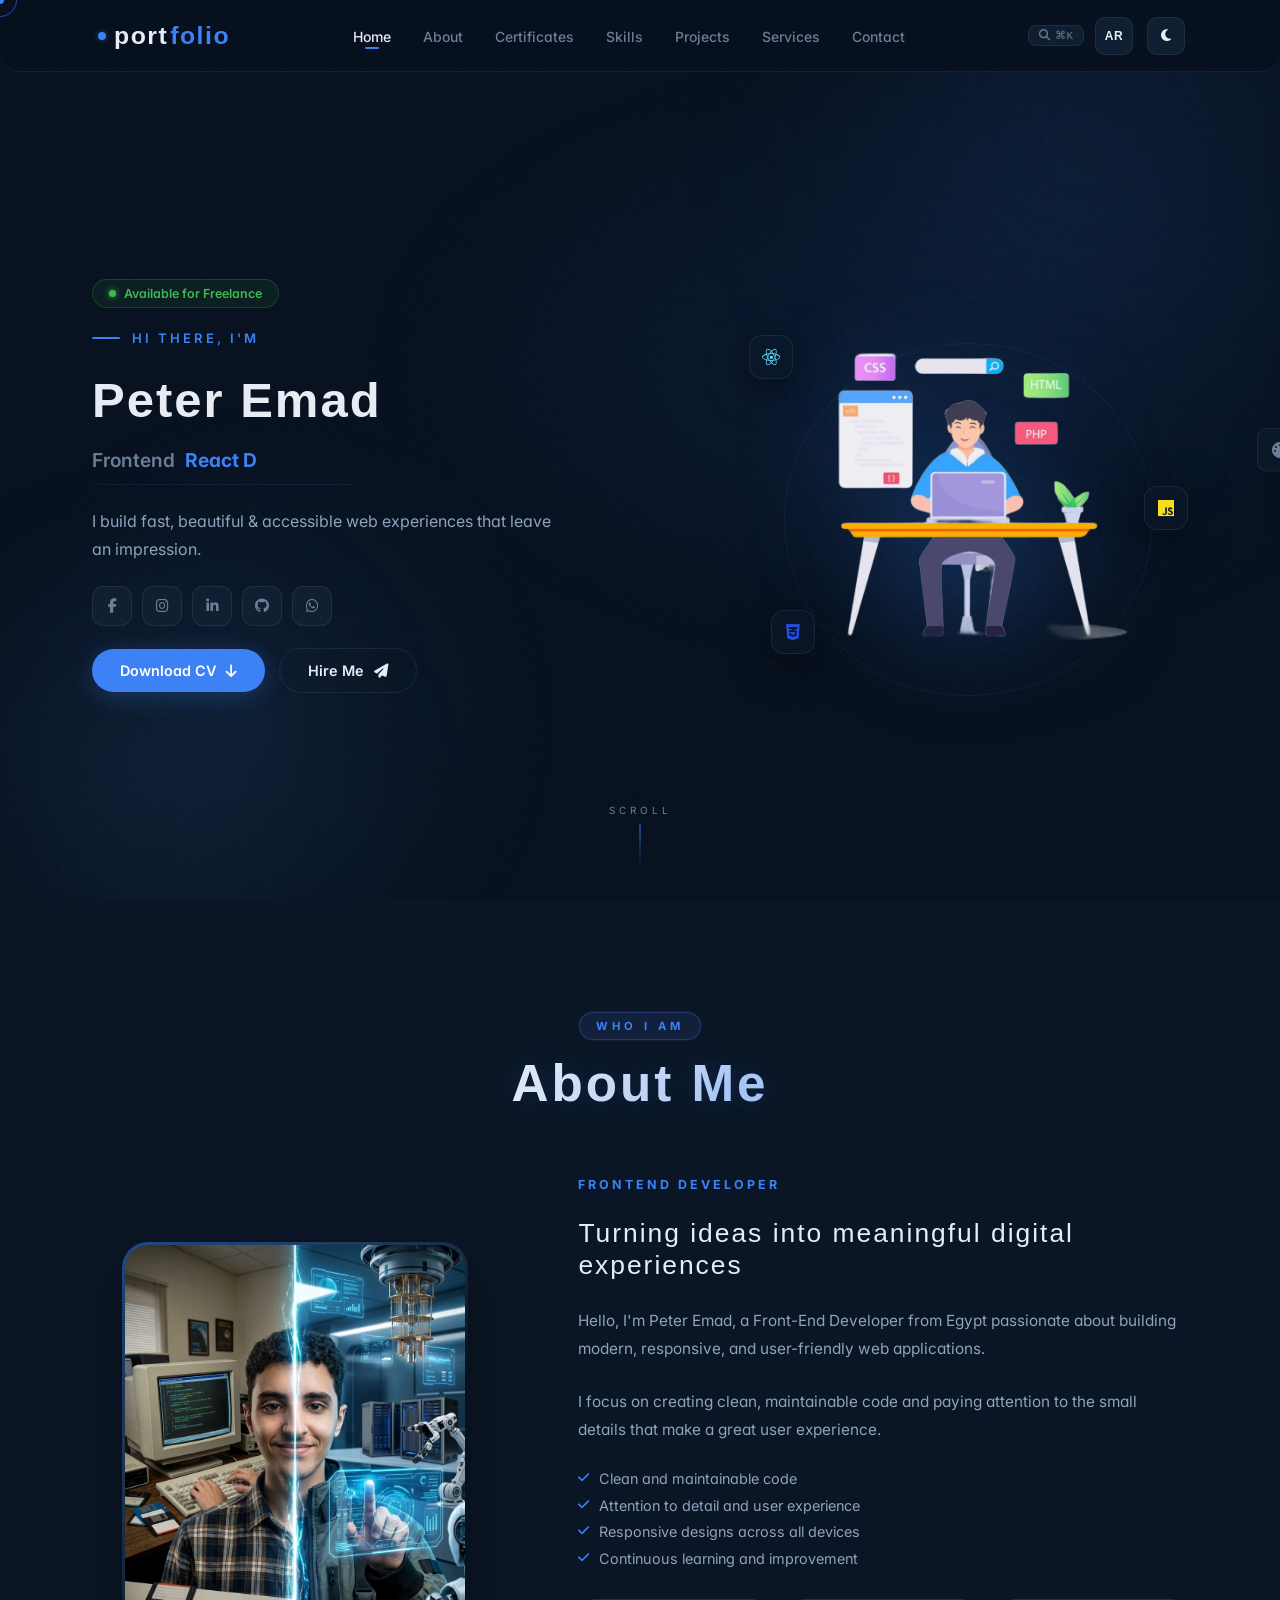
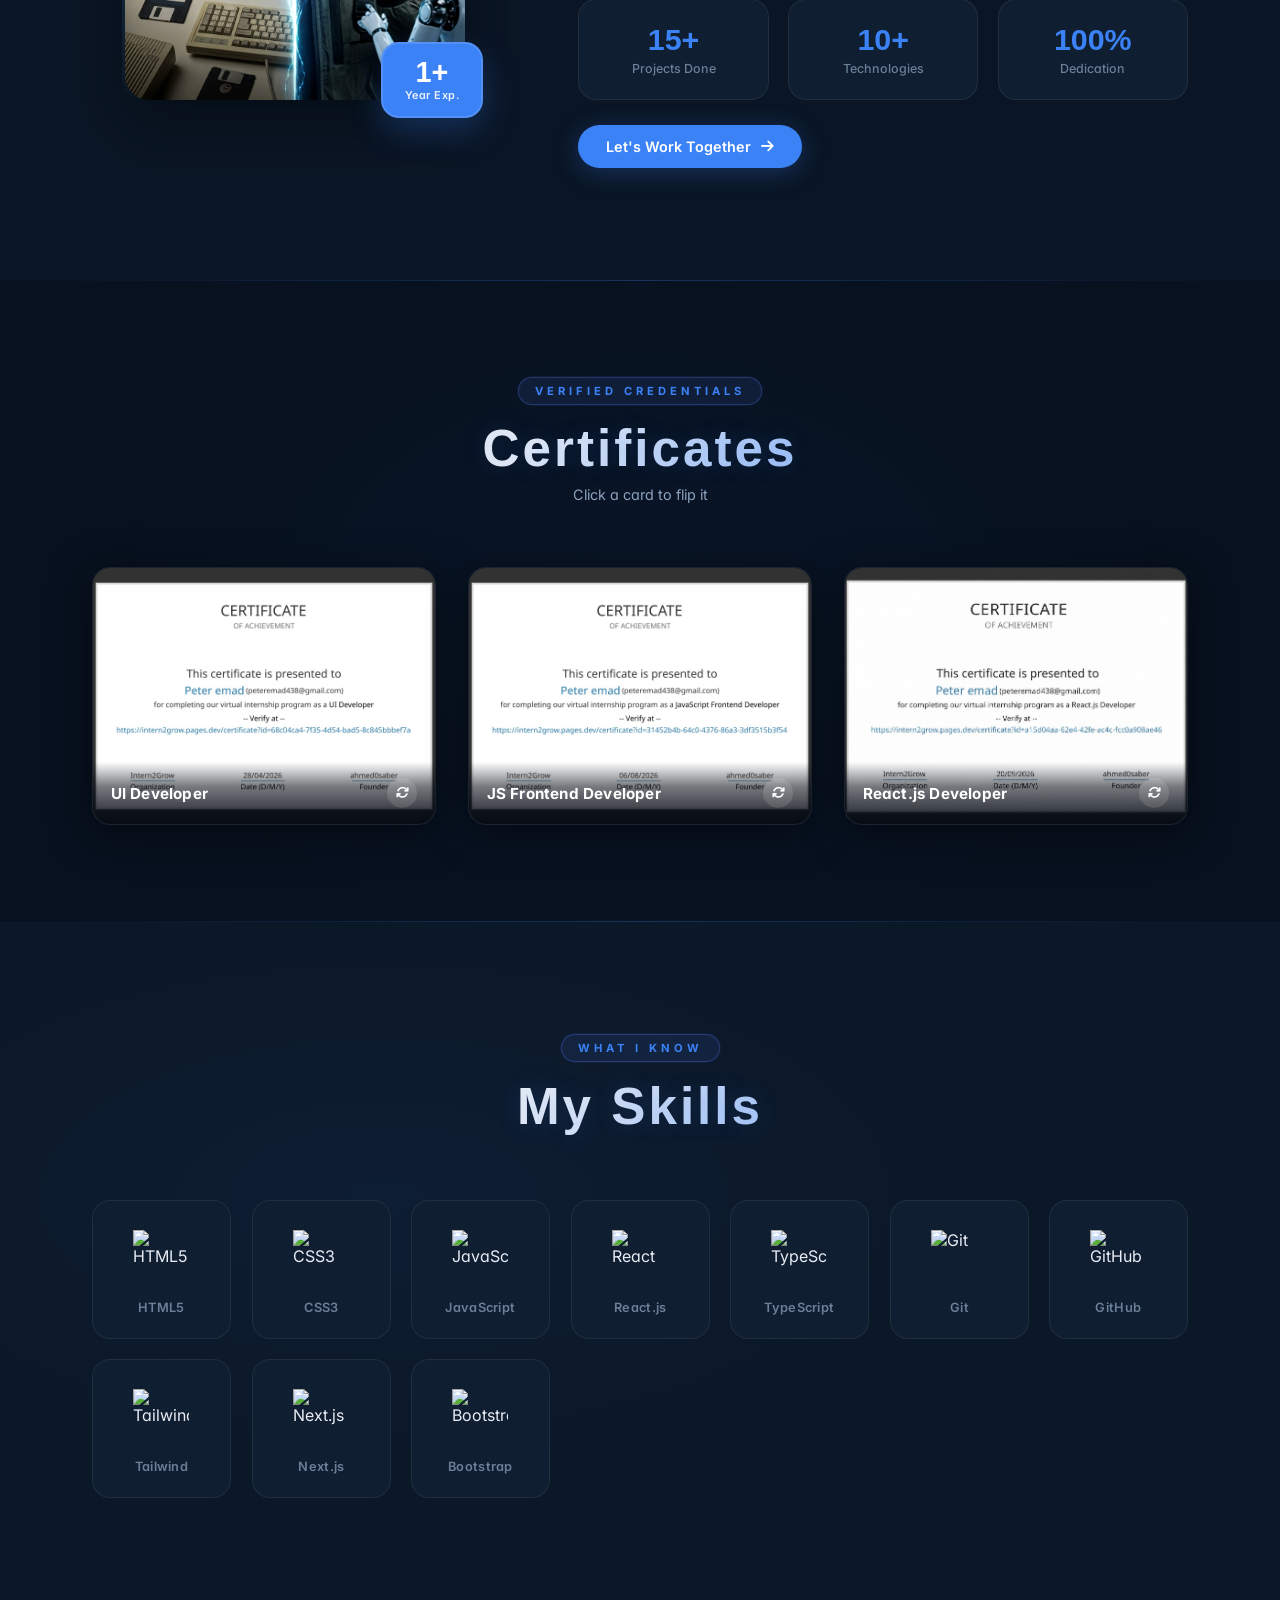
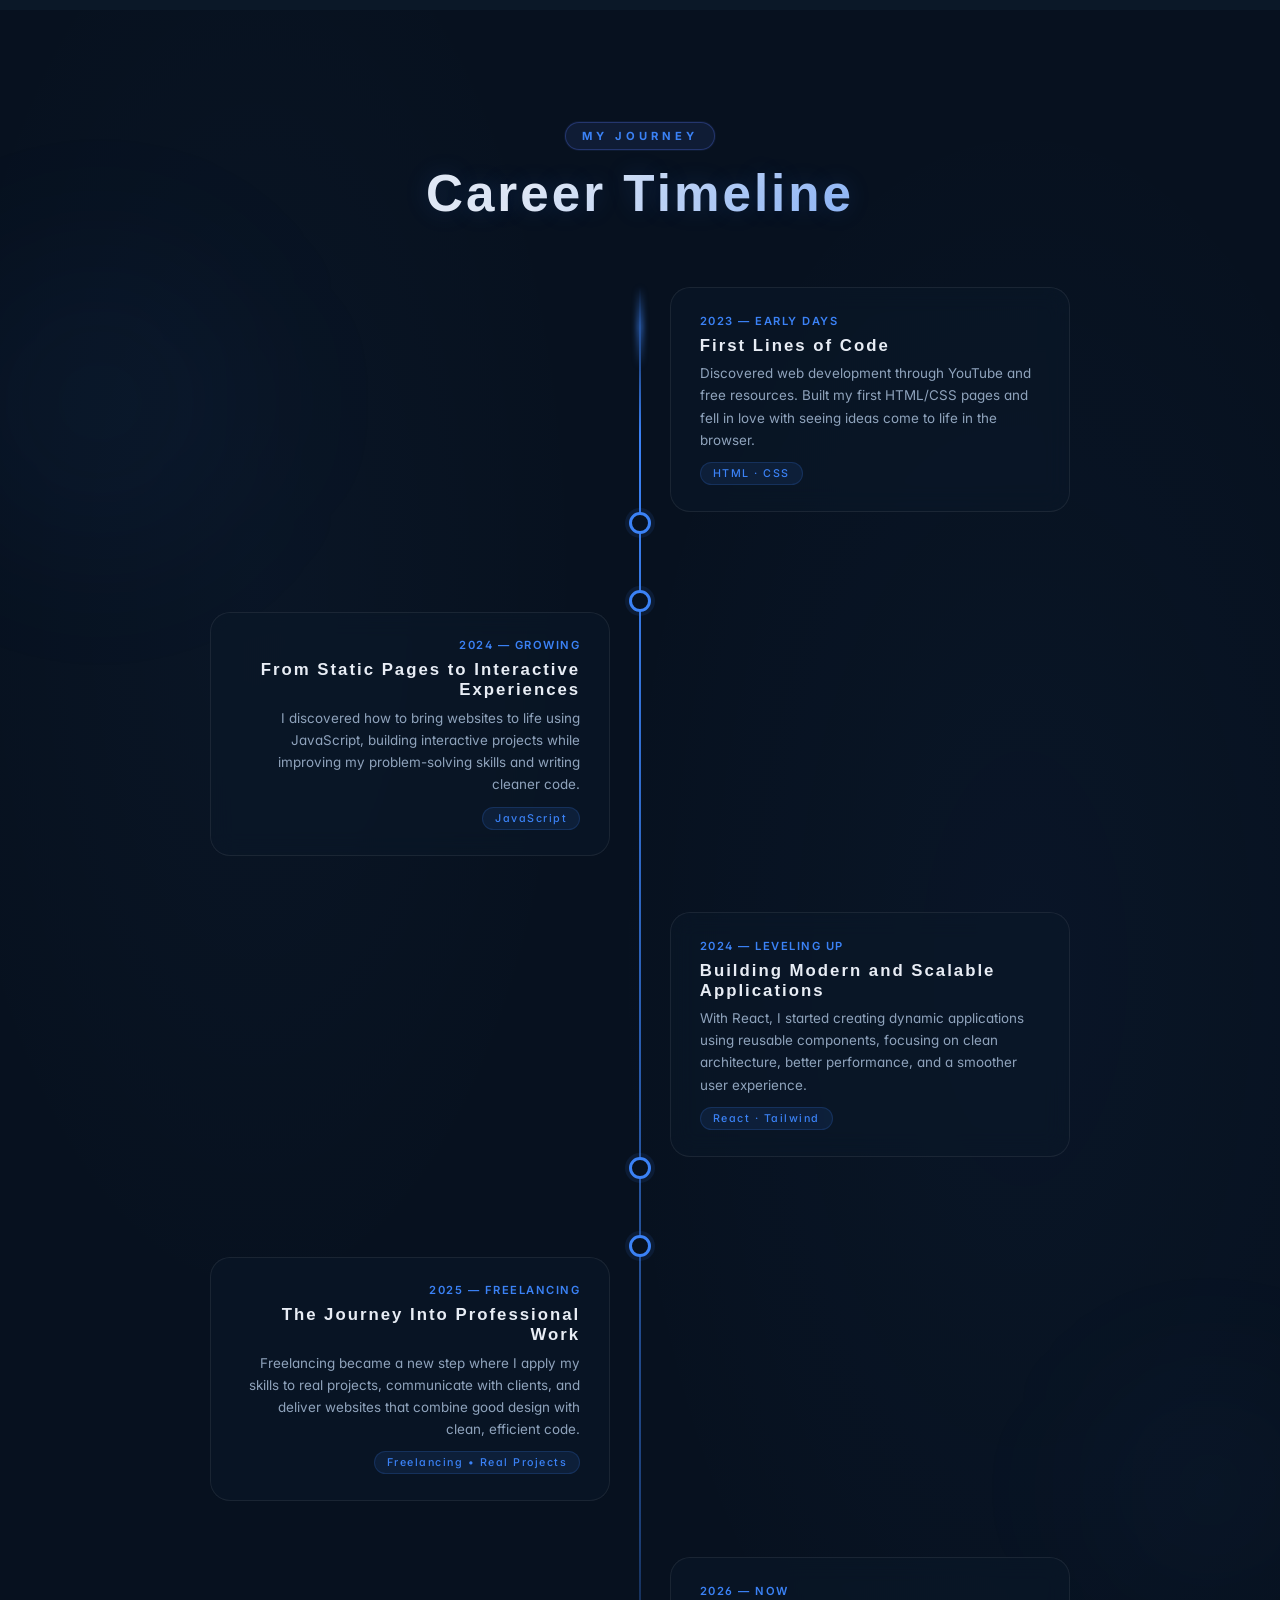
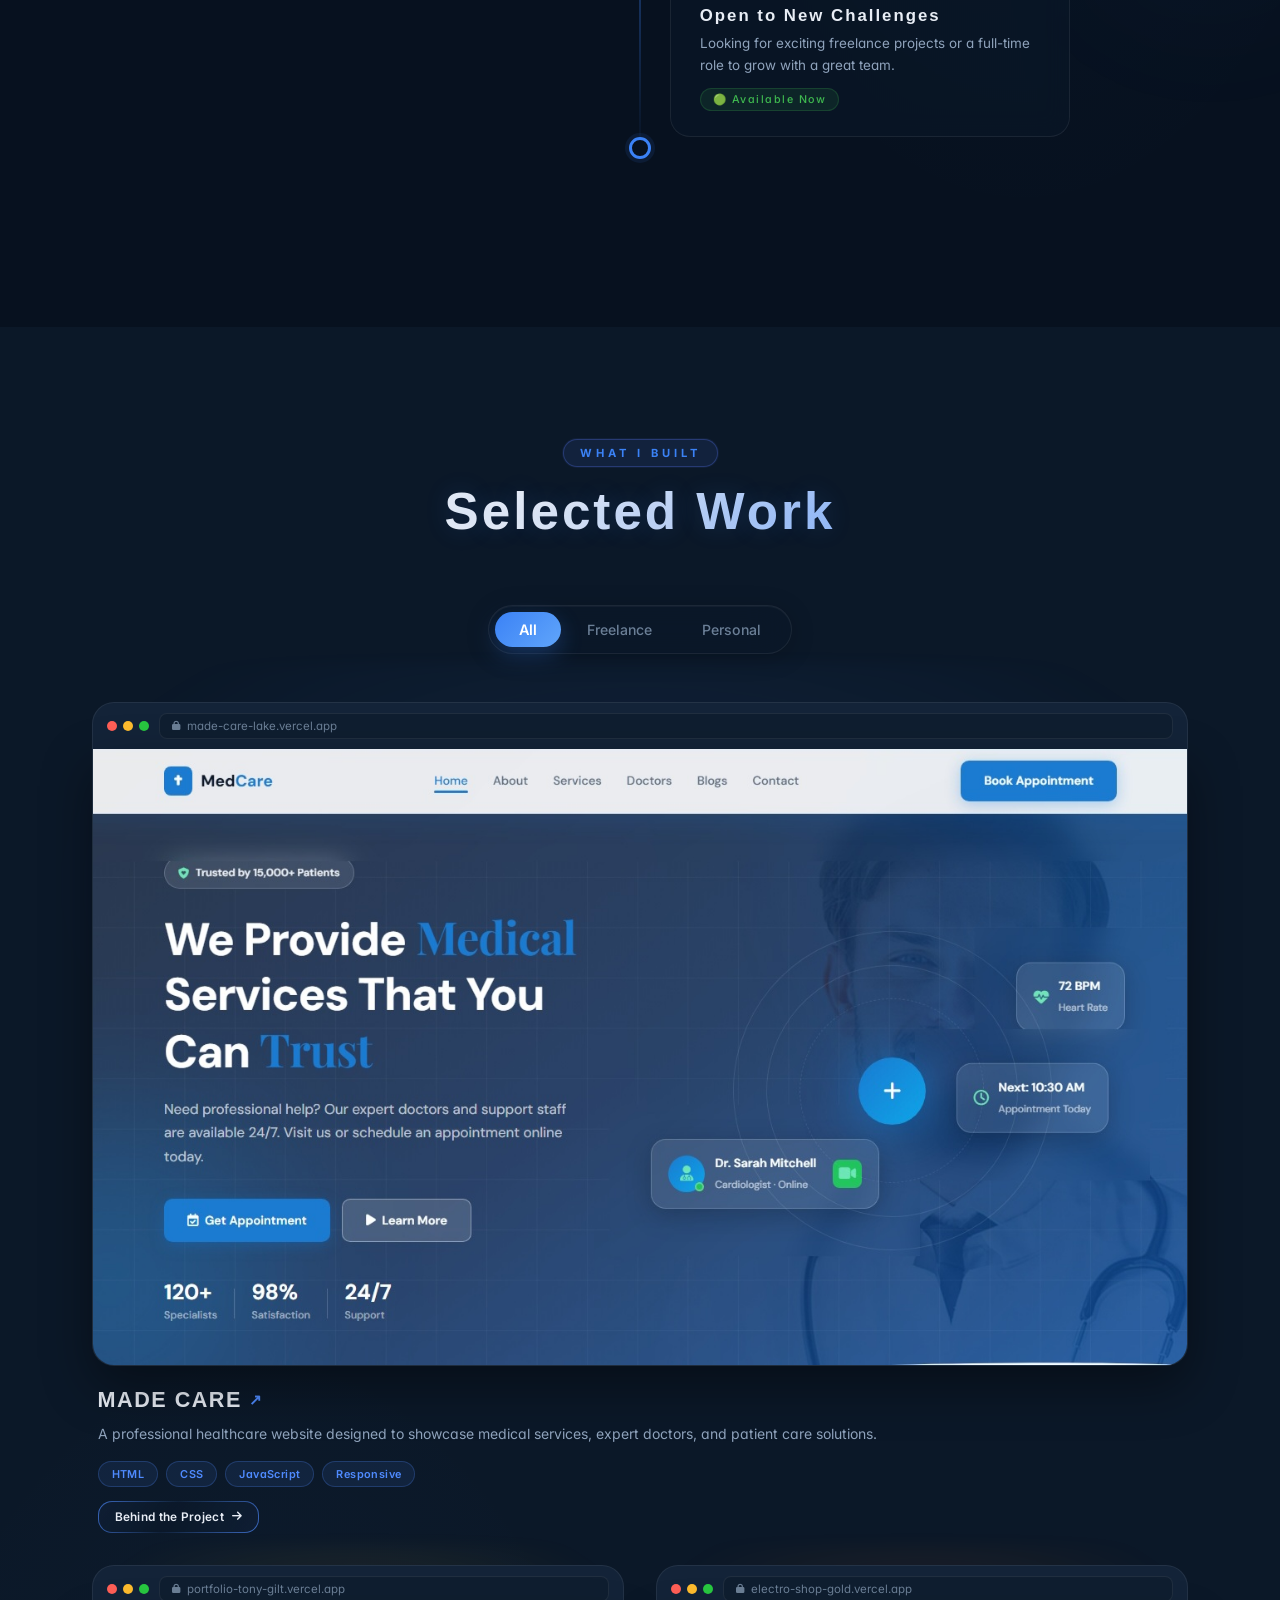
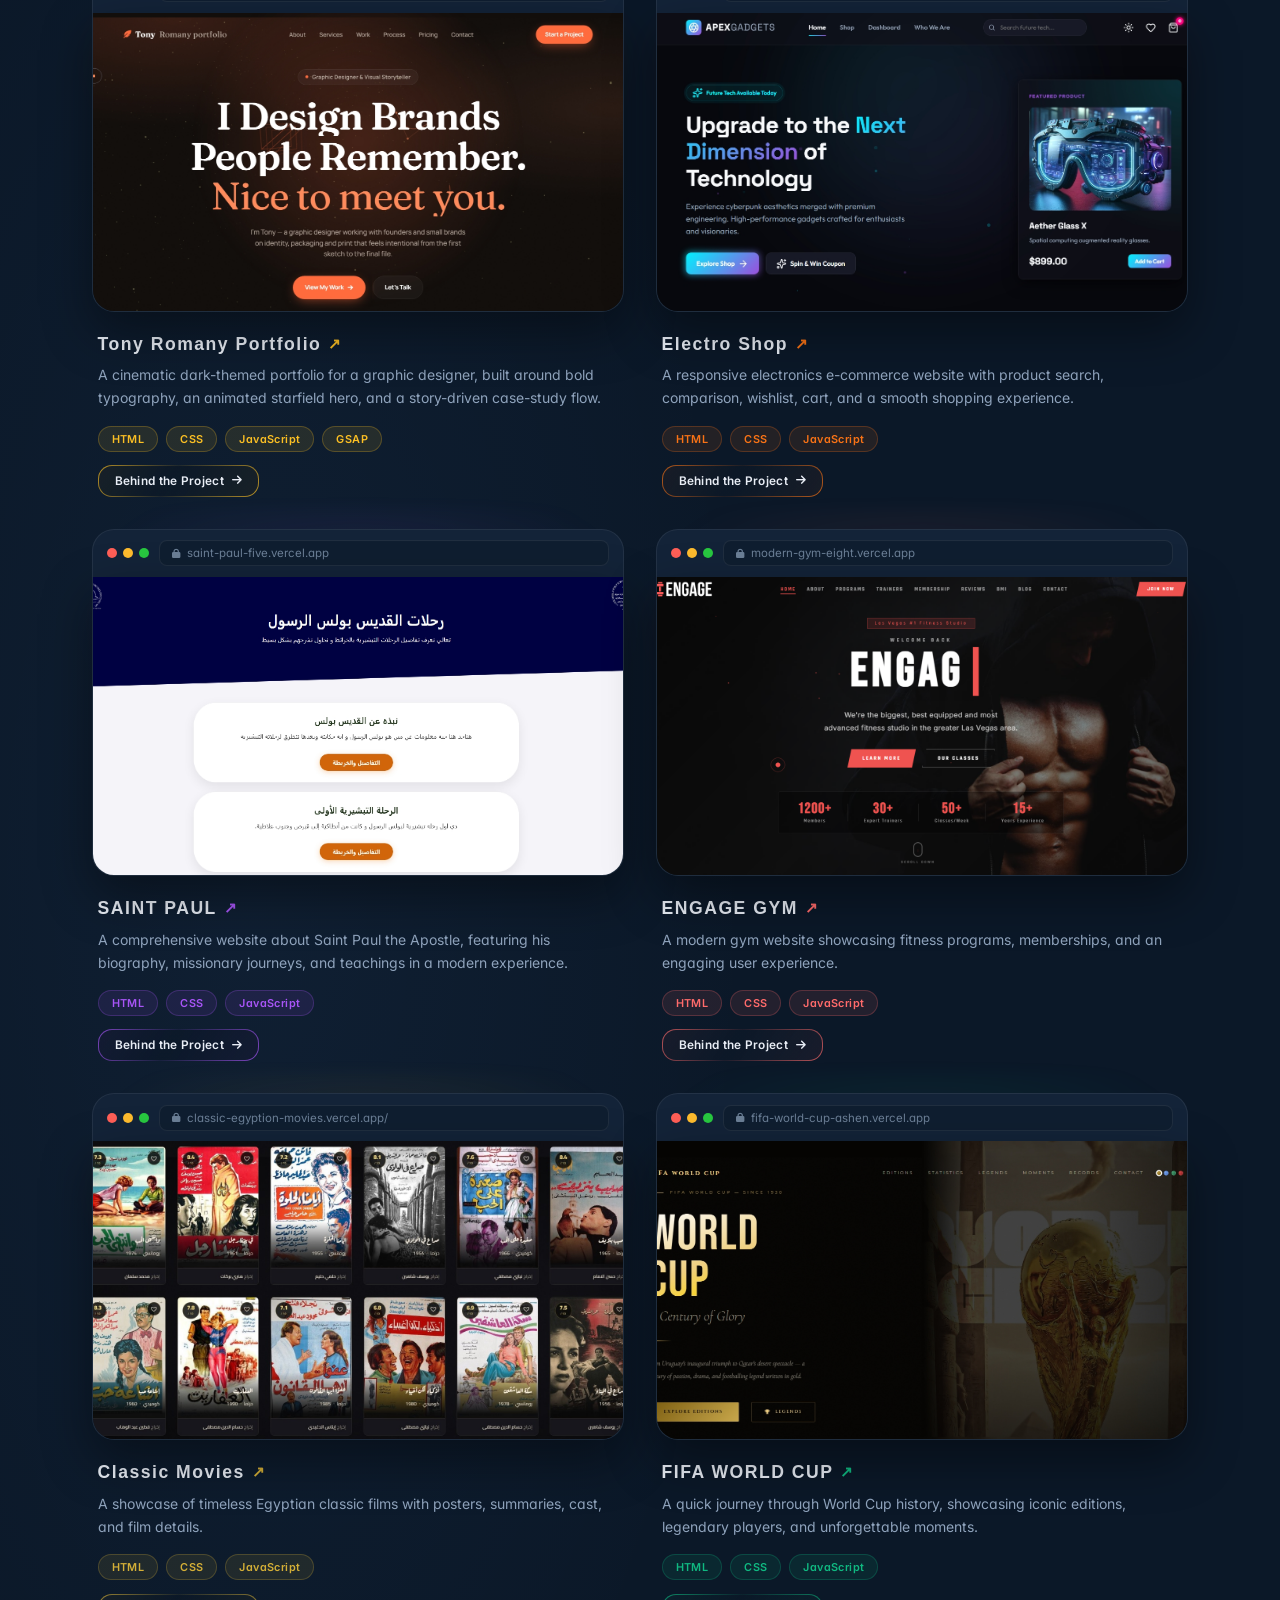
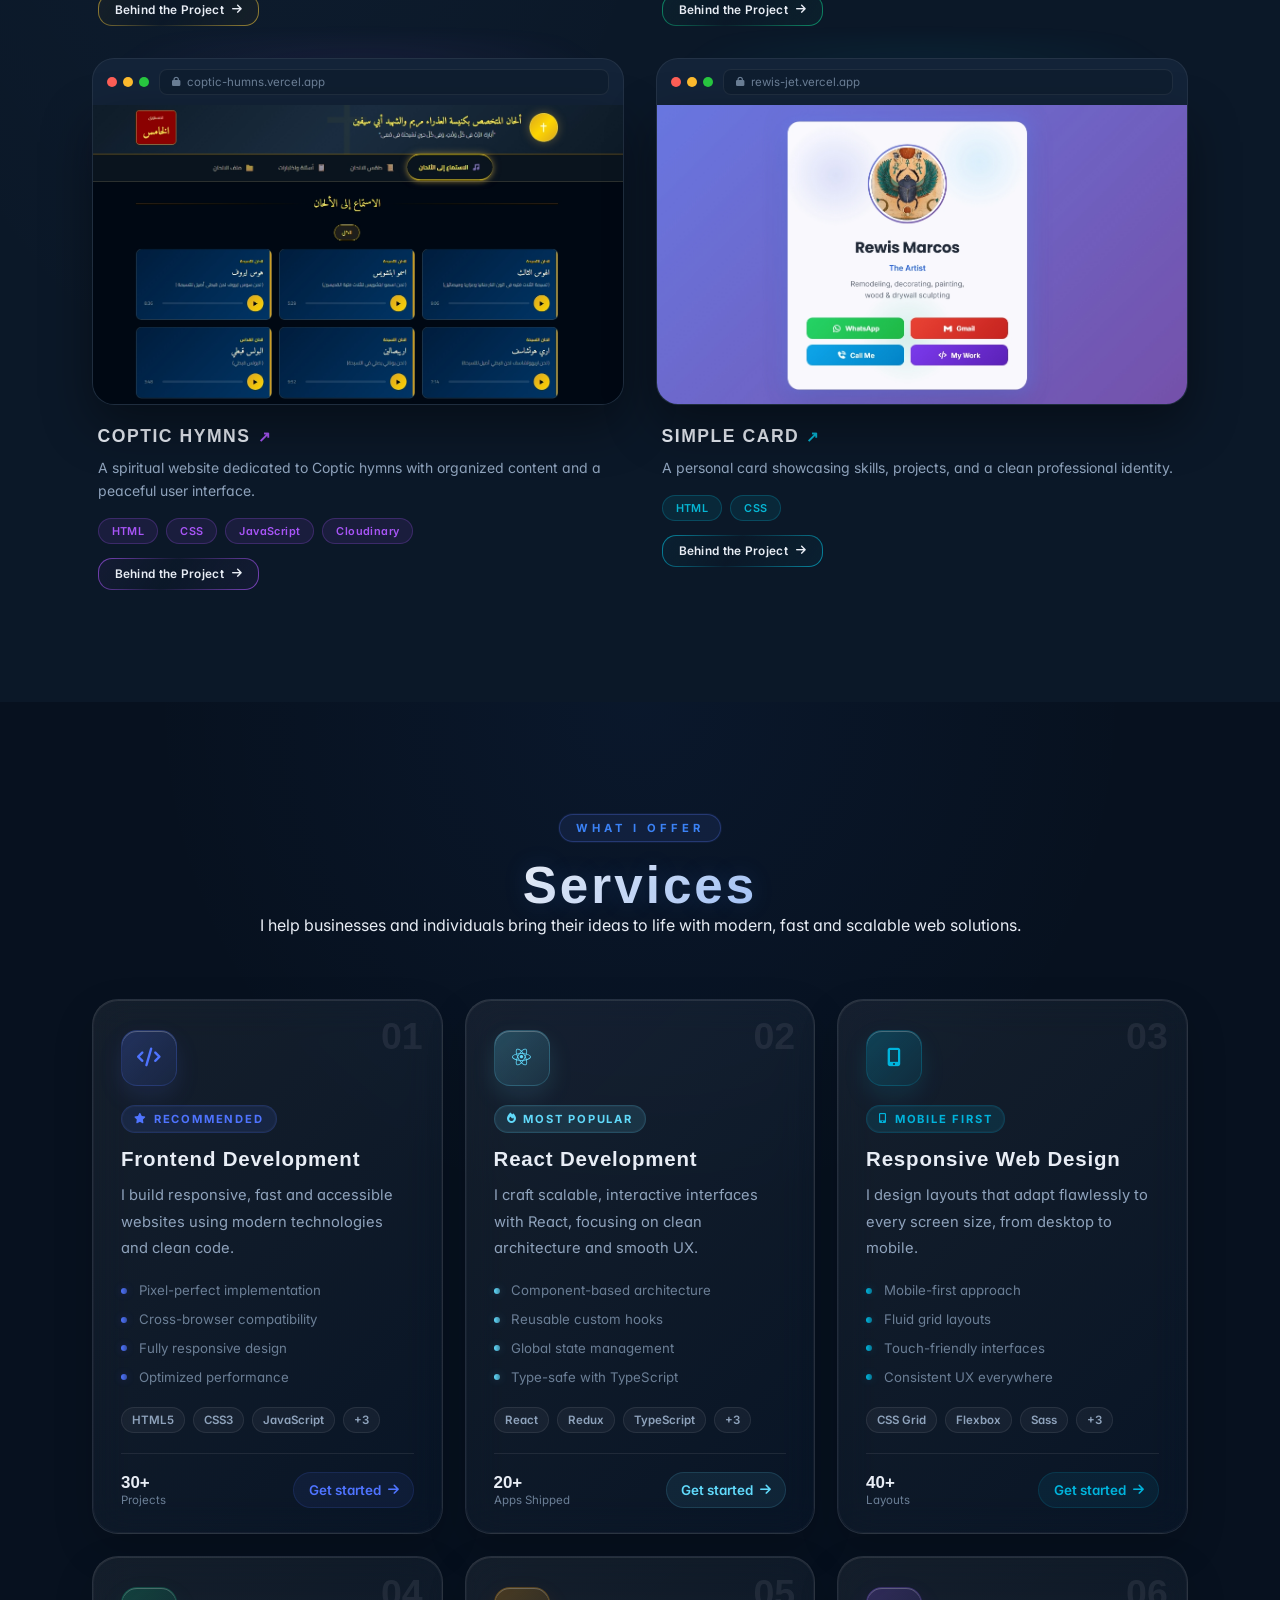
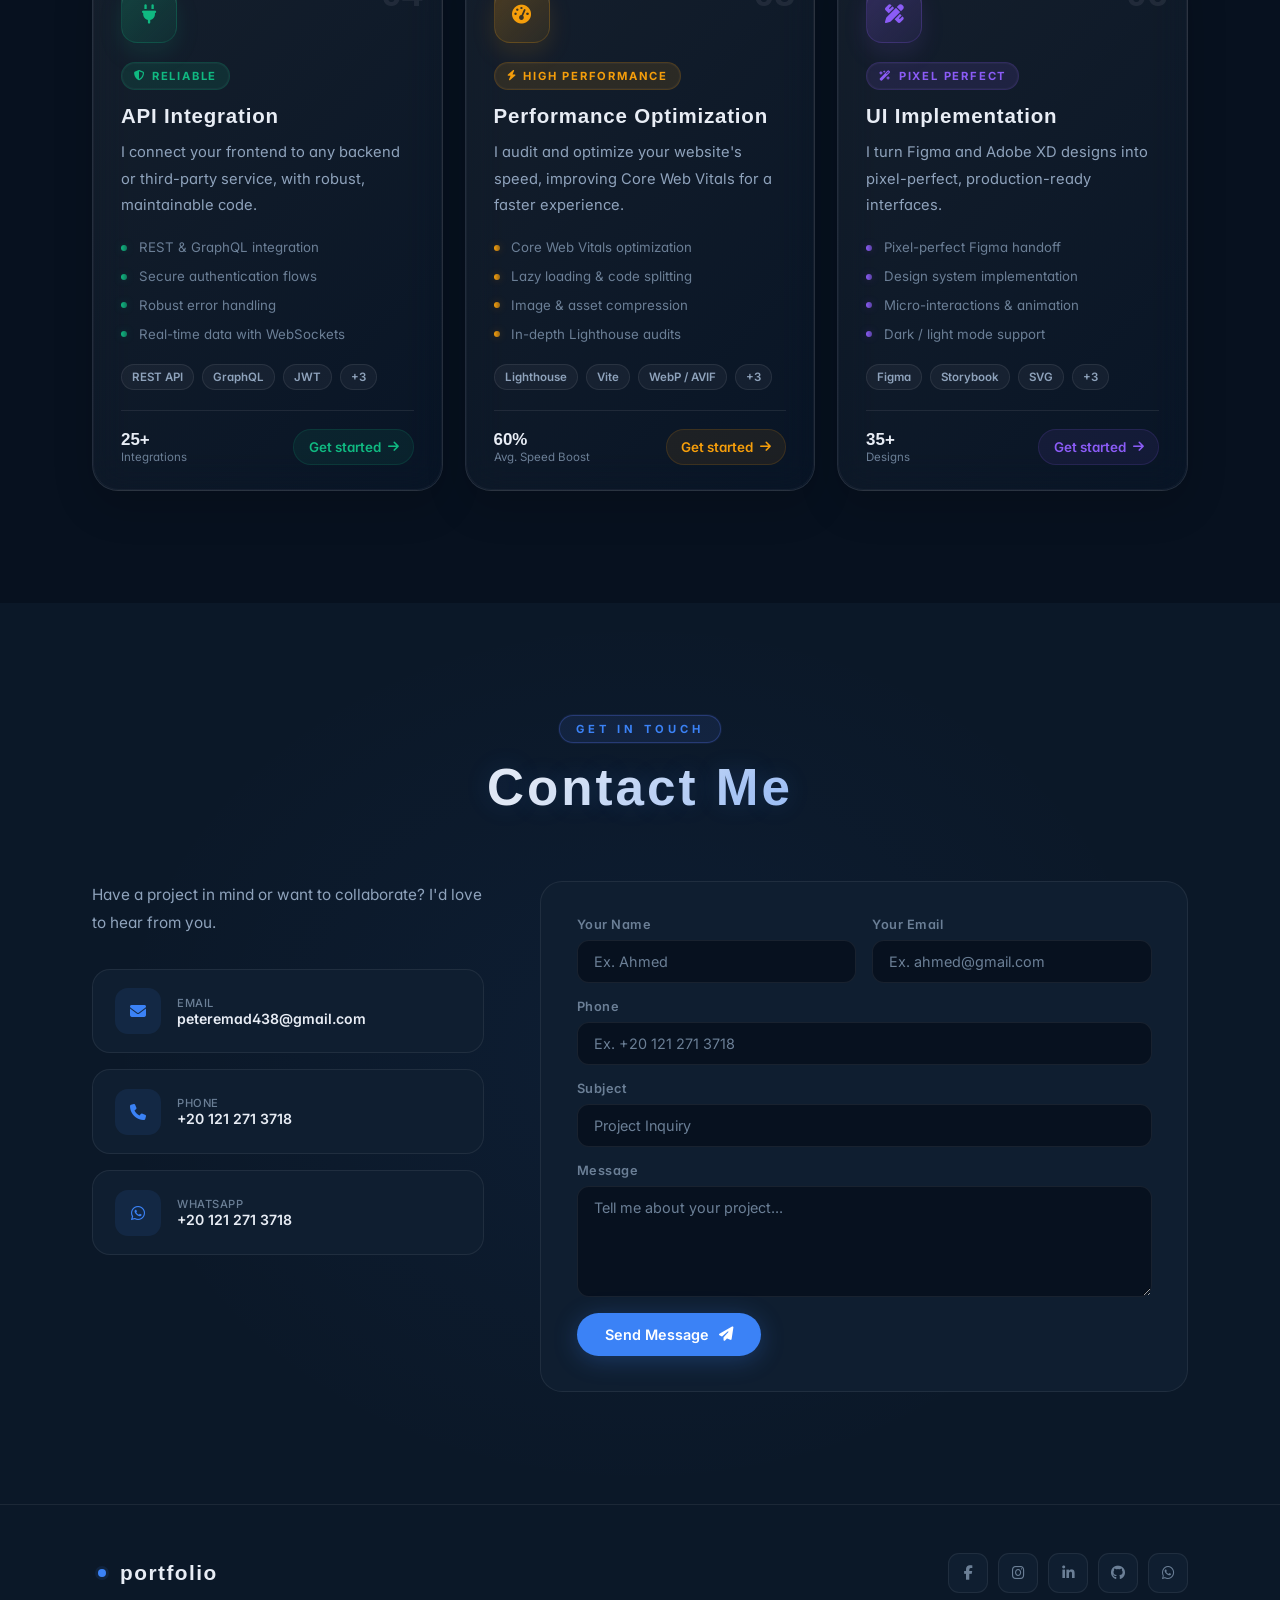
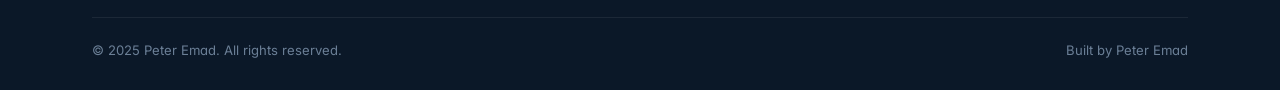
==== index.html @ 7a2c8631 "land" ====
<!doctype html>
<html lang="en" data-theme="dark" dir="ltr">
  <head>
    <meta charset="UTF-8" />
    <meta name="viewport" content="width=device-width, initial-scale=1.0" />
    <title>Peter Emad — Developer</title>
    <meta
      name="description"
      content="Peter Emad — Frontend Web Developer. Crafting beautiful, fast, and accessible web experiences."
    />

    <!-- Fonts -->
    <link rel="preconnect" href="https://fonts.googleapis.com" />
    <link rel="preconnect" href="https://fonts.gstatic.com" crossorigin />
    <link
      href="https://fonts.googleapis.com/css2?family=Inter:wght@300;400;500;600;700;800;900&family=Cairo:wght@300;400;500;600;700;800;900&display=swap"
      rel="stylesheet"
    />
    <link
      href="https://api.fontshare.com/v2/css?f[]=clash-display@300,400,500,600,700&display=swap"
      rel="stylesheet"
    />
    <link
      rel="stylesheet"
      href="https://cdnjs.cloudflare.com/ajax/libs/font-awesome/6.5.0/css/all.min.css"
    />

    <!-- Stylesheet -->
    <link rel="stylesheet" href="style.css" />
    <link rel="shortcut icon" href="about me2.png" type="image/x-icon" />
  </head>
  <body>
    <!-- ════════════════════════════════════
         LOADING SCREEN
    ════════════════════════════════════ -->
    <div class="loading-screen" id="loadingScreen">
      <div class="loading-name" id="loadingName" aria-hidden="true">
        <span class="ln-letter">P</span>
        <span class="ln-letter">o</span>
        <span class="ln-letter">r</span>
        <span class="ln-letter">t</span>
        <span class="ln-letter">f</span>
        <span class="ln-letter">o</span>
        <span class="ln-letter">l</span>
        <span class="ln-letter">i</span>
        <span class="ln-letter">o</span>
        <span class="ln-letter ln-dot"
          ><i class="fa-solid fa-briefcase"></i
        ></span>
      </div>
    </div>

    <!-- Cursor -->
    <div class="cursor-dot" id="cursorDot"></div>
    <div class="cursor-ring" id="cursorRing"></div>

    <!-- Scroll Progress Bar -->
    <div class="scroll-progress" id="scrollProgress"></div>

    <!-- Animated Background Canvas (full site) -->
    <canvas id="bgCanvas"></canvas>

    <!-- ════════════════════════════════════
         NAVBAR
    ════════════════════════════════════ -->
    <nav class="navbar" id="navbar">
      <div class="nav-container">
        <a href="#home" class="nav-logo">
          <span class="logo-dot"></span>port<span class="logo-port">folio</span>
        </a>

        <ul class="nav-links" id="navLinks">
          <li>
            <a href="#home" class="nav-link" data-en="Home" data-ar="الرئيسية"
              >Home</a
            >
          </li>
          <li>
            <a href="#about" class="nav-link" data-en="About" data-ar="عني"
              >About</a
            >
          </li>
          <li>
            <a
              href="#certificates"
              class="nav-link"
              data-en="Certificates"
              data-ar="الشهادات"
              >Certificates</a
            >
          </li>
          <li>
            <a
              href="#skills"
              class="nav-link"
              data-en="Skills"
              data-ar="مهاراتي"
              >Skills</a
            >
          </li>
          <li>
            <a
              href="#projects"
              class="nav-link"
              data-en="Projects"
              data-ar="مشاريعي"
              >Projects</a
            >
          </li>
          <li>
            <a
              href="#srvices"
              class="nav-link"
              data-en="Services"
              data-ar="خدماتي"
              >Services</a
            >
          </li>
          <li>
            <a
              href="#contact"
              class="nav-link"
              data-en="Contact"
              data-ar="تواصل"
              >Contact</a
            >
          </li>
        </ul>

        <div class="nav-actions">
          <!-- Search / CMD trigger (desktop) -->
          <button
            type="button"
            class="cmd-trigger-badge desktop-only"
            id="cmdTrigger"
            aria-label="Search"
          >
            <i
              class="fa-solid fa-magnifying-glass"
              style="font-size: 0.7rem"
            ></i>
            ⌘K
          </button>

          <!-- Search / CMD trigger (mobile) -->
          <button
            type="button"
            class="toggle-btn mobile-only"
            id="cmdTriggerMobile"
            aria-label="Search"
          >
            ⌘
          </button>

          <!-- Language toggle -->
          <button
            class="toggle-btn lang-toggle"
            id="langToggle"
            title="Toggle Language"
          >
            <span class="toggle-label">AR </span>
          </button>

          <!-- Theme toggle -->
          <button
            class="toggle-btn theme-toggle"
            id="themeToggle"
            title="Toggle Theme"
          >
            <i class="fa-solid fa-moon" id="themeIcon"></i>
          </button>
        </div>
      </div>
    </nav>

    <!-- ════════════════════════════════════
         HERO
    ════════════════════════════════════ -->
    <header id="home" class="hero">
      <div class="hero-bg">
        <div class="hero-orb orb-1"></div>
        <div class="hero-orb orb-2"></div>
      </div>

      <div class="hero-container">
        <!-- Text Content -->
        <div class="content-text" data-reveal="up">
          <div class="availability-badge" id="availBadge">
            <span class="availability-dot"></span>
            <span data-en="Available for Freelance" data-ar="متاح للعمل الحر"
              >Available for Freelance</span
            >
          </div>

          <p class="greeting">
            <span class="greeting-line"></span>
            <span
              class="text-primary"
              data-en="HI THERE, I'M"
              data-ar="مرحباً، أنا"
              >HI THERE, I'M</span
            >
          </p>

          <h1 class="hero-name">
            <span class="name-top"></span>
            <span class="accent-name" data-en="Peter Emad" data-ar="بيتر عماد"
              >Peter Emad</span
            >
          </h1>

          <div class="title-wrapper">
            <span class="title-static" data-en="Frontend" data-ar="مطور"
              >Frontend</span
            >
            <div class="typewriter-block">
              <span id="typewriter" class="typewriter-text"></span>
              <span class="cursor-blink" id="twCursor">|</span>
            </div>
          </div>

          <p
            class="hero-bio"
            data-en="I build fast, beautiful &amp; accessible web experiences that leave an impression."
            data-ar="أبني تجارب ويب سريعة وجميلة وسهلة الوصول تترك أثراً دائماً."
          >
            I build fast, beautiful &amp; accessible web experiences that leave
            an impression.
          </p>

          <!-- Social Links -->
          <div class="social">
            <a
              href="https://www.facebook.com/share/1ChHSu1Bxj/"
              target="_blank"
              class="social-icon"
              aria-label="Facebook"
            >
              <i class="fa-brands fa-facebook-f"></i>
            </a>
            <a
              href="https://www.instagram.com/pepoo__emad?igsh=dmdpbHBrMDB5YzNj"
              target="_blank"
              class="social-icon"
              aria-label="Instagram"
            >
              <i class="fa-brands fa-instagram"></i>
            </a>
            <a
              href="https://www.linkedin.com/in/peter-emad-057505361"
              target="_blank"
              class="social-icon"
              aria-label="LinkedIn"
            >
              <i class="fa-brands fa-linkedin-in"></i>
            </a>
            <a
              href="https://github.com/peteremad438-ux"
              target="_blank"
              class="social-icon"
              aria-label="GitHub"
            >
              <i class="fa-brands fa-github"></i>
            </a>
            <a
              href="https://wa.me/201212713718"
              target="_blank"
              class="social-icon"
              aria-label="WhatsApp"
            >
              <i class="fa-brands fa-whatsapp"></i>
            </a>
          </div>
          <!-- CTA Buttons -->
          <div class="hero-cta">
            <a
              target="_blank"
              class="btn btn-primary btn-ripple"
              href="https://drive.google.com/file/d/1afea4g9t2Z4p52akaA9AXUmRtQTATcaQ/view?usp=drivesdk"
            >
              <span data-en="Download CV" data-ar="تحميل السيرة الذاتية"
                >Download CV</span
              >
              <i class="fa-solid fa-arrow-down"></i>
            </a>
            <a
              class="btn btn-outline btn-ripple"
              href="https://wa.me/201212713718"
            >
              <span data-en="Hire Me" data-ar="وظفني">Hire Me</span>
              <i class="fa-solid fa-paper-plane"></i>
            </a>
          </div>
        </div>

        <!-- Hero Image -->
        <div class="hero-img-wrapper" data-reveal="left">
          <div class="img-ring ring-1"></div>
          <div class="img-ring ring-2"></div>
          <div class="img-glow"></div>
          <img
            src="the-concept-of-programmer-coding-vector.png"
            alt="Peter Emad"
            class="hero-img"
          />
          <div class="img-badge badge-1">
            <i class="fa-brands fa-react"></i>
          </div>
          <div class="img-badge badge-2"><i class="fa-brands fa-js"></i></div>
          <div class="img-badge badge-3">
            <i class="fa-brands fa-css3-alt"></i>
          </div>
        </div>
      </div>

      <div class="scroll-hint">
        <span data-en="scroll" data-ar="تمرير">scroll</span>
        <div class="scroll-line"></div>
      </div>
    </header>

    <!-- ════════════════════════════════════
         ABOUT
    ════════════════════════════════════ -->
    <section id="about" class="section about-section">
      <div class="container">
        <div class="section-header" data-reveal="up">
          <span class="section-tag" data-en="WHO I AM" data-ar="من أنا"
            >WHO I AM</span
          >
          <h2 class="section-title" data-en="About Me" data-ar="عني">
            About Me
          </h2>
        </div>

        <div class="about-grid">
          <!-- Image Column -->
          <div class="about-image-col" data-reveal="right">
            <div class="about-img-container">
              <div class="about-img-border"></div>
              <img
                src="IMG-20260713-WA0172.jpg"
                alt="Peter Emad"
                class="about-img"
              />
              <div class="about-img-badge">
                <span class="exp-num">1+</span>
                <span class="exp-text" data-en="Year Exp." data-ar="سنة خبرة"
                  >Year Exp.</span
                >
              </div>
            </div>
          </div>

          <!-- Text Column -->
          <div class="about-text-col" data-reveal="left">
            <p
              class="about-eyebrow"
              data-en="FRONTEND DEVELOPER"
              data-ar="مطور واجهات أمامية"
            >
              FRONTEND DEVELOPER
            </p>

            <h3
              class="about-subtitle"
              data-en="Turning ideas into meaningful digital experiences"
              data-ar="أحوّل الأفكار إلى تجارب رقمية مميزة"
            >
              Turning ideas into meaningful digital experiences
            </h3>

            <p
              class="about-desc"
              data-en="Hello, I'm Peter Emad, a Front-End Developer from Egypt passionate about building modern, responsive, and user-friendly web applications."
              data-ar="مرحبًا، أنا بيتر عماد، مطور واجهات أمامية من مصر، أهتم ببناء مواقع ويب سريعة، متجاوبة، وسهلة الاستخدام."
            >
              Hello, I'm Peter Emad, a Front-End Developer from Egypt passionate
              about building modern, responsive, and user-friendly web
              applications.
            </p>

            <p
              class="about-desc"
              data-en="I focus on creating clean, maintainable code and paying attention to the small details that make a great user experience. I am always eager to learn new technologies, improve my skills, and bring value to every project I work on."
              data-ar="أحب الاهتمام بالتفاصيل الصغيرة في التصميم وكتابة كود نظيف وقابل للتطوير. أستمتع دائمًا بتعلّم تقنيات جديدة وتحسين مهاراتي لتقديم تجربة أفضل في كل مشروع أعمل عليه."
            >
              I focus on creating clean, maintainable code and paying attention
              to the small details that make a great user experience.
            </p>

            <div class="about-traits">
              <div class="trait-item">
                <i class="fa-solid fa-check trait-icon"></i
                ><span
                  data-en="Clean and maintainable code"
                  data-ar="كود منظم وسهل الصيانة"
                  >Clean and maintainable code</span
                >
              </div>
              <div class="trait-item">
                <i class="fa-solid fa-check trait-icon"></i
                ><span
                  data-en="Attention to detail and user experience"
                  data-ar="اهتمام بالتفاصيل وتجربة المستخدم"
                  >Attention to detail and user experience</span
                >
              </div>
              <div class="trait-item">
                <i class="fa-solid fa-check trait-icon"></i
                ><span
                  data-en="Responsive designs across all devices"
                  data-ar="تصميم متجاوب مع جميع الأجهزة"
                  >Responsive designs across all devices</span
                >
              </div>
              <div class="trait-item">
                <i class="fa-solid fa-check trait-icon"></i
                ><span
                  data-en="Continuous learning and improvement"
                  data-ar="تطوير مستمر وتعلم دائم"
                  >Continuous learning and improvement</span
                >
              </div>
            </div>

            <div class="about-stats">
              <div class="stat-card">
                <span class="stat-num">15+</span>
                <span
                  class="stat-label"
                  data-en="Projects Done"
                  data-ar="مشروع مُنجز"
                  >Projects Done</span
                >
              </div>
              <div class="stat-card">
                <span class="stat-num">10+</span>
                <span class="stat-label" data-en="Technologies" data-ar="تقنية"
                  >Technologies</span
                >
              </div>
              <div class="stat-card">
                <span class="stat-num">100%</span>
                <span class="stat-label" data-en="Dedication" data-ar="تفانٍ"
                  >Dedication</span
                >
              </div>
            </div>

            <a
              href="#contact"
              class="btn btn-primary btn-ripple"
              style="width: fit-content"
            >
              <span data-en="Let's Work Together" data-ar="لنعمل معاً"
                >Let's Work Together</span
              >
              <i class="fa-solid fa-arrow-right"></i>
            </a>
          </div>
        </div>
      </div>
    </section>

    <!-- ════════════════════════════════════
         CERTIFICATES
    ════════════════════════════════════ -->
    <div class="glow-divider"></div>
    <section id="certificates" class="section certificates-section">
      <div class="container">
        <div class="section-header" data-reveal="up">
          <span
            class="section-tag"
            data-en="VERIFIED CREDENTIALS"
            data-ar="شهادات موثقة"
            >VERIFIED CREDENTIALS</span
          >
          <h2 class="section-title" data-en="Certificates" data-ar="الشهادات">
            Certificates
          </h2>
          <p
            class="cert-hint"
            data-en="Click a card to flip it"
            data-ar="اضغط على الكارت لقلبه"
          >
            Click a card to flip it
          </p>
        </div>

        <div class="certificates-grid">
          <div
            class="cert-card"
            data-reveal="scale"
            style="--d: 0ms"
            tabindex="0"
            role="button"
            aria-pressed="false"
          >
            <div class="cert-card-inner">
              <div class="cert-face cert-front">
                <img
                  src="WhatsApp Image 2026-08-06 at 4.20.44 PM.jpeg"
                  alt="UI Developer Certificate"
                  loading="lazy"
                />
                <div class="cert-front-overlay">
                  <span
                    class="cert-role"
                    data-en="UI Developer"
                    data-ar="مطوّر واجهات"
                    >UI Developer</span
                  >
                  <span class="cert-flip-hint"
                    ><i class="fa-solid fa-arrows-rotate"></i
                  ></span>
                </div>
              </div>
              <div class="cert-face cert-back">
                <div class="cert-back-top">
                  <i class="fa-solid fa-certificate cert-back-icon"></i>
                  <span class="cert-org">Intern2Grow</span>
                </div>
                <h3
                  class="cert-back-title"
                  data-en="UI Developer"
                  data-ar="مطوّر واجهات"
                >
                  UI Developer
                </h3>
                <p
                  class="cert-back-desc"
                  data-en="Virtual internship program completion certificate"
                  data-ar="شهادة إتمام برنامج التدريب الافتراضي"
                >
                  Virtual internship program completion certificate
                </p>
                <div class="cert-back-meta">
                  <span><i class="fa-regular fa-calendar"></i> 28/04/2026</span>
                </div>
                <a
                  href="https://intern2grow.pages.dev/certificate?id=68c04ca4-7f35-4d54-bad5-8c845bbbef7a"
                  target="_blank"
                  rel="noopener"
                  class="cert-verify-btn"
                  onclick="event.stopPropagation()"
                >
                  <span data-en="Verify Certificate" data-ar="تحقق من الشهادة"
                    >Verify Certificate</span
                  >
                  <i class="fa-solid fa-arrow-up-right-from-square"></i>
                </a>
              </div>
            </div>
          </div>

          <div
            class="cert-card"
            data-reveal="scale"
            style="--d: 90ms"
            tabindex="0"
            role="button"
            aria-pressed="false"
          >
            <div class="cert-card-inner">
              <div class="cert-face cert-front">
                <img
                  src="WhatsApp Image 2026-08-06 at 4.20.43 PM.jpeg"
                  alt="JavaScript Frontend Developer Certificate"
                  loading="lazy"
                />
                <div class="cert-front-overlay">
                  <span
                    class="cert-role"
                    data-en="JS Frontend Developer"
                    data-ar="مطوّر جافاسكريبت"
                    >JS Frontend Developer</span
                  >
                  <span class="cert-flip-hint"
                    ><i class="fa-solid fa-arrows-rotate"></i
                  ></span>
                </div>
              </div>
              <div class="cert-face cert-back">
                <div class="cert-back-top">
                  <i class="fa-solid fa-certificate cert-back-icon"></i>
                  <span class="cert-org">Intern2Grow</span>
                </div>
                <h3
                  class="cert-back-title"
                  data-en="JavaScript Frontend Developer"
                  data-ar="مطوّر جافاسكريبت"
                >
                  JavaScript Frontend Developer
                </h3>
                <p
                  class="cert-back-desc"
                  data-en="Virtual internship program completion certificate"
                  data-ar="شهادة إتمام برنامج التدريب الافتراضي"
                >
                  Virtual internship program completion certificate
                </p>
                <div class="cert-back-meta">
                  <span><i class="fa-regular fa-calendar"></i> 06/08/2026</span>
                </div>
                <a
                  href="https://intern2grow.pages.dev/certificate?id=31452b4b-64c0-4376-86a3-3df3515b3f54"
                  target="_blank"
                  rel="noopener"
                  class="cert-verify-btn"
                  onclick="event.stopPropagation()"
                >
                  <span data-en="Verify Certificate" data-ar="تحقق من الشهادة"
                    >Verify Certificate</span
                  >
                  <i class="fa-solid fa-arrow-up-right-from-square"></i>
                </a>
              </div>
            </div>
          </div>

          <div
            class="cert-card"
            data-reveal="scale"
            style="--d: 180ms"
            tabindex="0"
            role="button"
            aria-pressed="false"
          >
            <div class="cert-card-inner">
              <div class="cert-face cert-front">
                <img
                  src="IMG-20260806-WA0012.jpg"
                  alt="React.js Developer Certificate"
                  loading="lazy"
                />
                <div class="cert-front-overlay">
                  <span
                    class="cert-role"
                    data-en="React.js Developer"
                    data-ar="مطوّر React.js"
                    >React.js Developer</span
                  >
                  <span class="cert-flip-hint"
                    ><i class="fa-solid fa-arrows-rotate"></i
                  ></span>
                </div>
              </div>
              <div class="cert-face cert-back">
                <div class="cert-back-top">
                  <i class="fa-solid fa-certificate cert-back-icon"></i>
                  <span class="cert-org">Intern2Grow</span>
                </div>
                <h3
                  class="cert-back-title"
                  data-en="React.js Developer"
                  data-ar="مطوّر React.js"
                >
                  React.js Developer
                </h3>
                <p
                  class="cert-back-desc"
                  data-en="Virtual internship program completion certificate"
                  data-ar="شهادة إتمام برنامج التدريب الافتراضي"
                >
                  Virtual internship program completion certificate
                </p>
                <div class="cert-back-meta">
                  <span><i class="fa-regular fa-calendar"></i> 20/09/2026</span>
                </div>
                <a
                  href="https://intern2grow.pages.dev/certificate?id=a15d04aa-62e4-42fe-ac4c-fcc0a908ae46"
                  target="_blank"
                  rel="noopener"
                  class="cert-verify-btn"
                  onclick="event.stopPropagation()"
                >
                  <span data-en="Verify Certificate" data-ar="تحقق من الشهادة"
                    >Verify Certificate</span
                  >
                  <i class="fa-solid fa-arrow-up-right-from-square"></i>
                </a>
              </div>
            </div>
          </div>
        </div>
      </div>
    </section>
    <div class="glow-divider"></div>

    <!-- ════════════════════════════════════
         SKILLS
    ════════════════════════════════════ -->
    <section id="skills" class="section skills-section">
      <div class="container">
        <div class="section-header" data-reveal="up">
          <span class="section-tag" data-en="WHAT I KNOW" data-ar="ما أعرفه"
            >WHAT I KNOW</span
          >
          <h2 class="section-title" data-en="My Skills" data-ar="مهاراتي">
            My Skills
          </h2>
        </div>

        <div class="skills-grid">
          <div
            class="skill-card"
            data-reveal="scale"
            style="--clr: #e34f26; --d: 0ms"
          >
            <div class="skill-glow"></div>
            <div class="skill-icon-wrap">
              <img
                src="https://cdn.jsdelivr.net/gh/devicons/devicon/icons/html5/html5-original.svg"
                alt="HTML5"
              />
            </div>
            <span class="skill-name">HTML5</span>
          </div>
          <div
            class="skill-card"
            data-reveal="scale"
            style="--clr: #264de4; --d: 60ms"
          >
            <div class="skill-glow"></div>
            <div class="skill-icon-wrap">
              <img
                src="https://cdn.jsdelivr.net/gh/devicons/devicon/icons/css3/css3-original.svg"
                alt="CSS3"
              />
            </div>
            <span class="skill-name">CSS3</span>
          </div>
          <div
            class="skill-card"
            data-reveal="scale"
            style="--clr: #f7df1e; --d: 120ms"
          >
            <div class="skill-glow"></div>
            <div class="skill-icon-wrap">
              <img
                src="https://cdn.jsdelivr.net/gh/devicons/devicon/icons/javascript/javascript-original.svg"
                alt="JavaScript"
              />
            </div>
            <span class="skill-name">JavaScript</span>
          </div>
          <div
            class="skill-card"
            data-reveal="scale"
            style="--clr: #61dafb; --d: 180ms"
          >
            <div class="skill-glow"></div>
            <div class="skill-icon-wrap">
              <img
                src="https://cdn.jsdelivr.net/gh/devicons/devicon/icons/react/react-original.svg"
                alt="React"
              />
            </div>
            <span class="skill-name">React.js</span>
          </div>
          <div
            class="skill-card"
            data-reveal="scale"
            style="--clr: #3178c6; --d: 300ms"
          >
            <div class="skill-glow"></div>
            <div class="skill-icon-wrap">
              <img
                src="https://cdn.jsdelivr.net/gh/devicons/devicon/icons/typescript/typescript-original.svg"
                alt="TypeScript"
              />
            </div>
            <span class="skill-name">TypeScript</span>
          </div>
          <div
            class="skill-card"
            data-reveal="scale"
            style="--clr: #f05032; --d: 360ms"
          >
            <div class="skill-glow"></div>
            <div class="skill-icon-wrap">
              <img
                src="https://cdn.jsdelivr.net/gh/devicons/devicon/icons/git/git-original.svg"
                alt="Git"
              />
            </div>
            <span class="skill-name">Git</span>
          </div>
          <div
            class="skill-card"
            data-reveal="scale"
            style="--clr: #aaa; --d: 420ms"
          >
            <div class="skill-glow"></div>
            <div class="skill-icon-wrap">
              <img
                src="https://cdn.jsdelivr.net/gh/devicons/devicon/icons/github/github-original.svg"
                alt="GitHub"
              />
            </div>
            <span class="skill-name">GitHub</span>
          </div>
          <div
            class="skill-card"
            data-reveal="scale"
            style="--clr: #38bdf8; --d: 540ms"
          >
            <div class="skill-glow"></div>
            <div class="skill-icon-wrap">
              <img
                src="https://cdn.jsdelivr.net/gh/devicons/devicon/icons/tailwindcss/tailwindcss-original.svg"
                alt="Tailwind"
              />
            </div>
            <span class="skill-name">Tailwind</span>
          </div>
          <div
            class="skill-card"
            data-reveal="scale"
            style="--clr: #eee; --d: 600ms"
          >
            <div class="skill-glow"></div>
            <div class="skill-icon-wrap">
              <img
                src="https://cdn.jsdelivr.net/gh/devicons/devicon/icons/nextjs/nextjs-original.svg"
                alt="Next.js"
              />
            </div>
            <span class="skill-name">Next.js</span>
          </div>
          <div
            class="skill-card"
            data-reveal="scale"
            style="--clr: #7952b3; --d: 660ms"
          >
            <div class="skill-glow"></div>
            <div class="skill-icon-wrap">
              <img
                src="https://cdn.jsdelivr.net/gh/devicons/devicon/icons/bootstrap/bootstrap-original.svg"
                alt="Bootstrap"
              />
            </div>
            <span class="skill-name">Bootstrap</span>
          </div>
        </div>
      </div>
    </section>

    <!-- ════════════════════════════════════
         CAREER TIMELINE
    ════════════════════════════════════ -->
    <section id="timeline" class="section timeline-section">
      <div class="container">
        <div class="section-header" data-reveal="up">
          <span class="section-tag" data-en="MY JOURNEY" data-ar="رحلتي"
            >MY JOURNEY</span
          >
          <h2
            class="section-title"
            data-en="Career Timeline"
            data-ar="المسيرة المهنية"
          >
            Career Timeline
          </h2>
        </div>

        <!-- Animated background orbs -->
        <div class="tl-orb tl-orb-1"></div>
        <div class="tl-orb tl-orb-2"></div>

        <div class="timeline-wrap">
          <div class="timeline-line"></div>

          <!-- Item 1 (odd → card LEFT) -->
          <div class="timeline-item">
            <div class="tl-content" data-reveal="right">
              <div
                class="tl-date"
                data-en="2023 — Early Days"
                data-ar="٢٠٢٣ — البدايات"
              >
                2023 — Early Days
              </div>
              <div
                class="tl-title"
                data-en="First  Lines  of  Code"
                data-ar="أولى أسطر الكود"
              >
                First Lines of Code
              </div>
              <div
                class="tl-desc"
                data-en="Discovered web development through YouTube and free resources. Built my first HTML/CSS pages and fell in love with seeing ideas come to life in the browser."
                data-ar="اكتشفت تطوير الويب عبر يوتيوب والموارد المجانية. بنيت أولى صفحاتي بـ HTML/CSS وأحببت رؤية الأفكار تتحول إلى حياة في المتصفح."
              >
                Discovered web development through YouTube and free resources.
                Built my first HTML/CSS pages and fell in love with seeing ideas
                come to life in the browser.
              </div>
              <span class="tl-badge">HTML · CSS</span>
            </div>
            <div class="tl-center"><div class="tl-dot"></div></div>
            <div class="tl-empty"></div>
          </div>

          <!-- Item 2 (even → card RIGHT) -->
          <div class="timeline-item">
            <div class="tl-empty"></div>
            <div class="tl-center"><div class="tl-dot"></div></div>
            <div class="tl-content" data-reveal="left">
              <div
                class="tl-date"
                data-en="2024 — Growing"
                data-ar="٢٠٢٤ — النمو"
              >
                2024 — Growing
              </div>
              <div
                class="tl-title"
                data-en="From Static Pages to Interactive Experiences"
                data-ar="من الصفحات الثابتة إلى تجارب تفاعلية"
              >
                From Static Pages to Interactive Experiences
              </div>
              <div
                class="tl-desc"
                data-en="I discovered how to bring websites to life using JavaScript, building interactive projects while improving my problem-solving skills and writing cleaner code."
                data-ar="اكتشفت كيف أجعل المواقع أكثر حيوية باستخدام JavaScript، من خلال بناء مشاريع تفاعلية وتطوير مهاراتي في حل المشكلات وكتابة كود أكثر تنظيمًا."
              >
                I discovered how to bring websites to life using JavaScript,
                building interactive projects while improving my problem-solving
                skills and writing cleaner code.
              </div>
              <span class="tl-badge">JavaScript</span>
            </div>
          </div>

          <!-- Item 3 (odd → card LEFT) -->
          <div class="timeline-item">
            <div class="tl-content" data-reveal="right">
              <div
                class="tl-date"
                data-en="2024 — Leveling Up"
                data-ar="٢٠٢٤ — الارتقاء"
              >
                2024 — Leveling Up
              </div>
              <div
                class="tl-title"
                data-en="Building Modern and Scalable Applications"
                data-ar="بناء تطبيقات حديثة وقابلة للتطوير"
              >
                Building Modern and Scalable Applications
              </div>
              <div
                class="tl-desc"
                data-en="With React, I started creating dynamic applications using reusable components, focusing on clean architecture, better performance, and a smoother user experience."
                data-ar="مع React بدأت في بناء تطبيقات ديناميكية باستخدام مكونات قابلة لإعادة الاستخدام، مع التركيز على تنظيم المشروع، تحسين الأداء، وتقديم تجربة استخدام أفضل."
              >
                With React, I started creating dynamic applications using
                reusable components, focusing on clean architecture, better
                performance, and a smoother user experience.
              </div>
              <span class="tl-badge">React · Tailwind</span>
            </div>
            <div class="tl-center"><div class="tl-dot"></div></div>
            <div class="tl-empty"></div>
          </div>

          <!-- Item 4 (even → card RIGHT) -->
          <div class="timeline-item">
            <div class="tl-empty"></div>
            <div class="tl-center"><div class="tl-dot"></div></div>
            <div class="tl-content" data-reveal="left">
              <div
                class="tl-date"
                data-en="2025 — Freelancing"
                data-ar="٢٠٢٥ — العمل الحر"
              >
                2025 — Freelancing
              </div>
              <div
                class="tl-title"
                data-en="The Journey Into Professional Work"
                data-ar="الانتقال إلى عالم العمل الاحترافي"
              >
                The Journey Into Professional Work
              </div>
              <div
                class="tl-desc"
                data-en="Freelancing became a new step where I apply my skills to real projects, communicate with clients, and deliver websites that combine good design with clean, efficient code."
                data-ar="أصبح العمل الحر خطوة جديدة أطبق فيها مهاراتي على مشاريع حقيقية، أتواصل مع العملاء، وأقدم مواقع تجمع بين التصميم الجيد والكود النظيف والفعال."
              >
                Freelancing became a new step where I apply my skills to real
                projects, communicate with clients, and deliver websites that
                combine good design with clean, efficient code.
              </div>
              <span
                class="tl-badge"
                data-en="Freelancing • Real Projects"
                data-ar="عمل حر · مشاريع حقيقية"
                >Freelancing • Real Projects</span
              >
            </div>
          </div>

          <!-- Item 5 (odd → card LEFT) -->
          <div class="timeline-item">
            <div class="tl-content" data-reveal="right">
              <div class="tl-date" data-en="2026 — Now" data-ar="٢٠٢٦ — الآن">
                2026 — Now
              </div>
              <div
                class="tl-title"
                data-en="Open to New Challenges"
                data-ar="مستعد لتحديات جديدة"
              >
                Open to New Challenges
              </div>
              <div
                class="tl-desc"
                data-en="Looking for exciting freelance projects or a full-time role to grow with a great team."
                data-ar="أبحث عن مشاريع حرة مثيرة أو دور وظيفي للنمو مع فريق رائع."
              >
                Looking for exciting freelance projects or a full-time role to
                grow with a great team.
              </div>
              <span
                class="tl-badge"
                style="
                  background: rgba(63, 185, 80, 0.1);
                  color: #3fb950;
                  border: 1px solid rgba(63, 185, 80, 0.2);
                "
                data-en="🟢 Available Now"
                data-ar="🟢 متاح الآن"
                >🟢 Available Now</span
              >
            </div>
            <div class="tl-center"><div class="tl-dot"></div></div>
            <div class="tl-empty"></div>
          </div>
        </div>
        <!-- .timeline-wrap -->
      </div>
    </section>

    <!-- ════════════════════════════════════
         PROJECTS
    ════════════════════════════════════ -->
    <section id="projects" class="section projects-section">
      <div class="container">
        <div class="section-header" data-reveal="up">
          <span class="section-tag" data-en="WHAT I BUILT" data-ar="ما بنيته"
            >WHAT I BUILT</span
          >
          <h2
            class="section-title"
            data-en="Selected Work"
            data-ar="أعمال مختارة"
          >
            Selected Work
          </h2>
        </div>

        <!-- ═══ PROJECT FILTER — Segmented Control ═══ -->
        <div class="project-filter-wrap" data-reveal="up">
          <div class="project-filter" id="projectFilter">
            <span class="project-filter-indicator" id="filterIndicator"></span>
            <button
              class="filter-btn active"
              data-filter="all"
              data-en="All"
              data-ar="الكل"
            >
              All
            </button>
            <button
              class="filter-btn"
              data-filter="freelance"
              data-en="Freelance"
              data-ar="عمل حر"
            >
              Freelance
            </button>
            <button
              class="filter-btn"
              data-filter="personal"
              data-en="Personal"
              data-ar="شخصي"
            >
              Personal
            </button>
          </div>
        </div>

        <div class="projects-grid">
          <!-- Featured Project — MADE CARE -->
          <article
            class="project-card featured"
            data-reveal="up"
            style="
              --d: 0ms;
              --proj-accent: #4f8bff;
              --proj-accent-rgb: 79, 139, 255;
            "
            data-category="personal"
            data-demo="https://made-care-ten.vercel.app/"
            tabindex="0"
            role="link"
            aria-label="Open MADE CARE live demo"
          >
            <div class="browser-frame">
              <div class="browser-glow" aria-hidden="true"></div>
              <div class="browser-topbar">
                <span class="browser-dots" aria-hidden="true">
                  <i class="bdot bdot-r"></i><i class="bdot bdot-y"></i
                  ><i class="bdot bdot-g"></i>
                </span>
                <span class="browser-address"
                  ><i class="fa-solid fa-lock"></i
                  >made-care-lake.vercel.app</span
                >
              </div>
              <div class="browser-screen">
                <a
                  href="https://github.com/peteremad438-ux/med-care-github.git"
                  target="_blank"
                  rel="noopener"
                  class="mobile-gh-btn"
                  aria-label="Open MADE CARE GitHub repository"
                  ><i class="fa-brands fa-github"></i
                ></a>
                <img
                  src="WhatsApp Image 2026-06-04 at 9.51.42 PM.jpeg"
                  alt="MADE CARE — healthcare website preview"
                  loading="lazy"
                />
                <div class="screen-overlay">
                  <div class="screen-actions">
                    <a
                      href="https://made-care-ten.vercel.app/"
                      target="_blank"
                      rel="noopener"
                      class="overlay-action overlay-action-primary"
                      data-en="Live Demo"
                      data-ar="عرض مباشر"
                      ><i class="fa-solid fa-arrow-up-right-from-square"></i
                      >Live Demo</a
                    >
                    <a
                      href="https://github.com/peteremad438-ux/med-care-github.git"
                      target="_blank"
                      rel="noopener"
                      class="overlay-action overlay-action-ghost"
                      ><i class="fa-brands fa-github"></i>GitHub</a
                    >
                  </div>
                </div>
              </div>
            </div>
            <div class="project-info">
              <h3 class="project-title">
                <span
                  data-en="MADE CARE"
                  data-ar="ميد كير الطبي"
                  class="project-title-text"
                  >MADE CARE</span
                ><span class="title-arrow" aria-hidden="true">↗</span
                ><a
                  href="https://github.com/peteremad438-ux/med-care-github.git"
                  target="_blank"
                  rel="noopener"
                  class="title-gh-btn"
                  aria-label="Open MADE CARE GitHub repository"
                  ><i class="fa-brands fa-github"></i
                ></a>
              </h3>
              <p
                class="project-desc"
                data-en="A professional healthcare website designed to showcase medical services, expert doctors, and patient care solutions."
                data-ar="موقع رعاية صحية احترافي يعرض الخدمات الطبية والأطباء المتخصصين وحلول رعاية المرضى."
              >
                A professional healthcare website designed to showcase medical
                services, expert doctors, and patient care solutions.
              </p>
              <div class="project-chips">
                <span class="chip">HTML</span><span class="chip">CSS</span
                ><span class="chip">JavaScript</span
                ><span class="chip">Responsive</span>
              </div>
              <button
                type="button"
                class="btp-btn"
                data-project="made-care"
                aria-haspopup="dialog"
              >
                <span data-en="Behind the Project" data-ar="خلف الكواليس"
                  >Behind the Project</span
                >
                <i
                  class="fa-solid fa-arrow-right btp-btn-arrow"
                  aria-hidden="true"
                ></i>
              </button>
            </div>
          </article>

          <!-- Project — Tony Romany Portfolio (Ember) -->
          <article
            class="project-card"
            data-reveal="up"
            style="
              --d: 60ms;
              --proj-accent: #fbbf24;
              --proj-accent-rgb: 251, 191, 36;
            "
            data-category="freelance"
            data-demo="https://portfolio-tony-gilt.vercel.app/"
            tabindex="0"
            role="link"
            aria-label="Open Tony Romany Portfolio live demo"
          >
            <div class="browser-frame">
              <div class="browser-glow" aria-hidden="true"></div>
              <div class="browser-topbar">
                <span class="browser-dots" aria-hidden="true">
                  <i class="bdot bdot-r"></i><i class="bdot bdot-y"></i
                  ><i class="bdot bdot-g"></i>
                </span>
                <span class="browser-address"
                  ><i class="fa-solid fa-lock"></i
                  >portfolio-tony-gilt.vercel.app</span
                >
              </div>
              <div class="browser-screen">
                <a
                  href="https://github.com/peteremad438-ux/portfolio-design.git"
                  target="_blank"
                  rel="noopener"
                  class="mobile-gh-btn"
                  aria-label="Open Tony Romany Portfolio GitHub repository"
                  ><i class="fa-brands fa-github"></i
                ></a>
                <img
                  src="Screenshot_9-8-2026_13117_.jpeg"
                  alt="Tony Romany — graphic designer portfolio preview"
                  loading="lazy"
                />
                <div class="screen-overlay">
                  <div class="screen-actions">
                    <a
                      href="https://portfolio-tony-gilt.vercel.app/"
                      target="_blank"
                      rel="noopener"
                      class="overlay-action overlay-action-primary"
                      data-en="Live Demo"
                      data-ar="عرض مباشر"
                      ><i class="fa-solid fa-arrow-up-right-from-square"></i
                      >Live Demo</a
                    >
                    <a
                      href="https://github.com/peteremad438-ux/portfolio-design.git"
                      target="_blank"
                      rel="noopener"
                      class="overlay-action overlay-action-ghost"
                      ><i class="fa-brands fa-github"></i>GitHub</a
                    >
                  </div>
                </div>
              </div>
            </div>
            <div class="project-info">
              <h3 class="project-title">
                <span
                  data-en="Tony Romany Portfolio"
                  data-ar="بورتفوليو توني رماني"
                  class="project-title-text"
                  >Tony Romany Portfolio</span
                ><span class="title-arrow" aria-hidden="true">↗</span
                ><a
                  href="https://github.com/peteremad438-ux/portfolio-design.git"
                  target="_blank"
                  rel="noopener"
                  class="title-gh-btn"
                  aria-label="Open Tony Romany Portfolio GitHub repository"
                  ><i class="fa-brands fa-github"></i
                ></a>
              </h3>
              <p
                class="project-desc"
                data-en="A cinematic dark-themed portfolio for a graphic designer, built around bold typography, an animated starfield hero, and a story-driven case-study flow."
                data-ar="بورتفوليو سينمائي بخلفية داكنة لمصمم جرافيك، مبني على خطوط جريئة وخلفية نجوم متحركة وعرض مشاريع بأسلوب قصصي."
              >
                A cinematic dark-themed portfolio for a graphic designer, built
                around bold typography, an animated starfield hero, and a
                story-driven case-study flow.
              </p>
              <div class="project-chips">
                <span class="chip">HTML</span><span class="chip">CSS</span
                ><span class="chip">JavaScript</span
                ><span class="chip">GSAP</span>
              </div>
              <button
                type="button"
                class="btp-btn"
                data-project="tony-romany"
                aria-haspopup="dialog"
              >
                <span data-en="Behind the Project" data-ar="خلف الكواليس"
                  >Behind the Project</span
                >
                <i
                  class="fa-solid fa-arrow-right btp-btn-arrow"
                  aria-hidden="true"
                ></i>
              </button>
            </div>
          </article>

          <!-- Project — Electro Shop (Orange) -->
          <article
            class="project-card"
            data-reveal="up"
            style="
              --d: 120ms;
              --proj-accent: #f97316;
              --proj-accent-rgb: 249, 115, 22;
            "
            data-category="personal"
            data-demo="https://peteremad438-ux.github.io/electro---shop./"
            tabindex="0"
            role="link"
            aria-label="Open Electro Shop live demo"
          >
            <div class="browser-frame">
              <div class="browser-glow" aria-hidden="true"></div>
              <div class="browser-topbar">
                <span class="browser-dots" aria-hidden="true">
                  <i class="bdot bdot-r"></i><i class="bdot bdot-y"></i
                  ><i class="bdot bdot-g"></i>
                </span>
                <span class="browser-address"
                  ><i class="fa-solid fa-lock"></i
                  >electro-shop-gold.vercel.app</span
                >
              </div>
              <div class="browser-screen">
                <a
                  href="https://github.com/peteremad438-ux/Electro-shop.git"
                  target="_blank"
                  rel="noopener"
                  class="mobile-gh-btn"
                  aria-label="Open Electro Shop GitHub repository"
                  ><i class="fa-brands fa-github"></i
                ></a>
                <img
                  src="Screenshot_26-6-2026_171523_ .jpeg"
                  alt="Electro Shop — electronics e-commerce preview"
                  loading="lazy"
                />
                <div class="screen-overlay">
                  <div class="screen-actions">
                    <a
                      href="https://peteremad438-ux.github.io/electro---shop./"
                      target="_blank"
                      rel="noopener"
                      class="overlay-action overlay-action-primary"
                      data-en="Live Demo"
                      data-ar="عرض مباشر"
                      ><i class="fa-solid fa-arrow-up-right-from-square"></i
                      >Live Demo</a
                    >
                    <a
                      href="https://github.com/peteremad438-ux/Electro-shop.git"
                      target="_blank"
                      rel="noopener"
                      class="overlay-action overlay-action-ghost"
                      ><i class="fa-brands fa-github"></i>GitHub</a
                    >
                  </div>
                </div>
              </div>
            </div>
            <div class="project-info">
              <h3 class="project-title">
                <span
                  data-en="Electro Shop"
                  data-ar="موقع الكترو شوب"
                  class="project-title-text"
                  >Electro Shop</span
                ><span class="title-arrow" aria-hidden="true">↗</span
                ><a
                  href="https://github.com/peteremad438-ux/Electro-shop.git"
                  target="_blank"
                  rel="noopener"
                  class="title-gh-btn"
                  aria-label="Open Electro Shop GitHub repository"
                  ><i class="fa-brands fa-github"></i
                ></a>
              </h3>
              <p
                class="project-desc"
                data-en="A responsive electronics e-commerce website with product search, comparison, wishlist, cart, and a smooth shopping experience."
                data-ar="موقع تجارة إلكترونية متجاوب لبيع المنتجات الإلكترونية، يضم البحث والمقارنة وقائمة المفضلة وسلة المشتريات."
              >
                A responsive electronics e-commerce website with product search,
                comparison, wishlist, cart, and a smooth shopping experience.
              </p>
              <div class="project-chips">
                <span class="chip">HTML</span><span class="chip">CSS</span
                ><span class="chip">JavaScript</span>
              </div>
              <button
                type="button"
                class="btp-btn"
                data-project="electro-shop"
                aria-haspopup="dialog"
              >
                <span data-en="Behind the Project" data-ar="خلف الكواليس"
                  >Behind the Project</span
                >
                <i
                  class="fa-solid fa-arrow-right btp-btn-arrow"
                  aria-hidden="true"
                ></i>
              </button>
            </div>
          </article>

          <!-- Project — Saint Paul (Purple) -->
          <article
            class="project-card"
            data-reveal="up"
            style="
              --d: 120ms;
              --proj-accent: #a855f7;
              --proj-accent-rgb: 168, 85, 247;
            "
            data-category="freelance"
            data-demo="https://saint-paul-five.vercel.app/"
            tabindex="0"
            role="link"
            aria-label="Open SAINT PAUL live demo"
          >
            <div class="browser-frame">
              <div class="browser-glow" aria-hidden="true"></div>
              <div class="browser-topbar">
                <span class="browser-dots" aria-hidden="true">
                  <i class="bdot bdot-r"></i><i class="bdot bdot-y"></i
                  ><i class="bdot bdot-g"></i>
                </span>
                <span class="browser-address"
                  ><i class="fa-solid fa-lock"></i
                  >saint-paul-five.vercel.app</span
                >
              </div>
              <div class="browser-screen">
                <a
                  href="https://github.com/peteremad438-ux/saint-paul-github.git"
                  target="_blank"
                  rel="noopener"
                  class="mobile-gh-btn"
                  aria-label="Open SAINT PAUL GitHub repository"
                  ><i class="fa-brands fa-github"></i
                ></a>
                <img
                  src="Screenshot_1-7-2026_19402_saint-paul-five.vercel.app.jpeg"
                  alt="SAINT PAUL — apostle biography website preview"
                  loading="lazy"
                />
                <div class="screen-overlay">
                  <div class="screen-actions">
                    <a
                      href="https://saint-paul-five.vercel.app/"
                      target="_blank"
                      rel="noopener"
                      class="overlay-action overlay-action-primary"
                      data-en="Live Demo"
                      data-ar="عرض مباشر"
                      ><i class="fa-solid fa-arrow-up-right-from-square"></i
                      >Live Demo</a
                    >
                    <a
                      href="https://github.com/peteremad438-ux/saint-paul-github.git"
                      target="_blank"
                      rel="noopener"
                      class="overlay-action overlay-action-ghost"
                      ><i class="fa-brands fa-github"></i>GitHub</a
                    >
                  </div>
                </div>
              </div>
            </div>
            <div class="project-info">
              <h3 class="project-title">
                <span
                  data-en="SAINT PAUL"
                  data-ar="موقع كنسي لبولس الرسول"
                  class="project-title-text"
                  >SAINT PAUL</span
                ><span class="title-arrow" aria-hidden="true">↗</span
                ><a
                  href="https://github.com/peteremad438-ux/saint-paul-github.git"
                  target="_blank"
                  rel="noopener"
                  class="title-gh-btn"
                  aria-label="Open SAINT PAUL GitHub repository"
                  ><i class="fa-brands fa-github"></i
                ></a>
              </h3>
              <p
                class="project-desc"
                data-en="A comprehensive website about Saint Paul the Apostle, featuring his biography, missionary journeys, and teachings in a modern experience."
                data-ar="موقع إلكتروني شامل عن القديس بولس الرسول، يضم سيرته الذاتية، ورحلاته التبشيرية، وتعاليمه، ضمن تجربة استخدام حديثة."
              >
                A comprehensive website about Saint Paul the Apostle, featuring
                his biography, missionary journeys, and teachings in a modern
                experience.
              </p>
              <div class="project-chips">
                <span class="chip">HTML</span><span class="chip">CSS</span
                ><span class="chip">JavaScript</span>
              </div>
              <button
                type="button"
                class="btp-btn"
                data-project="saint-paul"
                aria-haspopup="dialog"
              >
                <span data-en="Behind the Project" data-ar="خلف الكواليس"
                  >Behind the Project</span
                >
                <i
                  class="fa-solid fa-arrow-right btp-btn-arrow"
                  aria-hidden="true"
                ></i>
              </button>
            </div>
          </article>

          <!-- Project — Engage Gym (Red) -->
          <article
            class="project-card"
            data-reveal="up"
            style="
              --d: 180ms;
              --proj-accent: #ff6b6b;
              --proj-accent-rgb: 255, 107, 107;
            "
            data-category="personal"
            data-demo="https://modern-gym-eight.vercel.app"
            tabindex="0"
            role="link"
            aria-label="Open ENGAGE GYM live demo"
          >
            <div class="browser-frame">
              <div class="browser-glow" aria-hidden="true"></div>
              <div class="browser-topbar">
                <span class="browser-dots" aria-hidden="true">
                  <i class="bdot bdot-r"></i><i class="bdot bdot-y"></i
                  ><i class="bdot bdot-g"></i>
                </span>
                <span class="browser-address"
                  ><i class="fa-solid fa-lock"></i
                  >modern-gym-eight.vercel.app</span
                >
              </div>
              <div class="browser-screen">
                <a
                  href="https://github.com/peteremad438-ux/ENGAGE-GYM-GITHUB.git"
                  target="_blank"
                  rel="noopener"
                  class="mobile-gh-btn"
                  aria-label="Open ENGAGE GYM GitHub repository"
                  ><i class="fa-brands fa-github"></i
                ></a>
                <img
                  src="Screenshot_29-5-2026_171232_.jpeg"
                  alt="ENGAGE GYM website preview"
                  loading="lazy"
                />
                <div class="screen-overlay">
                  <div class="screen-actions">
                    <a
                      href="https://modern-gym-eight.vercel.app"
                      target="_blank"
                      rel="noopener"
                      class="overlay-action overlay-action-primary"
                      data-en="Live Demo"
                      data-ar="عرض مباشر"
                      ><i class="fa-solid fa-arrow-up-right-from-square"></i
                      >Live Demo</a
                    >
                    <a
                      href="https://github.com/peteremad438-ux/ENGAGE-GYM-GITHUB.git"
                      target="_blank"
                      rel="noopener"
                      class="overlay-action overlay-action-ghost"
                      ><i class="fa-brands fa-github"></i>GitHub</a
                    >
                  </div>
                </div>
              </div>
            </div>
            <div class="project-info">
              <h3 class="project-title">
                <span
                  data-en="ENGAGE GYM"
                  data-ar="إنجيج جيم"
                  class="project-title-text"
                  >ENGAGE GYM</span
                ><span class="title-arrow" aria-hidden="true">↗</span
                ><a
                  href="https://github.com/peteremad438-ux/ENGAGE-GYM-GITHUB.git"
                  target="_blank"
                  rel="noopener"
                  class="title-gh-btn"
                  aria-label="Open ENGAGE GYM GitHub repository"
                  ><i class="fa-brands fa-github"></i
                ></a>
              </h3>
              <p
                class="project-desc"
                data-en="A modern gym website showcasing fitness programs, memberships, and an engaging user experience."
                data-ar="موقع جيم عصري يعرض برامج اللياقة والاشتراكات بتجربة مستخدم جذابة."
              >
                A modern gym website showcasing fitness programs, memberships,
                and an engaging user experience.
              </p>
              <div class="project-chips">
                <span class="chip">HTML</span><span class="chip">CSS</span
                ><span class="chip">JavaScript</span>
              </div>
              <button
                type="button"
                class="btp-btn"
                data-project="engage-gym"
                aria-haspopup="dialog"
              >
                <span data-en="Behind the Project" data-ar="خلف الكواليس"
                  >Behind the Project</span
                >
                <i
                  class="fa-solid fa-arrow-right btp-btn-arrow"
                  aria-hidden="true"
                ></i>
              </button>
            </div>
          </article>

          <!-- Project — Classic Movies (Gold) -->
          <article
            class="project-card"
            data-reveal="up"
            style="
              --d: 240ms;
              --proj-accent: #d4af37;
              --proj-accent-rgb: 212, 175, 55;
            "
            data-category="personal"
            data-demo="https://classic-egyption-movies.vercel.app/"
            tabindex="0"
            role="link"
            aria-label="Open Classic Movies"
          >
            <div class="browser-frame">
              <div class="browser-glow" aria-hidden="true"></div>
              <div class="browser-topbar">
                <span class="browser-dots" aria-hidden="true">
                  <i class="bdot bdot-r"></i><i class="bdot bdot-y"></i
                  ><i class="bdot bdot-g"></i>
                </span>
                <span class="browser-address"
                  ><i class="fa-solid fa-lock"></i
                  >classic-egyption-movies.vercel.app/</span
                >
              </div>
              <div class="browser-screen">
                <a
                  href="https://github.com/peteremad438-ux/classic-movies-github.git"
                  target="_blank"
                  rel="noopener"
                  class="mobile-gh-btn"
                  aria-label="Open Project Name GitHub repository"
                  ><i class="fa-brands fa-github"></i
                ></a>
                <img
                  src="Screenshot_10-7-2026_154941_.jpeg"
                  alt="Project Name — website preview"
                  loading="lazy"
                />
                <div class="screen-overlay">
                  <div class="screen-actions">
                    <a
                      href="https://classic-egyption-movies.vercel.app/"
                      target="_blank"
                      rel="noopener"
                      class="overlay-action overlay-action-primary"
                      data-en="Live Demo"
                      data-ar="عرض مباشر"
                      ><i class="fa-solid fa-arrow-up-right-from-square"></i
                      >Live Demo</a
                    >
                    <a
                      href="https://github.com/peteremad438-ux/classic-movies-github.git"
                      target="_blank"
                      rel="noopener"
                      class="overlay-action overlay-action-ghost"
                      ><i class="fa-brands fa-github"></i>GitHub</a
                    >
                  </div>
                </div>
              </div>
            </div>
            <div class="project-info">
              <h3 class="project-title">
                <span
                  data-en="Classic Movies"
                  data-ar="ارشيف الافلام المصرية"
                  class="project-title-tet"
                  >Classic Movies</span
                ><span class="title-arrow" aria-hidden="true">↗</span
                ><a
                  href="https://github.com/peteremad438-ux/classic-movies-github.git"
                  target="_blank"
                  rel="noopener"
                  class="title-gh-btn"
                  aria-label="Open Project Name GitHub repository"
                  ><i class="fa-brands fa-github"></i
                ></a>
              </h3>
              <p
                class="project-desc"
                data-en="A showcase of timeless Egyptian classic films with posters, summaries, cast, and film details."
                data-ar="موقع يعرض أشهر أفلام السينما المصرية الكلاسيكية مع البوسترات، والملخصات، وأهم معلومات كل فيلم."
              >
                A showcase of timeless Egyptian classic films with posters,
                summaries, cast, and film details.
              </p>
              <div class="project-chips">
                <span class="chip">HTML</span><span class="chip">CSS</span
                ><span class="chip">JavaScript</span>
              </div>
              <button
                type="button"
                class="btp-btn"
                data-project="classic-movies"
                aria-haspopup="dialog"
              >
                <span data-en="Behind the Project" data-ar="خلف الكواليس"
                  >Behind the Project</span
                >
                <i
                  class="fa-solid fa-arrow-right btp-btn-arrow"
                  aria-hidden="true"
                ></i>
              </button>
            </div>
          </article>

          <!-- Project — FIFA World Cup (Green) -->
          <article
            class="project-card"
            data-reveal="up"
            style="
              --d: 300ms;
              --proj-accent: #10b981;
              --proj-accent-rgb: 16, 185, 129;
            "
            data-category="personal"
            data-demo="https://fifa-world-cup-ashen.vercel.app/"
            tabindex="0"
            role="link"
            aria-label="Open FIFA WORLD CUP live demo"
          >
            <div class="browser-frame">
              <div class="browser-glow" aria-hidden="true"></div>
              <div class="browser-topbar">
                <span class="browser-dots" aria-hidden="true">
                  <i class="bdot bdot-r"></i><i class="bdot bdot-y"></i
                  ><i class="bdot bdot-g"></i>
                </span>
                <span class="browser-address"
                  ><i class="fa-solid fa-lock"></i
                  >fifa-world-cup-ashen.vercel.app</span
                >
              </div>
              <div class="browser-screen">
                <a
                  href="https://github.com/peteremad438-ux/fifa-world-cup-github.git"
                  target="_blank"
                  rel="noopener"
                  class="mobile-gh-btn"
                  aria-label="Open FIFA WORLD CUP GitHub repository"
                  ><i class="fa-brands fa-github"></i
                ></a>
                <img
                  src="Screenshot_10-6-2026_142442_.jpeg"
                  alt="FIFA World Cup editorial website preview"
                  loading="lazy"
                />
                <div class="screen-overlay">
                  <div class="screen-actions">
                    <a
                      href="https://fifa-world-cup-ashen.vercel.app/"
                      target="_blank"
                      rel="noopener"
                      class="overlay-action overlay-action-primary"
                      data-en="Live Demo"
                      data-ar="عرض مباشر"
                      ><i class="fa-solid fa-arrow-up-right-from-square"></i
                      >Live Demo</a
                    >
                    <a
                      href="https://github.com/peteremad438-ux/fifa-world-cup-github.git"
                      target="_blank"
                      rel="noopener"
                      class="overlay-action overlay-action-ghost"
                      ><i class="fa-brands fa-github"></i>GitHub</a
                    >
                  </div>
                </div>
              </div>
            </div>
            <div class="project-info">
              <h3 class="project-title">
                <span
                  data-en="FIFA WORLD CUP"
                  data-ar="كأس العالم فيفا"
                  class="project-title-text"
                  >FIFA WORLD CUP</span
                ><span class="title-arrow" aria-hidden="true">↗</span
                ><a
                  href="https://github.com/peteremad438-ux/fifa-world-cup-github.git"
                  target="_blank"
                  rel="noopener"
                  class="title-gh-btn"
                  aria-label="Open FIFA WORLD CUP GitHub repository"
                  ><i class="fa-brands fa-github"></i
                ></a>
              </h3>
              <p
                class="project-desc"
                data-en="A quick journey through World Cup history, showcasing iconic editions, legendary players, and unforgettable moments."
                data-ar="رحلة سريعة عبر تاريخ كأس العالم، تعرض نسخاً أيقونية ولاعبين أسطوريين ولحظات لا تُنسى."
              >
                A quick journey through World Cup history, showcasing iconic
                editions, legendary players, and unforgettable moments.
              </p>
              <div class="project-chips">
                <span class="chip">HTML</span><span class="chip">CSS</span
                ><span class="chip">JavaScript</span>
              </div>
              <button
                type="button"
                class="btp-btn"
                data-project="fifa-world-cup"
                aria-haspopup="dialog"
              >
                <span data-en="Behind the Project" data-ar="خلف الكواليس"
                  >Behind the Project</span
                >
                <i
                  class="fa-solid fa-arrow-right btp-btn-arrow"
                  aria-hidden="true"
                ></i>
              </button>
            </div>
          </article>

          <!-- Project — Coptic Hymns (Purple) -->
          <article
            class="project-card"
            data-reveal="up"
            style="
              --d: 360ms;
              --proj-accent: #a855f7;
              --proj-accent-rgb: 168, 85, 247;
            "
            data-category="freelance"
            data-demo="https://mot5ss-portfolio.vercel.app/"
            tabindex="0"
            role="link"
            aria-label="Open COPTIC HYMNS live demo"
          >
            <div class="browser-frame">
              <div class="browser-glow" aria-hidden="true"></div>
              <div class="browser-topbar">
                <span class="browser-dots" aria-hidden="true">
                  <i class="bdot bdot-r"></i><i class="bdot bdot-y"></i
                  ><i class="bdot bdot-g"></i>
                </span>
                <span class="browser-address"
                  ><i class="fa-solid fa-lock"></i>coptic-humns.vercel.app</span
                >
              </div>
              <div class="browser-screen">
                <a
                  href="https://github.com/peteremad438-ux/mot5ss-portfolio.git"
                  target="_blank"
                  rel="noopener"
                  class="mobile-gh-btn"
                  aria-label="Open COPTIC HYMNS GitHub repository"
                  ><i class="fa-brands fa-github"></i
                ></a>
                <img
                  src="Screenshot_2-7-2026_16311_.jpeg"
                  alt="COPTIC HYMNS website preview"
                  loading="lazy"
                />
                <div class="screen-overlay">
                  <div class="screen-actions">
                    <a
                      href="https://mot5ss-portfolio.vercel.app/"
                      target="_blank"
                      rel="noopener"
                      class="overlay-action overlay-action-primary"
                      data-en="Live Demo"
                      data-ar="عرض مباشر"
                      ><i class="fa-solid fa-arrow-up-right-from-square"></i
                      >Live Demo</a
                    >
                    <a
                      href="https://github.com/peteremad438-ux/mot5ss-portfolio.git"
                      target="_blank"
                      rel="noopener"
                      class="overlay-action overlay-action-ghost"
                      ><i class="fa-brands fa-github"></i>GitHub</a
                    >
                  </div>
                </div>
              </div>
            </div>
            <div class="project-info">
              <h3 class="project-title">
                <span
                  data-en="COPTIC HYMNS"
                  data-ar="الألحان القبطية"
                  class="project-title-text"
                  >COPTIC HYMNS</span
                ><span class="title-arrow" aria-hidden="true">↗</span
                ><a
                  href="https://github.com/peteremad438-ux/mot5ss-portfolio.git"
                  target="_blank"
                  rel="noopener"
                  class="title-gh-btn"
                  aria-label="Open COPTIC HYMNS GitHub repository"
                  ><i class="fa-brands fa-github"></i
                ></a>
              </h3>
              <p
                class="project-desc"
                data-en="A spiritual website dedicated to Coptic hymns with organized content and a peaceful user interface."
                data-ar="موقع روحي مخصص للألحان القبطية بمحتوى منظم وواجهة مستخدم هادئة."
              >
                A spiritual website dedicated to Coptic hymns with organized
                content and a peaceful user interface.
              </p>
              <div class="project-chips">
                <span class="chip">HTML</span><span class="chip">CSS</span
                ><span class="chip">JavaScript</span
                ><span class="chip">Cloudinary</span>
              </div>
              <button
                type="button"
                class="btp-btn"
                data-project="coptic-hymns"
                aria-haspopup="dialog"
              >
                <span data-en="Behind the Project" data-ar="خلف الكواليس"
                  >Behind the Project</span
                >
                <i
                  class="fa-solid fa-arrow-right btp-btn-arrow"
                  aria-hidden="true"
                ></i>
              </button>
            </div>
          </article>

          <!-- Project — Simple Card (Cyan) -->
          <article
            class="project-card"
            data-reveal="up"
            style="
              --d: 420ms;
              --proj-accent: #06b6d4;
              --proj-accent-rgb: 6, 182, 212;
            "
            data-category="freelance"
            data-demo="https://rewis-jet.vercel.app/"
            tabindex="0"
            role="link"
            aria-label="Open SIMPLE CARD live demo"
          >
            <div class="browser-frame">
              <div class="browser-glow" aria-hidden="true"></div>
              <div class="browser-topbar">
                <span class="browser-dots" aria-hidden="true">
                  <i class="bdot bdot-r"></i><i class="bdot bdot-y"></i
                  ><i class="bdot bdot-g"></i>
                </span>
                <span class="browser-address"
                  ><i class="fa-solid fa-lock"></i>rewis-jet.vercel.app</span
                >
              </div>
              <div class="browser-screen">
                <a
                  href="https://github.com/peteremad438-ux/project.git"
                  target="_blank"
                  rel="noopener"
                  class="mobile-gh-btn"
                  aria-label="Open SIMPLE CARD GitHub repository"
                  ><i class="fa-brands fa-github"></i
                ></a>
                <img
                  src="card.jpeg"
                  alt="Simple personal card preview"
                  loading="lazy"
                />
                <div class="screen-overlay">
                  <div class="screen-actions">
                    <a
                      href="https://rewis-jet.vercel.app/"
                      target="_blank"
                      rel="noopener"
                      class="overlay-action overlay-action-primary"
                      data-en="Live Demo"
                      data-ar="عرض مباشر"
                      ><i class="fa-solid fa-arrow-up-right-from-square"></i
                      >Live Demo</a
                    >
                    <a
                      href="https://github.com/peteremad438-ux/project.git"
                      target="_blank"
                      rel="noopener"
                      class="overlay-action overlay-action-ghost"
                      ><i class="fa-brands fa-github"></i>GitHub</a
                    >
                  </div>
                </div>
              </div>
            </div>
            <div class="project-info">
              <h3 class="project-title">
                <span
                  data-en="SIMPLE CARD"
                  data-ar="كارت تعريفي بسيط"
                  class="project-title-text"
                  >SIMPLE CARD</span
                ><span class="title-arrow" aria-hidden="true">↗</span
                ><a
                  href="https://github.com/peteremad438-ux/project.git"
                  target="_blank"
                  rel="noopener"
                  class="title-gh-btn"
                  aria-label="Open SIMPLE CARD GitHub repository"
                  ><i class="fa-brands fa-github"></i
                ></a>
              </h3>
              <p
                class="project-desc"
                data-en="A personal card showcasing skills, projects, and a clean professional identity."
                data-ar="كارت شخصي يعرض المهارات والمشاريع وهوية مهنية نظيفة."
              >
                A personal card showcasing skills, projects, and a clean
                professional identity.
              </p>
              <div class="project-chips">
                <span class="chip">HTML</span><span class="chip">CSS</span>
              </div>
              <button
                type="button"
                class="btp-btn"
                data-project="simple-card"
                aria-haspopup="dialog"
              >
                <span data-en="Behind the Project" data-ar="خلف الكواليس"
                  >Behind the Project</span
                >
                <i
                  class="fa-solid fa-arrow-right btp-btn-arrow"
                  aria-hidden="true"
                ></i>
              </button>
            </div>
          </article>
        </div>
        <!-- .projects-grid -->
      </div>
    </section>

    <!-- ════════════════════════════════════
         SERVICES
    ════════════════════════════════════ -->
    <section id="srvices" class="section services-section">
      <div class="container">
        <div class="section-header" data-reveal="up">
          <span class="section-tag" data-en="WHAT I OFFER" data-ar="ما أقدمه"
            >WHAT I OFFER</span
          >
          <h2 class="section-title" data-en="Services" data-ar="خدماتي">
            Services
          </h2>
          <p
            class="section-desc"
            data-en="I help businesses and individuals bring their ideas to life with modern, fast and scalable web solutions."
            data-ar="أساعد الشركات والأفراد على تحويل أفكارهم إلى واقع من خلال حلول ويب حديثة وسريعة وقابلة للتوسع."
          >
            I help businesses and individuals bring their ideas to life with
            modern, fast and scalable web solutions.
          </p>
          <div class="mini-divider" aria-hidden="true">
            <span></span><i></i>
          </div>
        </div>

        <div class="services-grid">
          <!-- 01 Frontend Development -->
          <article
            class="service-card"
            style="--sc: 79, 116, 255; --d: 0"
            data-reveal="up"
          >
            <span class="service-card-index">01</span>
            <div class="service-card-icon">
              <i class="fa-solid fa-code"></i>
            </div>
            <span class="service-card-badge">
              <i class="fa-solid fa-star"></i>
              <span data-en="Recommended" data-ar="موصى به">Recommended</span>
            </span>
            <h3
              class="service-card-title"
              data-en="Frontend Development"
              data-ar="تطوير الواجهات الأمامية"
            >
              Frontend Development
            </h3>
            <p
              class="service-card-desc"
              data-en="I build responsive, fast and accessible websites using modern technologies and clean code."
              data-ar="أبني مواقع سريعة الاستجابة وسريعة وسهلة الوصول باستخدام أحدث التقنيات وكود نظيف."
            >
              I build responsive, fast and accessible websites using modern
              technologies and clean code.
            </p>
            <ul class="service-card-list">
              <li
                data-en="Pixel-perfect implementation"
                data-ar="تنفيذ دقيق للتصميم"
              >
                Pixel-perfect implementation
              </li>
              <li
                data-en="Cross-browser compatibility"
                data-ar="توافق مع جميع المتصفحات"
              >
                Cross-browser compatibility
              </li>
              <li
                data-en="Fully responsive design"
                data-ar="تصميم متجاوب بالكامل"
              >
                Fully responsive design
              </li>
              <li data-en="Optimized performance" data-ar="أداء محسَّن">
                Optimized performance
              </li>
            </ul>
            <div class="service-card-tech">
              <span class="tech-chip">HTML5</span>
              <span class="tech-chip">CSS3</span>
              <span class="tech-chip">JavaScript</span>
              <span class="tech-chip">+3</span>
            </div>
            <div class="service-card-foot">
              <div class="service-card-stat">
                <strong>30+</strong>
                <span data-en="Projects" data-ar="مشروع">Projects</span>
              </div>
              <a href="#contact" class="service-card-link">
                <span data-en="Get started" data-ar="ابدأ الآن"
                  >Get started</span
                >
                <i class="fa-solid fa-arrow-right"></i>
              </a>
            </div>
          </article>

          <!-- 02 React Development -->
          <article
            class="service-card"
            style="--sc: 97, 218, 251; --d: 60"
            data-reveal="up"
          >
            <span class="service-card-index">02</span>
            <div class="service-card-icon">
              <i class="fa-brands fa-react"></i>
            </div>
            <span class="service-card-badge">
              <i class="fa-solid fa-fire"></i>
              <span data-en="Most Popular" data-ar="الأكثر طلباً"
                >Most Popular</span
              >
            </span>
            <h3
              class="service-card-title"
              data-en="React Development"
              data-ar="تطوير بـ React"
            >
              React Development
            </h3>
            <p
              class="service-card-desc"
              data-en="I craft scalable, interactive interfaces with React, focusing on clean architecture and smooth UX."
              data-ar="أبني واجهات تفاعلية قابلة للتوسع باستخدام React، مع التركيز على البنية النظيفة وتجربة مستخدم سلسة."
            >
              I craft scalable, interactive interfaces with React, focusing on
              clean architecture and smooth UX.
            </p>
            <ul class="service-card-list">
              <li
                data-en="Component-based architecture"
                data-ar="بنية قائمة على المكونات"
              >
                Component-based architecture
              </li>
              <li
                data-en="Reusable custom hooks"
                data-ar="خطافات مخصصة قابلة لإعادة الاستخدام"
              >
                Reusable custom hooks
              </li>
              <li
                data-en="Global state management"
                data-ar="إدارة الحالة الشاملة"
              >
                Global state management
              </li>
              <li
                data-en="Type-safe with TypeScript"
                data-ar="آمن النوع باستخدام TypeScript"
              >
                Type-safe with TypeScript
              </li>
            </ul>
            <div class="service-card-tech">
              <span class="tech-chip">React</span>
              <span class="tech-chip">Redux</span>
              <span class="tech-chip">TypeScript</span>
              <span class="tech-chip">+3</span>
            </div>
            <div class="service-card-foot">
              <div class="service-card-stat">
                <strong>20+</strong>
                <span data-en="Apps Shipped" data-ar="تطبيق">Apps Shipped</span>
              </div>
              <a href="#contact" class="service-card-link">
                <span data-en="Get started" data-ar="ابدأ الآن"
                  >Get started</span
                >
                <i class="fa-solid fa-arrow-right"></i>
              </a>
            </div>
          </article>

          <!-- 03 Responsive Web Design -->
          <article
            class="service-card"
            style="--sc: 0, 180, 220; --d: 120"
            data-reveal="up"
          >
            <span class="service-card-index">03</span>
            <div class="service-card-icon">
              <i class="fa-solid fa-mobile-screen-button"></i>
            </div>
            <span class="service-card-badge">
              <i class="fa-solid fa-mobile-screen-button"></i>
              <span data-en="Mobile First" data-ar="الجوال أولاً"
                >Mobile First</span
              >
            </span>
            <h3
              class="service-card-title"
              data-en="Responsive Web Design"
              data-ar="تصميم ويب متجاوب"
            >
              Responsive Web Design
            </h3>
            <p
              class="service-card-desc"
              data-en="I design layouts that adapt flawlessly to every screen size, from desktop to mobile."
              data-ar="أصمم تخطيطات تتكيف بسلاسة مع كل حجم شاشة، من الكمبيوتر إلى الهاتف."
            >
              I design layouts that adapt flawlessly to every screen size, from
              desktop to mobile.
            </p>
            <ul class="service-card-list">
              <li data-en="Mobile-first approach" data-ar="نهج الجوال أولاً">
                Mobile-first approach
              </li>
              <li data-en="Fluid grid layouts" data-ar="تخطيطات شبكية مرنة">
                Fluid grid layouts
              </li>
              <li
                data-en="Touch-friendly interfaces"
                data-ar="واجهات ملائمة للمس"
              >
                Touch-friendly interfaces
              </li>
              <li
                data-en="Consistent UX everywhere"
                data-ar="تجربة مستخدم متسقة في كل مكان"
              >
                Consistent UX everywhere
              </li>
            </ul>
            <div class="service-card-tech">
              <span class="tech-chip">CSS Grid</span>
              <span class="tech-chip">Flexbox</span>
              <span class="tech-chip">Sass</span>
              <span class="tech-chip">+3</span>
            </div>
            <div class="service-card-foot">
              <div class="service-card-stat">
                <strong>40+</strong>
                <span data-en="Layouts" data-ar="تخطيط">Layouts</span>
              </div>
              <a href="#contact" class="service-card-link">
                <span data-en="Get started" data-ar="ابدأ الآن"
                  >Get started</span
                >
                <i class="fa-solid fa-arrow-right"></i>
              </a>
            </div>
          </article>

          <!-- 04 API Integration -->
          <article
            class="service-card"
            style="--sc: 16, 185, 129; --d: 180"
            data-reveal="up"
          >
            <span class="service-card-index">04</span>
            <div class="service-card-icon">
              <i class="fa-solid fa-plug"></i>
            </div>
            <span class="service-card-badge">
              <i class="fa-solid fa-shield-halved"></i>
              <span data-en="Reliable" data-ar="موثوق">Reliable</span>
            </span>
            <h3
              class="service-card-title"
              data-en="API Integration"
              data-ar="تكامل واجهات برمجة التطبيقات"
            >
              API Integration
            </h3>
            <p
              class="service-card-desc"
              data-en="I connect your frontend to any backend or third-party service, with robust, maintainable code."
              data-ar="أربط واجهتك الأمامية بأي خدمة خلفية أو خارجية، بكود متين وقابل للصيانة."
            >
              I connect your frontend to any backend or third-party service,
              with robust, maintainable code.
            </p>
            <ul class="service-card-list">
              <li
                data-en="REST &amp; GraphQL integration"
                data-ar="تكامل REST وGraphQL"
              >
                REST &amp; GraphQL integration
              </li>
              <li
                data-en="Secure authentication flows"
                data-ar="مسارات مصادقة آمنة"
              >
                Secure authentication flows
              </li>
              <li data-en="Robust error handling" data-ar="معالجة قوية للأخطاء">
                Robust error handling
              </li>
              <li
                data-en="Real-time data with WebSockets"
                data-ar="بيانات فورية عبر WebSockets"
              >
                Real-time data with WebSockets
              </li>
            </ul>
            <div class="service-card-tech">
              <span class="tech-chip">REST API</span>
              <span class="tech-chip">GraphQL</span>
              <span class="tech-chip">JWT</span>
              <span class="tech-chip">+3</span>
            </div>
            <div class="service-card-foot">
              <div class="service-card-stat">
                <strong>25+</strong>
                <span data-en="Integrations" data-ar="تكامل">Integrations</span>
              </div>
              <a href="#contact" class="service-card-link">
                <span data-en="Get started" data-ar="ابدأ الآن"
                  >Get started</span
                >
                <i class="fa-solid fa-arrow-right"></i>
              </a>
            </div>
          </article>

          <!-- 05 Performance Optimization -->
          <article
            class="service-card"
            style="--sc: 245, 158, 11; --d: 240"
            data-reveal="up"
          >
            <span class="service-card-index">05</span>
            <div class="service-card-icon">
              <i class="fa-solid fa-gauge-high"></i>
            </div>
            <span class="service-card-badge">
              <i class="fa-solid fa-bolt"></i>
              <span data-en="High Performance" data-ar="أداء عالٍ"
                >High Performance</span
              >
            </span>
            <h3
              class="service-card-title"
              data-en="Performance Optimization"
              data-ar="تحسين الأداء"
            >
              Performance Optimization
            </h3>
            <p
              class="service-card-desc"
              data-en="I audit and optimize your website's speed, improving Core Web Vitals for a faster experience."
              data-ar="أراجع وأحسّن سرعة موقعك، وأحسّن مؤشرات الويب الأساسية لتجربة أسرع."
            >
              I audit and optimize your website's speed, improving Core Web
              Vitals for a faster experience.
            </p>
            <ul class="service-card-list">
              <li
                data-en="Core Web Vitals optimization"
                data-ar="تحسين مؤشرات الويب الأساسية"
              >
                Core Web Vitals optimization
              </li>
              <li
                data-en="Lazy loading &amp; code splitting"
                data-ar="التحميل الكسول وتقسيم الكود"
              >
                Lazy loading &amp; code splitting
              </li>
              <li
                data-en="Image &amp; asset compression"
                data-ar="ضغط الصور والملفات"
              >
                Image &amp; asset compression
              </li>
              <li
                data-en="In-depth Lighthouse audits"
                data-ar="تدقيق شامل عبر Lighthouse"
              >
                In-depth Lighthouse audits
              </li>
            </ul>
            <div class="service-card-tech">
              <span class="tech-chip">Lighthouse</span>
              <span class="tech-chip">Vite</span>
              <span class="tech-chip">WebP / AVIF</span>
              <span class="tech-chip">+3</span>
            </div>
            <div class="service-card-foot">
              <div class="service-card-stat">
                <strong>60%</strong>
                <span data-en="Avg. Speed Boost" data-ar="زيادة السرعة"
                  >Avg. Speed Boost</span
                >
              </div>
              <a href="#contact" class="service-card-link">
                <span data-en="Get started" data-ar="ابدأ الآن"
                  >Get started</span
                >
                <i class="fa-solid fa-arrow-right"></i>
              </a>
            </div>
          </article>

          <!-- 06 UI Implementation -->
          <article
            class="service-card"
            style="--sc: 139, 92, 246; --d: 300"
            data-reveal="up"
          >
            <span class="service-card-index">06</span>
            <div class="service-card-icon">
              <i class="fa-solid fa-pen-ruler"></i>
            </div>
            <span class="service-card-badge">
              <i class="fa-solid fa-wand-magic-sparkles"></i>
              <span data-en="Pixel Perfect" data-ar="دقة بكسل"
                >Pixel Perfect</span
              >
            </span>
            <h3
              class="service-card-title"
              data-en="UI Implementation"
              data-ar="تنفيذ واجهات المستخدم"
            >
              UI Implementation
            </h3>
            <p
              class="service-card-desc"
              data-en="I turn Figma and Adobe XD designs into pixel-perfect, production-ready interfaces."
              data-ar="أحوّل تصاميم Figma وAdobe XD إلى واجهات جاهزة للإنتاج ودقيقة بكسل."
            >
              I turn Figma and Adobe XD designs into pixel-perfect,
              production-ready interfaces.
            </p>
            <ul class="service-card-list">
              <li
                data-en="Pixel-perfect Figma handoff"
                data-ar="تسليم دقيق من Figma"
              >
                Pixel-perfect Figma handoff
              </li>
              <li
                data-en="Design system implementation"
                data-ar="تنفيذ نظام تصميم"
              >
                Design system implementation
              </li>
              <li
                data-en="Micro-interactions &amp; animation"
                data-ar="تفاعلات دقيقة ورسوم متحركة"
              >
                Micro-interactions &amp; animation
              </li>
              <li
                data-en="Dark / light mode support"
                data-ar="دعم الوضع الداكن والفاتح"
              >
                Dark / light mode support
              </li>
            </ul>
            <div class="service-card-tech">
              <span class="tech-chip">Figma</span>
              <span class="tech-chip">Storybook</span>
              <span class="tech-chip">SVG</span>
              <span class="tech-chip">+3</span>
            </div>
            <div class="service-card-foot">
              <div class="service-card-stat">
                <strong>35+</strong>
                <span data-en="Designs" data-ar="تصميم">Designs</span>
              </div>
              <a href="#contact" class="service-card-link">
                <span data-en="Get started" data-ar="ابدأ الآن"
                  >Get started</span
                >
                <i class="fa-solid fa-arrow-right"></i>
              </a>
            </div>
          </article>
        </div>
      </div>
    </section>

    <!-- ════════════════════════════════════
         CONTACT
    ════════════════════════════════════ -->
    <section id="contact" class="section contact-section">
      <div class="container">
        <div class="section-header" data-reveal="up">
          <span class="section-tag" data-en="GET IN TOUCH" data-ar="تواصل معي"
            >GET IN TOUCH</span
          >
          <h2 class="section-title" data-en="Contact Me" data-ar="تواصل معي">
            Contact Me
          </h2>
        </div>

        <div class="contact-grid">
          <!-- Info Side -->
          <div class="contact-info" data-reveal="right">
            <p
              class="contact-intro"
              data-en="Have a project in mind or want to collaborate? I'd love to hear from you. Drop me a message and I'll get back to you as soon as possible."
              data-ar="هل لديك مشروع في ذهنك أو تريد التعاون؟ يسعدني أن أسمع منك. أرسل لي رسالة وسأرد عليك في أقرب وقت ممكن."
            >
              Have a project in mind or want to collaborate? I'd love to hear
              from you.
            </p>
            <div class="contact-cards">
              <a href="mailto:Peteremad438@gmail.com" class="contact-card">
                <div class="contact-card-icon">
                  <i class="fa-solid fa-envelope"></i>
                </div>
                <div>
                  <span
                    class="contact-card-label"
                    data-en="Email"
                    data-ar="البريد الإلكتروني"
                    >Email</span
                  >
                  <span class="contact-card-value">peteremad438@gmail.com</span>
                </div>
              </a>
              <a href="tel:01212713718" class="contact-card">
                <div class="contact-card-icon">
                  <i class="fa-solid fa-phone"></i>
                </div>
                <div>
                  <span
                    class="contact-card-label"
                    data-en="Phone"
                    data-ar="الهاتف"
                    >Phone</span
                  >
                  <span class="contact-card-value">+20 121 271 3718</span>
                </div>
              </a>
              <a
                href="https://wa.me/201212713718"
                target="_blank"
                class="contact-card"
              >
                <div class="contact-card-icon">
                  <i class="fa-brands fa-whatsapp"></i>
                </div>
                <div>
                  <span class="contact-card-label">WhatsApp</span>
                  <span class="contact-card-value">+20 121 271 3718</span>
                </div>
              </a>
            </div>
          </div>

          <!-- Form Side -->
          <form
            class="contact-form"
            data-reveal="left"
            onsubmit="handleSubmit(event)"
            action="https://formsubmit.co/ajax/peteremad438@gmail.com"
            method="POST"
          >
            <div class="form-row">
              <div class="form-group">
                <label data-en="Your Name" data-ar="اسمك">Your Name</label>
                <input
                  type="text"
                  name="name"
                  id="nameInput"
                  placeholder="Ex. Ahmed"
                  required
                />
              </div>
              <div class="form-group">
                <label data-en="Your Email" data-ar="بريدك الإلكتروني"
                  >Your Email</label
                >
                <input
                  type="email"
                  name="email"
                  id="emailInput"
                  placeholder="Ex. ahmed@gmail.com"
                  required
                />
              </div>
            </div>
            <div class="form-group">
              <label data-en="Phone" data-ar="رقم التليفون">Phone</label>
              <input
                type="tel"
                name="phone"
                id="phoneInput"
                placeholder="Ex. +20 121 271 3718"
                required
              />
            </div>
            <div class="form-group">
              <label data-en="Subject" data-ar="الموضوع">Subject</label>
              <input
                type="text"
                name="Subject"
                id="subjectInput"
                placeholder="Project Inquiry"
              />
            </div>
            <div class="form-group">
              <label data-en="Message" data-ar="رسالتك">Message</label>
              <textarea
                rows="5"
                name="message"
                id="msgInput"
                placeholder="Tell me about your project..."
                required
              ></textarea>
            </div>
            <div class="form-btns">
              <button
                type="submit"
                class="btn btn-primary btn-ripple form-submit"
              >
                <span data-en="Send Message" data-ar="إرسال الرسالة"
                  >Send Message</span
                >
                <i class="fa-solid fa-paper-plane"></i>
              </button>
            </div>
            <div class="form-success" id="formSuccess">
              <i class="fa-solid fa-circle-check"></i>
              <span
                data-en="Message sent! I'll get back to you soon."
                data-ar="تم الإرسال! سأرد عليك قريباً."
                >Message sent! I'll get back to you soon.</span
              >
            </div>
          </form>
        </div>
      </div>
    </section>

    <!-- ════════════════════════════════════
         FOOTER
    ════════════════════════════════════ -->
    <footer class="footer">
      <div class="footer-container">
        <div class="footer-top">
          <a href="#home" class="footer-logo">
            <span class="logo-dot"></span>
            <span data-en="portfolio" data-ar="بورتفوليو">portfolio</span>
          </a>
          <div class="footer-social">
            <a
              href="https://www.facebook.com/share/1ChHSu1Bxj/"
              target="_blank"
              class="social-icon"
              ><i class="fa-brands fa-facebook-f"></i
            ></a>
            <a
              href="https://www.instagram.com/pepoo__emad"
              target="_blank"
              class="social-icon"
              ><i class="fa-brands fa-instagram"></i
            ></a>
            <a
              href="https://www.linkedin.com/in/peter-emad-057505361"
              target="_blank"
              class="social-icon"
              ><i class="fa-brands fa-linkedin-in"></i
            ></a>
            <a
              href="https://github.com/peteremad438-ux"
              target="_blank"
              class="social-icon"
              ><i class="fa-brands fa-github"></i
            ></a>
            <a
              href="https://wa.me/201212713718"
              target="_blank"
              class="social-icon"
              ><i class="fa-brands fa-whatsapp"></i
            ></a>
          </div>
        </div>
        <div class="footer-divider"></div>
        <div class="footer-bottom">
          <p
            data-en="© 2025 Peter Emad. All rights reserved."
            data-ar="© 2025 بيتر عماد. جميع الحقوق محفوظة."
          >
            © 2025 Peter Emad. All rights reserved.
          </p>
          <p data-en="Built by Peter Emad" data-ar="صُنع بواسطة بيتر عماد">
            Built by Peter Emad
          </p>
        </div>
      </div>
    </footer>

    <!-- Scroll To Top Button -->
    <button class="scroll-top" id="scrollTop" aria-label="Scroll to top">
      <i class="fa-solid fa-arrow-up"></i>
    </button>

    <!-- ════════════════════════════════════
         THEME CUSTOMIZER PANEL
    ════════════════════════════════════ -->
    <div class="theme-panel" id="themePanel">
      <button
        class="theme-panel-toggle"
        id="themePanelToggle"
        title="Customize"
      >
        <i class="fa-solid fa-palette"></i>
      </button>
      <h4 data-en="Customize" data-ar="تخصيص">Customize</h4>
      <div
        class="theme-section-label"
        data-en="Accent Color"
        data-ar="لون التمييز"
      >
        Accent Color
      </div>
      <div class="color-swatches">
        <div
          class="color-swatch active"
          data-accent="blue"
          style="background: #4f74ff"
        ></div>
        <div
          class="color-swatch"
          data-accent="purple"
          style="background: #8b5cf6"
        ></div>
        <div
          class="color-swatch"
          data-accent="cyan"
          style="background: #06b6d4"
        ></div>
        <div
          class="color-swatch"
          data-accent="green"
          style="background: #10b981"
        ></div>
        <div
          class="color-swatch"
          data-accent="rose"
          style="background: #f43f5e"
        ></div>
      </div>
    </div>

    <!-- ════════════════════════════════════
         COMMAND PALETTE
    ════════════════════════════════════ -->
    <div class="cmd-backdrop" id="cmdBackdrop">
      <div class="cmd-palette">
        <div class="cmd-results" id="cmdResults"></div>
        <div class="cmd-footer">
          <span
            ><kbd>↑↓</kbd>
            <span data-en="navigate" data-ar="تنقل">navigate</span></span
          >
          <span
            ><kbd>↵</kbd>
            <span data-en="select" data-ar="اختر">select</span></span
          >
          <span
            ><kbd>esc</kbd>
            <span data-en="close" data-ar="أغلق">close</span></span
          >
        </div>
      </div>
    </div>

    <!-- ════════════════════════════════════
         CASE STUDY MODAL
    ════════════════════════════════════ -->
    <div class="case-modal-backdrop" id="caseModalBackdrop">
      <div class="case-modal" id="caseModal"></div>
    </div>

    <!-- ════════════════════════════════════
         BEHIND THE PROJECT MODAL
    ════════════════════════════════════ -->
    <div class="btp-backdrop" id="btpBackdrop">
      <div
        class="btp-modal"
        id="btpModal"
        role="dialog"
        aria-modal="true"
        aria-label="Behind the Project"
      ></div>
    </div>

    <!-- ════════════════════════════════════
         KONAMI EASTER EGG
    ════════════════════════════════════ -->
    <div class="konami-overlay" id="konamiOverlay">
      <div class="matrix-rain" id="matrixRain"></div>
      <div class="konami-title">YOU FOUND IT 🎮</div>
      <p
        style="
          color: #0f0;
          font-family: monospace;
          text-align: center;
          line-height: 2;
        "
      >
        Konami Code activated!<br />↑↑↓↓←→←→BA<br />
        <span style="opacity: 0.6; font-size: 0.85rem"
          >Peter's hidden Easter egg — nice one!</span
        >
      </p>
      <button class="konami-close" id="konamiClose">[ ESC ] Close</button>
    </div>

    <!-- JavaScript -->
    <!-- Lenis smooth scroll (adds the buttery inertia-scroll feel) -->
    <script src="lenis_min.js"></script>
    <script src="lenis-init.js"></script>

    <!-- Three.js nebula background (replaces the old 2D canvas bg) -->
    <script src="https://cdnjs.cloudflare.com/ajax/libs/three.js/r128/three.min.js"></script>
    <script src="bg-three.js"></script>
    <script src="main.js"></script>
    <script src="project-filter.js"></script>
    <script src="behind-project.js"></script>
  </body>
</html>
---- style.css ----
﻿/* ═══════════════════════════════════════
   DESIGN TOKENS & ROOT
═══════════════════════════════════════ */
:root {
  --accent: #3b82f6;
  --accent-glow: rgba(59, 130, 246, 0.28);
  --accent-soft: rgba(59, 130, 246, 0.1);
  --accent-mid: rgba(59, 130, 246, 0.18);
  --radius: 18px;
  --radius-sm: 12px;
  --nav-h: 72px;
  --ease: cubic-bezier(0.22, 1, 0.36, 1);
  --trans: 0.35s var(--ease);
}

[data-theme="dark"] {
  --bg: #07111f;
  --bg2: #0b1828;
  --bg3: #0f1e30;
  --bg4: #132338;
  --border: rgba(255, 255, 255, 0.07);
  --border-hover: rgba(59, 130, 246, 0.3);
  --text: #e8edf5;
  --text-muted: #6b7f96;
  --text-sub: #8fa3bc;
  --card: rgba(11, 24, 40, 0.92);
  --shadow: 0 8px 40px rgba(0, 0, 0, 0.5);
  --nav-bg: rgba(7, 17, 31, 0.88);
  --glass: rgba(11, 24, 40, 0.6);
}

[data-theme="light"] {
  --bg: #f0f5fb;
  --bg2: #ffffff;
  --bg3: #e6eef8;
  --bg4: #dce7f3;
  --border: rgba(0, 0, 0, 0.07);
  --border-hover: rgba(59, 130, 246, 0.35);
  --text: #0a1628;
  --text-muted: #55687e;
  --text-sub: #7a8fa6;
  --card: rgba(255, 255, 255, 0.95);
  --shadow: 0 8px 40px rgba(10, 37, 64, 0.1);
  --nav-bg: rgba(240, 245, 251, 0.92);
  --glass: rgba(255, 255, 255, 0.7);
}

/* ═══════════════════════════════════════
   RESET & BASE
═══════════════════════════════════════ */
*,
*::before,
*::after {
  margin: 0;
  padding: 0;
  box-sizing: border-box;
}

html {
  font-size: 16px;
}

body {
  font-family: "Inter", sans-serif;
  font-feature-settings: "cv02", "cv03", "cv04", "cv11";
  background: var(--bg);
  color: var(--text);
  overflow-x: hidden;
  transition:
    background var(--trans),
    color var(--trans),
    opacity 0.22s ease,
    filter 0.22s ease;
}

/* Soft crossfade used while the language (EN/AR + LTR/RTL) is switching,
   so the text/direction swap doesn't happen as an abrupt jump-cut. */
body.lang-fade {
  opacity: 0;
  filter: blur(4px);
}

[lang="ar"] body,
[lang="ar"] p,
[lang="ar"] span,
[lang="ar"] li,
[lang="ar"] .hero-bio,
[lang="ar"] .about-desc,
[lang="ar"] .project-desc,
[lang="ar"] .tl-desc,
[lang="ar"] .service-card p,
[lang="ar"] .contact-intro {
  font-family: "Cairo", sans-serif;
}

[lang="ar"] h1,
[lang="ar"] h2,
[lang="ar"] h3,
[lang="ar"] h4,
[lang="ar"] .hero-name,
[lang="ar"] .section-title,
[lang="ar"] .tl-title {
  font-family: "Cairo", sans-serif;
  letter-spacing: 0.03em !important;
}

h1,
h2,
h3,
h4 {
  font-family: "Clash Display", sans-serif;
  font-weight: 600;
}

ul {
  list-style: none;
}
a {
  text-decoration: none;
}
img {
  max-width: 100%;
}
button {
  cursor: pointer;
  border: none;
  outline: none;
}

::-webkit-scrollbar {
  width: 4px;
}
::-webkit-scrollbar-track {
  background: var(--bg);
}
::-webkit-scrollbar-thumb {
  background: var(--accent);
  border-radius: 4px;
}

/* ═══════════════════════════════════════
   UTILITIES
═══════════════════════════════════════ */
.container {
  max-width: 1160px;
  margin: 0 auto;
  padding: 0 2rem;
}
.accent {
  color: var(--accent);
}

/* ═══════════════════════════════════════
   NOISE TEXTURE
═══════════════════════════════════════ */
body::after {
  content: "";
  position: fixed;
  inset: 0;
  background-image: url("data:image/svg+xml,%3Csvg viewBox='0 0 256 256' xmlns='http://www.w3.org/2000/svg'%3E%3Cfilter id='n'%3E%3CfeTurbulence type='fractalNoise' baseFrequency='0.9' numOctaves='4' stitchTiles='stitch'/%3E%3C/filter%3E%3Crect width='100%25' height='100%25' filter='url(%23n)' opacity='1'/%3E%3C/svg%3E");
  opacity: 0.022;
  pointer-events: none;
  z-index: 1;
}

/* ═══════════════════════════════════════
   LOADING SCREEN
═══════════════════════════════════════ */
.loading-screen {
  position: fixed;
  inset: 0;
  background: #07111f;
  z-index: 99999;
  display: flex;
  align-items: center;
  justify-content: center;
  transition:
    opacity 0.65s var(--ease),
    transform 0.65s var(--ease),
    visibility 0.65s var(--ease);
}
.loading-screen.hide {
  opacity: 0;
  transform: translateY(-24px);
  visibility: hidden;
}
.loading-name {
  display: flex;
  align-items: center;
  justify-content: center;
  font-family: "Clash Display", sans-serif;
  font-weight: 700;
  /* Scales continuously with viewport width: small on phones,
     medium on tablets, large on laptops/desktops — no hard jumps. */
  font-size: clamp(1.65rem, 7.2vw, 4.5rem);
  letter-spacing: 0.03em;
  color: #fff;
  white-space: nowrap;
  padding: 0 1.25rem;
}
.ln-letter {
  display: inline-block;
  opacity: 0;
  transform: translateY(16px);
  animation: ln-reveal 0.5s var(--ease) forwards;
}
.ln-letter:nth-child(1) {
  animation-delay: 0.04s;
}
.ln-letter:nth-child(2) {
  animation-delay: 0.11s;
}
.ln-letter:nth-child(3) {
  animation-delay: 0.18s;
}
.ln-letter:nth-child(4) {
  animation-delay: 0.25s;
}
.ln-letter:nth-child(5) {
  animation-delay: 0.32s;
}
.ln-letter:nth-child(6) {
  animation-delay: 0.39s;
}
.ln-letter:nth-child(7) {
  animation-delay: 0.46s;
}
.ln-letter:nth-child(8) {
  animation-delay: 0.53s;
}
.ln-letter:nth-child(9) {
  animation-delay: 0.6s;
}
/* Icon sized relative (em) to the word's own font-size, so it always
   stays proportional to the text at every breakpoint instead of
   rendering oversized on mobile / undersized on desktop. */
.ln-dot {
  color: var(--accent);
  font-size: 0.6em;
  margin-left: 0.28em;
  display: inline-flex;
  align-items: center;
  animation-delay: 0.68s;
}
@keyframes ln-reveal {
  to {
    opacity: 1;
    transform: translateY(0);
  }
}
@media (max-width: 420px) {
  .loading-name {
    letter-spacing: 0.015em;
  }
}
@media (prefers-reduced-motion: reduce) {
  .ln-letter {
    animation: none;
    opacity: 1;
    transform: none;
  }
  .loading-screen {
    transition:
      opacity 0.3s ease,
      visibility 0.3s ease;
  }
  .loading-screen.hide {
    transform: none;
  }
}

/* ═══════════════════════════════════════
   CURSOR
═══════════════════════════════════════ */
.cursor-dot {
  width: 8px;
  height: 8px;
  background: var(--accent);
  border-radius: 50%;
  position: fixed;
  pointer-events: none;
  z-index: 9998;
  transform: translate(-50%, -50%);
  transition:
    width 0.15s ease,
    height 0.15s ease;
}
.cursor-ring {
  width: 34px;
  height: 34px;
  border: 1.5px solid var(--accent);
  border-radius: 50%;
  position: fixed;
  pointer-events: none;
  z-index: 9997;
  transform: translate(-50%, -50%);
  transition:
    width 0.3s ease,
    height 0.3s ease,
    opacity 0.3s ease;
  opacity: 0.55;
}
.cursor-dot.clicking {
  width: 13px;
  height: 13px;
}
.cursor-ring.clicking {
  width: 26px;
  height: 26px;
  opacity: 1;
  border-color: #fff;
}
.cursor-ring.hovering {
  width: 52px;
  height: 52px;
  opacity: 0.28;
}
/* Touch devices have no real cursor — hide regardless of viewport width.
   The old rule only hid these under 768px, so tablets/large-screen touch
   devices could show a frozen cursor dot/ring floating on screen. */
@media (hover: none), (pointer: coarse) {
  .cursor-dot,
  .cursor-ring {
    display: none !important;
  }
}
/* Never let the custom cursor float above modal content / the close button */
body.btp-lock .cursor-dot,
body.btp-lock .cursor-ring {
  display: none !important;
}

/* ═══════════════════════════════════════
   SCROLL PROGRESS
═══════════════════════════════════════ */
.scroll-progress {
  position: fixed;
  top: 0;
  left: 0;
  height: 2.5px;
  background: linear-gradient(90deg, var(--accent), #60a5fa, var(--accent));
  background-size: 200% 100%;
  z-index: 9999;
  width: 0%;
  animation: progress-shine 3s linear infinite;
  box-shadow: 0 0 10px var(--accent-glow);
}
@keyframes progress-shine {
  to {
    background-position: -200% 0;
  }
}

/* ═══════════════════════════════════════
   NAVBAR
═══════════════════════════════════════ */
.navbar {
  position: fixed;
  top: 0;
  width: 100%;
  z-index: 1000;
  height: var(--nav-h);
  background: var(--nav-bg);
  backdrop-filter: blur(24px);
  -webkit-backdrop-filter: blur(24px);
  border-bottom: 1px solid var(--border);
  border-bottom-left-radius: 20px;
  border-bottom-right-radius: 20px;
  transition: all var(--trans);
}
.navbar.scrolled {
  box-shadow: 0 4px 40px rgba(0, 0, 0, 0.3);
}

.nav-container {
  max-width: 1160px;
  margin: 0 auto;
  padding: 0 2rem;
  height: 100%;
  display: flex;
  align-items: center;
  justify-content: space-between;
}

.nav-logo {
  font-family: "Clash Display", sans-serif;
  font-weight: 800;
  font-size: 1.55rem;
  color: var(--text);
  display: flex;
  align-items: center;
  gap: 2px;
  letter-spacing: 1.5px;
}
.logo-dot {
  width: 8px;
  height: 8px;
  background: var(--accent);
  border-radius: 50%;
  margin: 0 6px;
  animation: pulse-dot 2.5s ease infinite;
  box-shadow: 0 0 0 3px var(--accent-soft);
}
@keyframes pulse-dot {
  0%,
  100% {
    box-shadow: 0 0 0 3px rgba(59, 130, 246, 0.22);
  }
  50% {
    box-shadow: 0 0 0 7px rgba(59, 130, 246, 0.06);
  }
}
.logo-port {
  color: var(--accent);
}

.nav-links {
  display: flex;
  align-items: center;
  gap: 2px;
}
.nav-link {
  font-size: 0.875rem;
  font-weight: 500;
  color: var(--text-muted);
  padding: 7px 15px;
  border-radius: 50px;
  position: relative;
  transition: all var(--trans);
}
.nav-link::after {
  content: "";
  position: absolute;
  bottom: 3px;
  left: 50%;
  transform: translateX(-50%) scaleX(0);
  width: 14px;
  height: 2px;
  background: var(--accent);
  border-radius: 2px;
  transition: transform 0.25s ease;
}
.nav-link:hover,
.nav-link.active {
  color: var(--text);
}
.nav-link:hover::after,
.nav-link.active::after {
  transform: translateX(-50%) scaleX(1);
}

.nav-actions {
  display: flex;
  align-items: center;
  gap: 8px;
}
.toggle-btn {
  width: 38px;
  height: 38px;
  border-radius: 10px;
  background: var(--bg3);
  border: 1px solid var(--border);
  color: var(--text);
  font-size: 0.85rem;
  display: flex;
  align-items: center;
  justify-content: center;
  transition: all var(--trans);
  margin: 3px;
}
.toggle-btn:hover {
  background: var(--accent);
  color: #fff;
  border-color: transparent;
}
.toggle-label {
  font-size: 0.75rem;
  font-weight: 600;
  font-family: "Clash Display", sans-serif;
  letter-spacing: 0.5px;
}
.hamburger {
  flex-direction: column;
  gap: 5px;
}
.hamburger span {
  display: block;
  width: 18px;
  height: 2px;
  background: var(--text);
  border-radius: 2px;
  transition: all 0.3s ease;
}
.hamburger.open span:nth-child(1) {
  transform: translateY(7px) rotate(45deg);
}
.hamburger.open span:nth-child(2) {
  opacity: 0;
}
.hamburger.open span:nth-child(3) {
  transform: translateY(-7px) rotate(-45deg);
}

/* CMD Trigger Badge */
.cmd-trigger-badge {
  display: flex;
  align-items: center;
  gap: 5px;
  font-size: 0.68rem;
  color: var(--text-muted);
  background: var(--bg3);
  border: 1px solid var(--border);
  padding: 3px 10px;
  border-radius: 8px;
  cursor: pointer;
  transition: all 0.2s ease;
  font-family: monospace;
}
.cmd-trigger-badge:hover {
  border-color: var(--accent);
  color: var(--accent);
}
.desktop-only {
  display: flex;
}
.mobile-only {
  display: none;
}

/* ═══════════════════════════════════════
   HERO
═══════════════════════════════════════ */
.hero {
  min-height: 100vh;
  position: relative;
  overflow: hidden;
  display: flex;
  align-items: center;
  background: var(--bg);
}
.hero-bg {
  position: absolute;
  inset: 0;
  z-index: 0;
  background:
    radial-gradient(
      ellipse 60% 50% at 70% 40%,
      rgba(59, 130, 246, 0.08) 0%,
      transparent 70%
    ),
    radial-gradient(
      ellipse 40% 60% at 20% 80%,
      rgba(96, 165, 250, 0.06) 0%,
      transparent 60%
    );
}
.hero-orb {
  position: absolute;
  border-radius: 50%;
  filter: blur(90px);
  animation: orb-drift 14s ease-in-out infinite alternate;
  pointer-events: none;
}
.orb-1 {
  width: 600px;
  height: 600px;
  background: radial-gradient(
    circle,
    rgba(59, 130, 246, 0.13),
    transparent 70%
  );
  top: -150px;
  right: -100px;
}
.orb-2 {
  width: 450px;
  height: 450px;
  background: radial-gradient(circle, rgba(96, 165, 250, 0.1), transparent 70%);
  bottom: -100px;
  left: -80px;
  animation-delay: -7s;
}
@keyframes orb-drift {
  from {
    transform: translate(0, 0);
  }
  to {
    transform: translate(50px, 30px);
  }
}

.hero-container {
  position: relative;
  z-index: 1;
  max-width: 1160px;
  width: 100%;
  margin: 0 auto;
  padding: calc(var(--nav-h) + 5rem) 2rem 5rem;
  display: grid;
  grid-template-columns: 1.35fr 1fr;
  gap: 4rem;
  align-items: center;
}
.content-text {
  display: flex;
  flex-direction: column;
  gap: 1.4rem;
}

.availability-badge {
  display: inline-flex;
  align-items: center;
  gap: 8px;
  padding: 6px 16px;
  background: rgba(63, 185, 80, 0.08);
  border: 1px solid rgba(63, 185, 80, 0.22);
  border-radius: 50px;
  font-size: 0.78rem;
  font-weight: 600;
  color: #3fb950;
  width: fit-content;
  cursor: pointer;
  transition: all var(--trans);
}
.availability-badge:hover {
  background: rgba(63, 185, 80, 0.14);
  transform: translateY(-2px);
}
.availability-dot {
  width: 7px;
  height: 7px;
  background: #3fb950;
  border-radius: 50%;
  animation: avail-pulse 2s ease infinite;
  box-shadow: 0 0 6px #3fb950;
}
@keyframes avail-pulse {
  0%,
  100% {
    box-shadow: 0 0 6px #3fb950;
  }
  50% {
    box-shadow: 0 0 14px #3fb950;
  }
}

.greeting {
  display: flex;
  align-items: center;
  gap: 12px;
}
.greeting-line {
  width: 28px;
  height: 2px;
  background: var(--accent);
  border-radius: 2px;
}
.text-primary {
  color: var(--accent);
  font-weight: 600;
  font-size: 0.82rem;
  letter-spacing: 3px;
  text-transform: uppercase;
}
[lang="ar"] .text-primary {
  letter-spacing: 0;
}

.hero-name {
  font-size: clamp(2.6rem, 5vw, 4.8rem);
  line-height: 1.04;
  letter-spacing: -2px;
}
.name-top {
  display: block;
  color: var(--text-muted);
  font-size: 0.48em;
  font-weight: 600;
  letter-spacing: 4px;
  text-transform: uppercase;
  margin-bottom: 0.2em;
}
.accent-name {
  display: block;
  background: linear-gradient(130deg, var(--text) 50%, var(--accent));
  -webkit-background-clip: text;
  -webkit-text-fill-color: transparent;
  background-clip: text;
  letter-spacing: 2px;
  font-size: 49px;
}

.title-wrapper {
  display: flex;
  align-items: center;
  gap: 10px;
  padding-bottom: 12px;
  border-bottom: 1.5px solid var(--accent-soft);
  width: fit-content;
}
.title-static {
  font-size: 1.2rem;
  font-weight: 600;
  color: var(--text-muted);
}
.typewriter-block {
  display: flex;
  align-items: center;
}
.typewriter-text {
  font-size: 1.2rem;
  font-weight: 700;
  color: var(--accent);
  min-width: 160px;
}
.cursor-blink {
  color: var(--accent);
  font-size: 1.25rem;
  font-weight: 300;
  margin-left: 1px;
  opacity: 1;
  transition: opacity 0.06s ease;
}
.cursor-blink.off {
  opacity: 0;
}

.hero-bio {
  font-size: 1rem;
  color: var(--text-sub);
  line-height: 1.75;
  max-width: 480px;
}

.social {
  display: flex;
  align-items: center;
  gap: 10px;
}
.social-icon {
  width: 40px;
  height: 40px;
  border-radius: 11px;
  background: var(--bg3);
  border: 1px solid var(--border);
  color: var(--text-muted);
  display: flex;
  align-items: center;
  justify-content: center;
  font-size: 0.9rem;
  transition: all 0.3s var(--ease);
}
.social-icon:hover {
  transform: translateY(-5px);
  color: #fff;
  box-shadow: 0 8px 20px var(--accent-glow);
  border-color: transparent;
}
.social-icon:nth-child(1):hover {
  background: #1877f2;
  box-shadow: 0 8px 20px rgba(24, 119, 242, 0.4);
}
.social-icon:nth-child(2):hover {
  background: linear-gradient(45deg, #f58529, #dd2a7b, #8134af);
}
.social-icon:nth-child(3):hover {
  background: #0077b5;
  box-shadow: 0 8px 20px rgba(0, 119, 181, 0.4);
}
.social-icon:nth-child(4):hover {
  background: #161b22;
  box-shadow: 0 8px 20px rgba(0, 0, 0, 0.5);
}
.social-icon:nth-child(5):hover {
  background: #25d366;
  box-shadow: 0 8px 20px rgba(37, 211, 102, 0.4);
}

.hero-cta {
  display: flex;
  align-items: center;
  gap: 14px;
  flex-wrap: wrap;
}

.btn {
  display: inline-flex;
  align-items: center;
  gap: 10px;
  font-family: "Inter", sans-serif;
  font-weight: 600;
  font-size: 0.9rem;
  padding: 13px 28px;
  border-radius: 50px;
  transition: all 0.35s var(--ease);
  position: relative;
  overflow: hidden;
}
[lang="ar"] .btn {
  font-family: "Cairo", sans-serif;
}
.btn-primary {
  background: var(--accent);
  color: #fff;
  box-shadow: 0 4px 24px var(--accent-glow);
}
.btn-primary:hover {
  transform: translateY(-3px);
  box-shadow: 0 12px 32px var(--accent-glow);
  filter: brightness(1.1);
}
.btn-outline {
  background: transparent;
  color: var(--text);
  border: 1.5px solid var(--border);
}
.btn-outline:hover {
  border-color: var(--accent);
  color: var(--accent);
  transform: translateY(-3px);
}
.btn-ripple .ripple {
  position: absolute;
  border-radius: 50%;
  background: rgba(255, 255, 255, 0.28);
  transform: scale(0);
  animation: ripple-anim 0.6s linear;
  pointer-events: none;
}
@keyframes ripple-anim {
  to {
    transform: scale(4);
    opacity: 0;
  }
}

/* Hero Image */
.hero-img-wrapper {
  position: relative;
  display: flex;
  justify-content: center;
  align-items: flex-end;
}
.img-ring {
  position: absolute;
  border-radius: 50%;
  border: 1.5px solid var(--accent-soft);
  animation: ring-pulse 3.5s ease-in-out infinite;
}
.ring-1 {
  width: 84%;
  height: 84%;
}
.ring-2 {
  width: 95%;
  height: 95%;
  animation-delay: 1.2s;
  opacity: 0.4;
}
@keyframes ring-pulse {
  0%,
  100% {
    transform: scale(1);
  }
  50% {
    transform: scale(1.04);
  }
}
.img-glow {
  position: absolute;
  width: 65%;
  height: 65%;
  border-radius: 50%;
  background: radial-gradient(circle, var(--accent-soft), transparent 70%);
  bottom: 0;
  left: 50%;
  transform: translateX(-50%);
  filter: blur(35px);
}
.hero-img {
  position: relative;
  z-index: 1;
  max-width: 420px;
  width: 100%;
  filter: drop-shadow(0 20px 50px rgba(59, 130, 246, 0.2));
  animation: float-img 5.5s ease-in-out infinite;
  transition:
    transform 1.2s var(--ease),
    filter 1.2s ease;
}
@keyframes float-img {
  0%,
  100% {
    transform: translateY(0);
  }
  50% {
    transform: translateY(-16px);
  }
}
.hero-img-wrapper:hover .hero-img {
  animation: none;
  transform: translateY(8px) scale(1.03);
  filter: drop-shadow(0 30px 60px rgba(59, 130, 246, 0.3));
}
.img-badge {
  position: absolute;
  width: 44px;
  height: 44px;
  border-radius: 13px;
  background: var(--glass);
  backdrop-filter: blur(12px);
  border: 1px solid var(--border);
  display: flex;
  align-items: center;
  justify-content: center;
  font-size: 1.15rem;
  box-shadow: var(--shadow);
  z-index: 2;
  animation: badge-float 3.5s ease-in-out infinite;
}
.badge-1 {
  top: 14%;
  left: 0;
  color: #61dafb;
}
.badge-2 {
  top: 50%;
  right: 0;
  color: #f7df1e;
  animation-delay: 1.1s;
}
.badge-3 {
  bottom: 10%;
  left: 5%;
  color: #264de4;
  animation-delay: 2.2s;
}
@keyframes badge-float {
  0%,
  100% {
    transform: translateY(0);
  }
  50% {
    transform: translateY(-10px);
  }
}

.scroll-hint {
  position: absolute;
  bottom: 2rem;
  left: 50%;
  transform: translateX(-50%);
  display: flex;
  flex-direction: column;
  align-items: center;
  gap: 8px;
  z-index: 2;
}
.scroll-hint span {
  font-size: 0.62rem;
  letter-spacing: 4px;
  text-transform: uppercase;
  color: var(--text-muted);
}
.scroll-line {
  width: 1px;
  height: 44px;
  background: linear-gradient(to bottom, var(--accent), transparent);
  animation: scroll-drop 2.2s ease infinite;
}
@keyframes scroll-drop {
  0% {
    transform: scaleY(0);
    transform-origin: top;
    opacity: 0;
  }
  45% {
    transform: scaleY(1);
    transform-origin: top;
    opacity: 1;
  }
  80% {
    transform: scaleY(0);
    transform-origin: bottom;
    opacity: 0;
  }
  100% {
    transform: scaleY(0);
    transform-origin: bottom;
    opacity: 0;
  }
}

/* ═══════════════════════════════════════
   SECTION BASE
═══════════════════════════════════════ */
.section {
  padding: 7rem 0;
  position: relative;
  overflow: hidden;
  z-index: 1;
}
.navbar {
  z-index: 1000;
}
.hero {
  z-index: 1;
}
footer {
  position: relative;
  z-index: 1;
}
.section-header {
  text-align: center;
  margin-bottom: 4rem;
}
.section-tag {
  display: inline-block;
  font-size: 0.7rem;
  font-weight: 700;
  letter-spacing: 4px;
  color: var(--accent);
  text-transform: uppercase;
  margin-bottom: 0.9rem;
  padding: 6px 16px;
  border: 1px solid rgba(91, 124, 255, 0.28);
  border-radius: 50px;
  background: rgba(91, 124, 255, 0.1);
  box-shadow: 0 0 0 1px rgba(91, 124, 255, 0.08);
}
[lang="ar"] .section-tag {
  letter-spacing: 0.08em;
  font-family: "Cairo", sans-serif;
}
.section-title {
  font-size: clamp(2rem, 4vw, 3.2rem);
  letter-spacing: 3px;
  background: linear-gradient(135deg, var(--text) 40%, var(--accent));
  -webkit-background-clip: text;
  -webkit-text-fill-color: transparent;
  background-clip: text;
  text-shadow: 0 0 24px rgba(59, 130, 246, 0.18);
}
.glow-divider {
  height: 1px;
  background: linear-gradient(90deg, transparent, var(--accent), transparent);
  opacity: 0.3;
}

/* ═══════════════════════════════════════
   REVEAL ANIMATIONS
═══════════════════════════════════════ */
[data-reveal] {
  opacity: 0;
  transition:
    opacity 0.75s ease,
    transform 0.75s var(--ease);
}
[data-reveal="up"] {
  transform: translateY(40px);
}
[data-reveal="left"] {
  transform: translateX(-40px);
}
[data-reveal="right"] {
  transform: translateX(40px);
}
[data-reveal="scale"] {
  transform: scale(0.88);
}
[data-reveal].revealed {
  opacity: 1;
  transform: none;
}

/* ══════════════════════════════════════
   SECTION BACKGROUNDS — semi-transparent
   so the animated canvas shows through
══════════════════════════════════════ */
.about-section {
  background-color: rgba(11, 24, 40, 0.82);
}
.certificates-section {
  background-color: rgba(7, 17, 31, 0.8);
}
.skills-section {
  background-color: rgba(11, 24, 40, 0.82);
}
.timeline-section {
  background-color: rgba(7, 17, 31, 0.78);
}
.projects-section {
  background-color: rgba(11, 24, 40, 0.84);
}
.services-section {
  background-color: rgba(7, 17, 31, 0.8);
}
.contact-section {
  background-color: rgba(11, 24, 40, 0.84);
}
.footer {
  background-color: rgba(11, 24, 40, 0.9);
}
.hero {
  background: transparent;
}

[data-theme="light"] .about-section {
  background-color: rgba(255, 255, 255, 0.88);
}
[data-theme="light"] .certificates-section {
  background-color: rgba(240, 245, 251, 0.84);
}
[data-theme="light"] .skills-section {
  background-color: rgba(255, 255, 255, 0.88);
}
[data-theme="light"] .timeline-section {
  background-color: rgba(240, 245, 251, 0.82);
}
[data-theme="light"] .projects-section {
  background-color: rgba(255, 255, 255, 0.88);
}
[data-theme="light"] .services-section {
  background-color: rgba(240, 245, 251, 0.84);
}
[data-theme="light"] .contact-section {
  background-color: rgba(255, 255, 255, 0.88);
}
[data-theme="light"] .footer {
  background-color: rgba(255, 255, 255, 0.92);
}
[data-theme="light"] #bgCanvas {
  opacity: 0.35;
}
.about-grid {
  display: grid;
  grid-template-columns: 1fr 1.5fr;
  gap: 5rem;
  align-items: center;
}
.about-image-col {
  position: relative;
  display: flex;
  justify-content: center;
}
.about-img-container {
  position: relative;
  width: fit-content;
}
.about-img-border {
  position: absolute;
  inset: -3px;
  border-radius: 26px;
  background: linear-gradient(
    135deg,
    var(--accent),
    rgba(96, 165, 250, 0.6),
    transparent 60%
  );
  opacity: 0.5;
  z-index: 0;
}
.about-img {
  position: relative;
  z-index: 1;
  width: 100%;
  max-width: 340px;
  border-radius: 24px;
  filter: contrast(1.04);
  transition: filter var(--trans);
  box-shadow: 0 24px 60px rgba(0, 0, 0, 0.4);
  display: block;
}
.about-img:hover {
  filter: contrast(1.08) brightness(1.03);
}
.about-img-badge {
  position: absolute;
  bottom: -18px;
  right: -18px;
  z-index: 3;
  background: var(--accent);
  color: #fff;
  border-radius: 18px;
  padding: 14px 22px;
  display: flex;
  flex-direction: column;
  align-items: center;
  box-shadow: 0 12px 32px var(--accent-glow);
  border: 2px solid rgba(255, 255, 255, 0.12);
}
.exp-num {
  font-family: "Clash Display", sans-serif;
  font-size: 1.8rem;
  font-weight: 800;
  line-height: 1;
}
.exp-text {
  font-size: 0.68rem;
  font-weight: 600;
  letter-spacing: 0.5px;
  margin-top: 2px;
  opacity: 0.9;
}

.about-float-tag {
  position: absolute;
  background: var(--glass);
  backdrop-filter: blur(12px);
  border: 1px solid var(--border);
  border-radius: 10px;
  padding: 6px 12px;
  font-size: 0.75rem;
  font-weight: 600;
  color: var(--text-sub);
  white-space: nowrap;
  z-index: 2;
  animation: badge-float 4s ease-in-out infinite;
  box-shadow: 0 4px 20px rgba(0, 0, 0, 0.2);
}
.ftag-1 {
  top: 8%;
  left: -30px;
  animation-delay: 0s;
}
.ftag-2 {
  top: 38%;
  right: -40px;
  animation-delay: 1.4s;
}
.ftag-3 {
  bottom: 18%;
  left: -20px;
  animation-delay: 2.8s;
}

.about-text-col {
  display: flex;
  flex-direction: column;
  gap: 1.6rem;
}
.about-eyebrow {
  font-size: 0.78rem;
  font-weight: 700;
  letter-spacing: 3px;
  color: var(--accent);
  text-transform: uppercase;
}
[lang="ar"] .about-eyebrow {
  letter-spacing: 0;
  font-family: "Cairo", sans-serif;
}
.about-subtitle {
  font-size: 1.65rem;
  font-weight: 500;
  color: var(--text);
  line-height: 1.2;
  letter-spacing: 2px;
}
.about-desc {
  color: var(--text-sub);
  line-height: 1.82;
  font-size: 0.96rem;
}

.about-stats {
  display: grid;
  grid-template-columns: repeat(3, 1fr);
  gap: 1.2rem;
  margin-top: 0.4rem;
}
.stat-card {
  background: var(--bg3);
  border: 1px solid var(--border);
  border-radius: var(--radius);
  padding: 1.4rem 1rem;
  text-align: center;
  transition: all var(--trans);
  position: relative;
  overflow: hidden;
}
.stat-card::before {
  content: "";
  position: absolute;
  bottom: 0;
  left: 0;
  right: 0;
  height: 2px;
  background: linear-gradient(90deg, var(--accent), transparent);
  transform: scaleX(0);
  transform-origin: left;
  transition: transform 0.4s ease;
}
.stat-card:hover {
  border-color: var(--border-hover);
  transform: translateY(-5px);
  box-shadow: 0 12px 30px rgba(59, 130, 246, 0.12);
}
.stat-card:hover::before {
  transform: scaleX(1);
}
.stat-num {
  display: block;
  font-family: "Clash Display", sans-serif;
  font-size: 1.9rem;
  font-weight: 800;
  color: var(--accent);
}
.stat-label {
  font-size: 0.78rem;
  color: var(--text-muted);
  font-weight: 500;
  margin-top: 4px;
  display: block;
}

.about-traits {
  display: flex;
  flex-direction: column;
  gap: 0.6rem;
}
.trait-item {
  display: flex;
  align-items: center;
  gap: 10px;
  font-size: 0.9rem;
  color: var(--text-sub);
}
.trait-icon {
  color: var(--accent);
  font-size: 0.8rem;
  flex-shrink: 0;
}

/* ═══════════════════════════════════════
   CERTIFICATES
═══════════════════════════════════════ */
.certificates-section {
  padding: 6rem 0;
  background: var(--bg);
  position: relative;
  overflow: hidden;
}
.certificates-section::before {
  content: "";
  position: absolute;
  inset: 0;
  background: radial-gradient(
    ellipse 60% 80% at 50% 50%,
    rgba(59, 130, 246, 0.04) 0%,
    transparent 70%
  );
  pointer-events: none;
}
.cert-hint {
  color: var(--text-sub);
  font-size: 0.9rem;
  margin-top: 0.5rem;
}
.certificates-grid {
  display: grid;
  grid-template-columns: repeat(auto-fit, minmax(300px, 1fr));
  gap: 2rem;
  max-width: 1100px;
  margin: 0 auto;
}

/* ── Flip card ── */
.cert-card {
  perspective: 1600px;
  aspect-ratio: 4 / 3;
  cursor: pointer;
  outline: none;
  border-radius: var(--radius);
}
.cert-card-inner {
  position: relative;
  width: 100%;
  height: 100%;
  transition: transform 0.7s var(--ease);
  transform-style: preserve-3d;
}
.cert-card.flipped .cert-card-inner {
  transform: rotateY(180deg);
}
.cert-card:focus-visible .cert-card-inner {
  outline: 2px solid var(--accent);
  outline-offset: 4px;
}

.cert-face {
  position: absolute;
  inset: 0;
  backface-visibility: hidden;
  -webkit-backface-visibility: hidden;
  border-radius: var(--radius);
  overflow: hidden;
  border: 1px solid var(--border);
  box-shadow: var(--shadow);
}

/* front — certificate photo */
.cert-front {
  background: #0a1220;
}
.cert-front img {
  width: 100%;
  height: 100%;
  object-fit: cover;
  display: block;
  transition: transform 0.6s var(--ease);
}
.cert-card:hover .cert-front img {
  transform: scale(1.05);
}
.cert-front-overlay {
  position: absolute;
  left: 0;
  right: 0;
  bottom: 0;
  display: flex;
  align-items: center;
  justify-content: space-between;
  gap: 0.75rem;
  padding: 1rem 1.1rem;
  background: linear-gradient(
    0deg,
    rgba(4, 9, 18, 0.92) 0%,
    rgba(4, 9, 18, 0.55) 60%,
    transparent 100%
  );
}
.cert-role {
  color: #fff;
  font-weight: 700;
  font-size: 0.95rem;
  letter-spacing: 0.2px;
}
[lang="ar"] .cert-role {
  font-family: "Cairo", sans-serif;
}
.cert-flip-hint {
  flex-shrink: 0;
  width: 30px;
  height: 30px;
  display: flex;
  align-items: center;
  justify-content: center;
  border-radius: 50%;
  background: rgba(255, 255, 255, 0.12);
  color: #fff;
  font-size: 0.8rem;
  transition: all 0.35s var(--ease);
}
.cert-card:hover .cert-flip-hint {
  background: var(--accent);
  transform: rotate(180deg);
}

/* back — details */
.cert-back {
  background: var(--card);
  backdrop-filter: blur(16px);
  -webkit-backdrop-filter: blur(16px);
  transform: rotateY(180deg);
  padding: 1.6rem;
  display: flex;
  flex-direction: column;
  gap: 0.6rem;
}
.cert-back-top {
  display: flex;
  align-items: center;
  gap: 0.5rem;
}
.cert-back-icon {
  color: var(--accent);
  font-size: 1.1rem;
}
.cert-org {
  font-size: 0.78rem;
  font-weight: 700;
  letter-spacing: 1px;
  text-transform: uppercase;
  color: var(--accent);
}
.cert-back-title {
  font-size: 1.15rem;
  font-weight: 700;
  color: var(--text);
  line-height: 1.3;
}
.cert-back-desc {
  font-size: 0.85rem;
  color: var(--text-sub);
  line-height: 1.6;
  flex: 1;
}
.cert-back-meta {
  font-size: 0.8rem;
  color: var(--text-muted);
  display: flex;
  align-items: center;
  gap: 0.4rem;
}
.cert-back-meta i {
  color: var(--accent);
}
.cert-verify-btn {
  display: flex;
  align-items: center;
  justify-content: center;
  gap: 8px;
  margin-top: 0.2rem;
  padding: 11px 18px;
  border-radius: 50px;
  background: var(--accent);
  color: #fff;
  font-size: 0.85rem;
  font-weight: 600;
  text-decoration: none;
  box-shadow: 0 4px 24px var(--accent-glow);
  transition: all 0.3s var(--ease);
}
.cert-verify-btn:hover {
  transform: translateY(-2px);
  box-shadow: 0 8px 32px var(--accent-glow);
}
[lang="ar"] .cert-verify-btn {
  font-family: "Cairo", sans-serif;
}

@media (max-width: 640px) {
  .certificates-grid {
    grid-template-columns: 1fr;
    gap: 1.5rem;
  }
  .cert-card {
    aspect-ratio: 16 / 11;
  }
  .cert-back {
    padding: 1.25rem;
  }
}

/* ═══════════════════════════════════════
   SKILLS
═══════════════════════════════════════ */
.skills-section {
  background-color: var(--bg2);
  background-image: radial-gradient(
    ellipse 70% 60% at 30% 40%,
    rgba(59, 130, 246, 0.05) 0%,
    transparent 65%
  );
}
.skills-grid {
  display: grid;
  grid-template-columns: repeat(auto-fill, minmax(130px, 1fr));
  gap: 1.3rem;
}
.skill-card {
  will-change: transform;
  background: var(--bg3);
  border: 1px solid var(--border);
  border-radius: var(--radius);
  padding: 1.8rem 1rem 1.4rem;
  display: flex;
  flex-direction: column;
  align-items: center;
  gap: 0.9rem;
  cursor: default;
  position: relative;
  overflow: hidden;
  transition: all 0.4s var(--ease);
}
.skill-card::before {
  content: "";
  position: absolute;
  top: 0;
  left: -100%;
  width: 100%;
  height: 100%;
  background: linear-gradient(
    90deg,
    transparent,
    rgba(255, 255, 255, 0.05),
    transparent
  );
  transition: left 0.5s ease;
}
.skill-card::after {
  content: "";
  position: absolute;
  bottom: 0;
  left: 0;
  right: 0;
  height: 2px;
  background: linear-gradient(90deg, var(--clr, var(--accent)), transparent);
  transform: scaleX(0);
  transform-origin: left;
  transition: transform 0.4s ease;
}
.skill-card:hover {
  border-color: var(--clr, var(--accent));
  transform: translateY(-8px) scale(1.02);
  box-shadow: 0 16px 40px rgba(0, 0, 0, 0.3);
}
.skill-card:hover::before {
  left: 100%;
}
.skill-card:hover::after {
  transform: scaleX(1);
}
.skill-icon-wrap {
  width: 56px;
  height: 56px;
  display: flex;
  align-items: center;
  justify-content: center;
}
.skill-icon-wrap img {
  width: 100%;
  height: 100%;
  object-fit: contain;
  transition: transform 0.4s var(--ease);
}
.skill-card:hover .skill-icon-wrap img {
  transform: scale(1.2) rotate(-3deg);
}
.skill-name {
  font-size: 0.8rem;
  font-weight: 600;
  color: var(--text-muted);
  letter-spacing: 0.3px;
  text-align: center;
  transition: color 0.3s ease;
}
.skill-card:hover .skill-name {
  color: var(--text);
}
.skill-glow {
  position: absolute;
  inset: 0;
  border-radius: var(--radius);
  opacity: 0;
  background: radial-gradient(
    circle at 50% 50%,
    var(--clr, var(--accent)),
    transparent 70%
  );
  transition: opacity 0.4s ease;
  pointer-events: none;
}
.skill-card:hover .skill-glow {
  opacity: 0.06;
}

/* ═══════════════════════════════════════
   CAREER TIMELINE — FIXED VERSION
═══════════════════════════════════════ */
.timeline-section {
  padding: 7rem 0;
  background-color: var(--bg);
  position: relative;
  overflow: hidden;
}

/* Animated background for timeline */
.timeline-section::before {
  content: "";
  position: absolute;
  inset: 0;
  background:
    radial-gradient(
      ellipse 50% 70% at 80% 50%,
      rgba(59, 130, 246, 0.04) 0%,
      transparent 65%
    ),
    radial-gradient(
      ellipse 40% 60% at 20% 30%,
      rgba(96, 165, 250, 0.03) 0%,
      transparent 65%
    );
  pointer-events: none;
  z-index: 0;
}

/* Floating orbs behind timeline */
.timeline-section .tl-orb {
  position: absolute;
  border-radius: 50%;
  filter: blur(80px);
  pointer-events: none;
  z-index: 0;
}
.tl-orb-1 {
  width: 400px;
  height: 400px;
  background: radial-gradient(
    circle,
    rgba(59, 130, 246, 0.07),
    transparent 70%
  );
  top: 10%;
  left: -100px;
  animation: orb-drift 18s ease-in-out infinite alternate;
}
.tl-orb-2 {
  width: 300px;
  height: 300px;
  background: radial-gradient(
    circle,
    rgba(96, 165, 250, 0.06),
    transparent 70%
  );
  bottom: 15%;
  right: -80px;
  animation: orb-drift 14s ease-in-out infinite alternate-reverse;
}

.timeline-wrap {
  position: relative;
  max-width: 860px;
  margin: 0 auto;
  z-index: 1;
}

/* THE VERTICAL LINE — centered & always correct */
.timeline-line {
  position: absolute;
  left: 50%;
  top: 0;
  bottom: 0;
  width: 2px;
  transform: translateX(-50%);
  background: linear-gradient(
    to bottom,
    transparent,
    var(--accent) 10%,
    rgba(59, 130, 246, 0.4) 85%,
    transparent
  );
  z-index: 0;
}

/* Animated glow traveling down the line */
.timeline-line::after {
  content: "";
  position: absolute;
  top: 0;
  left: 50%;
  transform: translateX(-50%);
  width: 4px;
  height: 80px;
  background: linear-gradient(
    to bottom,
    transparent,
    var(--accent),
    transparent
  );
  filter: blur(3px);
  animation: tl-light-travel 4s ease-in-out infinite;
}
@keyframes tl-light-travel {
  0% {
    top: 0;
    opacity: 0;
  }
  10% {
    opacity: 1;
  }
  90% {
    opacity: 1;
  }
  100% {
    top: 100%;
    opacity: 0;
  }
}

/* Each timeline row: 3-column grid — content | dot-column | content */
.timeline-item {
  display: grid;
  grid-template-columns: 1fr 60px 1fr;
  gap: 0;
  margin-bottom: 3.5rem;
  align-items: center;
  position: relative;
}

/* ODD items: card on LEFT, dot in CENTER, empty on RIGHT */
.timeline-item:nth-child(odd) .tl-content {
  grid-column: 1;
  text-align: right;
}
.timeline-item:nth-child(odd) .tl-center {
  grid-column: 2;
}
.timeline-item:nth-child(odd) .tl-empty {
  grid-column: 3;
}

/* EVEN items: empty on LEFT, dot in CENTER, card on RIGHT */
.timeline-item:nth-child(even) .tl-empty {
  grid-column: 1;
}
.timeline-item:nth-child(even) .tl-center {
  grid-column: 2;
}
.timeline-item:nth-child(even) .tl-content {
  grid-column: 3;
  text-align: left;
}

.tl-content {
  background: var(--glass);
  backdrop-filter: blur(12px);
  border: 1px solid var(--border);
  border-radius: 20px;
  padding: 1.6rem 1.8rem;
  transition: all 0.35s var(--ease);
  position: relative;
  overflow: hidden;
}
.tl-content::before {
  content: "";
  position: absolute;
  inset: 0;
  background: linear-gradient(135deg, var(--accent-soft), transparent 60%);
  opacity: 0;
  transition: opacity 0.3s ease;
  border-radius: 20px;
}
.tl-content:hover {
  border-color: var(--border-hover);
  transform: translateY(-4px);
  box-shadow: 0 16px 40px rgba(0, 0, 0, 0.25);
}
.tl-content:hover::before {
  opacity: 1;
}

.tl-center {
  display: flex;
  justify-content: center;
  align-items: center;
  position: relative;
  z-index: 2;
}
.tl-dot {
  width: 22px;
  height: 22px;
  border-radius: 50%;
  background: var(--bg);
  border: 3px solid var(--accent);
  position: relative;
  z-index: 3;
  box-shadow: 0 0 0 4px var(--accent-soft);
  transition: all 0.3s ease;
  flex-shrink: 0;
}
.tl-dot:hover,
.tl-content:hover ~ .tl-center .tl-dot {
  box-shadow:
    0 0 0 8px var(--accent-soft),
    0 0 20px var(--accent-glow);
}

.tl-date {
  font-size: 0.7rem;
  font-weight: 600;
  letter-spacing: 1.5px;
  color: var(--accent);
  text-transform: uppercase;
  margin-bottom: 0.5rem;
}
[lang="ar"] .tl-date {
  letter-spacing: 0;
  font-family: "Cairo", sans-serif;
}
.tl-title {
  font-family: "Clash Display", sans-serif;
  font-size: 1.05rem;
  font-weight: 600;
  letter-spacing: 2px;
  color: var(--text);
  margin-bottom: 0.4rem;
}
.tl-desc {
  font-size: 0.84rem;
  color: var(--text-sub);
  line-height: 1.65;
}
.tl-badge {
  display: inline-block;
  font-size: 0.67rem;
  font-weight: 500;
  letter-spacing: 1.5px;
  padding: 4px 12px;
  border-radius: 20px;
  background: var(--accent-soft);
  color: var(--accent);
  border: 1px solid var(--accent-mid);
  margin-top: 0.7rem;
}
.tl-empty {
  display: block;
}

/* ═══════════════════════════════════════
   PROJECTS — Premium showcase redesign
═══════════════════════════════════════ */
.projects-section {
  background-color: var(--bg2);
  background-image: radial-gradient(
    ellipse 60% 50% at 20% 60%,
    rgba(96, 165, 250, 0.05) 0%,
    transparent 65%
  );
}

.projects-grid {
  display: grid;
  grid-template-columns: repeat(2, 1fr);
  gap: 2rem;
}

.project-card {
  grid-column: span 1;
  background: transparent;
  border: none;
  border-radius: 0;
  cursor: pointer;
  outline: none;
  -webkit-tap-highlight-color: transparent;
}
.project-card.featured {
  grid-column: 1 / -1;
}
.project-card:focus-visible .browser-frame {
  outline: 2px solid var(--proj-accent, var(--accent));
  outline-offset: 4px;
  border-radius: 24px;
}

/* ── Browser mockup frame ── */
.browser-frame {
  position: relative;
  border-radius: 22px;
  isolation: isolate;
  transition: transform 0.45s var(--ease);
}

/* soft accent-colored glow behind the browser */
.browser-glow {
  position: absolute;
  inset: -6%;
  border-radius: 30px;
  background: radial-gradient(
    ellipse 70% 60% at 50% 30%,
    rgba(var(--proj-accent-rgb, 59, 130, 246), 0.22),
    transparent 72%
  );
  opacity: 0.5;
  filter: blur(8px);
  z-index: -1;
  transition: opacity 0.4s var(--ease);
}

.browser-topbar,
.browser-screen {
  position: relative;
  z-index: 1;
}

.browser-topbar {
  display: flex;
  align-items: center;
  gap: 10px;
  padding: 0.65rem 0.9rem;
  background: var(--bg4);
  border: 1px solid var(--border);
  border-bottom: none;
  border-top-left-radius: 22px;
  border-top-right-radius: 22px;
  transition: border-color 0.4s var(--ease);
}
.browser-dots {
  display: flex;
  gap: 6px;
  flex-shrink: 0;
}
.bdot {
  width: 10px;
  height: 10px;
  border-radius: 50%;
  display: block;
}
.bdot-r {
  background: #ff5f57;
}
.bdot-y {
  background: #febc2e;
}
.bdot-g {
  background: #28c840;
}
.browser-address {
  flex: 1;
  display: flex;
  align-items: center;
  gap: 7px;
  font-size: 0.72rem;
  font-family: "Inter", sans-serif;
  color: var(--text-muted);
  background: var(--bg3);
  border: 1px solid var(--border);
  border-radius: 8px;
  padding: 5px 12px;
  overflow: hidden;
  white-space: nowrap;
  text-overflow: ellipsis;
}
.browser-address i {
  font-size: 0.6rem;
  color: var(--text-muted);
  flex-shrink: 0;
}

.browser-screen {
  position: relative;
  overflow: hidden;
  border: 1px solid var(--border);
  border-top: none;
  border-bottom-left-radius: 22px;
  border-bottom-right-radius: 22px;
  aspect-ratio: 16 / 9;
  background: var(--bg3);
  box-shadow: 0 20px 50px rgba(0, 0, 0, 0.4);
  transition:
    border-color 0.4s var(--ease),
    box-shadow 0.4s var(--ease);
}
.browser-screen img {
  position: absolute;
  inset: 0;
  width: 100%;
  height: 100%;
  object-fit: cover;
  object-position: top center;
  transition: transform 0.5s var(--ease);
}

/* dark gradient overlay + floating action buttons (revealed on hover — see media query below) */
.screen-overlay {
  position: absolute;
  inset: 0;
  display: flex;
  align-items: flex-end;
  justify-content: center;
  padding-bottom: 1.6rem;
  background: linear-gradient(
    to top,
    rgba(4, 8, 16, 0.82) 0%,
    rgba(4, 8, 16, 0.35) 45%,
    transparent 75%
  );
  opacity: 0;
  transition: opacity 0.4s var(--ease);
}
.screen-actions {
  display: flex;
  gap: 0.7rem;
  transform: translateY(12px);
  transition: transform 0.4s var(--ease);
}
.overlay-action {
  display: inline-flex;
  align-items: center;
  gap: 7px;
  font-size: 0.78rem;
  font-weight: 600;
  padding: 9px 18px;
  border-radius: 50px;
  transition:
    background 0.3s var(--ease),
    opacity 0.3s var(--ease);
  backdrop-filter: blur(6px);
}
.overlay-action-primary {
  background: var(--proj-accent, var(--accent));
  color: #fff;
  box-shadow: 0 8px 22px rgba(var(--proj-accent-rgb, 59, 130, 246), 0.4);
}
.overlay-action-primary:hover {
  filter: brightness(1.1);
}
.overlay-action-ghost {
  background: rgba(255, 255, 255, 0.08);
  color: #fff;
  border: 1px solid rgba(255, 255, 255, 0.28);
}
.overlay-action-ghost:hover {
  background: rgba(255, 255, 255, 0.16);
}

/* ── Persistent GitHub icon button for touch devices (no hover available) ── */
.mobile-gh-btn {
  display: none;
  position: absolute;
  top: 12px;
  right: 12px;
  z-index: 2;
  width: 34px;
  height: 34px;
  border-radius: 50%;
  align-items: center;
  justify-content: center;
  background: rgba(4, 8, 16, 0.55);
  backdrop-filter: blur(6px);
  color: #fff;
  border: 1px solid rgba(255, 255, 255, 0.22);
  font-size: 0.85rem;
}
[dir="rtl"] .mobile-gh-btn {
  right: auto;
  left: 12px;
}

/* ── Info block below the browser mockup ── */
.project-info {
  padding: 1.35rem 0.35rem 0;
}
.project-title {
  display: flex;
  align-items: center;
  gap: 7px;
  font-size: 1.1rem;
  font-weight: 600;
  letter-spacing: 1.5px;
  color: var(--text);
  margin-bottom: 0.55rem;
  transition: color 0.35s var(--ease);
}
.title-arrow {
  font-size: 0.95rem;
  display: inline-block;
  transition: transform 0.35s var(--ease);
  color: var(--proj-accent, var(--accent));
}
.featured .project-title {
  font-size: 1.35rem;
}

/* ── GitHub icon button, inline next to the project title ── */
.title-gh-btn {
  display: none;
  align-items: center;
  justify-content: center;
  width: 26px;
  height: 26px;
  min-width: 26px;
  flex-shrink: 0;
  margin-inline-start: 0.35rem;
  border-radius: 999px;
  color: #fff;
  background: linear-gradient(
    135deg,
    rgba(var(--proj-accent-rgb, 59, 130, 246), 0.95),
    rgba(var(--proj-accent-rgb, 59, 130, 246), 0.8)
  );
  border: 1px solid rgba(var(--proj-accent-rgb, 59, 130, 246), 0.28);
  font-size: 0.76rem;
  box-shadow: 0 6px 14px rgba(var(--proj-accent-rgb, 59, 130, 246), 0.2);
  transition:
    background 0.3s var(--ease),
    color 0.3s var(--ease),
    border-color 0.3s var(--ease),
    transform 0.3s var(--ease),
    box-shadow 0.3s var(--ease);
}
.featured .title-gh-btn {
  width: 28px;
  height: 28px;
  min-width: 28px;
  font-size: 0.82rem;
}
@media (max-width: 1024px) {
  .title-gh-btn {
    display: inline-flex;
  }
}
@media (max-width: 767px) {
  .project-title {
    gap: 0.65rem;
  }
  .title-gh-btn {
    width: 30px;
    height: 30px;
    min-width: 30px;
    font-size: 0.8rem;
    margin-inline-start: 0.45rem;
    box-shadow: 0 8px 18px rgba(var(--proj-accent-rgb, 59, 130, 246), 0.22);
  }
  .featured .title-gh-btn {
    width: 32px;
    height: 32px;
    min-width: 32px;
    font-size: 0.86rem;
  }
}
@media (hover: hover) and (pointer: fine) {
  .title-gh-btn:hover {
    background: var(--proj-accent, var(--accent));
    color: #fff;
    border-color: transparent;
    transform: translateY(-2px);
    box-shadow: 0 10px 22px rgba(var(--proj-accent-rgb, 59, 130, 246), 0.24);
  }
}
@media (hover: none) and (pointer: coarse) {
  .title-gh-btn:active {
    transform: scale(0.96);
  }
}

.project-desc {
  font-size: 0.875rem;
  color: var(--text-sub);
  line-height: 1.65;
  margin-bottom: 1rem;
  display: -webkit-box;
  -webkit-line-clamp-: 2;
  -webkit-box-orient: vertical;
  overflow: hidden;
}

.project-chips {
  display: flex;
  flex-wrap: wrap;
  gap: 0.5rem;
}
.chip {
  font-size: 0.68rem;
  font-weight: 600;
  letter-spacing: 0.4px;
  padding: 5px 13px;
  border-radius: 50px;
  background: rgba(var(--proj-accent-rgb, 59, 130, 246), 0.1);
  color: var(--proj-accent, var(--accent));
  border: 1px solid rgba(var(--proj-accent-rgb, 59, 130, 246), 0.24);
}

/* ═══════════════════════════════════════
   PLACEHOLDER PROJECT CARD
═══════════════════════════════════════ */
.placeholder-project .browser-screen {
  background: linear-gradient(
    135deg,
    rgba(var(--proj-accent-rgb, 139, 92, 246), 0.18),
    rgba(255, 255, 255, 0.06)
  );
}
.placeholder-screen {
  display: flex;
  align-items: center;
  justify-content: center;
}
.placeholder-badge {
  position: absolute;
  top: 1rem;
  left: 1rem;
  z-index: 2;
  padding: 0.45rem 0.8rem;
  border-radius: 999px;
  background: rgba(255, 255, 255, 0.12);
  color: #fff;
  border: 1px solid rgba(255, 255, 255, 0.24);
  font-size: 0.72rem;
  font-weight: 700;
  letter-spacing: 0.12em;
  text-transform: uppercase;
  backdrop-filter: blur(8px);
}
.placeholder-preview {
  display: flex;
  flex-direction: column;
  gap: 0.7rem;
  width: min(74%, 280px);
}
.placeholder-line {
  display: block;
  height: 12px;
  border-radius: 999px;
  background: rgba(255, 255, 255, 0.18);
}
.placeholder-line.long {
  width: 100%;
}
.placeholder-line:not(.long) {
  width: 78%;
}
.placeholder-line.short {
  width: 54%;
}
.placeholder-links {
  display: flex;
  flex-wrap: wrap;
  gap: 0.7rem;
  margin-top: 0.85rem;
}
.placeholder-link {
  display: inline-flex;
  align-items: center;
  justify-content: center;
  padding: 0.6rem 0.95rem;
  border-radius: 999px;
  font-size: 0.78rem;
  font-weight: 700;
  transition:
    transform 0.3s var(--ease),
    background 0.3s var(--ease),
    color 0.3s var(--ease);
}
.placeholder-link-primary {
  background: var(--proj-accent, var(--accent));
  color: #fff;
}
.placeholder-link-ghost {
  background: rgba(255, 255, 255, 0.08);
  color: var(--text);
  border: 1px solid var(--border);
}
.placeholder-link:hover {
  transform: translateY(-2px);
}

/* ══════════════════════════════════════════════
   DESKTOP-ONLY HOVER STATE
   Gated to devices with a real hover-capable
   pointer (mouse/trackpad). No tilt, no rotation,
   no mouse tracking — only opacity / scale /
   shadow / border-color, per the calm-premium spec.
══════════════════════════════════════════════ */
@media (hover: hover) and (pointer: fine) {
  .project-card:hover .browser-frame {
    transform: translateY(-6px);
  }
  .project-card:hover .browser-glow {
    opacity: 0.9;
  }
  .project-card:hover .browser-topbar {
    border-color: rgba(var(--proj-accent-rgb, 59, 130, 246), 0.32);
  }
  .project-card:hover .browser-screen {
    border-color: rgba(var(--proj-accent-rgb, 59, 130, 246), 0.32);
    box-shadow: 0 28px 68px rgba(0, 0, 0, 0.55);
  }
  .project-card:hover .browser-screen img {
    transform: scale(1.03);
  }
  .project-card:hover .screen-overlay {
    opacity: 1;
  }
  .project-card:hover .screen-actions {
    transform: translateY(0);
  }
  .project-card:hover .project-title {
    color: var(--proj-accent, var(--accent));
  }
  .project-card:hover .title-arrow {
    transform: translate(3px, -3px);
  }
}

/* ══════════════════════════════════════════════
   TOUCH DEVICES — no hover reliance.
   Tapping the card opens the live demo (handled in
   project-filter.js); the GitHub icon stays visible
   at all times and opens the repo without triggering
   the card's tap-to-demo behavior.
══════════════════════════════════════════════ */
@media (hover: none) {
  .mobile-gh-btn {
    display: none;
  }
}

/* ═══════════════════════════════════════
   PROJECT FILTER — Premium Segmented Control
═══════════════════════════════════════ */
.project-filter-wrap {
  display: flex;
  justify-content: center;
  margin-bottom: 3rem;
}

.project-filter {
  position: relative;
  display: inline-flex;
  align-items: center;
  gap: 2px;
  padding: 6px;
  border-radius: 9999px;
  background: var(--glass);
  backdrop-filter: blur(20px);
  -webkit-backdrop-filter: blur(20px);
  border: 1px solid var(--border);
  box-shadow:
    0 4px 24px rgba(0, 0, 0, 0.18),
    inset 0 1px 0 rgba(255, 255, 255, 0.04);
}

.project-filter-indicator {
  position: absolute;
  top: 6px;
  left: 6px;
  height: calc(100% - 12px);
  width: 0;
  border-radius: 9999px;
  background: linear-gradient(135deg, var(--accent), #60a5fa);
  box-shadow: 0 8px 22px var(--accent-glow);
  transition:
    transform 0.3s var(--ease),
    width 0.3s var(--ease);
  z-index: 0;
}

.filter-btn {
  position: relative;
  z-index: 1;
  background: transparent;
  border: none;
  outline: none;
  color: var(--text-muted);
  font-family: "Inter", sans-serif;
  font-weight: 500;
  font-size: 0.88rem;
  padding: 9px 24px;
  border-radius: 9999px;
  cursor: pointer;
  white-space: nowrap;
  transition:
    color 0.3s var(--ease),
    background 0.3s var(--ease),
    transform 0.3s var(--ease);
}
[lang="ar"] .filter-btn {
  font-family: "Cairo", sans-serif;
}

.filter-btn:hover:not(.active) {
  color: var(--text);
  background: rgba(255, 255, 255, 0.06);
}
[data-theme="light"] .filter-btn:hover:not(.active) {
  background: rgba(10, 22, 40, 0.05);
}

.filter-btn.active {
  color: #fff;
  font-weight: 600;
  transform: scale(1.03);
}

/* Card filter animation */
.project-card.filter-hidden {
  display: none;
}
.project-card.filter-enter {
  opacity: 0;
  transform: translateY(18px);
}
.project-card.filter-enter-active {
  opacity: 1;
  transform: translateY(0);
}

@media (max-width: 480px) {
  .project-filter {
    width: 100%;
    max-width: 380px;
  }
  .filter-btn {
    flex: 1;
    padding: 9px 10px;
    font-size: 0.8rem;
    text-align: center;
  }
}

@media (max-width: 860px) {
  .projects-grid {
    grid-template-columns: 1fr;
  }
  .project-card.featured {
    grid-column: 1 / -1;
  }
  .featured .project-title {
    font-size: 1.15rem;
  }
}

/* ═══════════════════════════════════════
   SERVICES — Premium Card Grid
═══════════════════════════════════════ */
.services-section {
  position: relative;
  overflow: hidden;
  background-color: var(--bg);
}
.services-section::before {
  content: "";
  position: absolute;
  inset: 0;
  background-image: radial-gradient(
    ellipse 55% 50% at 50% 0%,
    rgba(59, 130, 246, 0.06) 0%,
    transparent 70%
  );
  pointer-events: none;
}
.services-section .container {
  position: relative;
  z-index: 1;
}

.services-grid {
  display: grid;
  grid-template-columns: repeat(3, minmax(0, 1fr));
  gap: 1.35rem;
  align-items: stretch;
}

.service-card {
  position: relative;
  display: flex;
  flex-direction: column;
  height: 100%;
  padding: 1.85rem 1.75rem 1.6rem;
  background: linear-gradient(
    135deg,
    rgba(255, 255, 255, 0.06),
    rgba(59, 130, 246, 0.035)
  );
  border: 1px solid rgba(255, 255, 255, 0.1);
  border-radius: 26px;
  overflow: hidden;
  box-shadow:
    0 16px 40px rgba(0, 0, 0, 0.16),
    inset 0 1px 0 rgba(255, 255, 255, 0.06);
  backdrop-filter: blur(18px);
  -webkit-backdrop-filter: blur(18px);
  transition:
    transform 0.35s cubic-bezier(0.22, 1, 0.36, 1),
    border-color 0.35s ease,
    box-shadow 0.35s ease,
    background 0.35s ease;
}
.service-card::before {
  content: "";
  position: absolute;
  inset: 0;
  background: radial-gradient(
    500px circle at 100% 0%,
    rgba(var(--sc), 0.18),
    transparent 68%
  );
  opacity: 0;
  transition: opacity 0.4s ease;
  pointer-events: none;
}
.service-card::after {
  content: "";
  position: absolute;
  inset: 0;
  border-radius: inherit;
  border: 1px solid rgba(255, 255, 255, 0.04);
  pointer-events: none;
}
.service-card:hover {
  transform: translateY(-8px) scale(1.015);
  border-color: rgba(var(--sc), 0.36);
  box-shadow:
    0 26px 65px -24px rgba(var(--sc), 0.28),
    0 18px 40px rgba(0, 0, 0, 0.22);
  background: linear-gradient(
    135deg,
    rgba(255, 255, 255, 0.08),
    rgba(var(--sc), 0.06)
  );
}
.service-card:hover::before {
  opacity: 1;
}

.service-card-index {
  position: absolute;
  top: 1.15rem;
  inset-inline-end: 1.2rem;
  font-family: "Clash Display", sans-serif;
  font-size: 2.35rem;
  font-weight: 700;
  color: var(--text);
  opacity: 0.075;
  line-height: 1;
  transition: opacity 0.35s ease;
}
.service-card:hover .service-card-index {
  opacity: 0.13;
}

.service-card-icon {
  position: relative;
  z-index: 1;
  width: 56px;
  height: 56px;
  display: flex;
  align-items: center;
  justify-content: center;
  border-radius: 16px;
  font-size: 1.18rem;
  background: linear-gradient(
    135deg,
    rgba(var(--sc), 0.24),
    rgba(var(--sc), 0.1)
  );
  color: rgb(var(--sc));
  border: 1px solid rgba(var(--sc), 0.18);
  margin-bottom: 1.2rem;
  box-shadow:
    inset 0 1px 0 rgba(255, 255, 255, 0.24),
    0 10px 24px rgba(var(--sc), 0.12);
  transition:
    transform 0.35s ease,
    box-shadow 0.35s ease;
}
.service-card:hover .service-card-icon {
  transform: translateY(-2px) scale(1.05);
  box-shadow:
    inset 0 1px 0 rgba(255, 255, 255, 0.28),
    0 14px 30px rgba(var(--sc), 0.18);
}

.service-card-badge {
  position: relative;
  z-index: 1;
  display: inline-flex;
  align-items: center;
  gap: 6px;
  align-self: flex-start;
  font-size: 0.7rem;
  font-weight: 700;
  letter-spacing: 0.16em;
  text-transform: uppercase;
  color: rgb(var(--sc));
  background: rgba(var(--sc), 0.12);
  border: 1px solid rgba(var(--sc), 0.16);
  padding: 6px 12px;
  border-radius: 999px;
  margin-bottom: 0.9rem;
  box-shadow: 0 0 0 1px rgba(255, 255, 255, 0.03) inset;
}
.service-card-badge i {
  font-size: 0.65rem;
}

.service-card-title {
  position: relative;
  z-index: 1;
  font-family: "Clash Display", sans-serif;
  font-size: 1.28rem;
  font-weight: 600;
  color: var(--text);
  margin-bottom: 0.7rem;
  letter-spacing: 0.04em;
}

.service-card-desc {
  position: relative;
  z-index: 1;
  font-size: 0.92rem;
  color: var(--text-sub);
  line-height: 1.8;
  margin-bottom: 1.2rem;
}

.service-card-list {
  position: relative;
  z-index: 1;
  display: flex;
  flex-direction: column;
  gap: 0.6rem;
  margin-bottom: 1.25rem;
  list-style: none;
}
.service-card-list li {
  position: relative;
  padding-inline-start: 1.1rem;
  font-size: 0.83rem;
  color: var(--text-muted);
  line-height: 1.45;
}
.service-card-list li::before {
  content: "";
  position: absolute;
  inset-inline-start: 0;
  top: 0.5em;
  width: 6px;
  height: 6px;
  border-radius: 50%;
  background: linear-gradient(90deg, rgb(var(--sc)), rgba(var(--sc), 0.6));
  box-shadow: 0 0 8px rgba(var(--sc), 0.24);
}

.service-card-tech {
  position: relative;
  z-index: 1;
  display: flex;
  flex-wrap: wrap;
  gap: 0.5rem;
  margin-bottom: 1.25rem;
}
.tech-chip {
  font-size: 0.72rem;
  font-weight: 600;
  color: var(--text-sub);
  background: rgba(255, 255, 255, 0.045);
  border: 1px solid rgba(255, 255, 255, 0.08);
  padding: 5px 10px;
  border-radius: 999px;
  transition:
    color 0.25s ease,
    border-color 0.25s ease;
}
.service-card:hover .tech-chip {
  border-color: rgba(var(--sc), 0.22);
  color: rgb(var(--sc));
}

.service-card-foot {
  position: relative;
  z-index: 1;
  margin-top: auto;
  padding-top: 1.15rem;
  border-top: 1px solid rgba(255, 255, 255, 0.08);
  display: flex;
  align-items: center;
  justify-content: space-between;
  gap: 0.75rem;
}
.service-card-stat {
  display: flex;
  flex-direction: column;
}
.service-card-stat strong {
  font-family: "Clash Display", sans-serif;
  font-size: 1.06rem;
  font-weight: 600;
  color: var(--text);
  line-height: 1.2;
}
.service-card-stat span {
  font-size: 0.72rem;
  color: var(--text-muted);
}

.service-card-link {
  display: inline-flex;
  align-items: center;
  gap: 7px;
  font-size: 0.84rem;
  font-weight: 600;
  color: rgb(var(--sc));
  white-space: nowrap;
  padding: 0.55rem 0.9rem;
  border-radius: 999px;
  background: rgba(var(--sc), 0.08);
  border: 1px solid rgba(var(--sc), 0.14);
  transition:
    transform 0.25s ease,
    background 0.25s ease;
}
.service-card-link i {
  font-size: 0.78rem;
  transition: transform 0.25s ease;
}
.service-card:hover .service-card-link {
  background: rgba(var(--sc), 0.12);
}
[dir="rtl"] .service-card-link i {
  transform: scaleX(-1);
}
.service-card:hover .service-card-link i {
  transform: translateX(4px);
}
[dir="rtl"] .service-card:hover .service-card-link i {
  transform: scaleX(-1) translateX(4px);
}

@media (max-width: 1080px) {
  .services-grid {
    grid-template-columns: repeat(2, minmax(0, 1fr));
  }
}

@media (max-width: 640px) {
  .services-grid {
    grid-template-columns: 1fr;
  }
  .service-card {
    padding: 1.6rem;
  }
}

/* ═══════════════════════════════════════
   CONTACT
═══════════════════════════════════════ */
.contact-section {
  background-color: var(--bg2);
  background-image: radial-gradient(
    ellipse 60% 70% at 50% 50%,
    rgba(59, 130, 246, 0.05) 0%,
    transparent 70%
  );
}
.contact-grid {
  display: grid;
  grid-template-columns: 1fr 1.65fr;
  gap: 3.5rem;
  align-items: start;
}
.contact-intro {
  font-size: 0.96rem;
  color: var(--text-sub);
  line-height: 1.82;
  margin-bottom: 2rem;
}
.contact-cards {
  display: flex;
  flex-direction: column;
  gap: 1rem;
}
.contact-card {
  display: flex;
  align-items: center;
  gap: 1rem;
  background: var(--bg3);
  border: 1px solid var(--border);
  border-radius: var(--radius);
  padding: 1.15rem 1.4rem;
  transition: all var(--trans);
}
.contact-card:hover {
  border-color: var(--accent);
  transform: translateX(6px);
  box-shadow: 0 8px 30px rgba(59, 130, 246, 0.1);
}
[dir="rtl"] .contact-card:hover {
  transform: translateX(-6px);
}
.contact-card-icon {
  width: 46px;
  height: 46px;
  background: var(--accent-soft);
  border-radius: 13px;
  display: flex;
  align-items: center;
  justify-content: center;
  color: var(--accent);
  font-size: 1rem;
  flex-shrink: 0;
  transition: all 0.3s ease;
}
.contact-card:hover .contact-card-icon {
  background: var(--accent);
  color: #fff;
}
.contact-card-label {
  display: block;
  font-size: 0.7rem;
  color: var(--text-muted);
  font-weight: 500;
  letter-spacing: 0.5px;
  text-transform: uppercase;
}
.contact-card-value {
  display: block;
  font-size: 0.88rem;
  color: var(--text);
  font-weight: 600;
}
.contact-form {
  background: var(--bg3);
  border: 1px solid var(--border);
  border-radius: 22px;
  padding: 2.2rem;
}
.form-row {
  display: grid;
  grid-template-columns: 1fr 1fr;
  gap: 1rem;
}
.form-group {
  display: flex;
  flex-direction: column;
  gap: 0.5rem;
  margin-bottom: 1rem;
}
.form-group label {
  font-size: 0.8rem;
  font-weight: 600;
  color: var(--text-muted);
  letter-spacing: 0.5px;
}
.form-group input,
.form-group textarea {
  background: var(--bg);
  border: 1.5px solid var(--border);
  border-radius: 12px;
  padding: 12px 16px;
  color: var(--text);
  font-family: "Inter", sans-serif;
  font-size: 0.9rem;
  transition:
    border-color 0.25s ease,
    box-shadow 0.25s ease;
  resize: vertical;
}
[lang="ar"] .form-group input,
[lang="ar"] .form-group textarea {
  font-family: "Cairo", sans-serif;
  text-align: right;
}
.form-group input:focus,
.form-group textarea:focus {
  outline: none;
  border-color: var(--accent);
  box-shadow: 0 0 0 3px var(--accent-soft);
}
.form-group input::placeholder,
.form-group textarea::placeholder {
  color: var(--text-muted);
}
.form-btns {
  display: flex;
  gap: 1rem;
  flex-wrap: wrap;
  margin-top: 0.5rem;
}
.form-submit {
  border: none;
}
.form-success {
  display: none;
  align-items: center;
  gap: 0.7rem;
  margin-top: 1rem;
  color: #3fb950;
  font-weight: 600;
  font-size: 0.9rem;
}
.form-success.show {
  display: flex;
}

/* ═══════════════════════════════════════
   FOOTER
═══════════════════════════════════════ */
.footer {
  background: var(--bg2);
  border-top: 1px solid var(--border);
  padding: 3rem 0 2rem;
}
.footer-container {
  max-width: 1160px;
  margin: 0 auto;
  padding: 0 2rem;
}
.footer-top {
  display: flex;
  justify-content: space-between;
  align-items: center;
  flex-wrap: wrap;
  gap: 1.5rem;
  margin-bottom: 1.5rem;
}
.footer-logo {
  font-family: "Clash Display", sans-serif;
  font-weight: 800;
  font-size: 1.3rem;
  color: var(--text);
  display: flex;
  align-items: center;
  gap: 8px;
  letter-spacing: 1.5px;
}
.footer-social {
  display: flex;
  gap: 10px;
}
.footer-divider {
  height: 1px;
  background: var(--border);
  margin-bottom: 1.5rem;
}
.footer-bottom {
  display: flex;
  justify-content: space-between;
  align-items: center;
  flex-wrap: wrap;
  gap: 0.5rem;
}
.footer-bottom p {
  font-size: 0.82rem;
  color: var(--text-muted);
}

/* ═══════════════════════════════════════
   SCROLL TOP
═══════════════════════════════════════ */
.scroll-top {
  position: fixed;
  bottom: 1.5rem;
  right: 1.5rem;
  z-index: 999;
  width: 46px;
  height: 46px;
  border-radius: 13px;
  background: var(--accent);
  color: #fff;
  font-size: 0.9rem;
  box-shadow: 0 4px 20px var(--accent-glow);
  transition: all var(--trans);
  opacity: 0;
  pointer-events: none;
  transform: translateY(20px);
  display: flex;
  align-items: center;
  justify-content: center;
}
.scroll-top.visible {
  opacity: 1;
  pointer-events: all;
  transform: translateY(0);
}
.scroll-top:hover {
  transform: translateY(-4px);
  box-shadow: 0 10px 30px var(--accent-glow);
}

/* ═══════════════════════════════════════
   COMMAND PALETTE
═══════════════════════════════════════ */
.cmd-backdrop {
  position: fixed;
  inset: 0;
  background: rgba(0, 0, 0, 0.65);
  backdrop-filter: blur(10px);
  -webkit-backdrop-filter: blur(10px);
  z-index: 8000;
  display: flex;
  align-items: flex-start;
  justify-content: center;
  padding-top: 12vh;
  opacity: 0;
  pointer-events: none;
  transition: opacity 0.25s ease;
}
.cmd-backdrop.open {
  opacity: 1;
  pointer-events: all;
}
.cmd-palette {
  width: min(640px, 92vw);
  background: var(--bg2);
  border: 1px solid var(--border);
  border-radius: 22px;
  overflow: hidden;
  box-shadow: 0 40px 100px rgba(0, 0, 0, 0.6);
  transform: translateY(-16px) scale(0.97);
  transition: transform 0.3s var(--ease);
}
.cmd-backdrop.open .cmd-palette {
  transform: translateY(0) scale(1);
}
.cmd-header {
  display: flex;
  align-items: center;
  gap: 12px;
  padding: 1rem 1.2rem;
  border-bottom: 1px solid var(--border);
}
.cmd-icon {
  color: var(--accent);
  font-size: 1rem;
}
.cmd-input {
  flex: 1;
  background: transparent;
  border: none;
  outline: none;
  color: var(--text);
  font-family: "Inter", sans-serif;
  font-size: 1rem;
  font-weight: 500;
  caret-color: var(--accent);
}
.cmd-hint {
  font-size: 0.72rem;
  color: var(--text-muted);
  background: var(--bg3);
  border: 1px solid var(--border);
  padding: 3px 8px;
  border-radius: 6px;
  font-family: monospace;
}
.cmd-results {
  max-height: 380px;
  overflow-y: auto;
  padding: 0.5rem;
}
.cmd-group-label {
  font-size: 0.68rem;
  font-weight: 700;
  letter-spacing: 2px;
  color: var(--text-muted);
  text-transform: uppercase;
  padding: 0.5rem 0.8rem 0.3rem;
}
.cmd-item {
  display: flex;
  align-items: center;
  gap: 12px;
  padding: 0.7rem 0.8rem;
  border-radius: 10px;
  cursor: pointer;
  transition: background 0.15s ease;
}
.cmd-item:hover,
.cmd-item.active {
  background: var(--accent-soft);
}
.cmd-item-icon {
  width: 32px;
  height: 32px;
  background: var(--bg3);
  border-radius: 8px;
  display: flex;
  align-items: center;
  justify-content: center;
  font-size: 0.9rem;
  color: var(--text-muted);
  flex-shrink: 0;
  transition: all 0.2s ease;
}
.cmd-item:hover .cmd-item-icon {
  background: var(--accent-soft);
  color: var(--accent);
}
.cmd-item-label {
  font-size: 0.9rem;
  font-weight: 500;
  color: var(--text);
  flex: 1;
}
.cmd-item-sub {
  font-size: 0.75rem;
  color: var(--text-muted);
}
.cmd-footer {
  display: flex;
  align-items: center;
  gap: 1rem;
  padding: 0.75rem 1.2rem;
  border-top: 1px solid var(--border);
  font-size: 0.72rem;
  color: var(--text-muted);
}
.cmd-footer kbd {
  background: var(--bg3);
  border: 1px solid var(--border);
  padding: 2px 7px;
  border-radius: 5px;
  font-family: monospace;
  color: var(--text);
}

/* ═══════════════════════════════════════
   CASE STUDY MODAL
═══════════════════════════════════════ */
.case-modal-backdrop {
  position: fixed;
  inset: 0;
  background: rgba(0, 0, 0, 0.8);
  backdrop-filter: blur(14px);
  z-index: 7000;
  display: flex;
  align-items: center;
  justify-content: center;
  padding: 2rem;
  opacity: 0;
  pointer-events: none;
  transition: opacity 0.3s ease;
}
.case-modal-backdrop.open {
  opacity: 1;
  pointer-events: all;
}
.case-modal {
  width: min(800px, 100%);
  background: var(--bg2);
  border: 1px solid var(--border);
  border-radius: 26px;
  overflow: hidden;
  max-height: 90vh;
  overflow-y: auto;
  transform: scale(0.94) translateY(20px);
  transition: transform 0.4s var(--ease);
}
.case-modal-backdrop.open .case-modal {
  transform: scale(1) translateY(0);
}
.case-modal-hero {
  height: 220px;
  position: relative;
  overflow: hidden;
}
.case-modal-hero img {
  width: 100%;
  height: 100%;
  object-fit: cover;
}
.case-modal-hero-overlay {
  position: absolute;
  inset: 0;
  background: linear-gradient(to top, var(--bg2) 0%, transparent 60%);
}
.case-close {
  position: absolute;
  top: 1rem;
  right: 1rem;
  width: 36px;
  height: 36px;
  border-radius: 10px;
  background: rgba(0, 0, 0, 0.55);
  border: 1px solid rgba(255, 255, 255, 0.15);
  color: #fff;
  display: flex;
  align-items: center;
  justify-content: center;
  cursor: pointer;
  font-size: 0.9rem;
  transition: all 0.2s ease;
  z-index: 10;
}
.case-close:hover {
  background: rgba(0, 0, 0, 0.8);
  transform: scale(1.1);
}
.case-modal-body {
  padding: 1.5rem 2rem 2rem;
}
.case-modal-tag {
  display: inline-block;
  font-size: 0.68rem;
  font-weight: 700;
  letter-spacing: 2px;
  color: var(--accent);
  text-transform: uppercase;
  margin-bottom: 0.5rem;
}
.case-modal-title {
  font-family: "Clash Display", sans-serif;
  font-size: 1.6rem;
  font-weight: 800;
  color: var(--text);
  margin-bottom: 1rem;
}
.case-stat-row {
  display: grid;
  grid-template-columns: repeat(3, 1fr);
  gap: 1rem;
  margin: 1.2rem 0;
}
.case-stat {
  background: var(--bg3);
  border: 1px solid var(--border);
  border-radius: 12px;
  padding: 0.9rem 1rem;
  text-align: center;
}
.case-stat-value {
  display: block;
  font-family: "Clash Display", sans-serif;
  font-size: 1.4rem;
  font-weight: 800;
  color: var(--accent);
}
.case-stat-label {
  font-size: 0.72rem;
  color: var(--text-muted);
}
.case-section-title {
  font-family: "Clash Display", sans-serif;
  font-size: 1rem;
  font-weight: 700;
  color: var(--text);
  margin: 1.2rem 0 0.5rem;
  padding-left: 0.8rem;
  border-left: 3px solid var(--accent);
}
.case-desc {
  font-size: 0.88rem;
  color: var(--text-sub);
  line-height: 1.75;
}
.case-tags {
  display: flex;
  flex-wrap: wrap;
  gap: 0.5rem;
  margin-top: 0.8rem;
}
.case-modal-links {
  display: flex;
  gap: 1rem;
  margin-top: 1.5rem;
}

/* ═══════════════════════════════════════
   THEME CUSTOMIZER PANEL
═══════════════════════════════════════ */
.theme-panel {
  position: fixed;
  top: 50%;
  right: -280px;
  transform: translateY(-50%);
  z-index: 800;
  width: 260px;
  background: var(--bg2);
  border: 1px solid var(--border);
  border-right: none;
  border-radius: 16px 0 0 16px;
  padding: 1.5rem;
  transition: right 0.4s var(--ease);
  box-shadow: -8px 0 32px rgba(0, 0, 0, 0.2);
}
.theme-panel.open {
  right: 0;
}
.theme-panel-toggle {
  position: absolute;
  left: -44px;
  top: 50%;
  transform: translateY(-50%);
  width: 44px;
  height: 44px;
  background: var(--bg2);
  border: 1px solid var(--border);
  border-right: none;
  border-radius: 10px 0 0 10px;
  display: flex;
  align-items: center;
  justify-content: center;
  cursor: pointer;
  color: var(--text-muted);
  font-size: 1rem;
  transition: color 0.2s ease;
}
.theme-panel-toggle:hover {
  color: var(--accent);
}
.theme-panel h4 {
  font-family: "Clash Display", sans-serif;
  font-size: 0.9rem;
  font-weight: 700;
  color: var(--text);
  margin-bottom: 1rem;
}
.color-swatches {
  display: grid;
  grid-template-columns: repeat(5, 1fr);
  gap: 8px;
  margin-bottom: 1.2rem;
}
.color-swatch {
  width: 100%;
  aspect-ratio: 1;
  border-radius: 10px;
  cursor: pointer;
  border: 2px solid transparent;
  transition: all 0.2s ease;
  position: relative;
}
.color-swatch:hover {
  transform: scale(1.1);
}
.color-swatch.active {
  border-color: var(--text);
  box-shadow: 0 0 0 3px rgba(255, 255, 255, 0.15);
}
.color-swatch.active::after {
  content: "✓";
  position: absolute;
  inset: 0;
  display: flex;
  align-items: center;
  justify-content: center;
  color: #fff;
  font-size: 0.7rem;
  font-weight: 700;
}
.theme-section-label {
  font-size: 0.72rem;
  font-weight: 600;
  color: var(--text-muted);
  letter-spacing: 1.5px;
  text-transform: uppercase;
  margin-bottom: 0.6rem;
}

/* ═══════════════════════════════════════
   KONAMI
═══════════════════════════════════════ */
.konami-overlay {
  position: fixed;
  inset: 0;
  z-index: 99999;
  background: #000;
  display: flex;
  flex-direction: column;
  align-items: center;
  justify-content: center;
  opacity: 0;
  pointer-events: none;
  transition: opacity 0.5s ease;
  font-family: "Courier New", monospace;
  color: #0f0;
}
.konami-overlay.show {
  opacity: 1;
  pointer-events: all;
}
.konami-title {
  font-size: clamp(1.5rem, 5vw, 3rem);
  font-weight: 700;
  margin-bottom: 1rem;
  animation: glitch 0.5s ease infinite;
}
@keyframes glitch {
  0%,
  100% {
    text-shadow:
      2px 0 #f00,
      -2px 0 #00f;
  }
  50% {
    text-shadow:
      -2px 0 #f00,
      2px 0 #00f;
  }
}
.konami-close {
  margin-top: 2rem;
  padding: 10px 28px;
  background: #0f0;
  color: #000;
  border: none;
  border-radius: 8px;
  font-family: monospace;
  font-size: 1rem;
  cursor: pointer;
  font-weight: 700;
}
.matrix-rain {
  position: absolute;
  inset: 0;
  overflow: hidden;
  z-index: -1;
  pointer-events: none;
}

/* ═══════════════════════════════════════
   ANIMATED BACKGROUND CANVAS
═══════════════════════════════════════ */
#bgCanvas {
  position: fixed;
  top: 0;
  left: 0;
  width: 100vw;
  height: 100vh;
  pointer-events: none;
  z-index: 0;
  opacity: 1;
}

/* ═══════════════════════════════════════
   RTL OVERRIDES
═══════════════════════════════════════ */
[dir="rtl"] .greeting {
  flex-direction: row-reverse;
}
[dir="rtl"] .hero-container {
  direction: rtl;
}
[dir="rtl"] .about-grid {
  direction: rtl;
}
[dir="rtl"] .ftag-1 {
  left: auto;
  right: -30px;
}
[dir="rtl"] .ftag-2 {
  right: auto;
  left: -40px;
}
[dir="rtl"] .ftag-3 {
  left: auto;
  right: -20px;
}
[dir="rtl"] .about-img-badge {
  right: auto;
  left: -18px;
}
/* Timeline RTL: reverse the card sides */
[dir="rtl"] .timeline-item:nth-child(odd) .tl-content {
  text-align: left;
}
[dir="rtl"] .timeline-item:nth-child(even) .tl-content {
  text-align: right;
}
[dir="rtl"] .timeline-line {
  left: auto;
  right: 50%;
  transform: translateX(50%);
}

/* RTL: keep reading order natural for the project title + arrow */
[dir="rtl"] .project-title {
  flex-direction: row-reverse;
}

/* ═══════════════════════════════════════
   RESPONSIVE
═══════════════════════════════════════ */
@media (max-width: 1024px) {
  .hero-container {
    grid-template-columns: 1fr 1fr;
  }
  .about-grid {
    grid-template-columns: 1fr;
  }
  .about-image-col {
    max-width: 340px;
    margin: 0 auto;
  }
  .contact-grid {
    grid-template-columns: 1fr;
  }
}

@media (max-width: 768px) {
  :root {
    --nav-h: 60px;
  }
  .nav-logo {
    font-size: 1.2rem;
  }
  .nav-container {
    padding: 0 1rem;
  }
  .nav-links {
    position: fixed;
    top: var(--nav-h);
    left: 0;
    right: 0;
    background: var(--nav-bg);
    backdrop-filter: blur(24px);
    flex-direction: column;
    align-items: center;
    gap: 4px;
    padding: 1rem 1.5rem 1.5rem;
    border-bottom: 1px solid var(--border);
    transform: translateY(-8px);
    opacity: 0;
    pointer-events: none;
    transition: all 0.3s var(--ease);
    display: flex;
  }
  .nav-links.open {
    transform: translateY(0);
    opacity: 1;
    pointer-events: all;
  }
  .nav-link {
    width: 100%;
    text-align: center;
    padding: 10px 20px;
    border-radius: 10px;
  }
  .hamburger {
    display: flex;
  }
  .cmd-trigger-badge {
    display: none !important;
  }
  .hero-container {
    grid-template-columns: 1fr;
    text-align: center;
    padding-top: calc(var(--nav-h) + 2rem);
  }
  .content-text {
    align-items: center;
  }
  .greeting {
    justify-content: center;
  }
  .hero-img-wrapper {
    max-width: 240px;
    margin: 0 auto;
    order: -1;
  }
  .title-wrapper {
    margin: 0 auto;
  }
  .scroll-hint {
    display: none;
  }
  .form-row {
    grid-template-columns: 1fr;
  }
  .footer-top {
    flex-direction: column;
    align-items: flex-start;
  }
  .footer-bottom {
    flex-direction: column;
    text-align: center;
  }
  .nav-actions {
    gap: 8px;
  }
  .desktop-only {
    display: none !important;
  }
  .mobile-only {
    display: flex !important;
  }
  .theme-panel {
    display: none;
  }
  .cursor-dot,
  .cursor-ring {
    display: none;
  }

  /* Timeline mobile: single column with line on left */
  .timeline-line {
    left: 24px !important;
    right: auto !important;
    transform: none !important;
  }
  .timeline-item {
    grid-template-columns: 48px 1fr !important;
    grid-template-rows: auto;
  }
  .timeline-item .tl-empty {
    display: none !important;
  }
  .timeline-item:nth-child(odd) .tl-center,
  .timeline-item:nth-child(even) .tl-center {
    grid-column: 1 !important;
    grid-row: 1;
  }
  .timeline-item:nth-child(odd) .tl-content,
  .timeline-item:nth-child(even) .tl-content {
    grid-column: 2 !important;
    grid-row: 1;
    text-align: left !important;
  }

  .about-stats {
    grid-template-columns: 1fr 1fr;
  }
  .ftag-1,
  .ftag-2,
  .ftag-3 {
    display: none;
  }
  .case-stat-row {
    grid-template-columns: 1fr;
  }
}

@media (max-width: 480px) {
  .hero-name {
    font-size: 2.2rem;
  }
  .skills-grid {
    grid-template-columns: repeat(auto-fill, minmax(105px, 1fr));
  }
  .hero-cta {
    flex-direction: column;
    align-items: center;
    width: 100%;
  }
  .btn {
    justify-content: center;
    width: 100%;
  }
}

/* ══════════════════════════════════════════════════════
   BEHIND THE PROJECT — premium button + fullscreen modal
   Self-contained block. Uses existing design tokens
   (--accent, --radius, --ease, --glass, --card, --text…)
   plus per-card --proj-accent / --proj-accent-rgb, and
   its own --btp-accent / --btp-accent-rgb set at open time.
══════════════════════════════════════════════════════ */

/* ── Card trigger button ── */
.btp-btn {
  position: relative;
  display: inline-flex;
  align-items: center;
  gap: 8px;
  margin-top: 0.85rem;
  padding: 8px 16px;
  border-radius: 14px;
  font-family: "Inter", sans-serif;
  font-size: 0.74rem;
  font-weight: 600;
  letter-spacing: 0.3px;
  color: var(--text);
  background:
    linear-gradient(var(--card), var(--card)) padding-box,
    linear-gradient(
        120deg,
        rgba(var(--proj-accent-rgb, 59, 130, 246), 0.7),
        rgba(var(--proj-accent-rgb, 59, 130, 246), 0.08) 45%,
        rgba(var(--proj-accent-rgb, 59, 130, 246), 0.7)
      )
      border-box;
  border: 1.4px solid transparent;
  backdrop-filter: blur(14px);
  -webkit-backdrop-filter: blur(14px);
  cursor: pointer;
  overflow: hidden;
  isolation: isolate;
  -webkit-tap-highlight-color: transparent;
  transition:
    transform 0.3s cubic-bezier(0.22, 1, 0.36, 1),
    box-shadow 0.3s cubic-bezier(0.22, 1, 0.36, 1);
}
[lang="ar"] .btp-btn {
  font-family: "Cairo", sans-serif;
}
.btp-btn-arrow {
  font-size: 0.7rem;
  transition: transform 0.3s cubic-bezier(0.22, 1, 0.36, 1);
}
[dir="rtl"] .btp-btn-arrow {
  transform: scaleX(-1);
}
.btp-btn::before {
  /* shine sweep */
  content: "";
  position: absolute;
  inset: 0;
  background: linear-gradient(
    115deg,
    transparent 20%,
    rgba(255, 255, 255, 0.22) 42%,
    rgba(255, 255, 255, 0.22) 48%,
    transparent 70%
  );
  transform: translateX(-120%);
  z-index: 1;
  pointer-events: none;
}
.btp-btn span,
.btp-btn i {
  position: relative;
  z-index: 2;
}
@media (hover: hover) and (pointer: fine) {
  .btp-btn:hover {
    transform: translateY(-3px);
    box-shadow: 0 12px 26px rgba(var(--proj-accent-rgb, 59, 130, 246), 0.22);
  }
  .btp-btn:hover::before {
    transform: translateX(120%);
    transition: transform 0.65s cubic-bezier(0.22, 1, 0.36, 1);
  }
  .btp-btn:hover .btp-btn-arrow {
    transform: translateX(4px);
  }
  [dir="rtl"] .btp-btn:hover .btp-btn-arrow {
    transform: scaleX(-1) translateX(4px);
  }
}
.btp-btn:focus-visible {
  outline: 2px solid var(--proj-accent, var(--accent));
  outline-offset: 2px;
}
.btp-btn:active {
  transform: translateY(-1px) scale(0.98);
}
.btp-ripple {
  position: absolute;
  border-radius: 50%;
  background: rgba(var(--proj-accent-rgb, 59, 130, 246), 0.35);
  transform: scale(0);
  animation: btpRipple 0.6s ease-out forwards;
  pointer-events: none;
  z-index: 1;
}
@keyframes btpRipple {
  to {
    transform: scale(1);
    opacity: 0;
  }
}

/* ── Body scroll lock while modal is open ── */
body.btp-lock {
  position: fixed;
  width: 100%;
  overflow: hidden;
}

/* ── Fullscreen backdrop ── */
.btp-backdrop {
  position: fixed;
  inset: 0;
  z-index: 999;
  display: flex;
  align-items: center;
  justify-content: center;
  padding: 4vh 20px;
  background: rgba(3, 8, 16, 0.88);
  backdrop-filter: blur(22px);
  -webkit-backdrop-filter: blur(22px);
  opacity: 0;
  visibility: hidden;
  transition:
    opacity 0.4s var(--ease),
    visibility 0.4s;
}
[data-theme="light"] .btp-backdrop {
  background: rgba(10, 22, 40, 0.78);
}
.btp-backdrop.open {
  opacity: 1;
  visibility: visible;
}
/* Fallback for browsers/webviews without backdrop-filter support
   (mostly older mobile browsers) — without this, page content behind
   the modal shows through and looks broken. */
@supports not (
  (backdrop-filter: blur(1px)) or (-webkit-backdrop-filter: blur(1px))
) {
  .btp-backdrop {
    background: rgba(3, 8, 16, 0.96);
  }
  [data-theme="light"] .btp-backdrop {
    background: rgba(10, 22, 40, 0.94);
  }
}

/* ── Modal shell ── */
.btp-modal {
  position: relative;
  width: min(980px, 100%);
  max-height: 92vh;
  overflow-y: auto;
  overflow-x: hidden;
  border-radius: 26px;
  background: rgba(10, 20, 34, 0.98);
  border: 1px solid var(--border);
  box-shadow: 0 30px 90px rgba(0, 0, 0, 0.5);
  opacity: 0;
  transform: translateY(36px) scale(0.97);
  transition:
    opacity 0.45s var(--ease),
    transform 0.45s var(--ease);
  scrollbar-width: thin;
  scrollbar-color: rgba(var(--btp-accent-rgb, 59, 130, 246), 0.5) transparent;
}
.btp-backdrop.open .btp-modal {
  opacity: 1;
  transform: translateY(0) scale(1);
}
[data-theme="light"] .btp-modal {
  background: rgba(255, 255, 255, 0.98);
}
.btp-modal::-webkit-scrollbar {
  width: 8px;
}
.btp-modal::-webkit-scrollbar-track {
  background: transparent;
}
.btp-modal::-webkit-scrollbar-thumb {
  background: rgba(var(--btp-accent-rgb, 59, 130, 246), 0.45);
  border-radius: 999px;
}
.btp-modal::-webkit-scrollbar-thumb:hover {
  background: rgba(var(--btp-accent-rgb, 59, 130, 246), 0.7);
}

.btp-close {
  position: fixed;
  top: calc(var(--nav-h) + max(16px, env(safe-area-inset-top, 16px)));
  inset-inline-end: max(16px, env(safe-area-inset-right, 16px));
  z-index: 1001;
  width: 38px;
  height: 38px;
  flex-shrink: 0;
  border-radius: 50%;
  border: 1px solid var(--border);
  background: var(--glass);
  backdrop-filter: blur(10px);
  -webkit-backdrop-filter: blur(10px);
  color: var(--text);
  font-size: 0.95rem;
  cursor: pointer;
  display: flex;
  align-items: center;
  justify-content: center;
  box-shadow: 0 6px 18px rgba(0, 0, 0, 0.35);
  transition:
    background 0.3s var(--ease),
    transform 0.3s var(--ease),
    color 0.3s var(--ease),
    box-shadow 0.3s var(--ease);
}
.btp-close:hover {
  background: var(--btp-accent, var(--accent));
  color: #fff;
  transform: rotate(90deg);
  box-shadow: 0 8px 22px rgba(var(--btp-accent-rgb, 59, 130, 246), 0.4);
}
.btp-close:active {
  transform: rotate(90deg) scale(0.92);
}
.btp-close:focus-visible {
  outline: 2px solid var(--btp-accent, var(--accent));
  outline-offset: 2px;
}

/* ── Hero ── */
.btp-hero {
  position: relative;
  width: 100%;
  min-height: 280px;
  border-radius: 26px 26px 0 0;
  overflow: hidden;
}
.btp-hero img {
  position: absolute;
  inset: 0;
  width: 100%;
  height: 100%;
  object-fit: cover;
  object-position: top center;
}
.btp-hero-fade {
  position: absolute;
  inset: 0;
  background: linear-gradient(
    to top,
    var(--card) 0%,
    rgba(7, 17, 31, 0.55) 45%,
    rgba(var(--btp-accent-rgb, 59, 130, 246), 0.28) 100%
  );
}
.btp-hero-content {
  position: relative;
  padding: clamp(1.5rem, 4vw, 2.75rem) clamp(1.5rem, 4vw, 2.75rem) 1.75rem;
}
.btp-hero-tag {
  display: inline-block;
  font-size: 0.7rem;
  font-weight: 700;
  letter-spacing: 0.5px;
  padding: 5px 14px;
  border-radius: 50px;
  background: rgba(var(--btp-accent-rgb, 59, 130, 246), 0.16);
  color: var(--btp-accent, var(--accent));
  border: 1px solid rgba(var(--btp-accent-rgb, 59, 130, 246), 0.32);
  margin-bottom: 0.85rem;
}
.btp-hero-title {
  font-family: "Clash Display", sans-serif;
  font-size: clamp(1.9rem, 4.2vw, 3rem);
  font-weight: 600;
  color: #fff;
  letter-spacing: 0.5px;
  margin-bottom: 0.6rem;
  line-height: 1.1;
}
.btp-hero-summary {
  font-size: clamp(0.88rem, 1.6vw, 1rem);
  color: rgba(255, 255, 255, 0.82);
  max-width: 640px;
  line-height: 1.7;
  margin-bottom: 1.4rem;
}
.btp-hero-actions {
  display: flex;
  flex-wrap: wrap;
  gap: 0.75rem;
}
.btp-cta {
  display: inline-flex;
  align-items: center;
  gap: 8px;
  padding: 11px 20px;
  border-radius: 14px;
  font-size: 0.82rem;
  font-weight: 600;
  text-decoration: none;
  transition:
    transform 0.3s var(--ease),
    box-shadow 0.3s var(--ease),
    background 0.3s var(--ease);
}
.btp-cta-primary {
  background: var(--btp-accent, var(--accent));
  color: #fff;
  box-shadow: 0 10px 26px rgba(var(--btp-accent-rgb, 59, 130, 246), 0.35);
}
.btp-cta-primary:hover {
  transform: translateY(-2px);
  box-shadow: 0 14px 32px rgba(var(--btp-accent-rgb, 59, 130, 246), 0.42);
}
.btp-cta-outline {
  background: rgba(255, 255, 255, 0.08);
  color: #fff;
  border: 1.4px solid rgba(255, 255, 255, 0.28);
  backdrop-filter: blur(8px);
}
.btp-cta-outline:hover {
  transform: translateY(-2px);
  border-color: #fff;
  background: rgba(255, 255, 255, 0.14);
}

/* ── Body / sections ── */
.btp-body {
  padding: clamp(1.5rem, 4vw, 2.75rem);
  display: flex;
  flex-direction: column;
  gap: clamp(2rem, 4vw, 2.75rem);
}
.btp-body--no-hero {
  padding-top: clamp(4rem, 8vw, 5.5rem);
}
.btp-section {
  opacity: 0;
  transform: translateY(28px);
  transition:
    opacity 0.7s var(--ease),
    transform 0.7s var(--ease);
}
.btp-section.revealed {
  opacity: 1;
  transform: none;
}
.btp-section-eyebrow {
  display: block;
  font-size: 0.7rem;
  font-weight: 700;
  letter-spacing: 1.2px;
  text-transform: uppercase;
  color: var(--btp-accent, var(--accent));
  margin-bottom: 0.5rem;
}
.btp-section h3 {
  font-family: "Clash Display", sans-serif;
  font-size: clamp(1.15rem, 2.4vw, 1.5rem);
  font-weight: 600;
  color: var(--text);
  margin-bottom: 0.75rem;
}
[lang="ar"] .btp-section h3,
[lang="ar"] .btp-section-eyebrow {
  font-family: "Cairo", sans-serif;
}
.btp-section p {
  font-size: 0.92rem;
  line-height: 1.8;
  color: var(--text-sub);
  max-width: 72ch;
}
.btp-result {
  padding: 1.5rem 1.75rem;
  border-radius: var(--radius);
  background: rgba(var(--btp-accent-rgb, 59, 130, 246), 0.07);
  border-inline-start: 3px solid var(--btp-accent, var(--accent));
}

/* ── Feature cards ── */
.btp-features-grid {
  display: grid;
  grid-template-columns: repeat(auto-fit, minmax(210px, 1fr));
  gap: 1rem;
}
.btp-feature {
  padding: 1.25rem;
  border-radius: var(--radius-sm);
  background: var(--glass);
  border: 1px solid var(--border);
  backdrop-filter: blur(10px);
  transition:
    transform 0.3s var(--ease),
    border-color 0.3s var(--ease);
}
.btp-feature:hover {
  transform: translateY(-4px);
  border-color: rgba(var(--btp-accent-rgb, 59, 130, 246), 0.4);
}
.btp-feature-icon {
  width: 40px;
  height: 40px;
  border-radius: 12px;
  display: flex;
  align-items: center;
  justify-content: center;
  background: rgba(var(--btp-accent-rgb, 59, 130, 246), 0.14);
  color: var(--btp-accent, var(--accent));
  font-size: 1rem;
  margin-bottom: 0.85rem;
}
.btp-feature h4 {
  font-size: 0.92rem;
  font-weight: 600;
  color: var(--text);
  margin-bottom: 0.35rem;
}
.btp-feature p {
  font-size: 0.8rem;
  line-height: 1.6;
  color: var(--text-sub);
}

/* ── Tech badges ── */
.btp-tech-row {
  display: flex;
  flex-wrap: wrap;
  gap: 0.6rem;
}
.btp-tech-badge {
  font-size: 0.76rem;
  font-weight: 600;
  padding: 7px 16px;
  border-radius: 50px;
  color: var(--btp-accent, var(--accent));
  background: rgba(var(--btp-accent-rgb, 59, 130, 246), 0.1);
  border: 1px solid rgba(var(--btp-accent-rgb, 59, 130, 246), 0.28);
  transition: transform 0.3s var(--ease);
}
.btp-tech-badge:hover {
  transform: translateY(-3px) scale(1.03);
}

/* ── Process timeline ── */
.btp-steps {
  display: flex;
  flex-direction: column;
  gap: 1rem;
}
.btp-step {
  display: flex;
  gap: 1rem;
  align-items: flex-start;
  padding: 1rem 1.1rem;
  border-radius: var(--radius-sm);
  background: var(--glass);
  border: 1px solid var(--border);
}
.btp-step-num {
  font-family: "Clash Display", sans-serif;
  font-size: 1.15rem;
  font-weight: 600;
  color: var(--btp-accent, var(--accent));
  min-width: 2.2rem;
}
.btp-step-body h4 {
  font-size: 0.9rem;
  font-weight: 600;
  color: var(--text);
  margin-bottom: 0.25rem;
}
.btp-step-body p {
  font-size: 0.82rem;
  color: var(--text-sub);
  line-height: 1.6;
}

/* ── Problems solved ── */
.btp-problems {
  display: flex;
  flex-direction: column;
  gap: 0.9rem;
}
.btp-problem {
  border-radius: var(--radius-sm);
  border: 1px solid var(--border);
  overflow: hidden;
}
.btp-problem-row,
.btp-solution-row {
  display: flex;
  gap: 0.7rem;
  align-items: flex-start;
  padding: 0.85rem 1.1rem;
  font-size: 0.85rem;
  line-height: 1.6;
}
.btp-problem-row {
  background: rgba(244, 63, 94, 0.07);
  color: var(--text);
}
.btp-problem-row i {
  color: #f43f5e;
  margin-top: 2px;
}
.btp-solution-row {
  background: rgba(16, 185, 129, 0.07);
  color: var(--text);
}
.btp-solution-row i {
  color: #10b981;
  margin-top: 2px;
}

/* ── Gallery + lightbox ── */
.btp-gallery {
  display: grid;
  grid-template-columns: repeat(auto-fit, minmax(220px, 1fr));
  gap: 1rem;
}
.btp-gallery-item {
  position: relative;
  border-radius: var(--radius-sm);
  overflow: hidden;
  aspect-ratio: 16 / 10;
  cursor: pointer;
  border: 1px solid var(--border);
}
.btp-gallery-item img {
  width: 100%;
  height: 100%;
  object-fit: cover;
  transition: transform 0.5s var(--ease);
}
.btp-gallery-zoom {
  position: absolute;
  inset: 0;
  display: flex;
  align-items: center;
  justify-content: center;
  background: rgba(3, 8, 16, 0.45);
  color: #fff;
  font-size: 1.3rem;
  opacity: 0;
  transition: opacity 0.3s var(--ease);
}
.btp-gallery-item:hover img {
  transform: scale(1.08);
}
.btp-gallery-item:hover .btp-gallery-zoom {
  opacity: 1;
}
.btp-gallery-item:focus-visible {
  outline: 2px solid var(--btp-accent, var(--accent));
  outline-offset: 2px;
}

.btp-lightbox {
  position: fixed;
  inset: 0;
  z-index: 1100;
  display: flex;
  align-items: center;
  justify-content: center;
  padding: 4vh 4vw;
  background: rgba(2, 6, 12, 0.9);
  backdrop-filter: blur(14px);
  opacity: 0;
  visibility: hidden;
  transition:
    opacity 0.3s var(--ease),
    visibility 0.3s;
}
.btp-lightbox.open {
  opacity: 1;
  visibility: visible;
}
.btp-lightbox img {
  max-width: 100%;
  max-height: 90vh;
  border-radius: 14px;
  box-shadow: 0 30px 80px rgba(0, 0, 0, 0.6);
  transform: scale(0.94);
  transition: transform 0.3s var(--ease);
}
.btp-lightbox.open img {
  transform: scale(1);
}
.btp-lightbox-close {
  position: absolute;
  top: 24px;
  inset-inline-end: 24px;
  width: 42px;
  height: 42px;
  border-radius: 50%;
  border: 1px solid rgba(255, 255, 255, 0.3);
  background: rgba(255, 255, 255, 0.1);
  color: #fff;
  font-size: 1rem;
  cursor: pointer;
  display: flex;
  align-items: center;
  justify-content: center;
  transition: background 0.3s var(--ease);
}
.btp-lightbox-close:hover {
  background: rgba(255, 255, 255, 0.22);
}

/* ── Responsive: tablet ── */
@media (max-width: 900px) {
  .btp-modal {
    width: min(94vw, 900px);
    max-height: 94vh;
    border-radius: 22px;
  }
  .btp-hero {
    border-radius: 22px 22px 0 0;
    min-height: 240px;
  }
  .btp-body {
    gap: 2rem;
  }
}

/* ── Responsive: mobile — fullscreen experience ── */
@media (max-width: 640px) {
  .btp-backdrop {
    padding: 0;
  }
  .btp-modal {
    width: 100%;
    height: 100%;
    max-height: 100%;
    border-radius: 0;
  }
  .btp-hero {
    border-radius: 0;
    min-height: 220px;
  }
  .btp-close {
    top: calc(var(--nav-h) + max(12px, env(safe-area-inset-top, 12px)));
    inset-inline-end: max(12px, env(safe-area-inset-right, 12px));
  }
  .btp-hero-content {
    padding: 1.25rem 1.25rem 1.5rem;
  }
  .btp-hero-actions {
    flex-direction: column;
  }
  .btp-cta {
    width: 100%;
    justify-content: center;
  }
  .btp-body {
    padding: 1.25rem 1.25rem 2.5rem;
    gap: 1.75rem;
  }
  .btp-body--no-hero {
    padding-top: 4rem;
  }
  .btp-features-grid {
    grid-template-columns: 1fr;
  }
  .btp-gallery {
    grid-template-columns: 1fr;
  }
  .btp-btn {
    width: 100%;
    justify-content: center;
  }
}

/* ── Reduced motion ── */
@media (prefers-reduced-motion: reduce) {
  .btp-btn,
  .btp-modal,
  .btp-backdrop,
  .btp-section,
  .btp-feature,
  .btp-gallery-item img,
  .btp-close,
  .btp-lightbox img {
    transition: none !important;
    animation: none !important;
  }
  .btp-section {
    opacity: 1 !important;
    transform: none !important;
  }
}
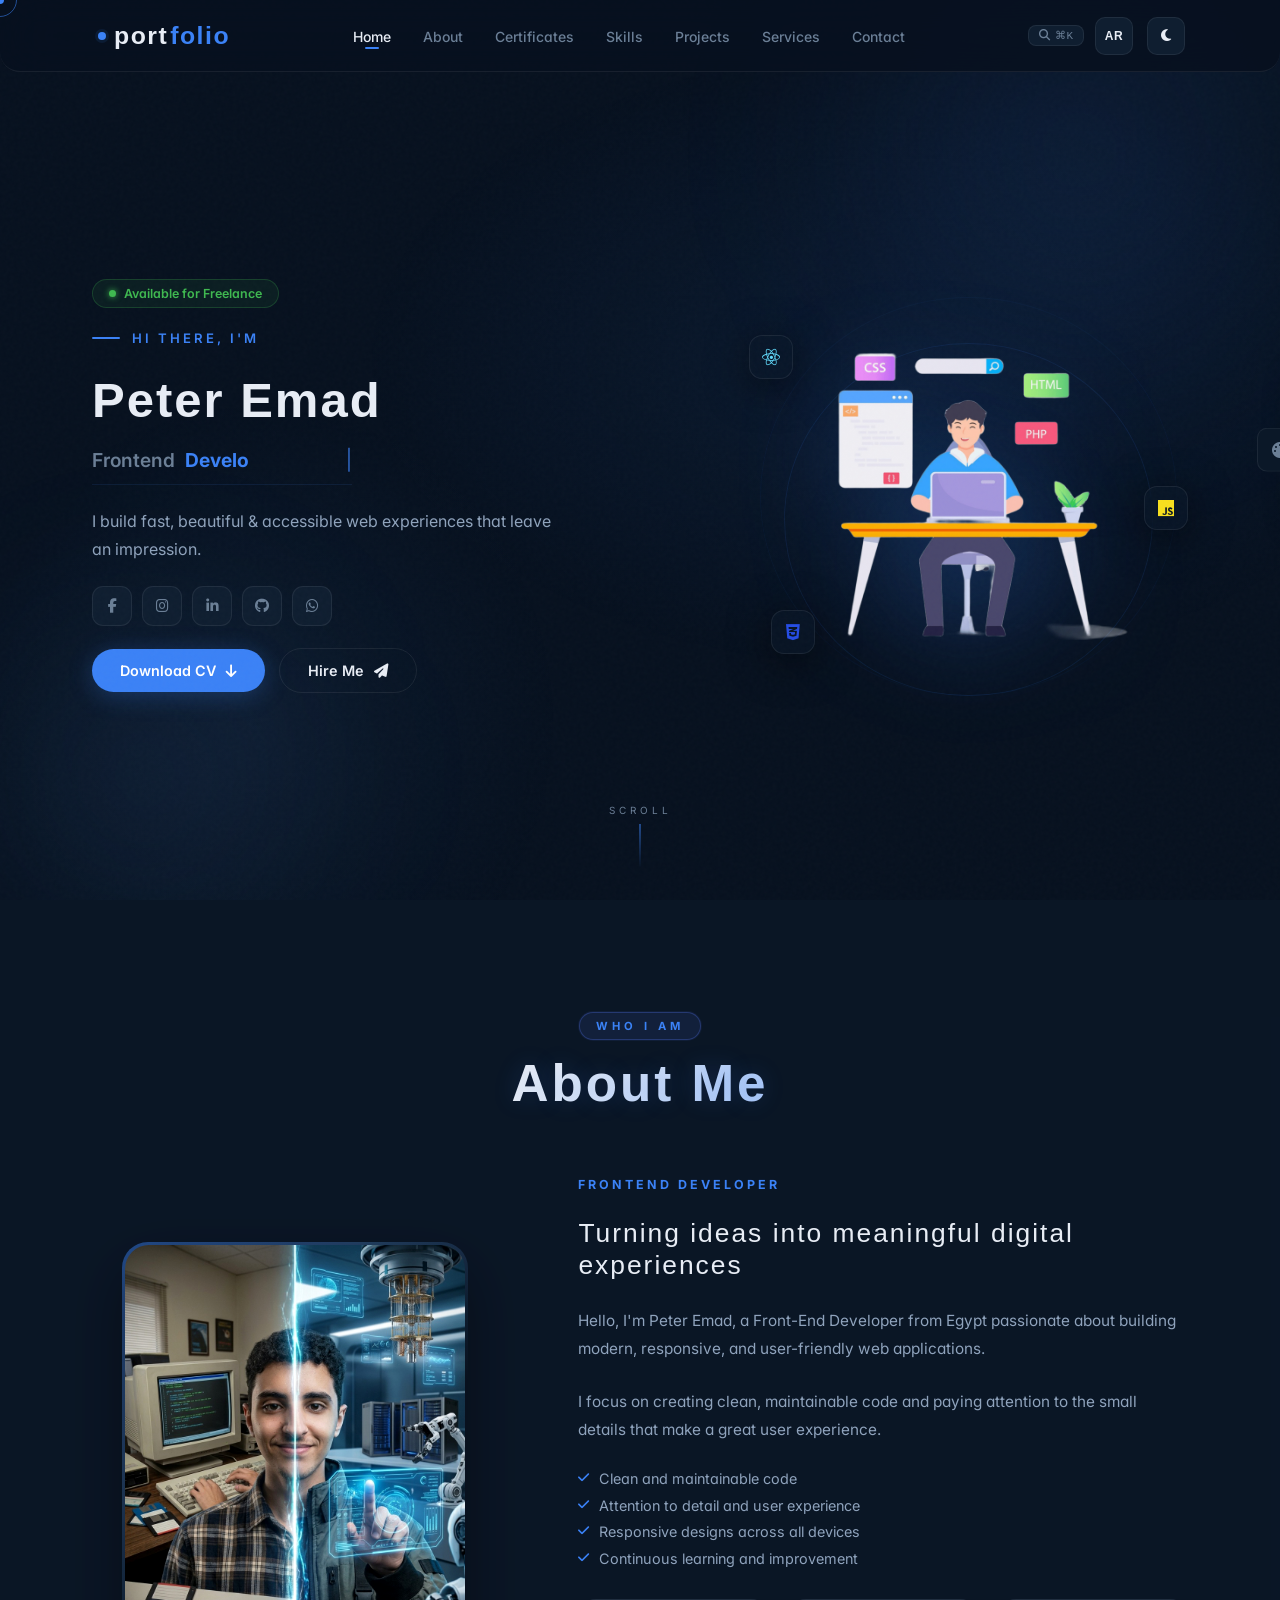
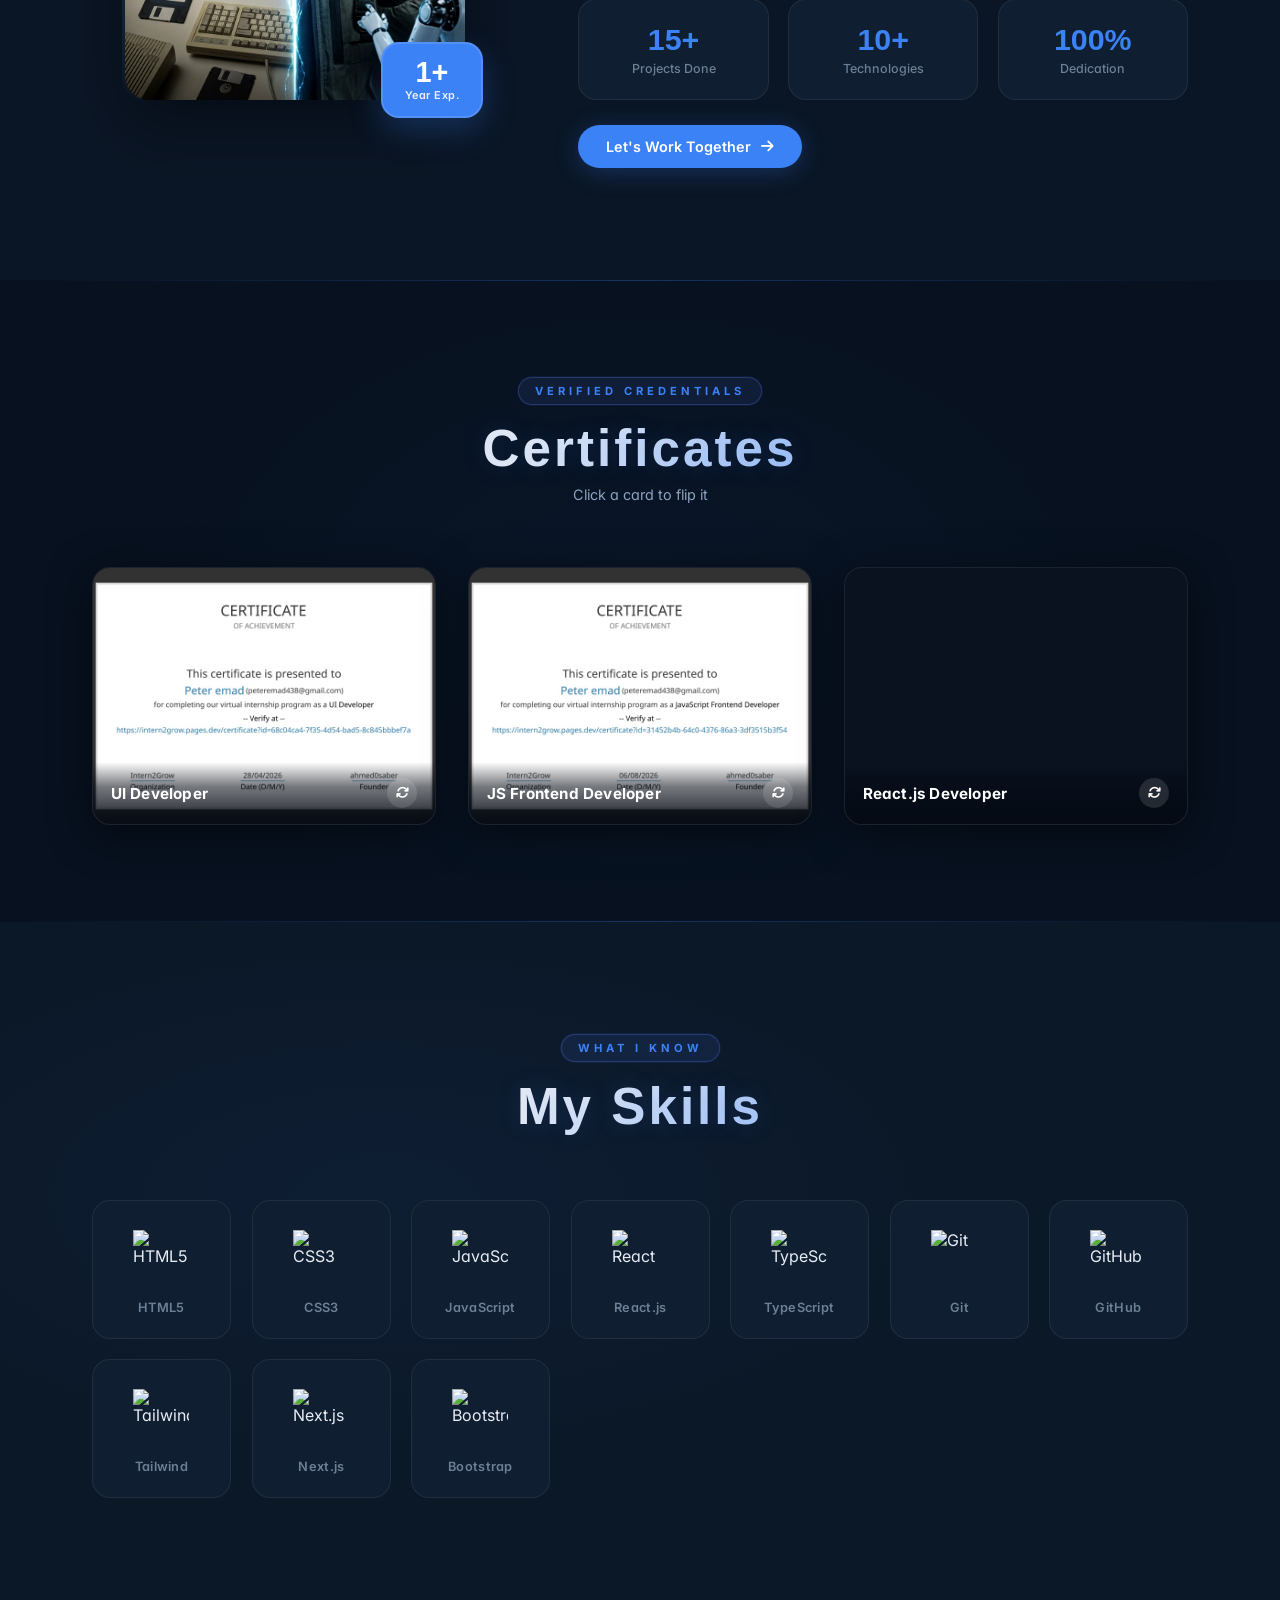
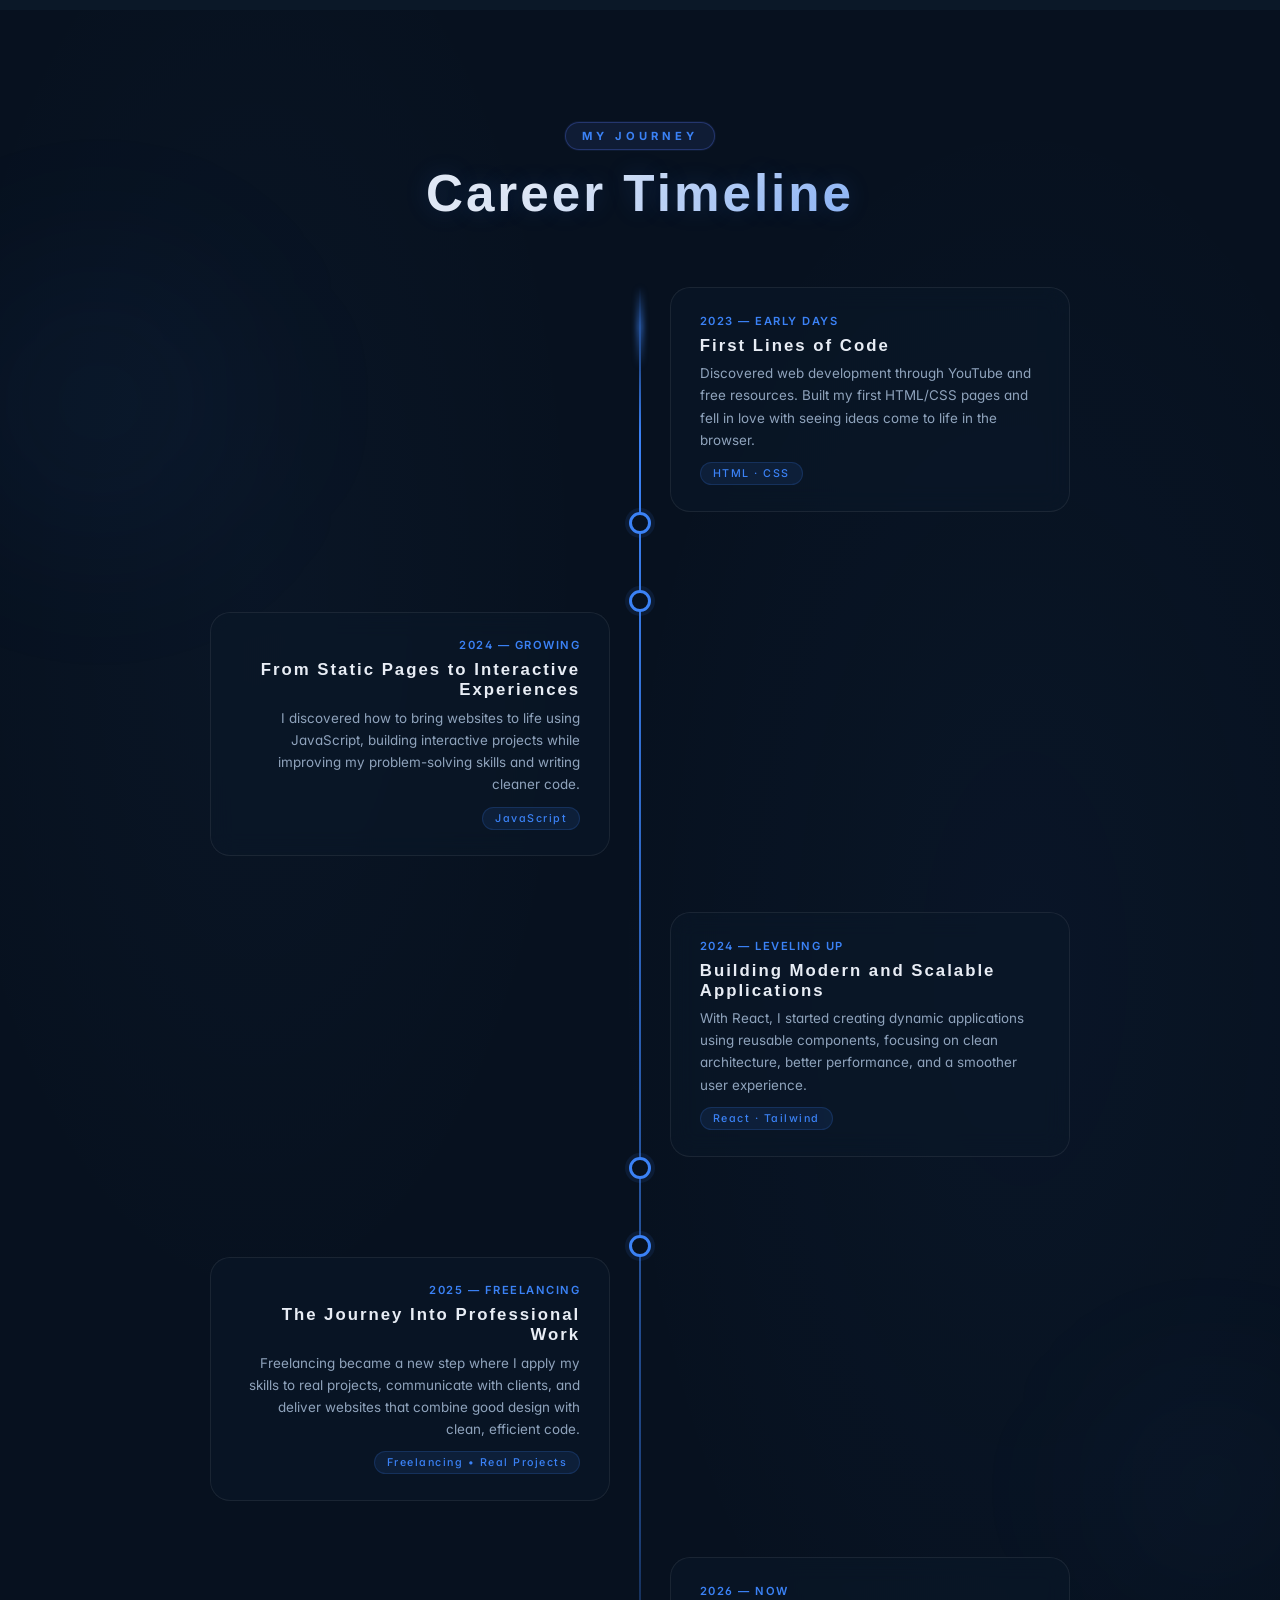
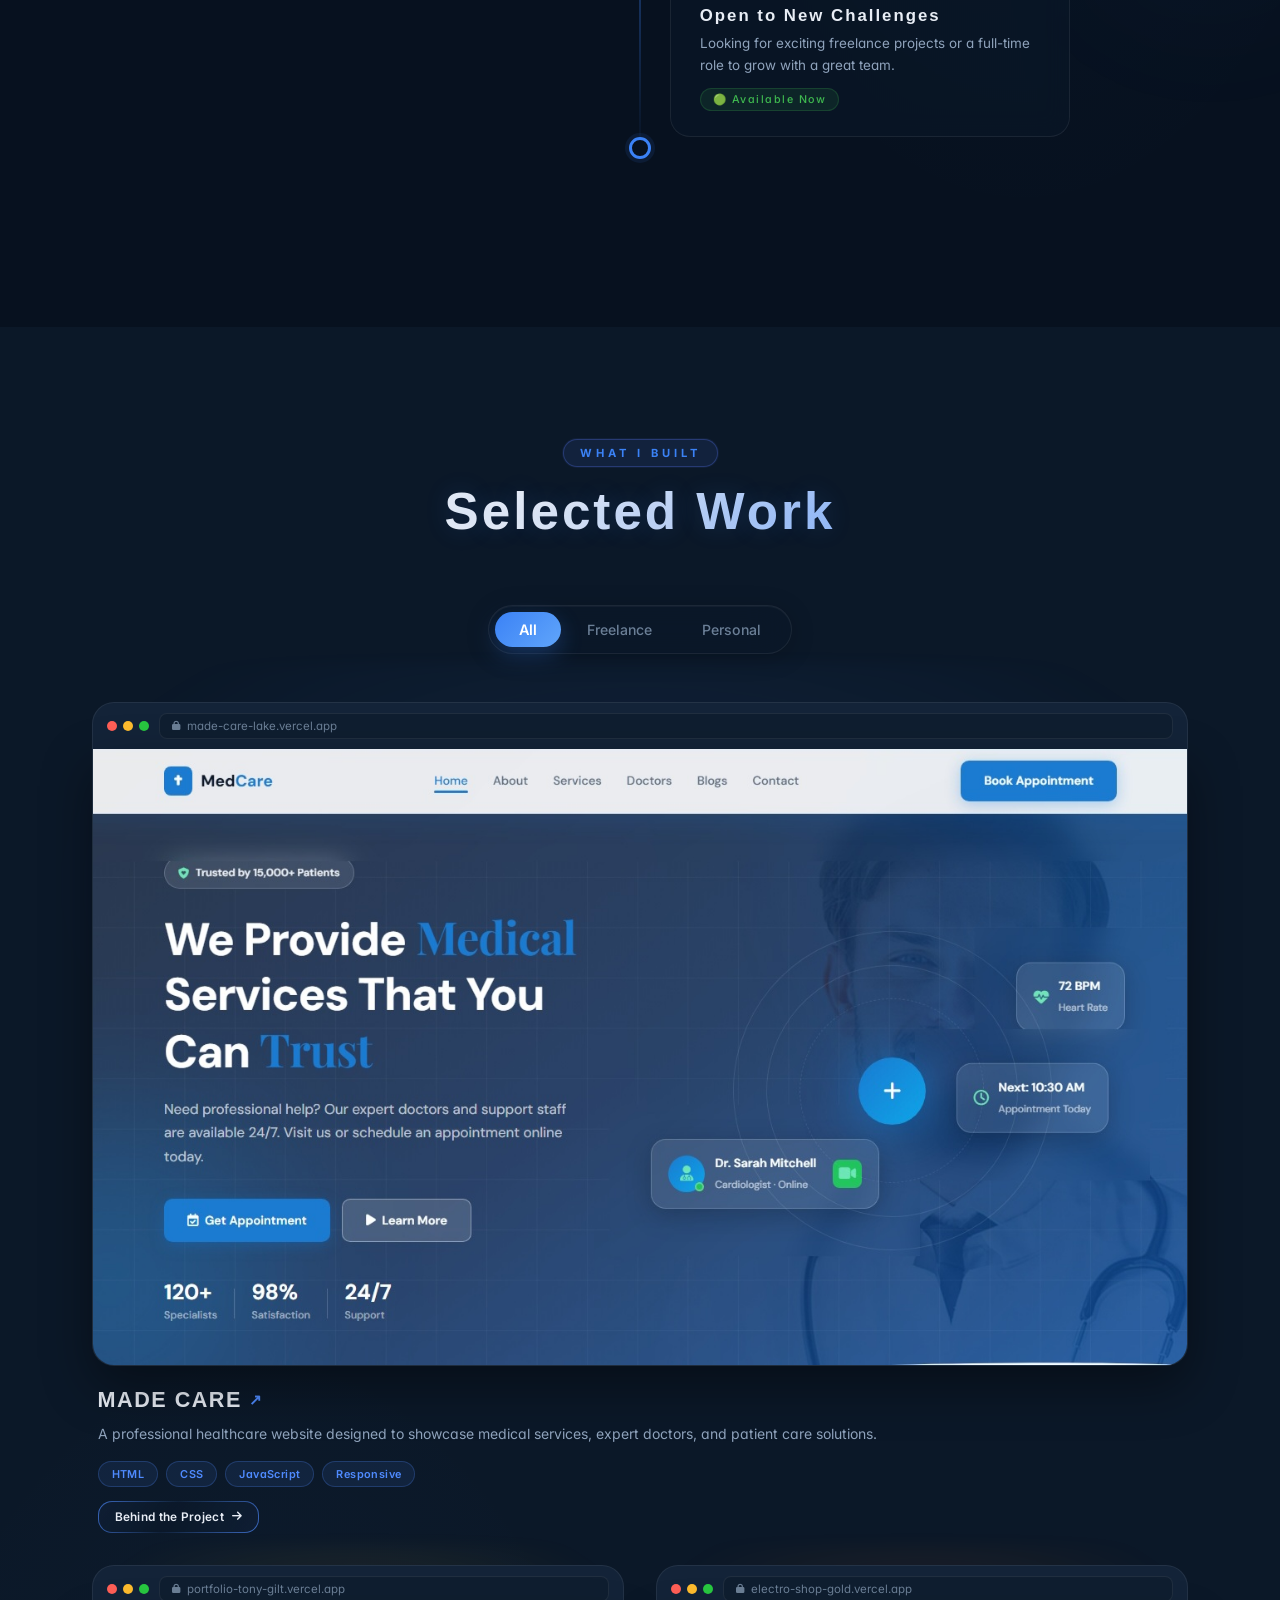
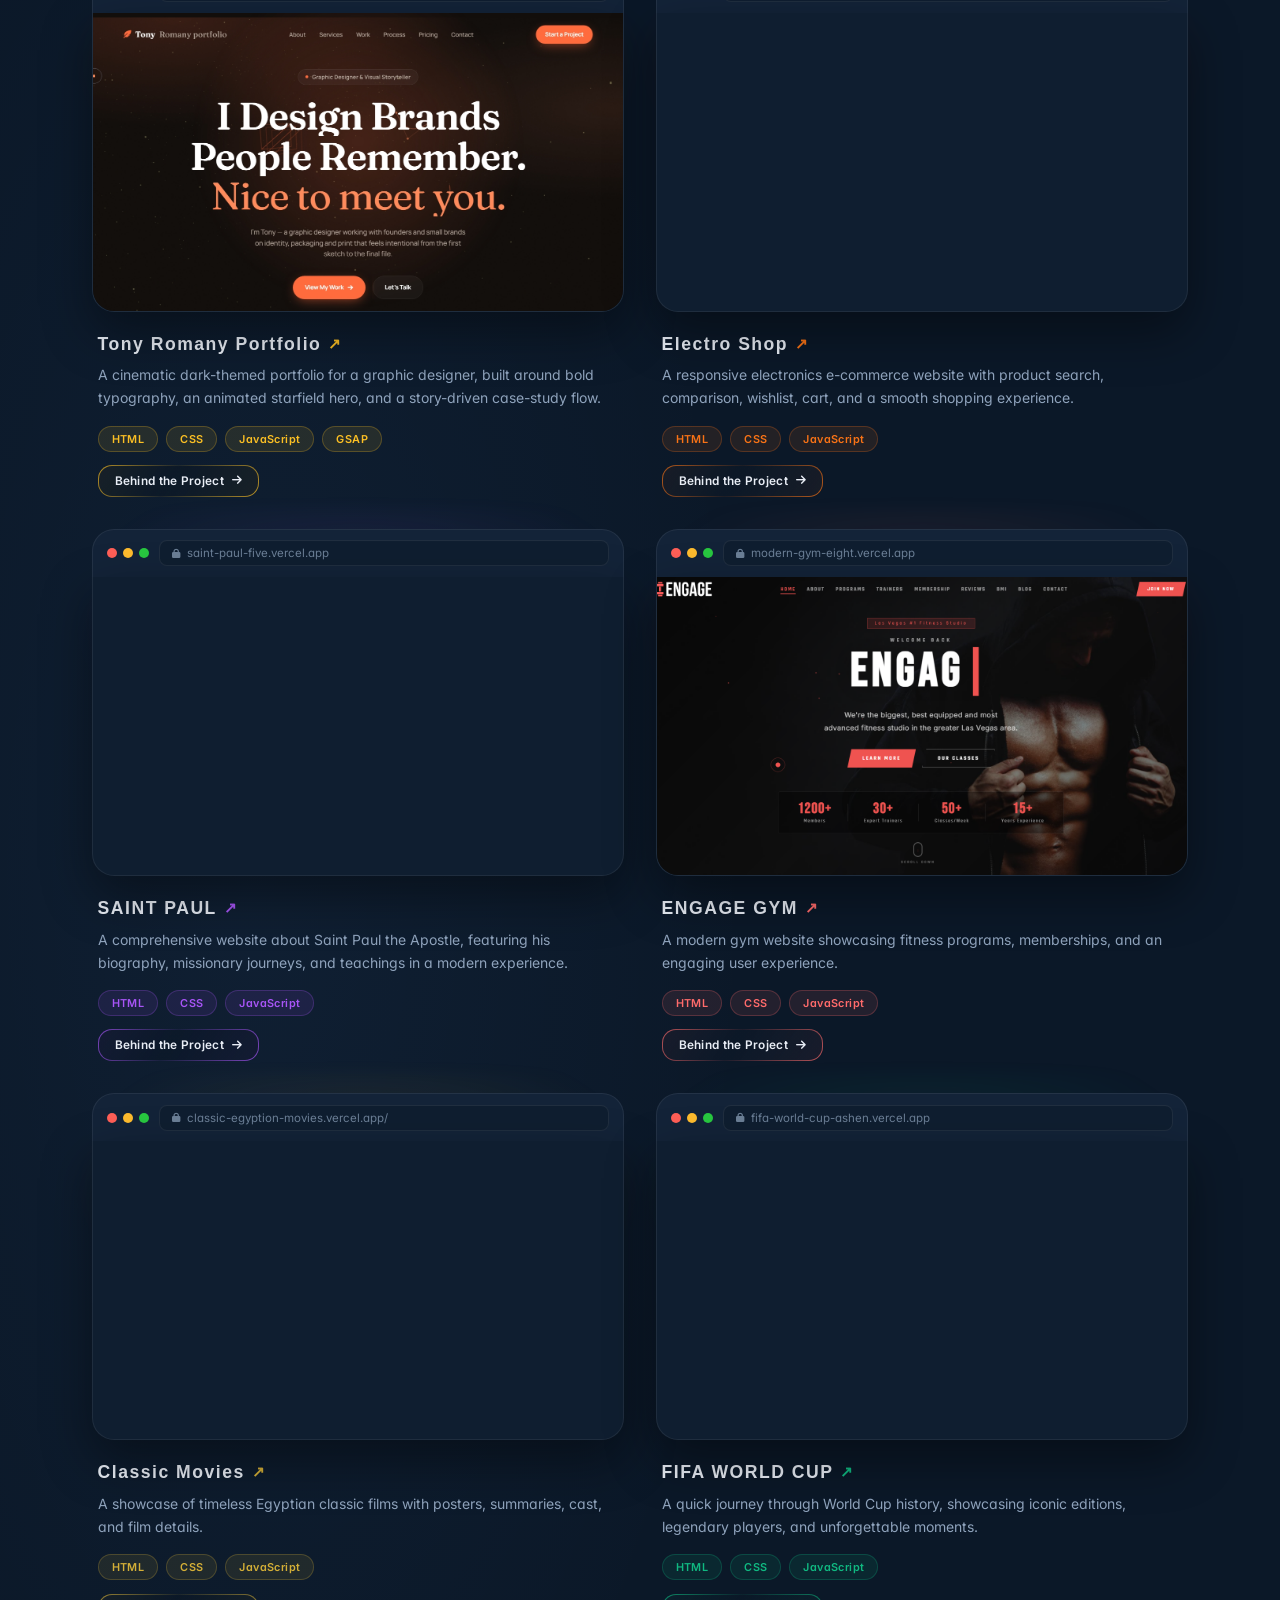
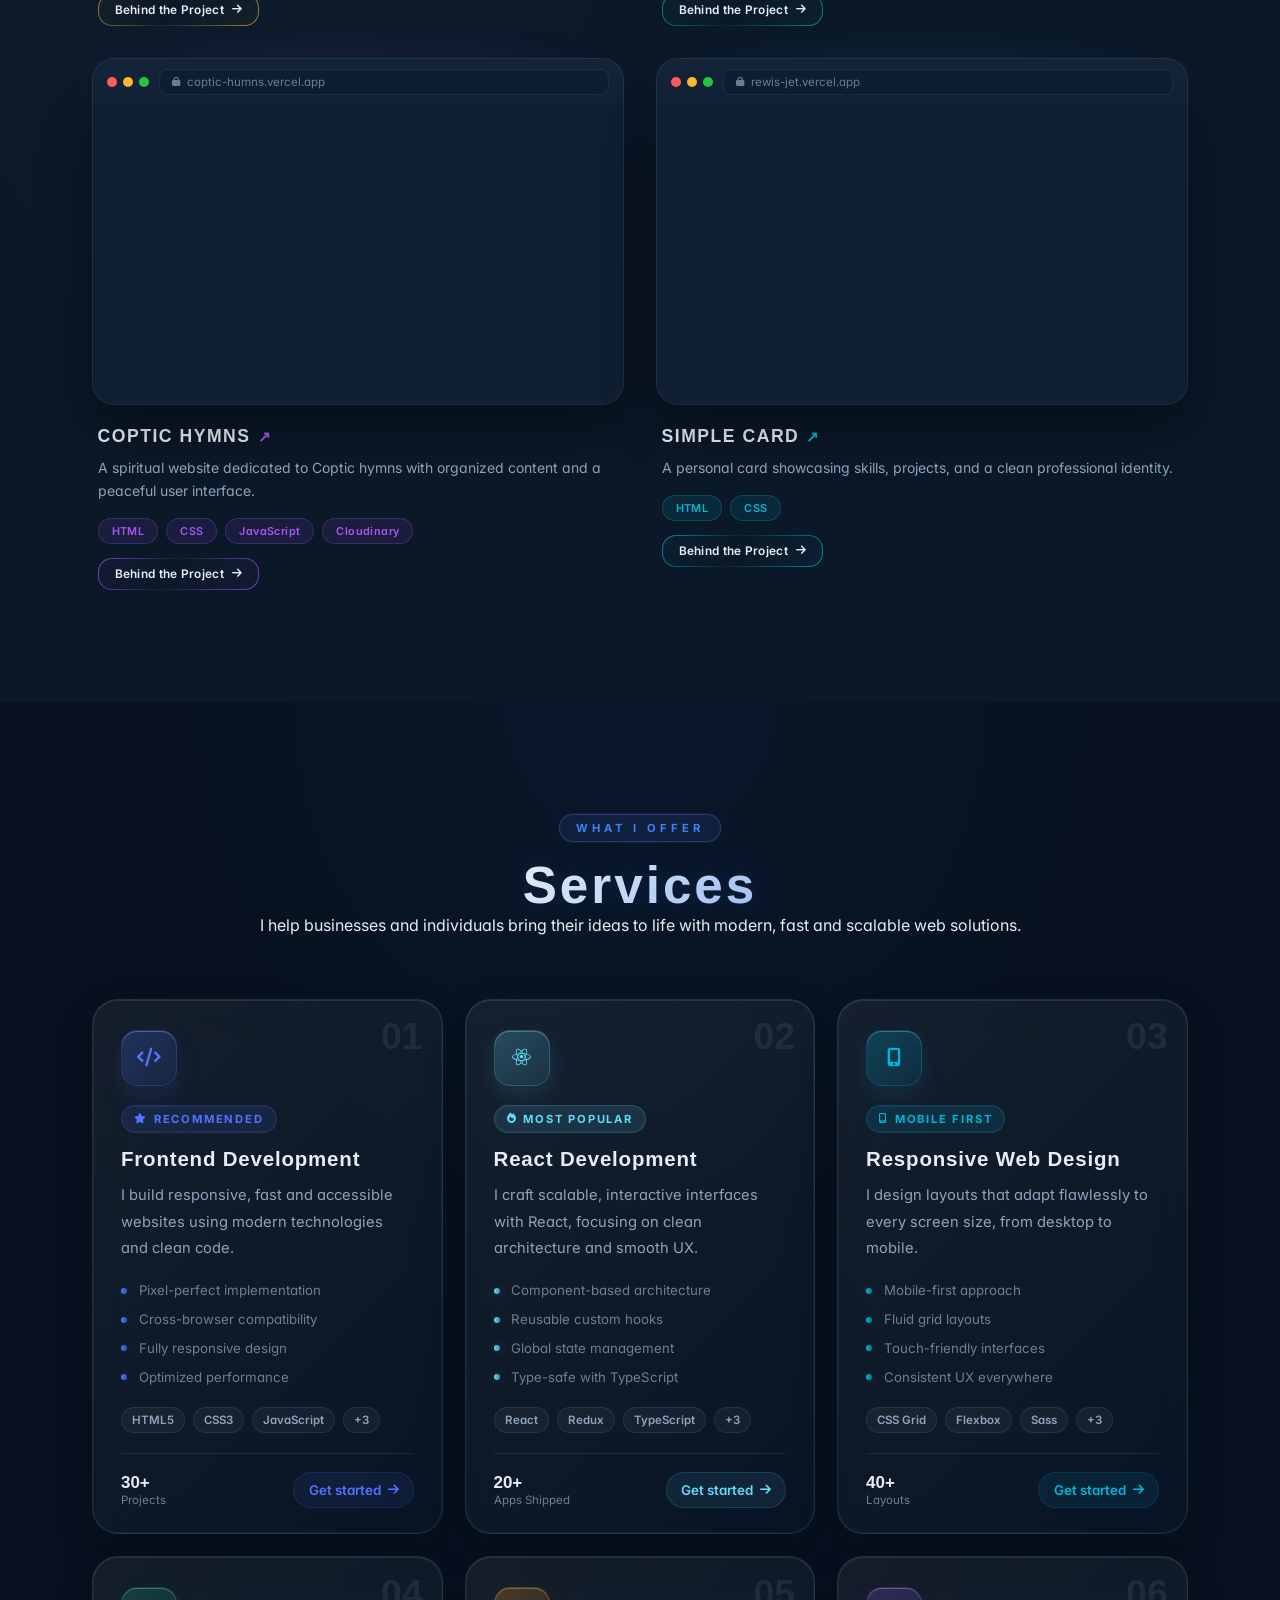
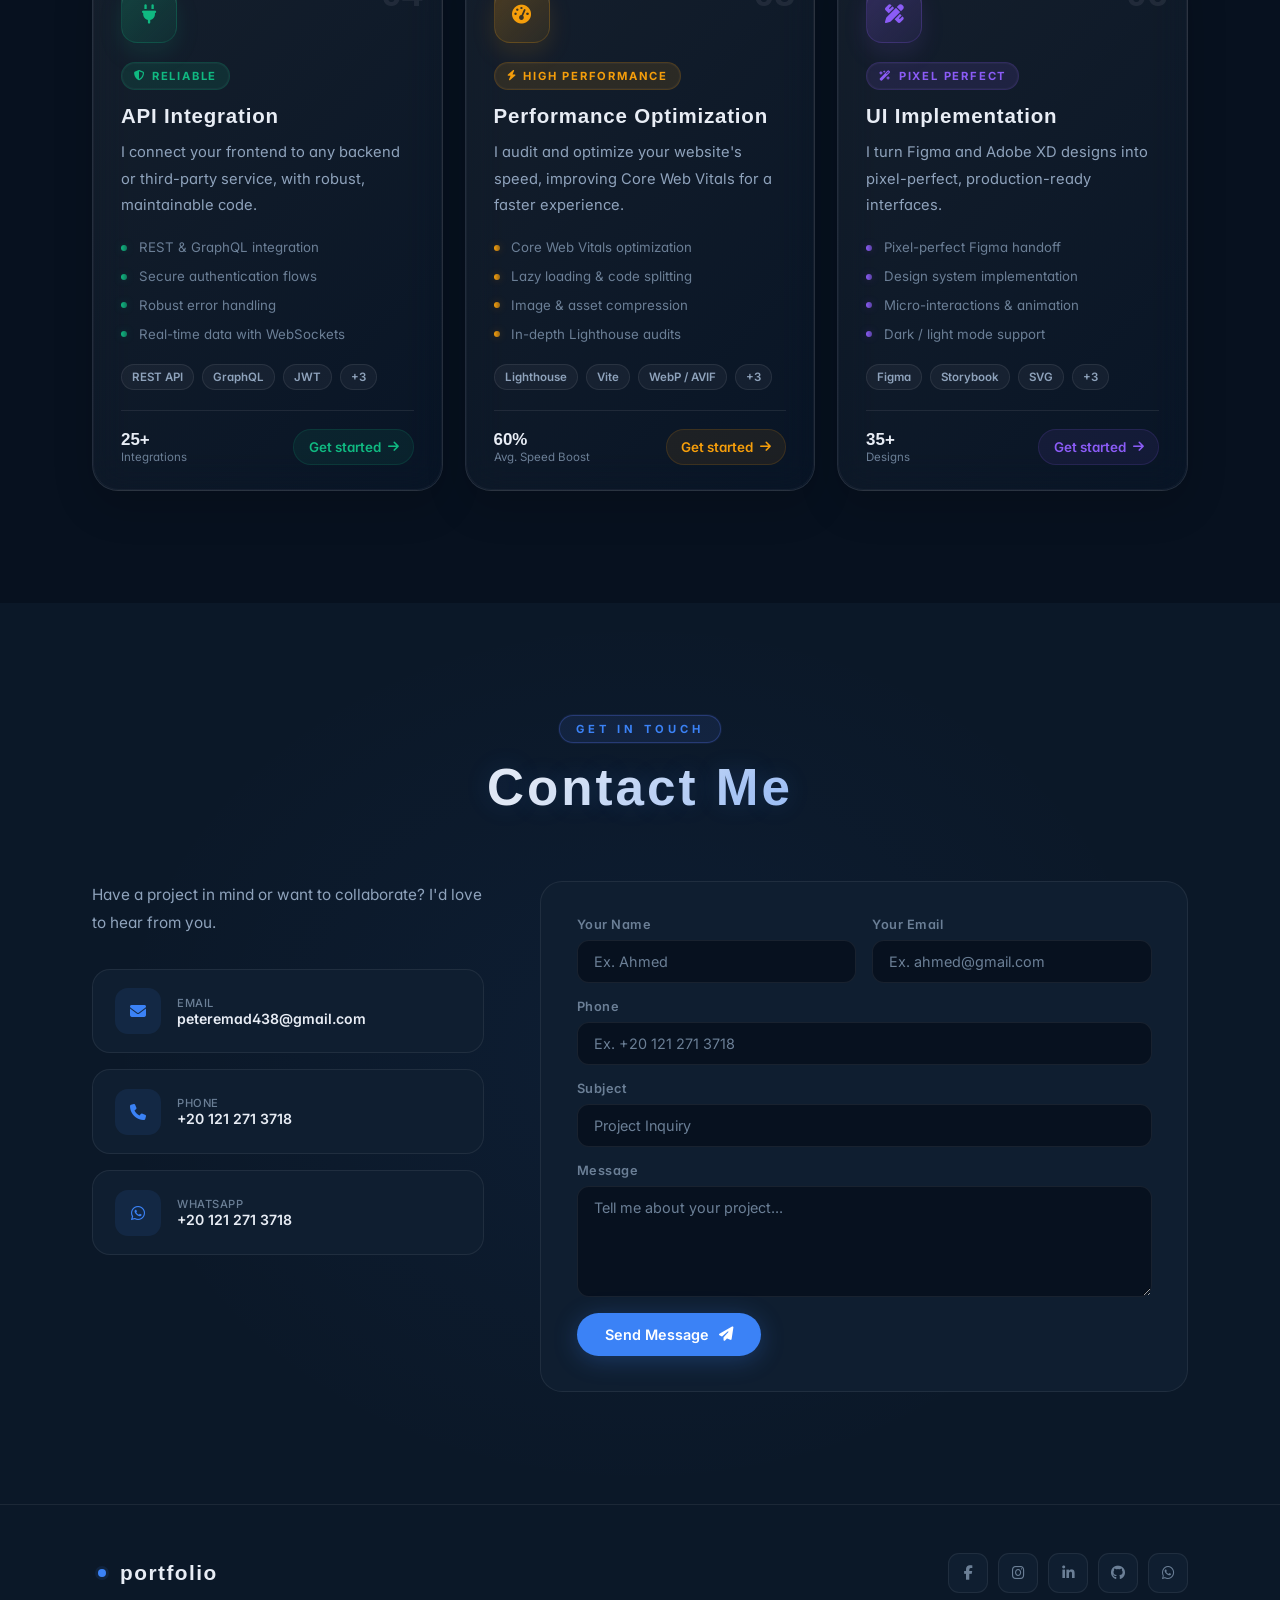
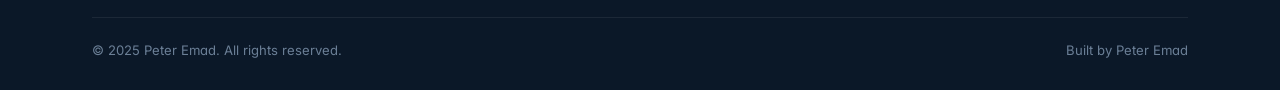
==== commit 649fe6c0: "new feat" ====
--- a/index.html
+++ b/index.html
@@ -13,7 +13,7 @@
     <link rel="preconnect" href="https://fonts.googleapis.com" />
     <link rel="preconnect" href="https://fonts.gstatic.com" crossorigin />
     <link
-      href="https://fonts.googleapis.com/css2?family=Inter:wght@300;400;500;600;700;800;900&family=Cairo:wght@300;400;500;600;700;800;900&display=swap"
+      href="https://fonts.googleapis.com/css2?family=Inter:wght@300;400;500;600;700;800&family=Cairo:wght@300;400;500;600;700;800&display=swap"
       rel="stylesheet"
     />
     <link
@@ -302,6 +302,8 @@
             src="the-concept-of-programmer-coding-vector.png"
             alt="Peter Emad"
             class="hero-img"
+            fetchpriority="high"
+            decoding="async"
           />
           <div class="img-badge badge-1">
             <i class="fa-brands fa-react"></i>
@@ -339,6 +341,8 @@
             <div class="about-img-container">
               <div class="about-img-border"></div>
               <img
+                loading="lazy"
+                decoding="async"
                 src="IMG-20260713-WA0172.jpg"
                 alt="Peter Emad"
                 class="about-img"
@@ -503,6 +507,7 @@
                   src="WhatsApp Image 2026-08-06 at 4.20.44 PM.jpeg"
                   alt="UI Developer Certificate"
                   loading="lazy"
+                  decoding="async"
                 />
                 <div class="cert-front-overlay">
                   <span
@@ -568,6 +573,7 @@
                   src="WhatsApp Image 2026-08-06 at 4.20.43 PM.jpeg"
                   alt="JavaScript Frontend Developer Certificate"
                   loading="lazy"
+                  decoding="async"
                 />
                 <div class="cert-front-overlay">
                   <span
@@ -633,6 +639,7 @@
                   src="IMG-20260806-WA0012.jpg"
                   alt="React.js Developer Certificate"
                   loading="lazy"
+                  decoding="async"
                 />
                 <div class="cert-front-overlay">
                   <span
@@ -1136,6 +1143,7 @@
                   src="WhatsApp Image 2026-06-04 at 9.51.42 PM.jpeg"
                   alt="MADE CARE — healthcare website preview"
                   loading="lazy"
+                  decoding="async"
                 />
                 <div class="screen-overlay">
                   <div class="screen-actions">
@@ -1247,6 +1255,7 @@
                   src="Screenshot_9-8-2026_13117_.jpeg"
                   alt="Tony Romany — graphic designer portfolio preview"
                   loading="lazy"
+                  decoding="async"
                 />
                 <div class="screen-overlay">
                   <div class="screen-actions">
@@ -1359,6 +1368,7 @@
                   src="Screenshot_26-6-2026_171523_ .jpeg"
                   alt="Electro Shop — electronics e-commerce preview"
                   loading="lazy"
+                  decoding="async"
                 />
                 <div class="screen-overlay">
                   <div class="screen-actions">
@@ -1469,6 +1479,7 @@
                   src="Screenshot_1-7-2026_19402_saint-paul-five.vercel.app.jpeg"
                   alt="SAINT PAUL — apostle biography website preview"
                   loading="lazy"
+                  decoding="async"
                 />
                 <div class="screen-overlay">
                   <div class="screen-actions">
@@ -1580,6 +1591,7 @@
                   src="Screenshot_29-5-2026_171232_.jpeg"
                   alt="ENGAGE GYM website preview"
                   loading="lazy"
+                  decoding="async"
                 />
                 <div class="screen-overlay">
                   <div class="screen-actions">
@@ -1690,6 +1702,7 @@
                   src="Screenshot_10-7-2026_154941_.jpeg"
                   alt="Project Name — website preview"
                   loading="lazy"
+                  decoding="async"
                 />
                 <div class="screen-overlay">
                   <div class="screen-actions">
@@ -1800,6 +1813,7 @@
                   src="Screenshot_10-6-2026_142442_.jpeg"
                   alt="FIFA World Cup editorial website preview"
                   loading="lazy"
+                  decoding="async"
                 />
                 <div class="screen-overlay">
                   <div class="screen-actions">
@@ -1909,6 +1923,7 @@
                   src="Screenshot_2-7-2026_16311_.jpeg"
                   alt="COPTIC HYMNS website preview"
                   loading="lazy"
+                  decoding="async"
                 />
                 <div class="screen-overlay">
                   <div class="screen-actions">
@@ -2019,6 +2034,7 @@
                   src="card.jpeg"
                   alt="Simple personal card preview"
                   loading="lazy"
+                  decoding="async"
                 />
                 <div class="screen-overlay">
                   <div class="screen-actions">
--- a/style.css
+++ b/style.css
@@ -193,7 +193,7 @@
   /* Scales continuously with viewport width: small on phones,
      medium on tablets, large on laptops/desktops — no hard jumps. */
   font-size: clamp(1.65rem, 7.2vw, 4.5rem);
-  letter-spacing: 0.03em;
+  letter-spacing: 2px;
   color: #fff;
   white-space: nowrap;
   padding: 0 1.25rem;
@@ -231,9 +231,7 @@
 .ln-letter:nth-child(9) {
   animation-delay: 0.6s;
 }
-/* Icon sized relative (em) to the word's own font-size, so it always
-   stays proportional to the text at every breakpoint instead of
-   rendering oversized on mobile / undersized on desktop. */
+
 .ln-dot {
   color: var(--accent);
   font-size: 0.6em;
@@ -3840,10 +3838,11 @@
   justify-content: center;
   padding: 4vh 20px;
   background: rgba(3, 8, 16, 0.88);
-  backdrop-filter: blur(22px);
-  -webkit-backdrop-filter: blur(22px);
+  backdrop-filter: blur(12px);
+  -webkit-backdrop-filter: blur(12px);
   opacity: 0;
   visibility: hidden;
+  will-change: opacity;
   transition:
     opacity 0.4s var(--ease),
     visibility 0.4s;
@@ -3879,14 +3878,19 @@
   border-radius: 26px;
   background: rgba(10, 20, 34, 0.98);
   border: 1px solid var(--border);
-  box-shadow: 0 30px 90px rgba(0, 0, 0, 0.5);
+  box-shadow: 0 20px 50px rgba(0, 0, 0, 0.5);
   opacity: 0;
   transform: translateY(36px) scale(0.97);
+  will-change: transform, opacity;
   transition:
     opacity 0.45s var(--ease),
     transform 0.45s var(--ease);
   scrollbar-width: thin;
   scrollbar-color: rgba(var(--btp-accent-rgb, 59, 130, 246), 0.5) transparent;
+  /* Isolate this from the backdrop's blur layer so its own scale/opacity
+     transition doesn't force the browser to keep re-computing the
+     full-viewport blur behind it every frame. */
+  contain: layout paint;
 }
 .btp-backdrop.open .btp-modal {
   opacity: 1;
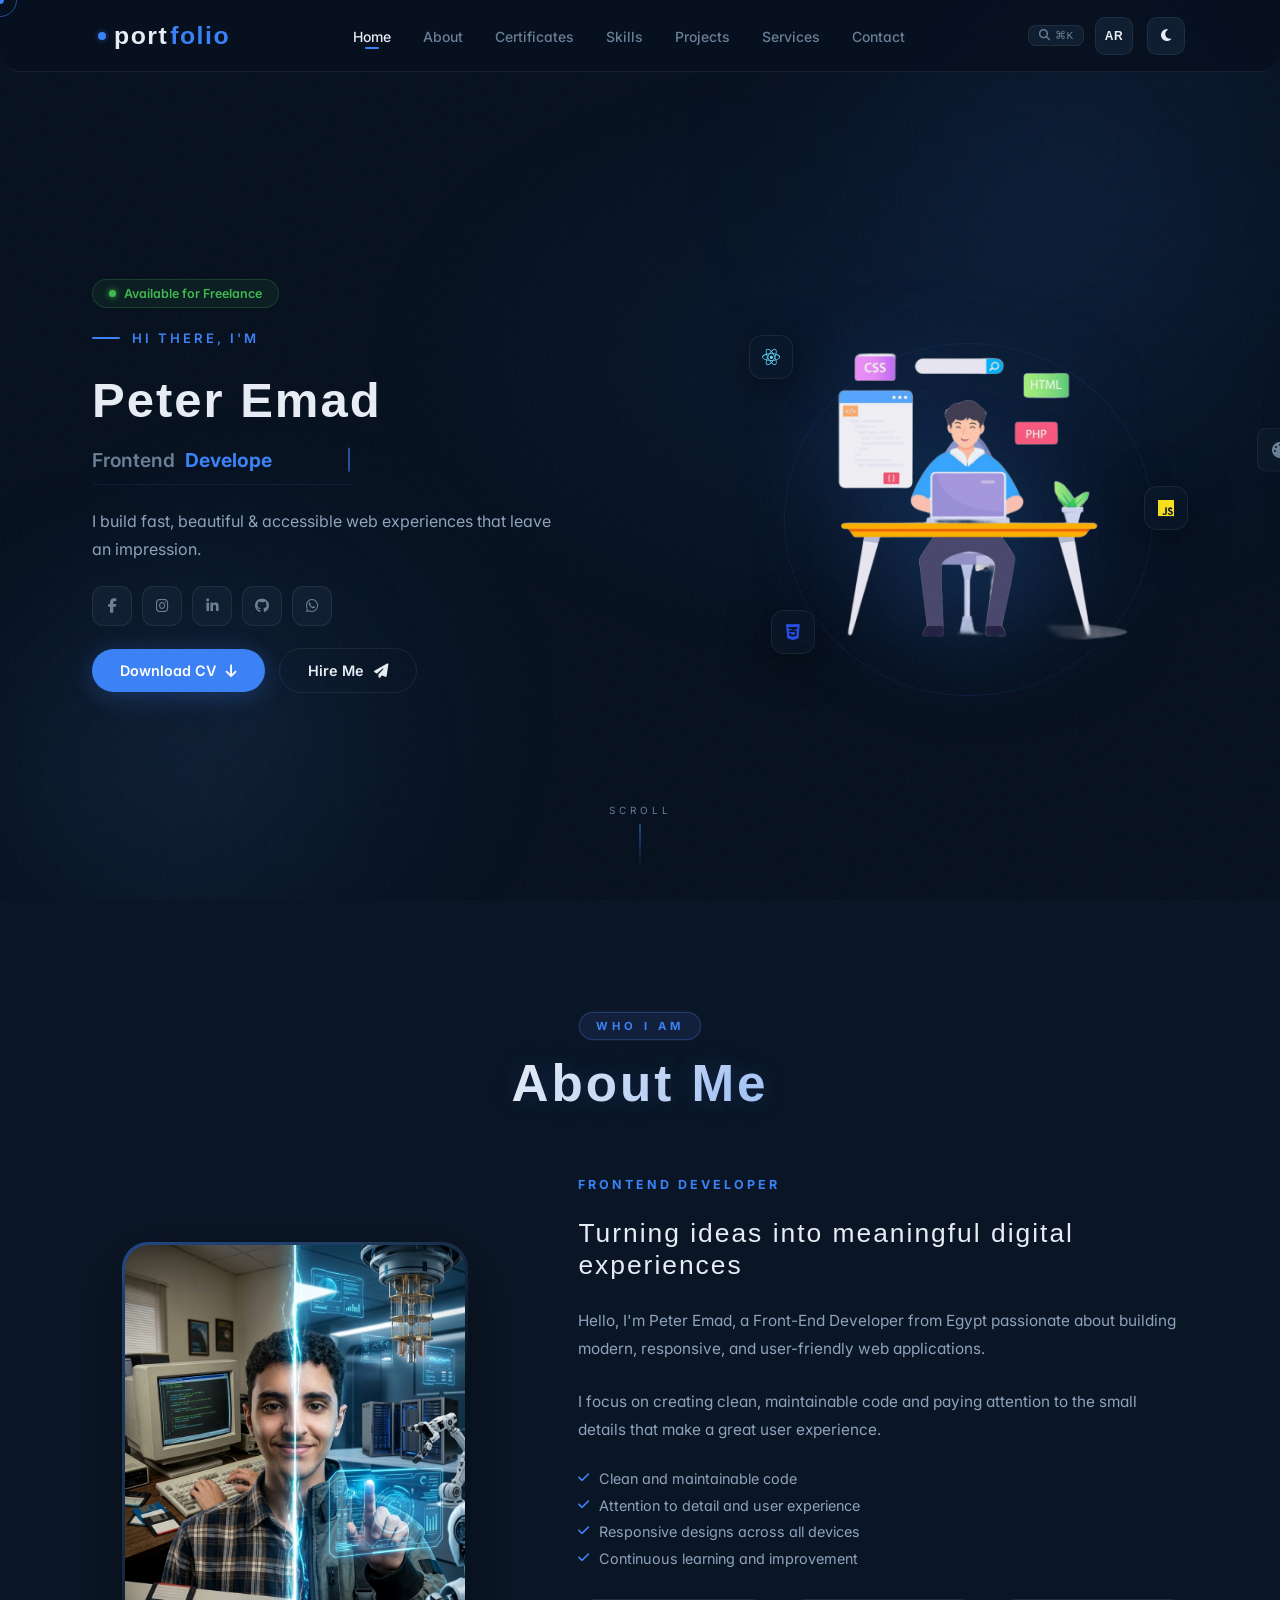
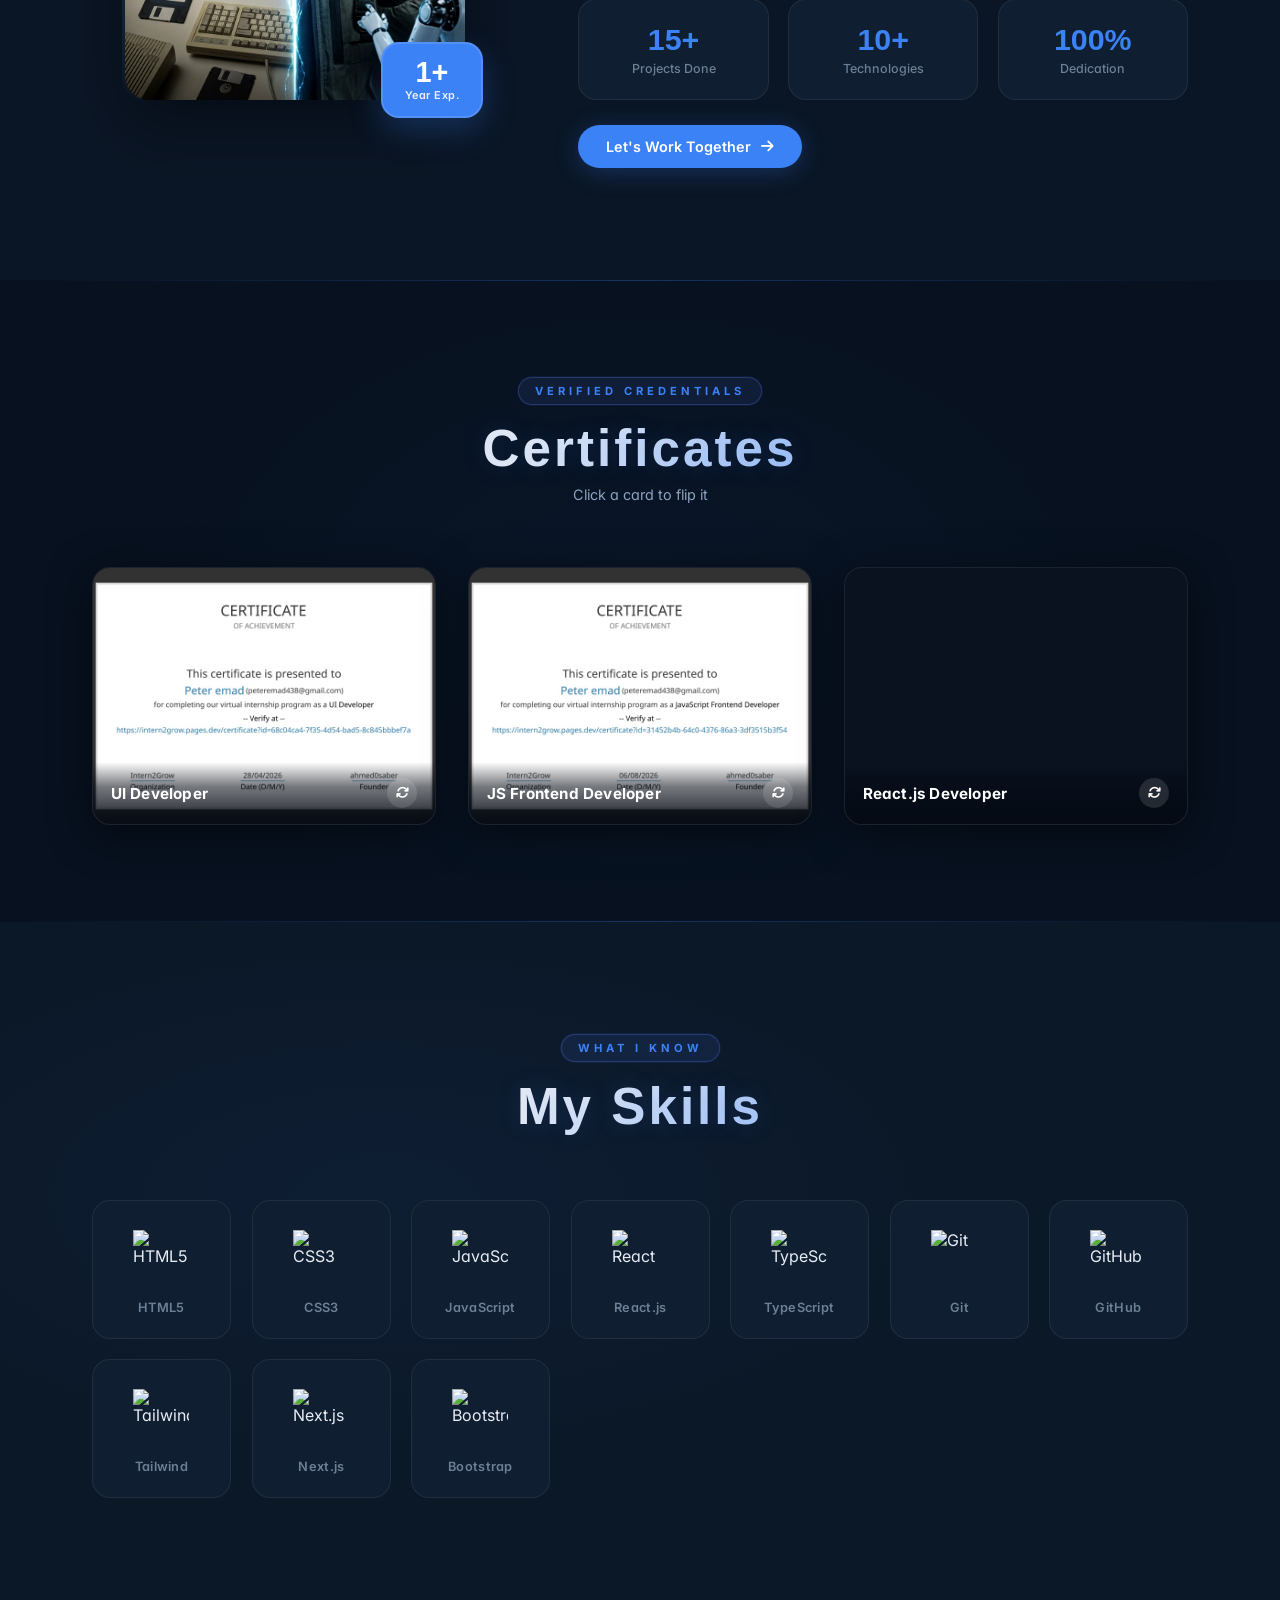
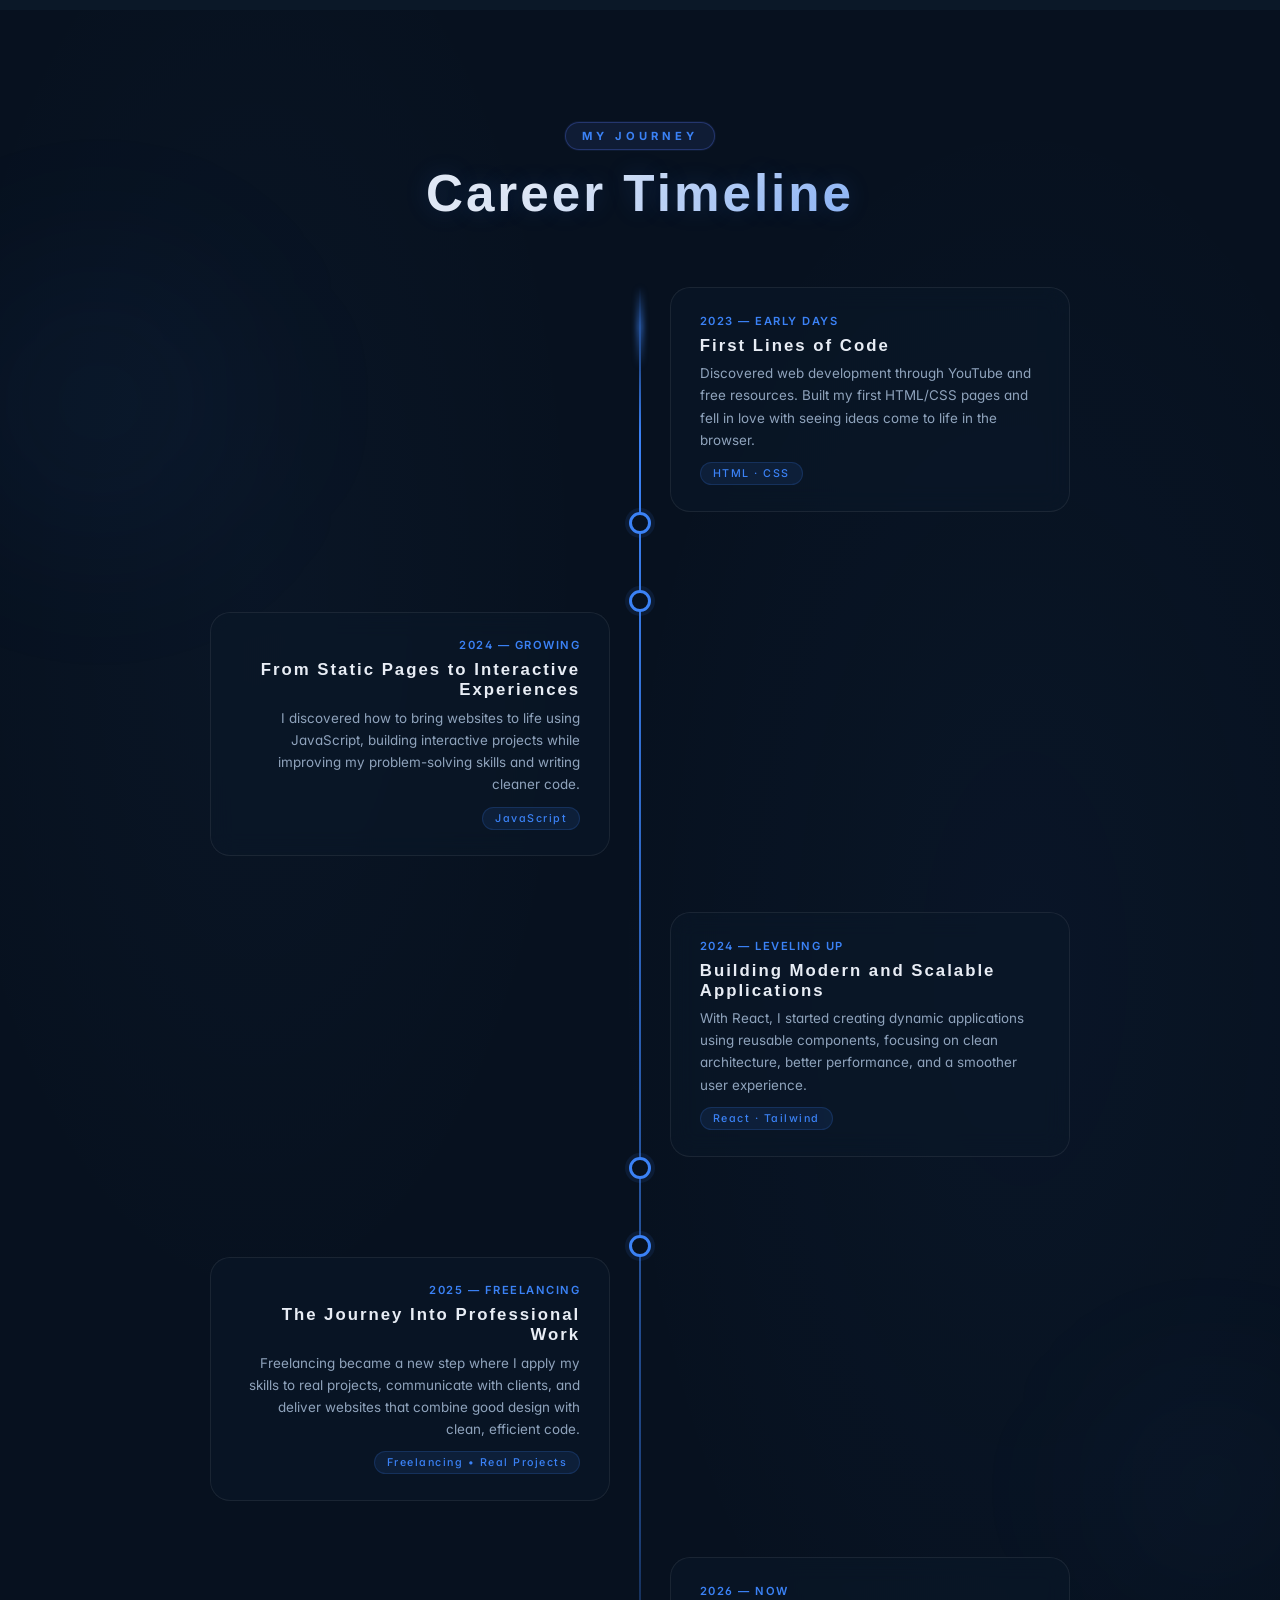
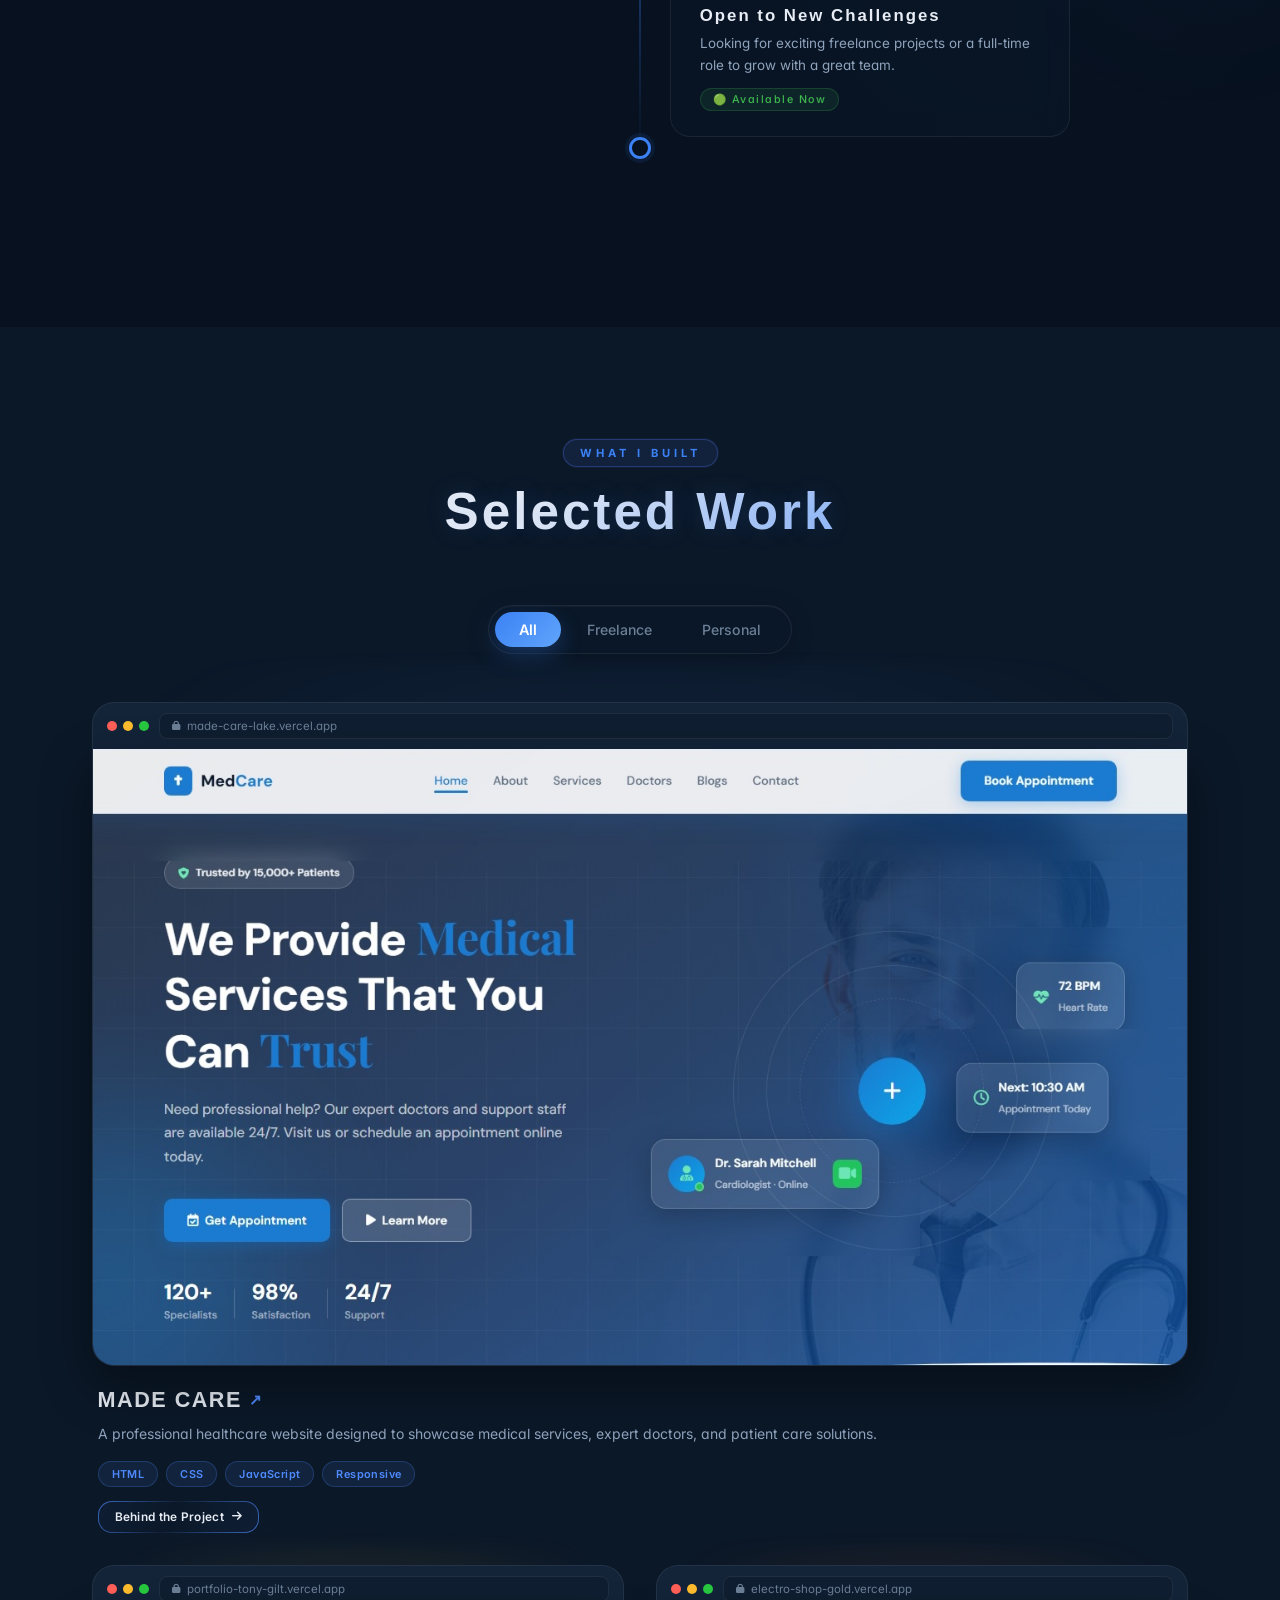
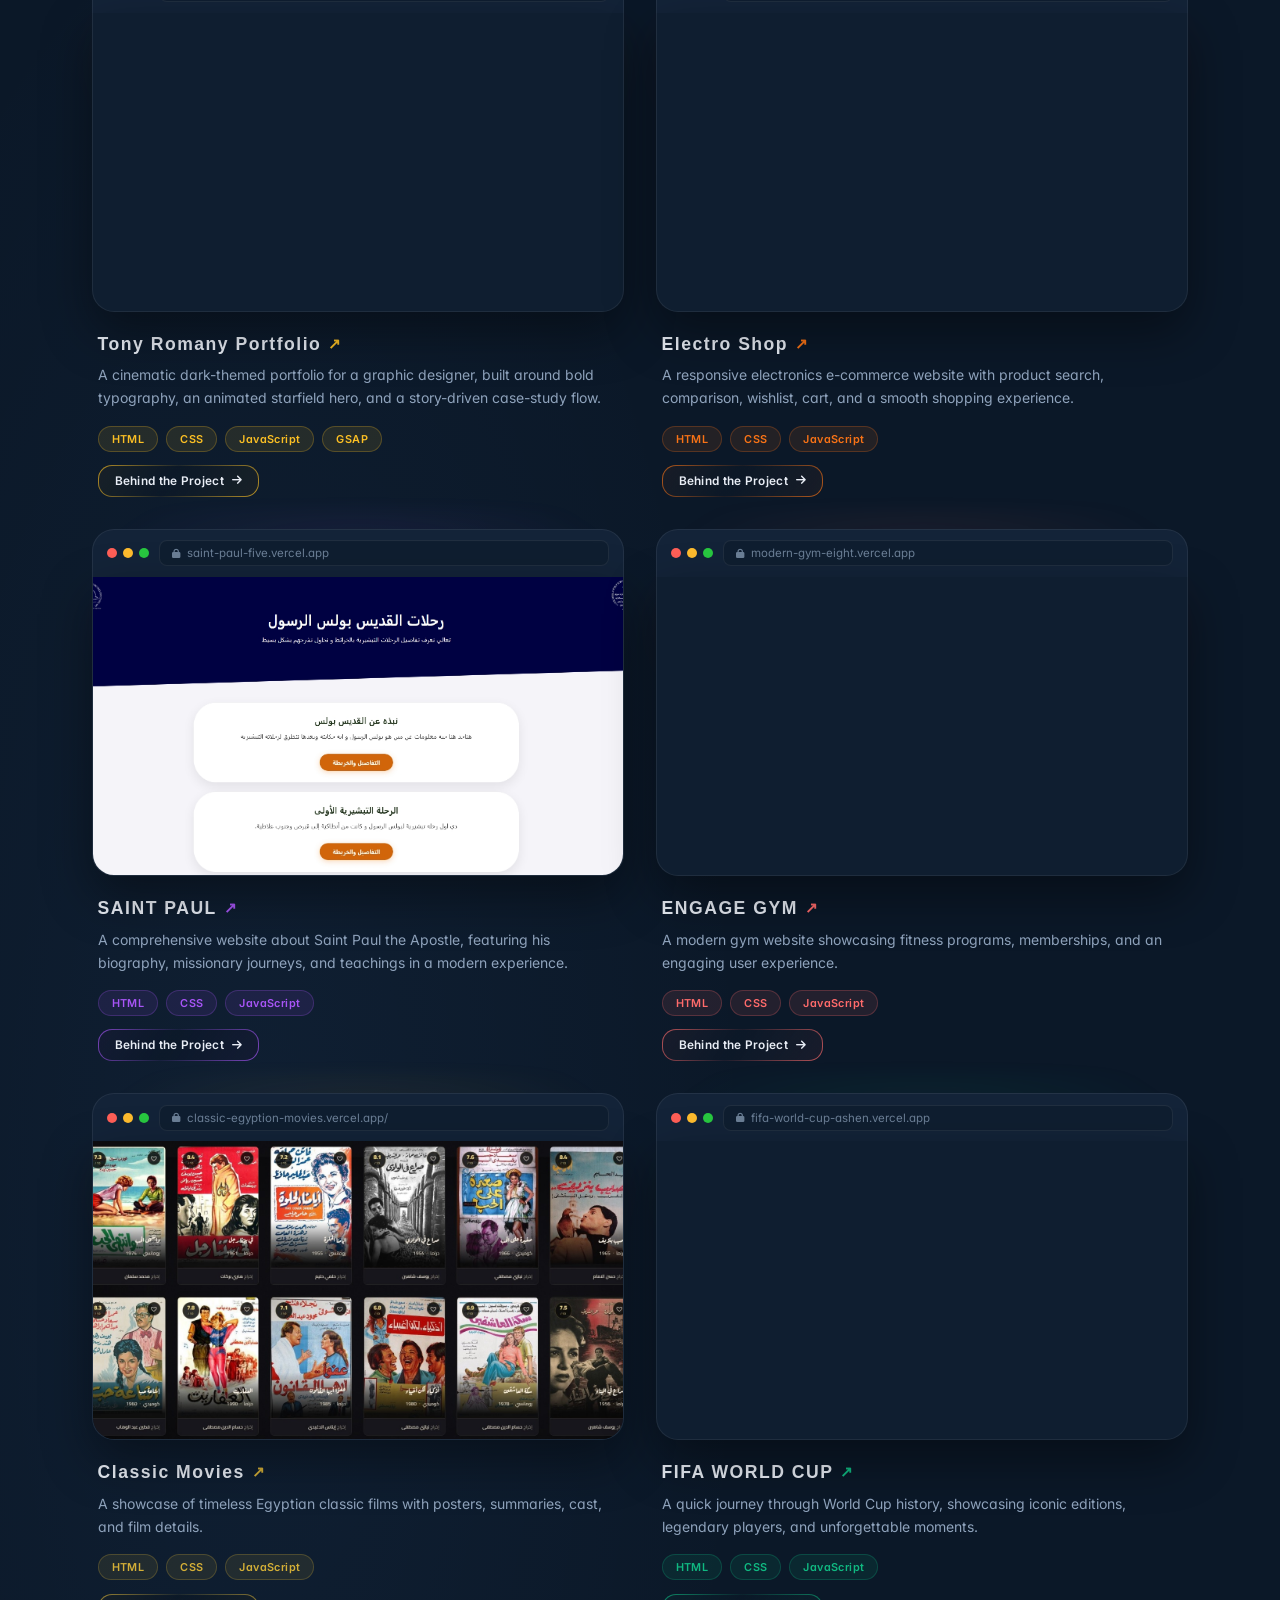
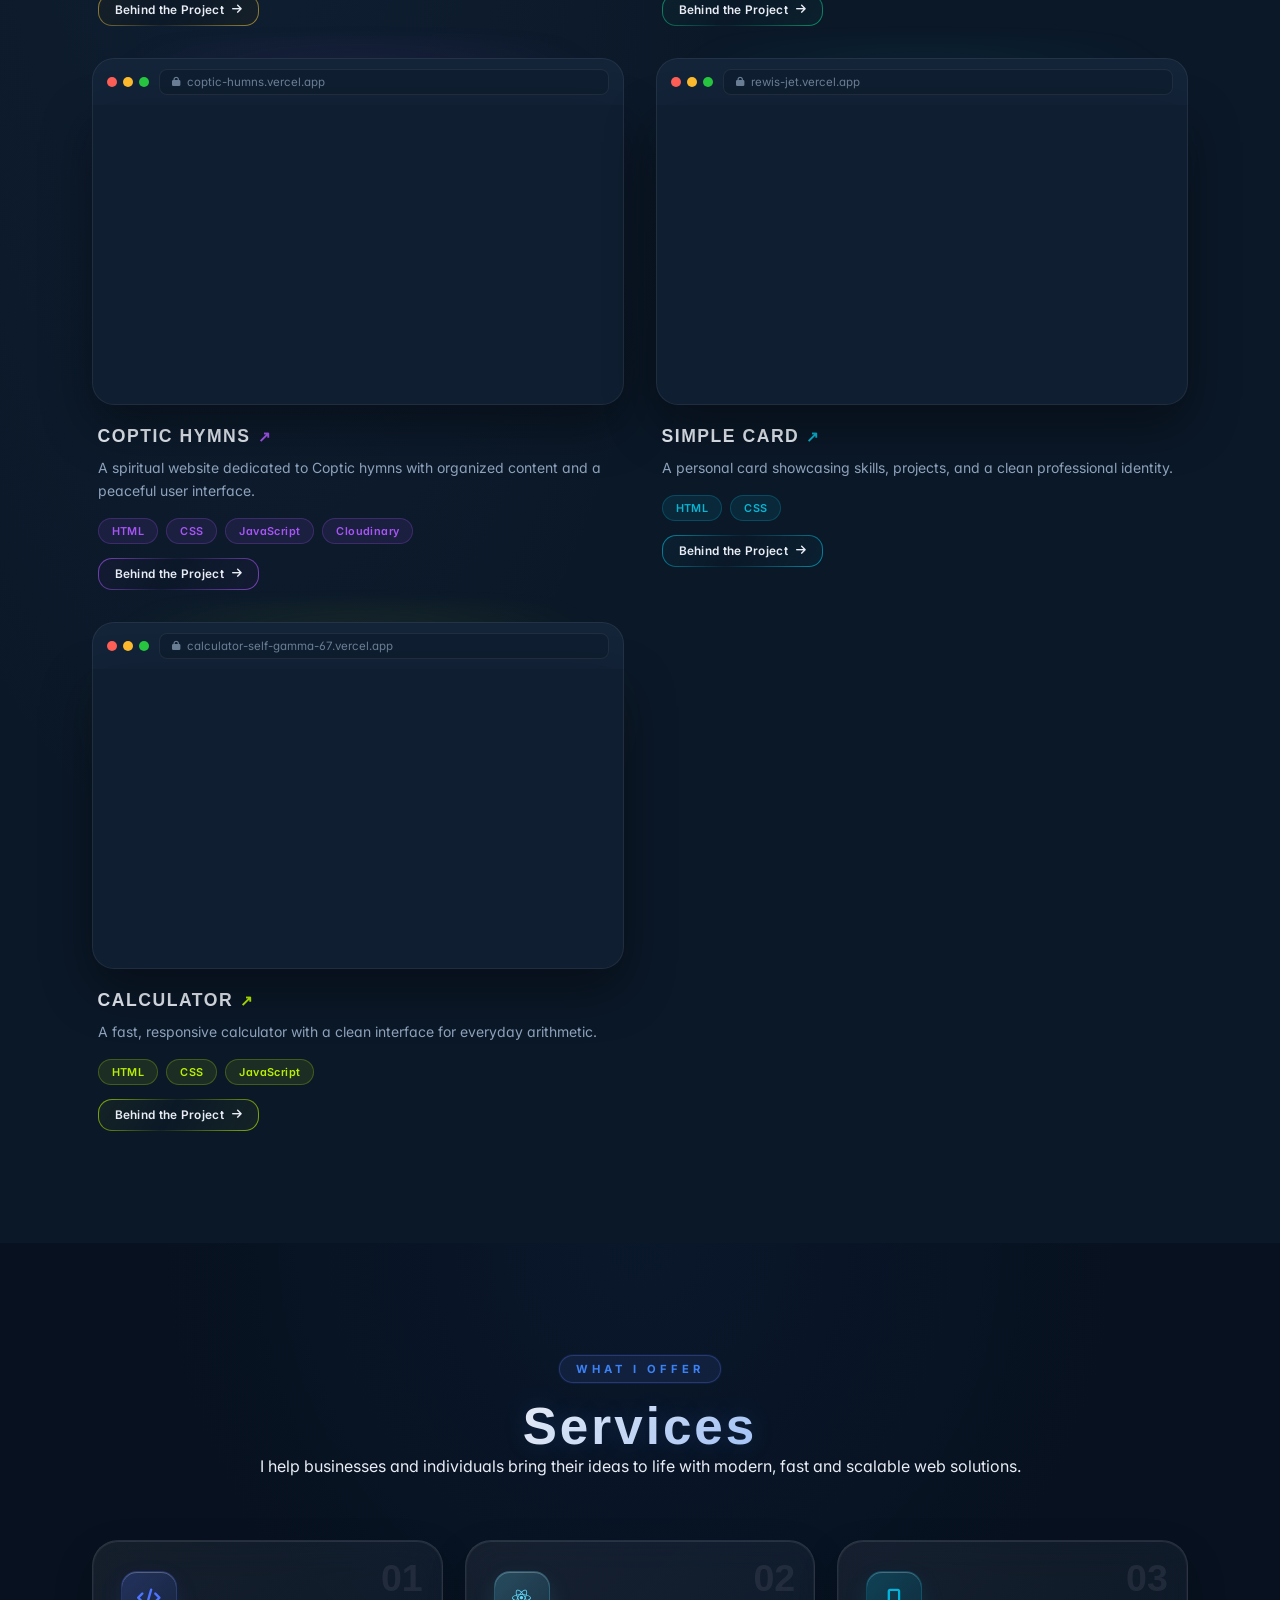
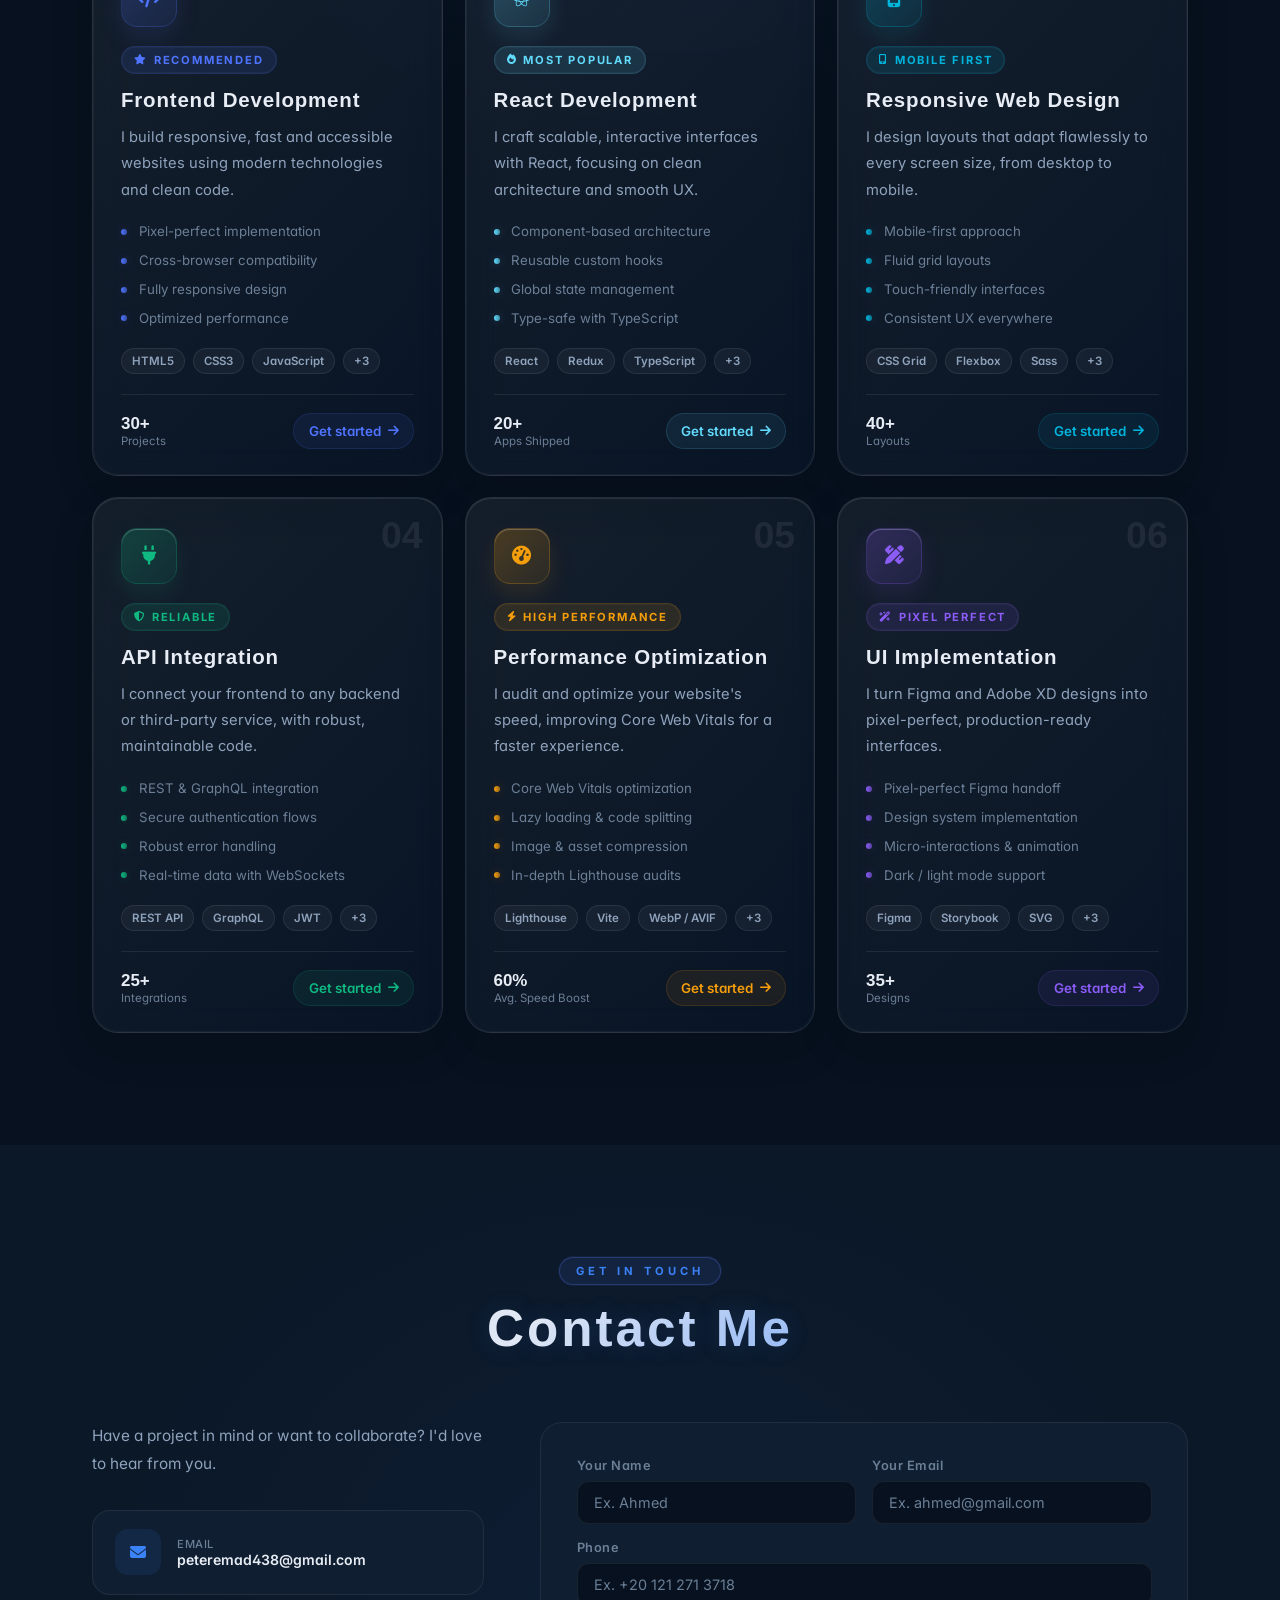
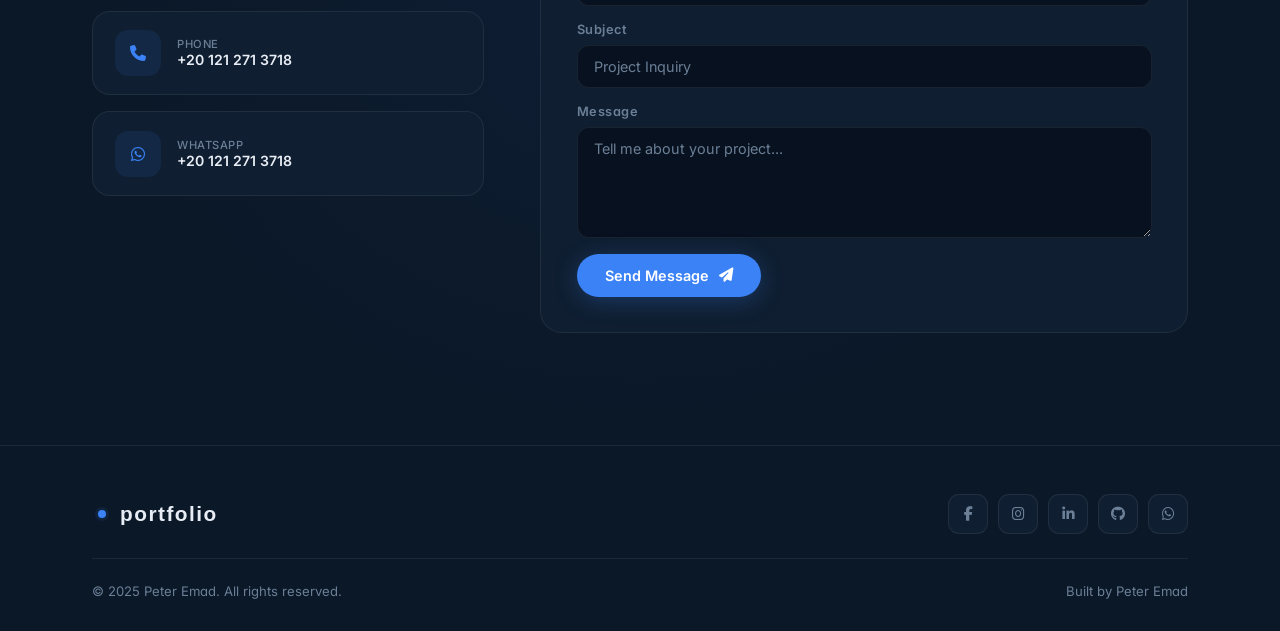
==== commit 05ef79dd: "calco" ====
--- a/index.html
+++ b/index.html
@@ -2091,6 +2091,116 @@
                 type="button"
                 class="btp-btn"
                 data-project="simple-card"
+                aria-haspopup="dialog"
+              >
+                <span data-en="Behind the Project" data-ar="خلف الكواليس"
+                  >Behind the Project</span
+                >
+                <i
+                  class="fa-solid fa-arrow-right btp-btn-arrow"
+                  aria-hidden="true"
+                ></i>
+              </button>
+            </div>
+          </article>
+
+          <article
+            class="project-card"
+            data-reveal="up"
+            style="
+              --d: 420ms;
+              --proj-accent: #b8f000;
+              --proj-accent-rgb: 184, 240, 0;
+            "
+            data-category="personal"
+            data-demo="https://calculator-self-gamma-67.vercel.app/"
+            tabindex="0"
+            role="link"
+            aria-label="Open CALCULATOR live demo"
+          >
+            <div class="browser-frame">
+              <div class="browser-glow" aria-hidden="true"></div>
+              <div class="browser-topbar">
+                <span class="browser-dots" aria-hidden="true">
+                  <i class="bdot bdot-r"></i><i class="bdot bdot-y"></i
+                  ><i class="bdot bdot-g"></i>
+                </span>
+                <span class="browser-address"
+                  ><i class="fa-solid fa-lock"></i
+                  >calculator-self-gamma-67.vercel.app</span
+                >
+              </div>
+              <div class="browser-screen">
+                <a
+                  href="https://github.com/peteremad438-ux/calculator.git"
+                  target="_blank"
+                  rel="noopener"
+                  class="mobile-gh-btn"
+                  aria-label="Open CALCULATOR GitHub repository"
+                  ><i class="fa-brands fa-github"></i
+                ></a>
+                <img
+                  src="{14B7F15F-9338-4BED-A1B0-10EF836A7183}.png"
+                  alt="Calculator app preview"
+                  loading="lazy"
+                  decoding="async"
+                />
+                <div class="screen-overlay">
+                  <div class="screen-actions">
+                    <a
+                      href="https://calculator-self-gamma-67.vercel.app/"
+                      target="_blank"
+                      rel="noopener"
+                      class="overlay-action overlay-action-primary"
+                      data-en="Live Demo"
+                      data-ar="عرض مباشر"
+                      ><i class="fa-solid fa-arrow-up-right-from-square"></i
+                      >Live Demo</a
+                    >
+                    <a
+                      href="https://github.com/peteremad438-ux/calculator.git"
+                      target="_blank"
+                      rel="noopener"
+                      class="overlay-action overlay-action-ghost"
+                      ><i class="fa-brands fa-github"></i>GitHub</a
+                    >
+                  </div>
+                </div>
+              </div>
+            </div>
+            <div class="project-info">
+              <h3 class="project-title">
+                <span
+                  data-en="CALCULATOR"
+                  data-ar="آلة حاسبة"
+                  class="project-title-text"
+                  >CALCULATOR</span
+                ><span class="title-arrow" aria-hidden="true">↗</span
+                ><a
+                  href="https://github.com/peteremad438-ux/calculator.git"
+                  target="_blank"
+                  rel="noopener"
+                  class="title-gh-btn"
+                  aria-label="Open CALCULATOR GitHub repository"
+                  ><i class="fa-brands fa-github"></i
+                ></a>
+              </h3>
+              <p
+                class="project-desc"
+                data-en="A fast, responsive calculator with a clean interface for everyday arithmetic."
+                data-ar="آلة حاسبة سريعة ومتجاوبة بواجهة نظيفة للعمليات الحسابية اليومية."
+              >
+                A fast, responsive calculator with a clean interface for
+                everyday arithmetic.
+              </p>
+              <div class="project-chips">
+                <span class="chip">HTML</span><span class="chip">CSS</span
+                ><span class="chip">JavaScript</span>
+              </div>
+              <button
+                type="button"
+                class="btp-btn"
+                data-project="calculator"
                 aria-haspopup="dialog"
               >
                 <span data-en="Behind the Project" data-ar="خلف الكواليس"
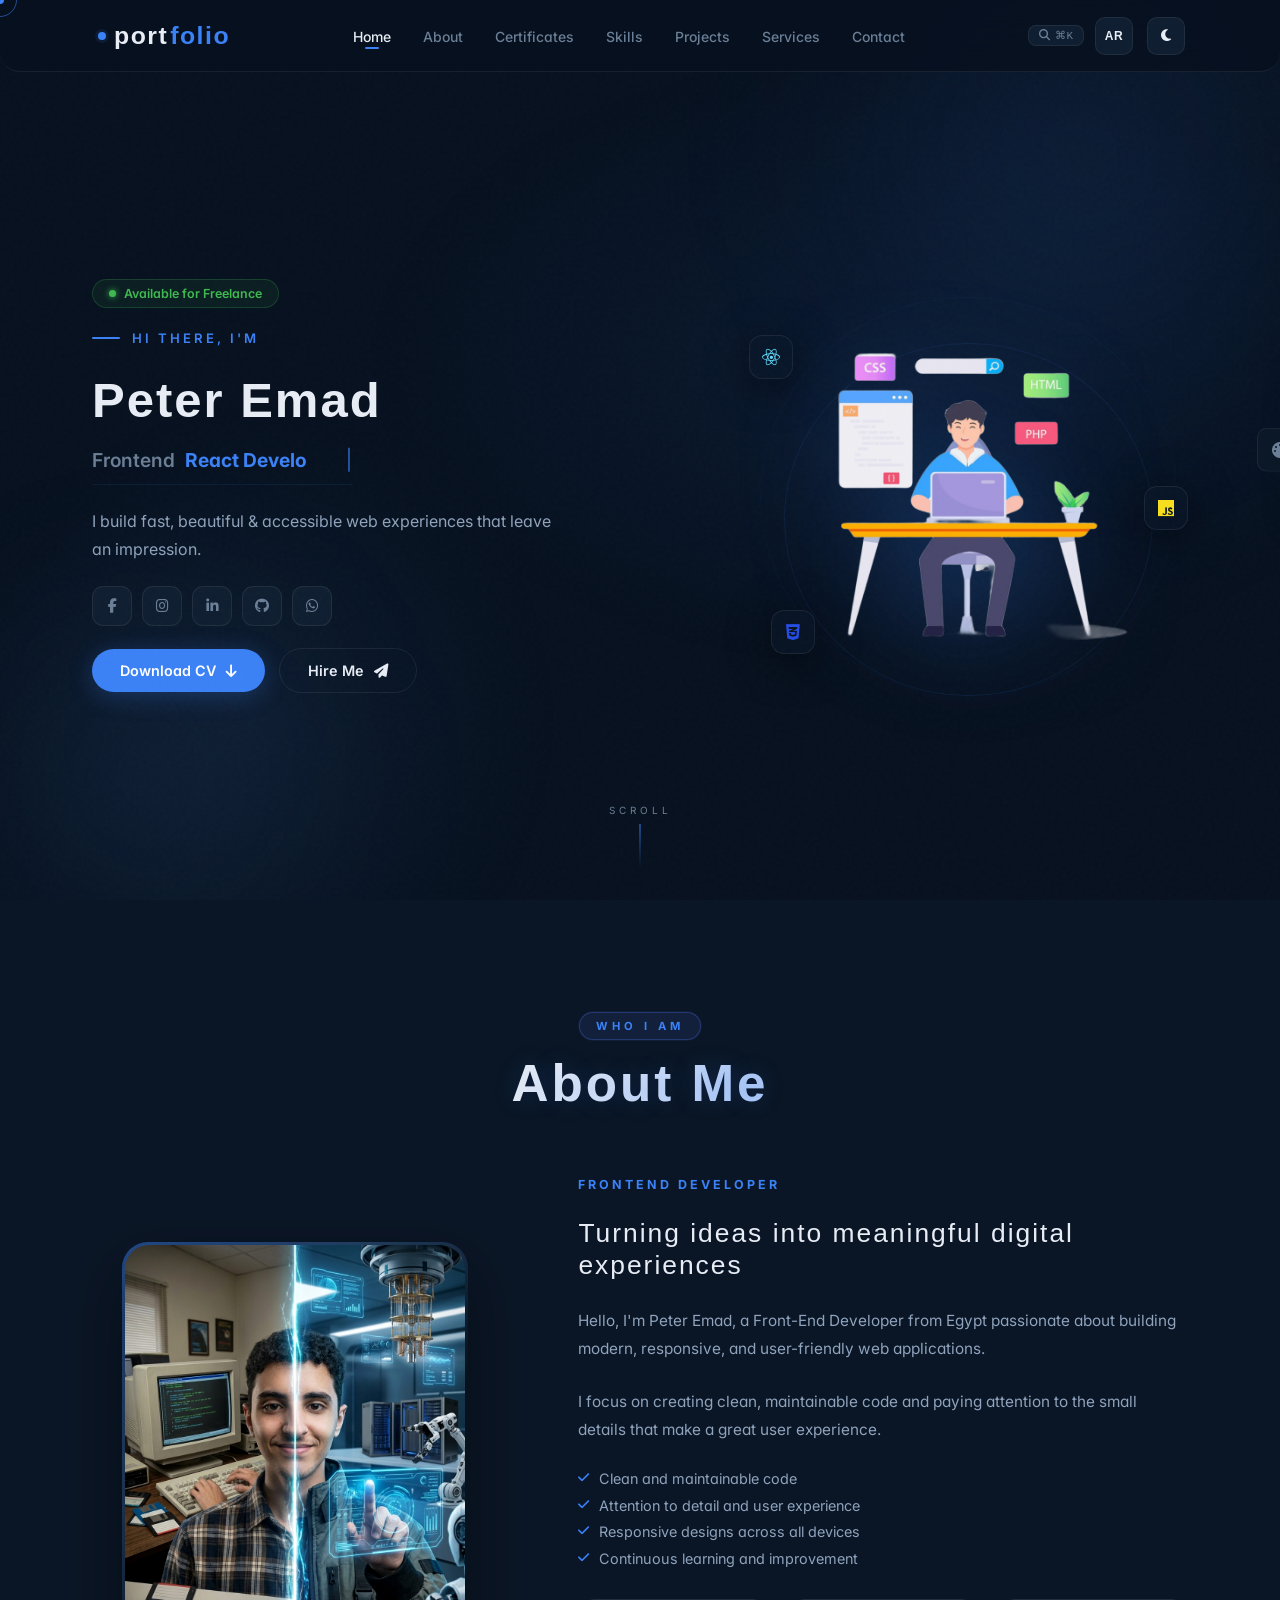
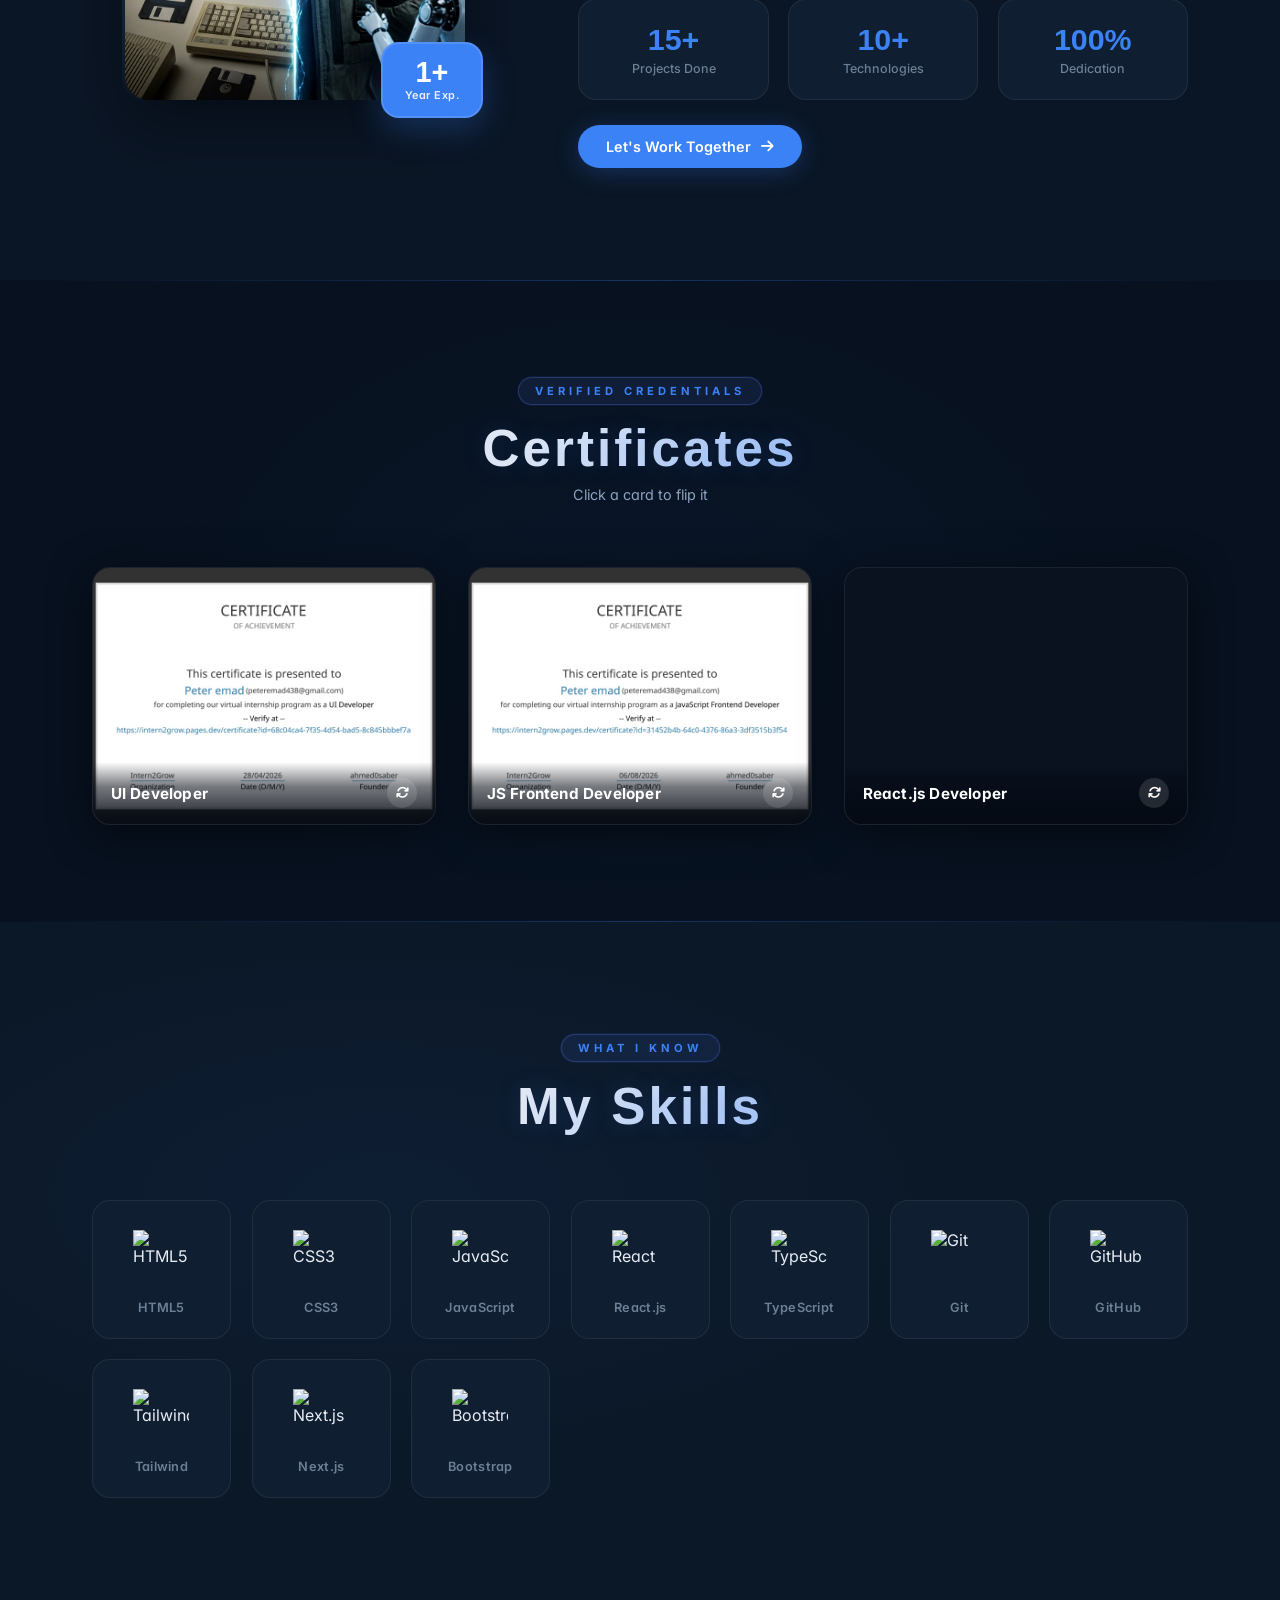
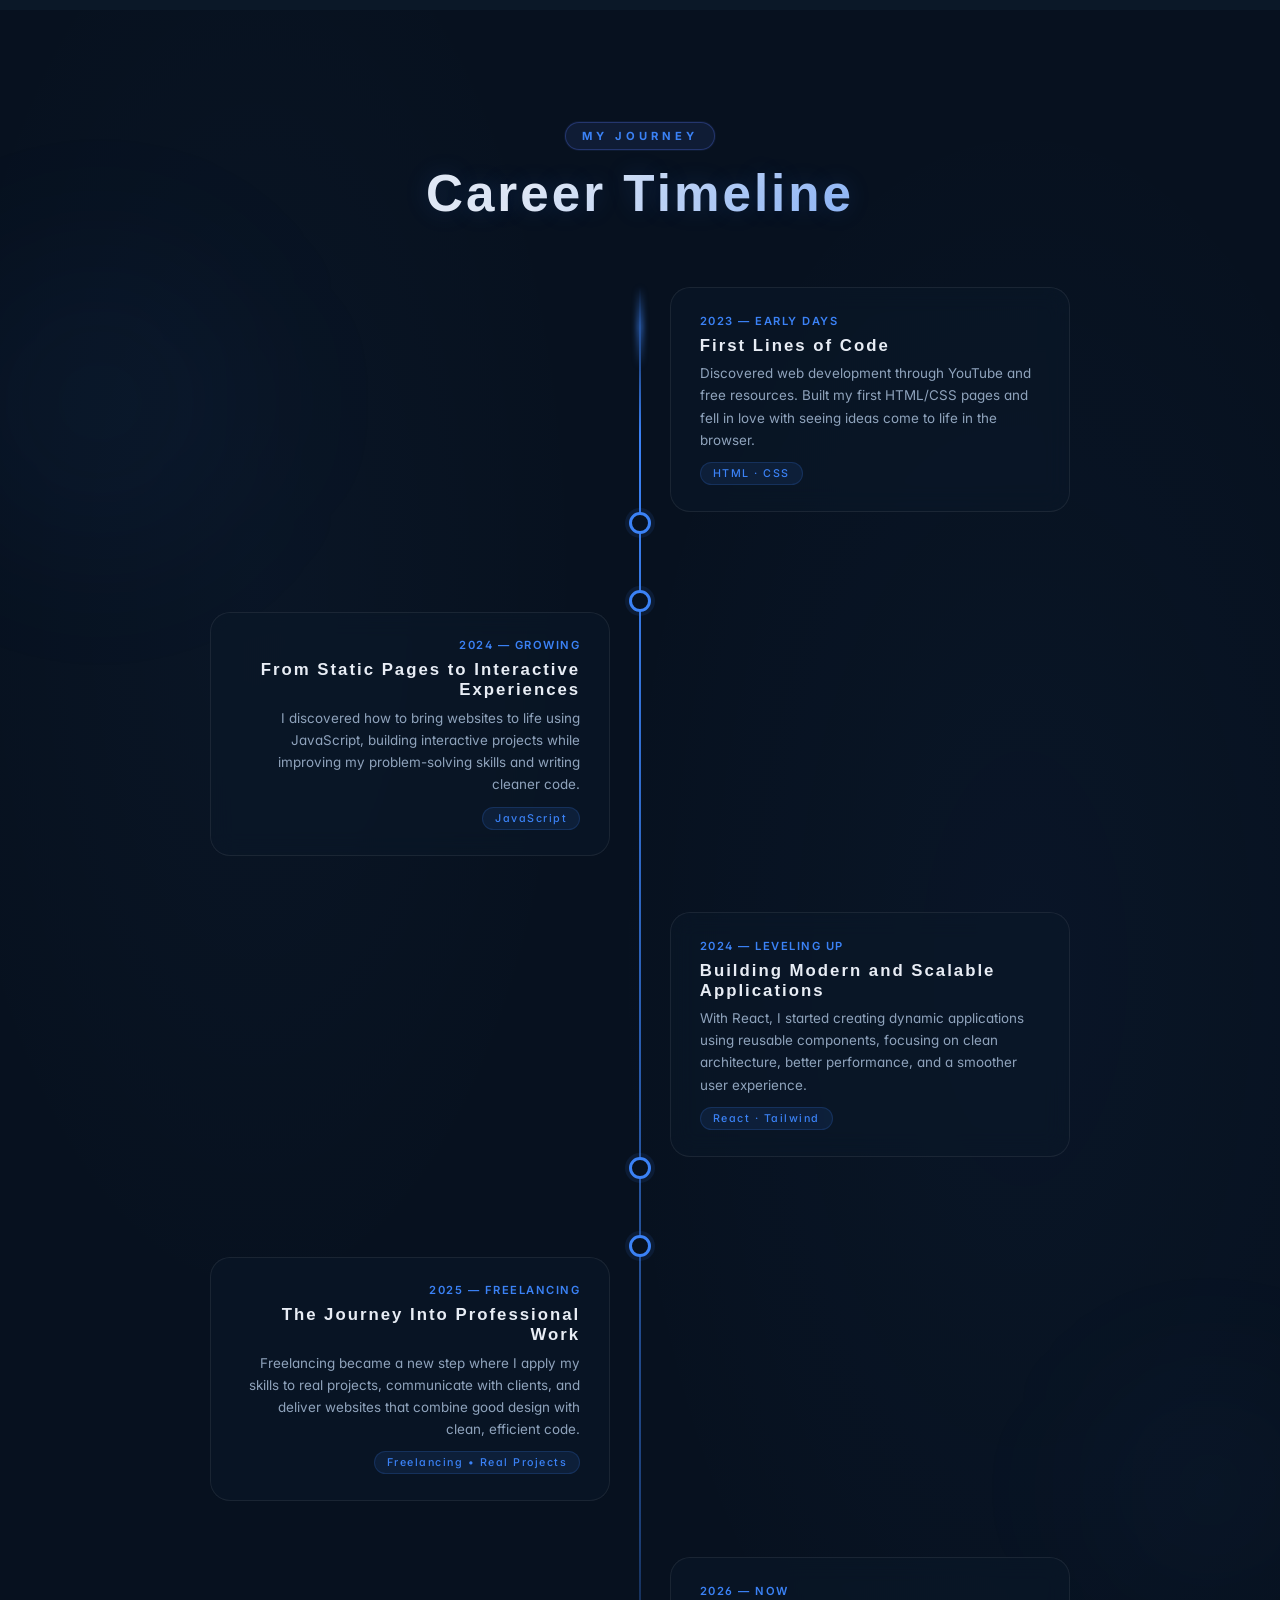
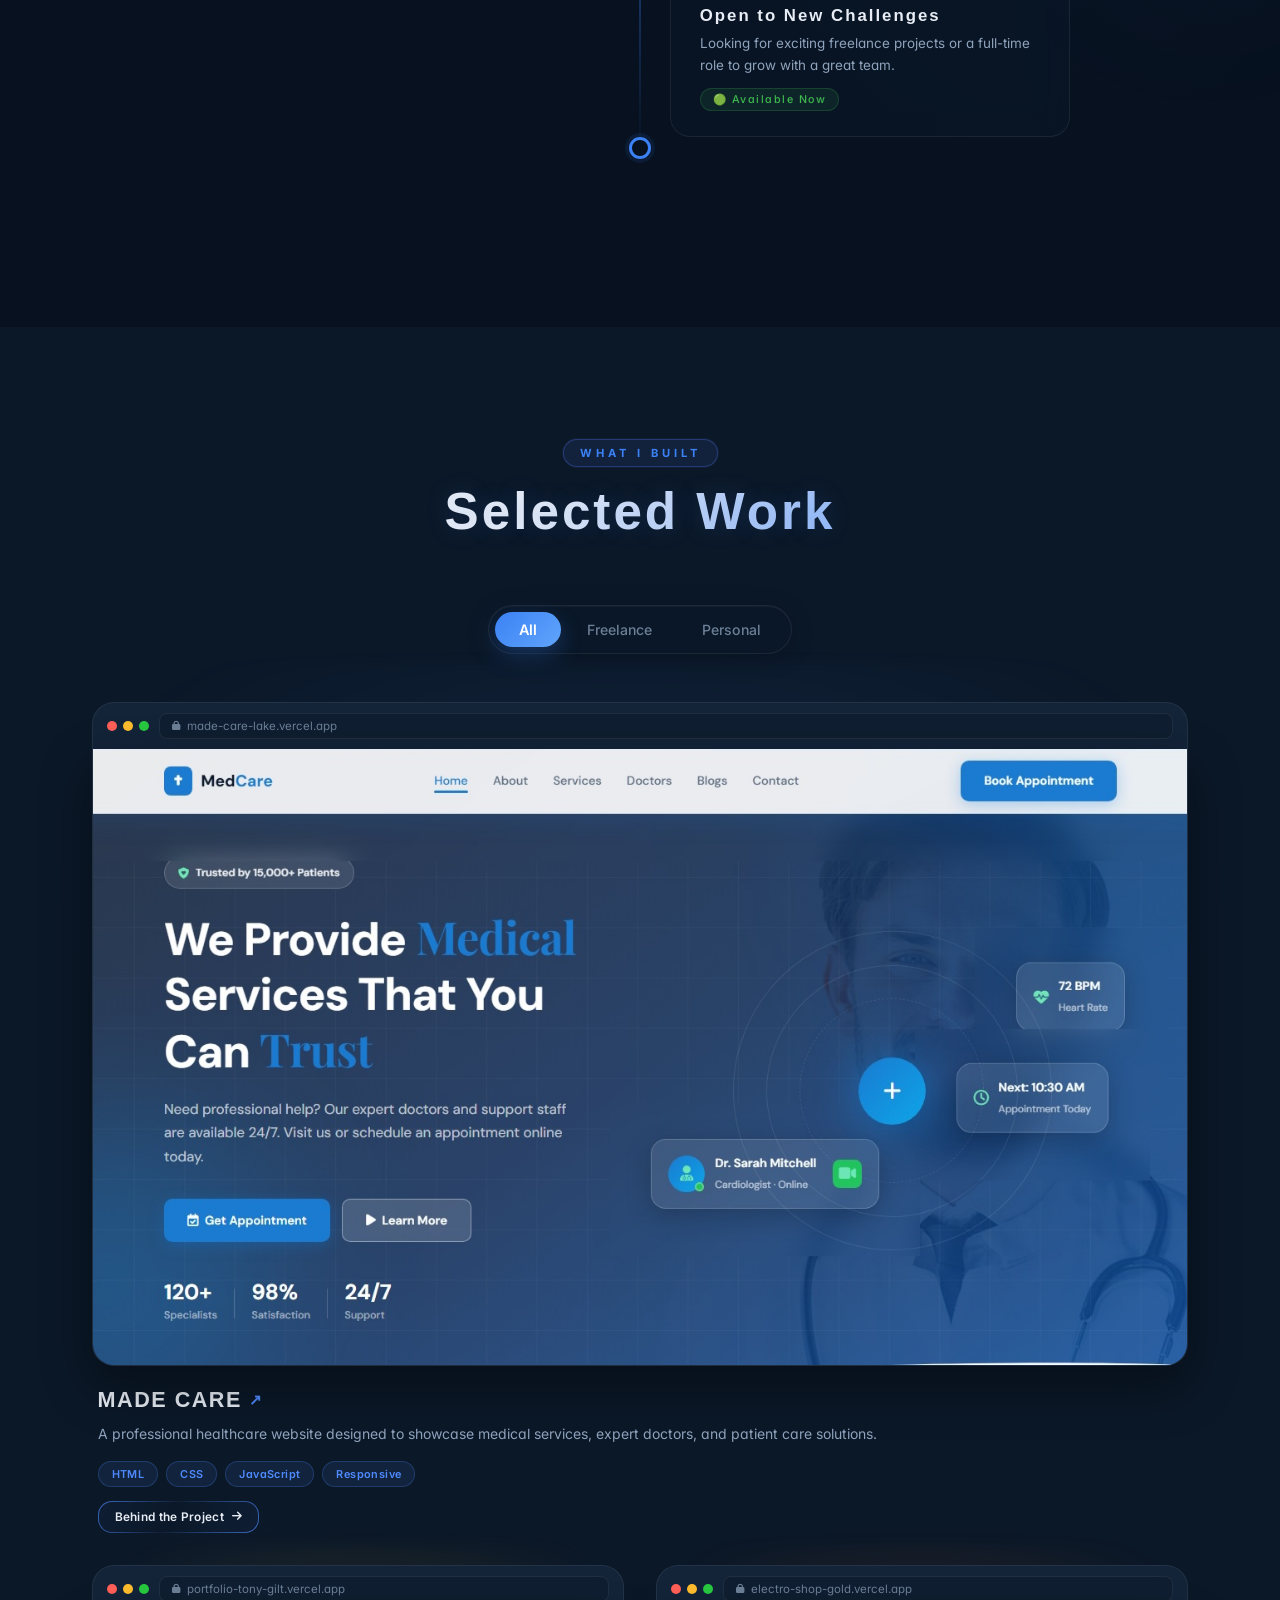
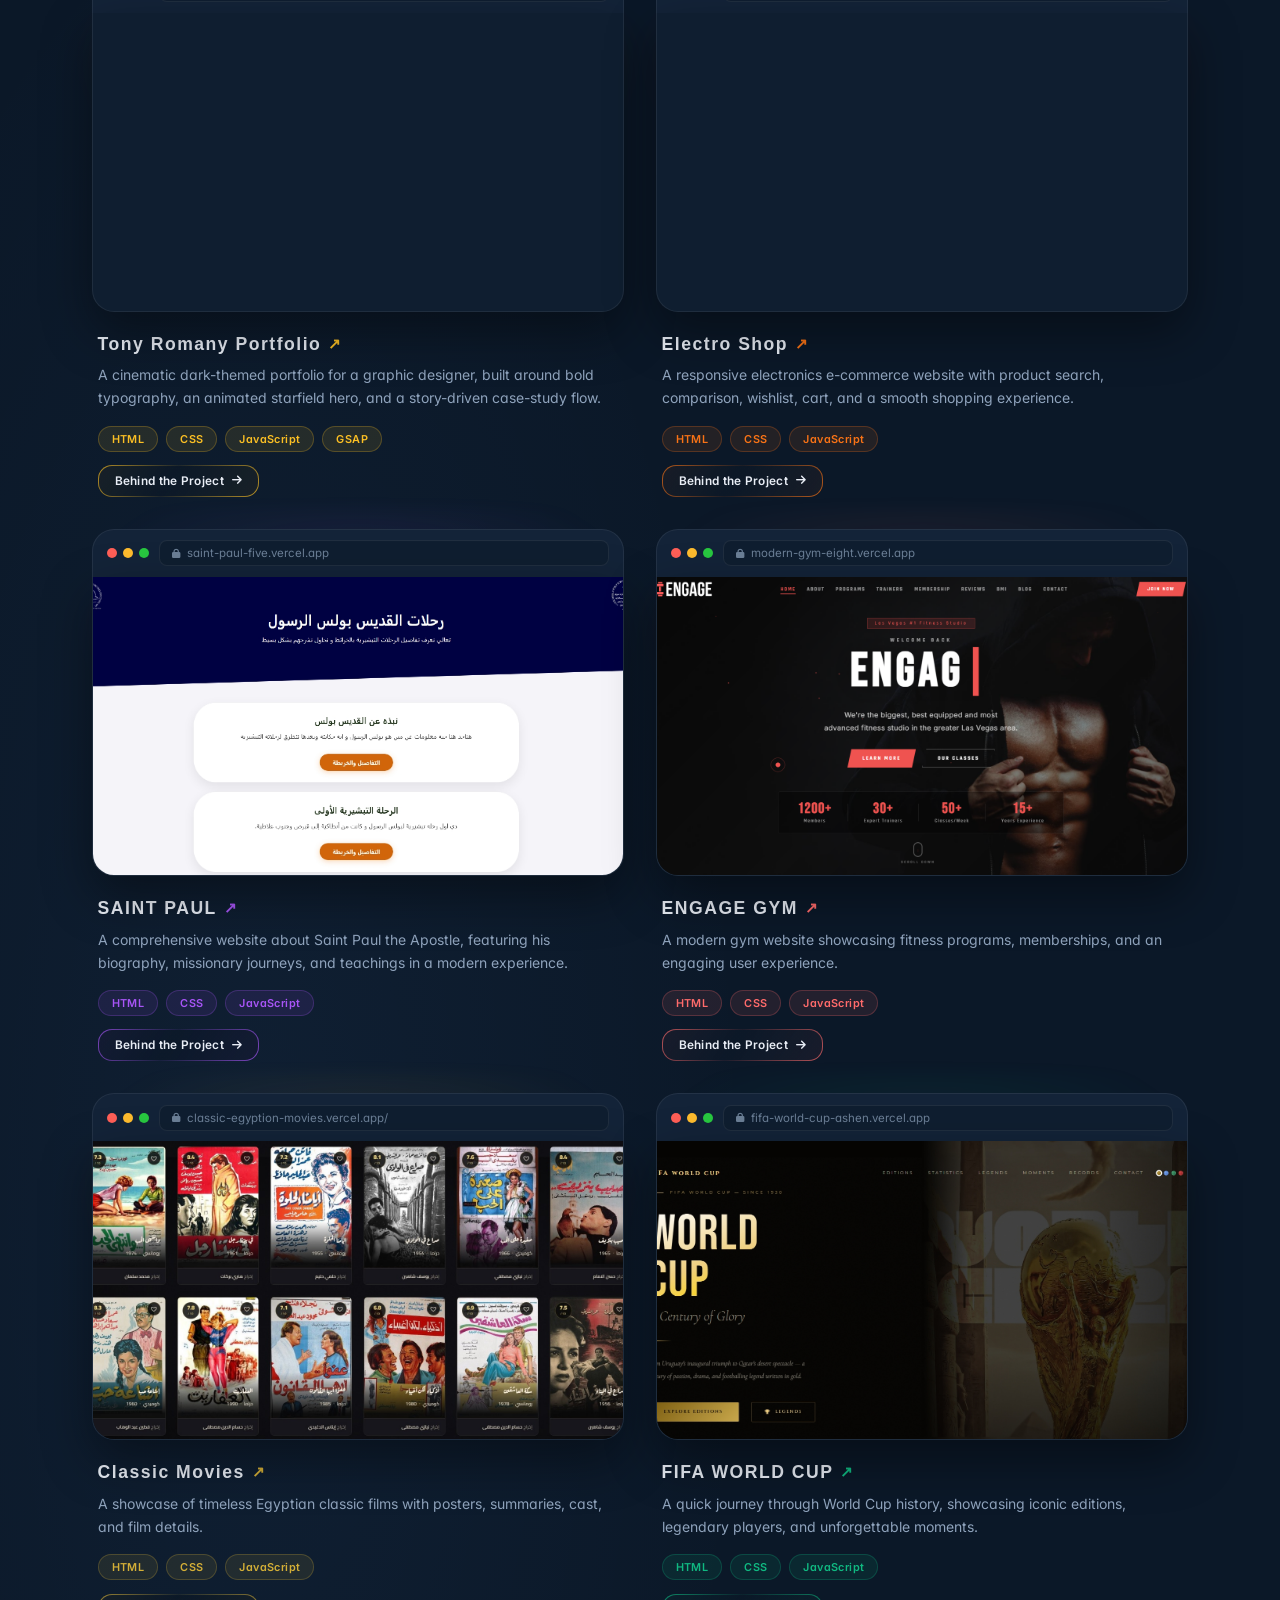
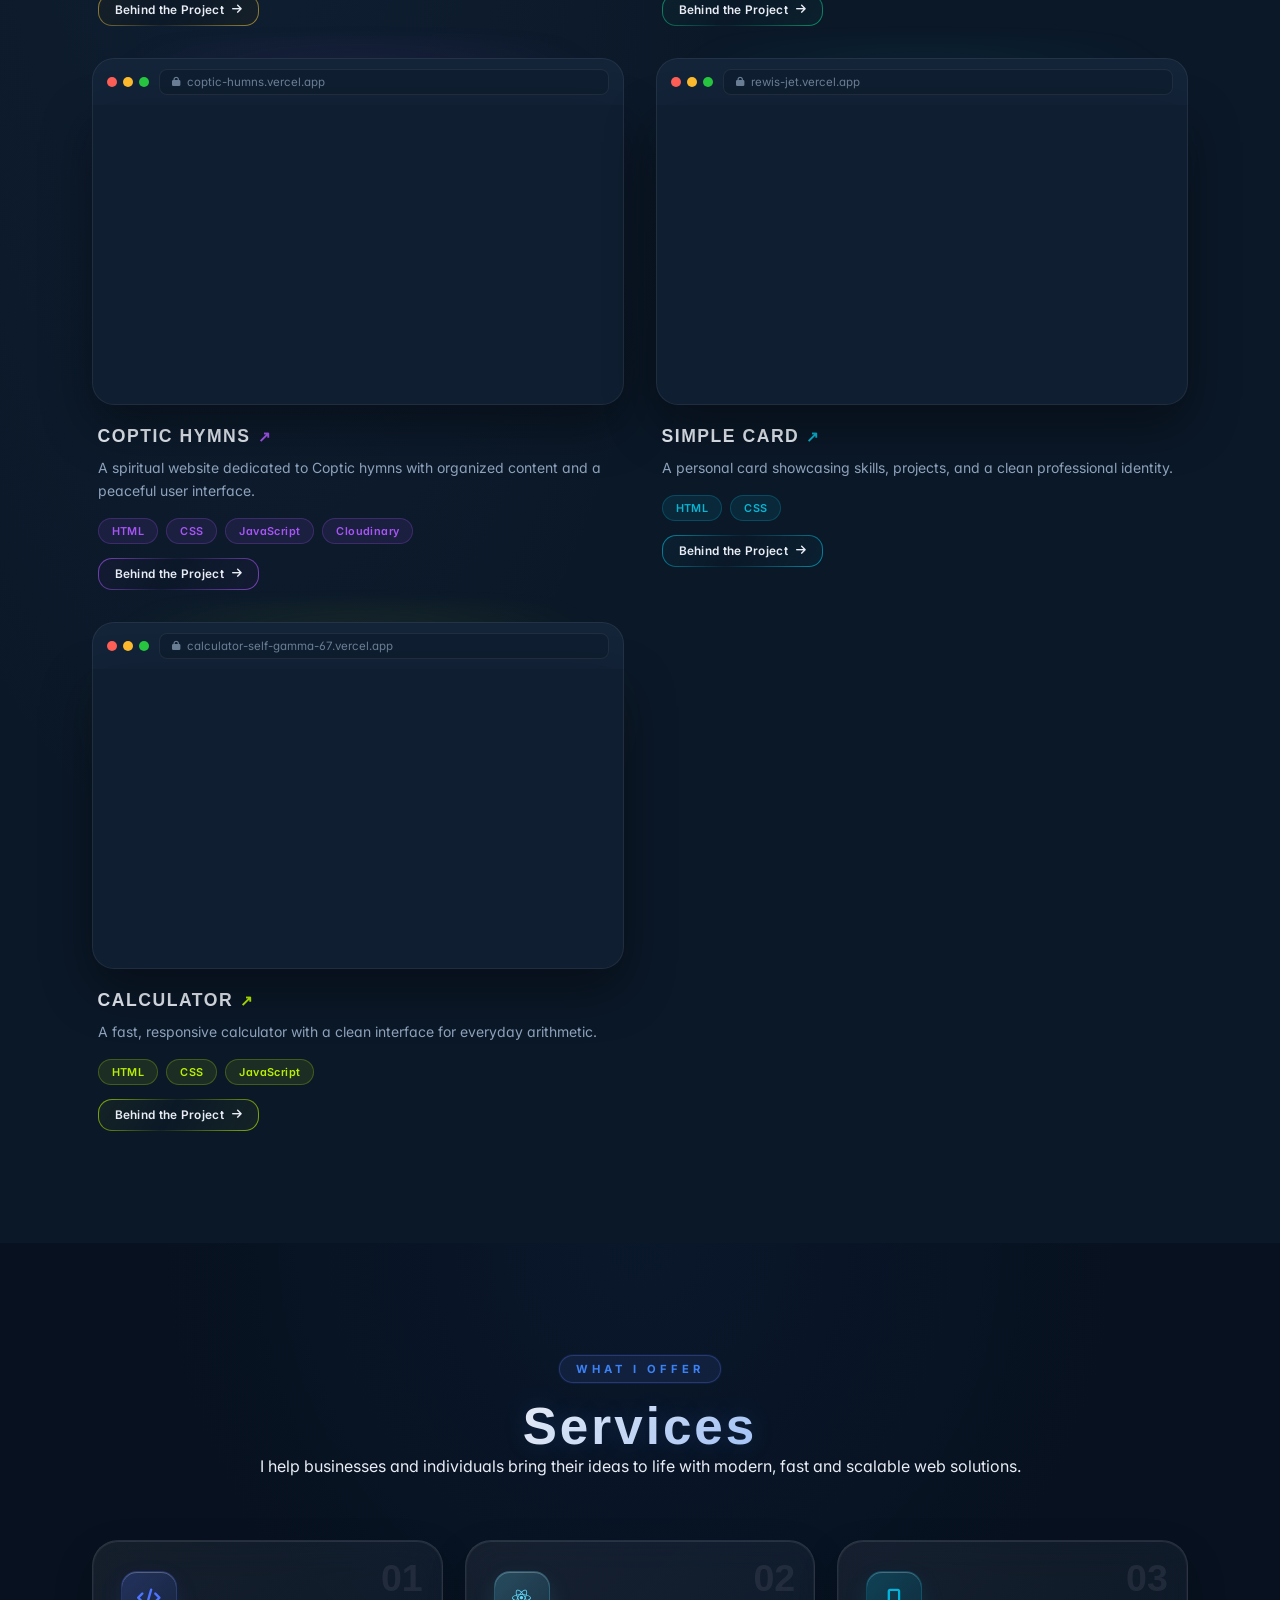
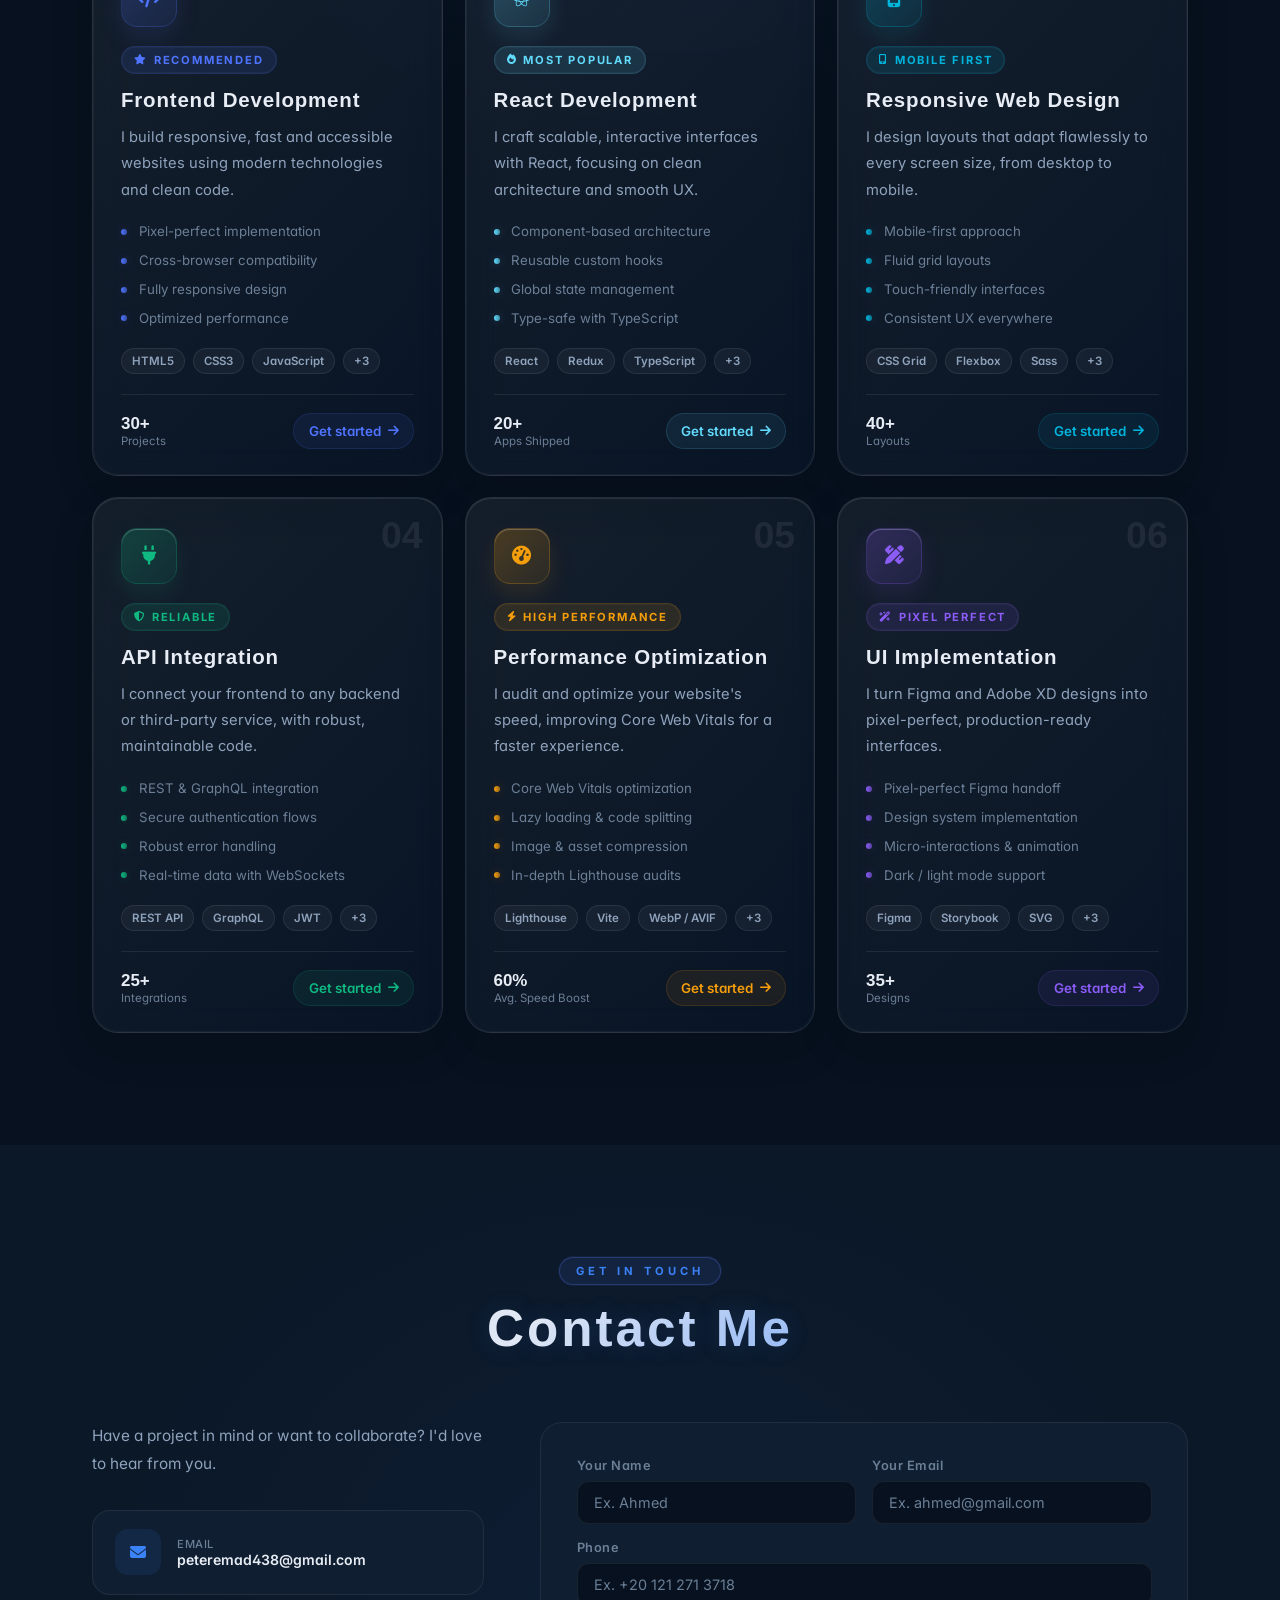
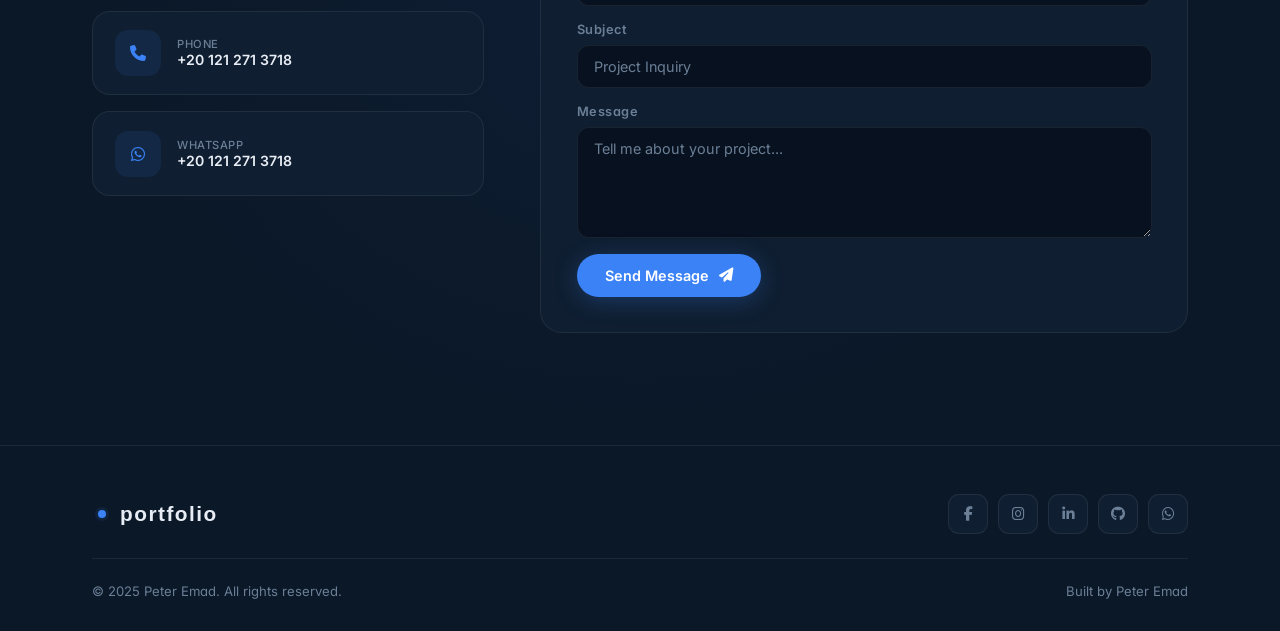
==== commit b0d75039: "pep" ====
--- a/index.html
+++ b/index.html
@@ -2910,7 +2910,7 @@
 
     <!-- Scroll To Top Button -->
     <button class="scroll-top" id="scrollTop" aria-label="Scroll to top">
-      <i class="fa-solid fa-arrow-up"></i>
+   <i class="fa-solid fa-angles-up"></i> </i>
     </button>
 
     <!-- ════════════════════════════════════
--- a/style.css
+++ b/style.css
@@ -189,7 +189,7 @@
   align-items: center;
   justify-content: center;
   font-family: "Clash Display", sans-serif;
-  font-weight: 700;
+  font-weight: 600;
   /* Scales continuously with viewport width: small on phones,
      medium on tablets, large on laptops/desktops — no hard jumps. */
   font-size: clamp(1.65rem, 7.2vw, 4.5rem);
@@ -4061,6 +4061,44 @@
 .btp-body--no-hero {
   padding-top: clamp(4rem, 8vw, 5.5rem);
 }
+.btp-modal-header {
+  display: flex;
+  align-items: center;
+  gap: 1rem;
+}
+.btp-modal-icon {
+  width: 56px;
+  height: 56px;
+  flex-shrink: 0;
+  border-radius: 16px;
+  display: flex;
+  align-items: center;
+  justify-content: center;
+  font-size: 1.4rem;
+  background: rgba(var(--btp-accent-rgb, 59, 130, 246), 0.14);
+  color: var(--btp-accent, var(--accent));
+  border: 1px solid rgba(var(--btp-accent-rgb, 59, 130, 246), 0.32);
+}
+.btp-modal-header-text {
+  display: flex;
+  flex-direction: column;
+  gap: 0.4rem;
+  min-width: 0;
+}
+.btp-modal-header-text .btp-hero-tag {
+  margin-bottom: 0;
+  align-self: flex-start;
+}
+.btp-modal-title {
+  font-family: "Clash Display", sans-serif;
+  font-size: clamp(1.25rem, 2.6vw, 1.7rem);
+  font-weight: 600;
+  color: var(--text);
+  line-height: 1.2;
+}
+[lang="ar"] .btp-modal-title {
+  font-family: "Cairo", sans-serif;
+}
 .btp-section {
   opacity: 0;
   transform: translateY(28px);
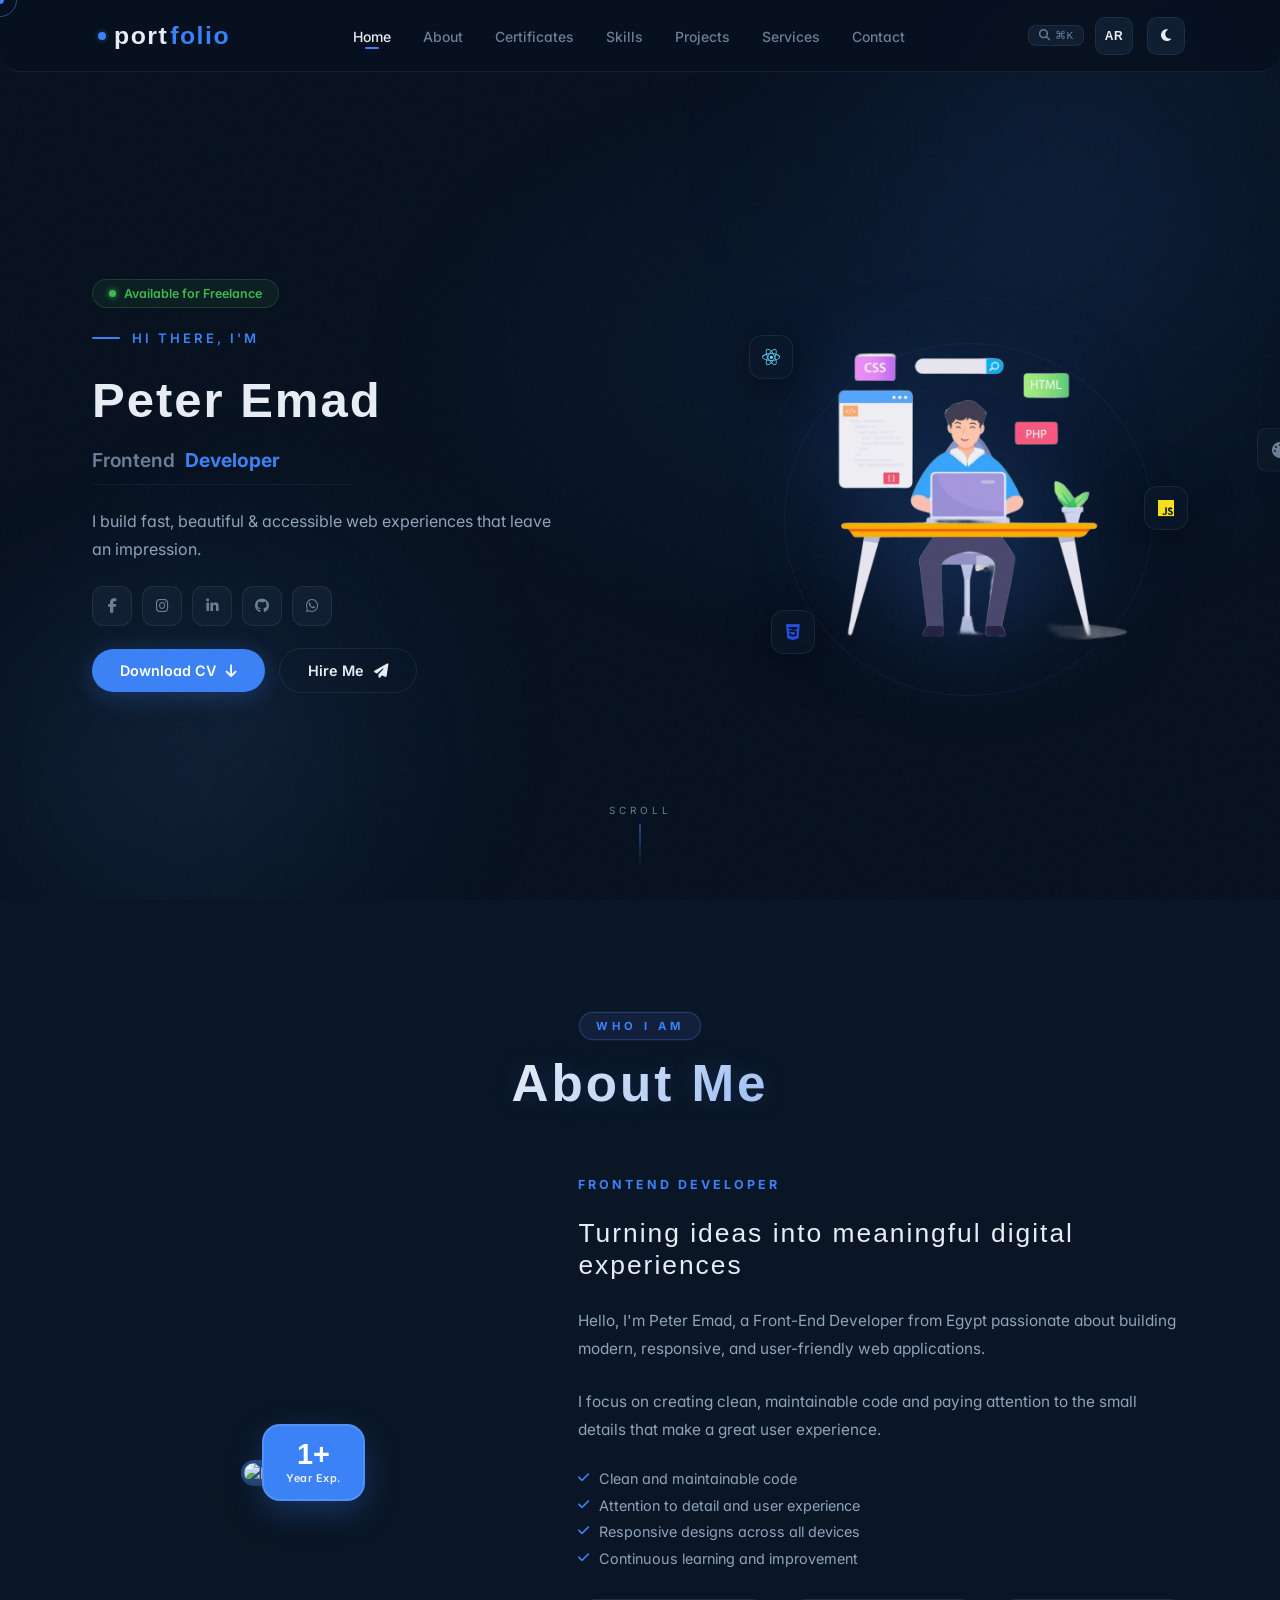
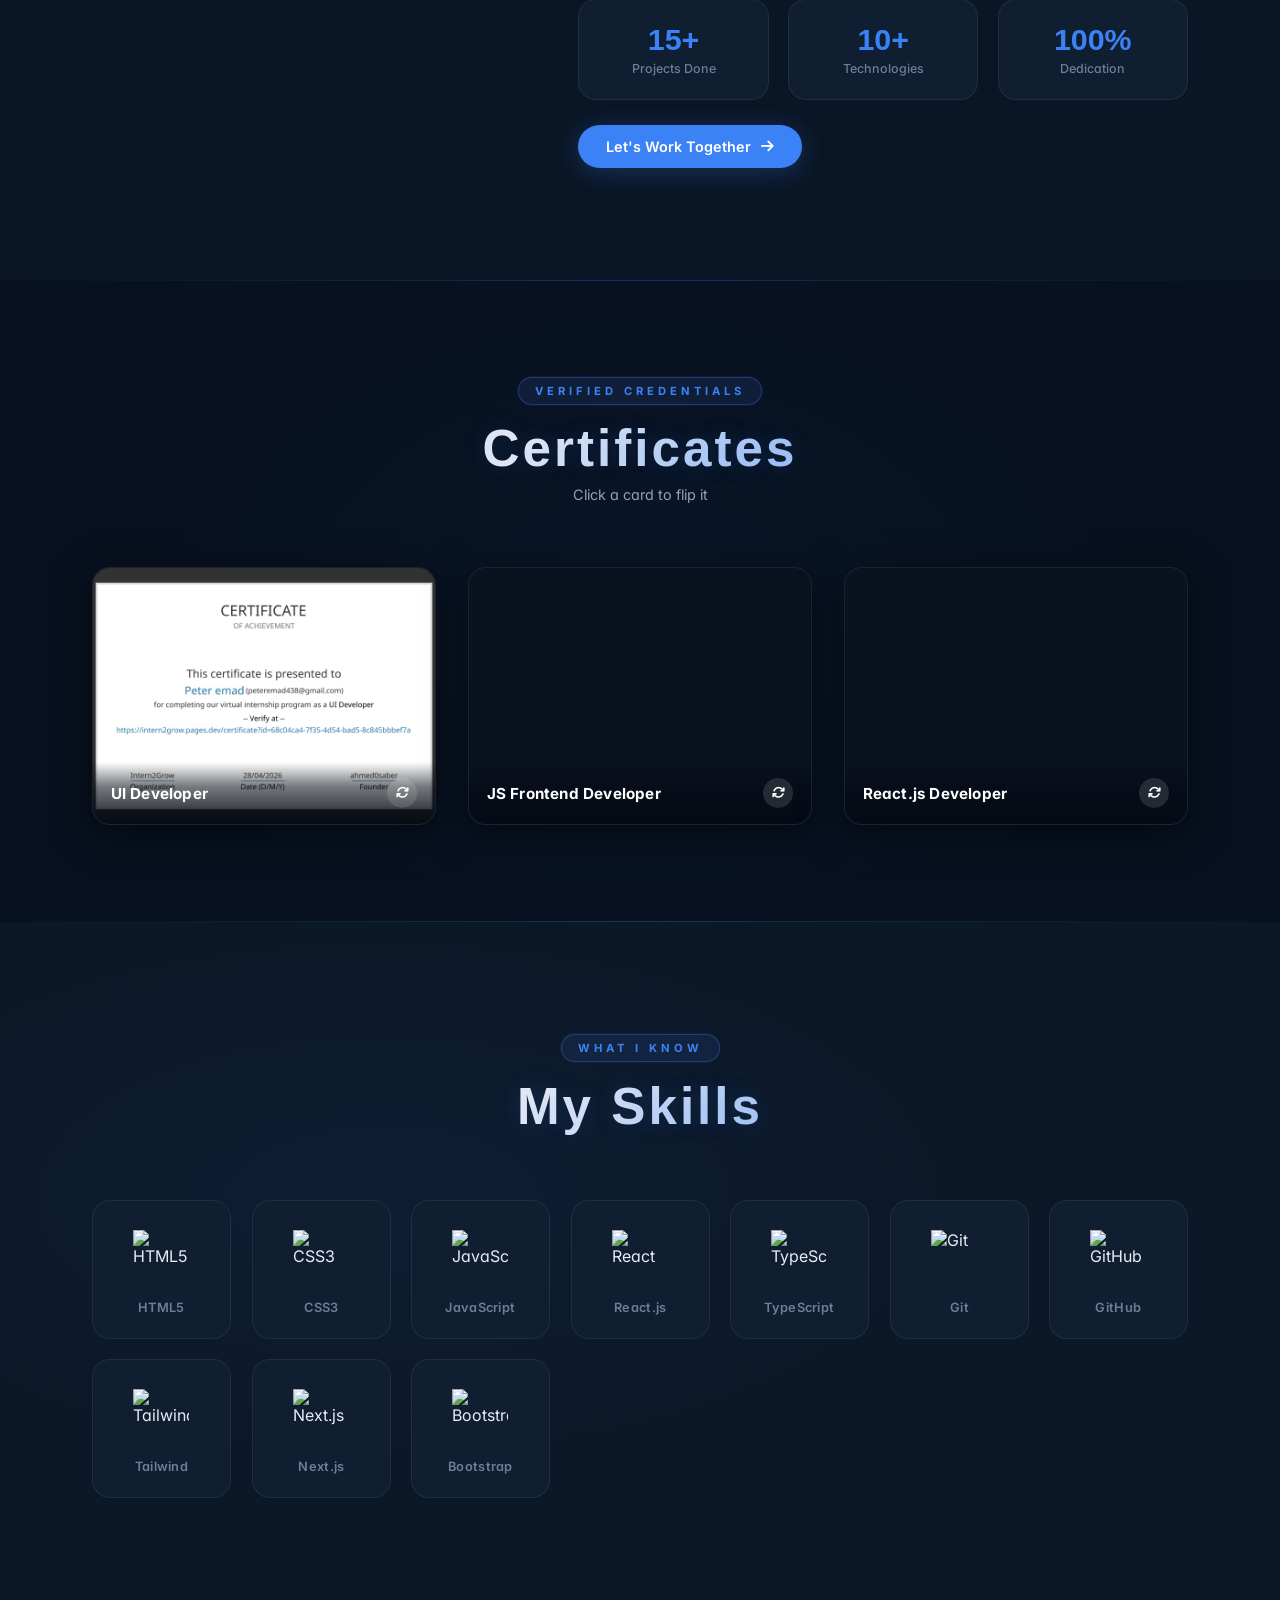
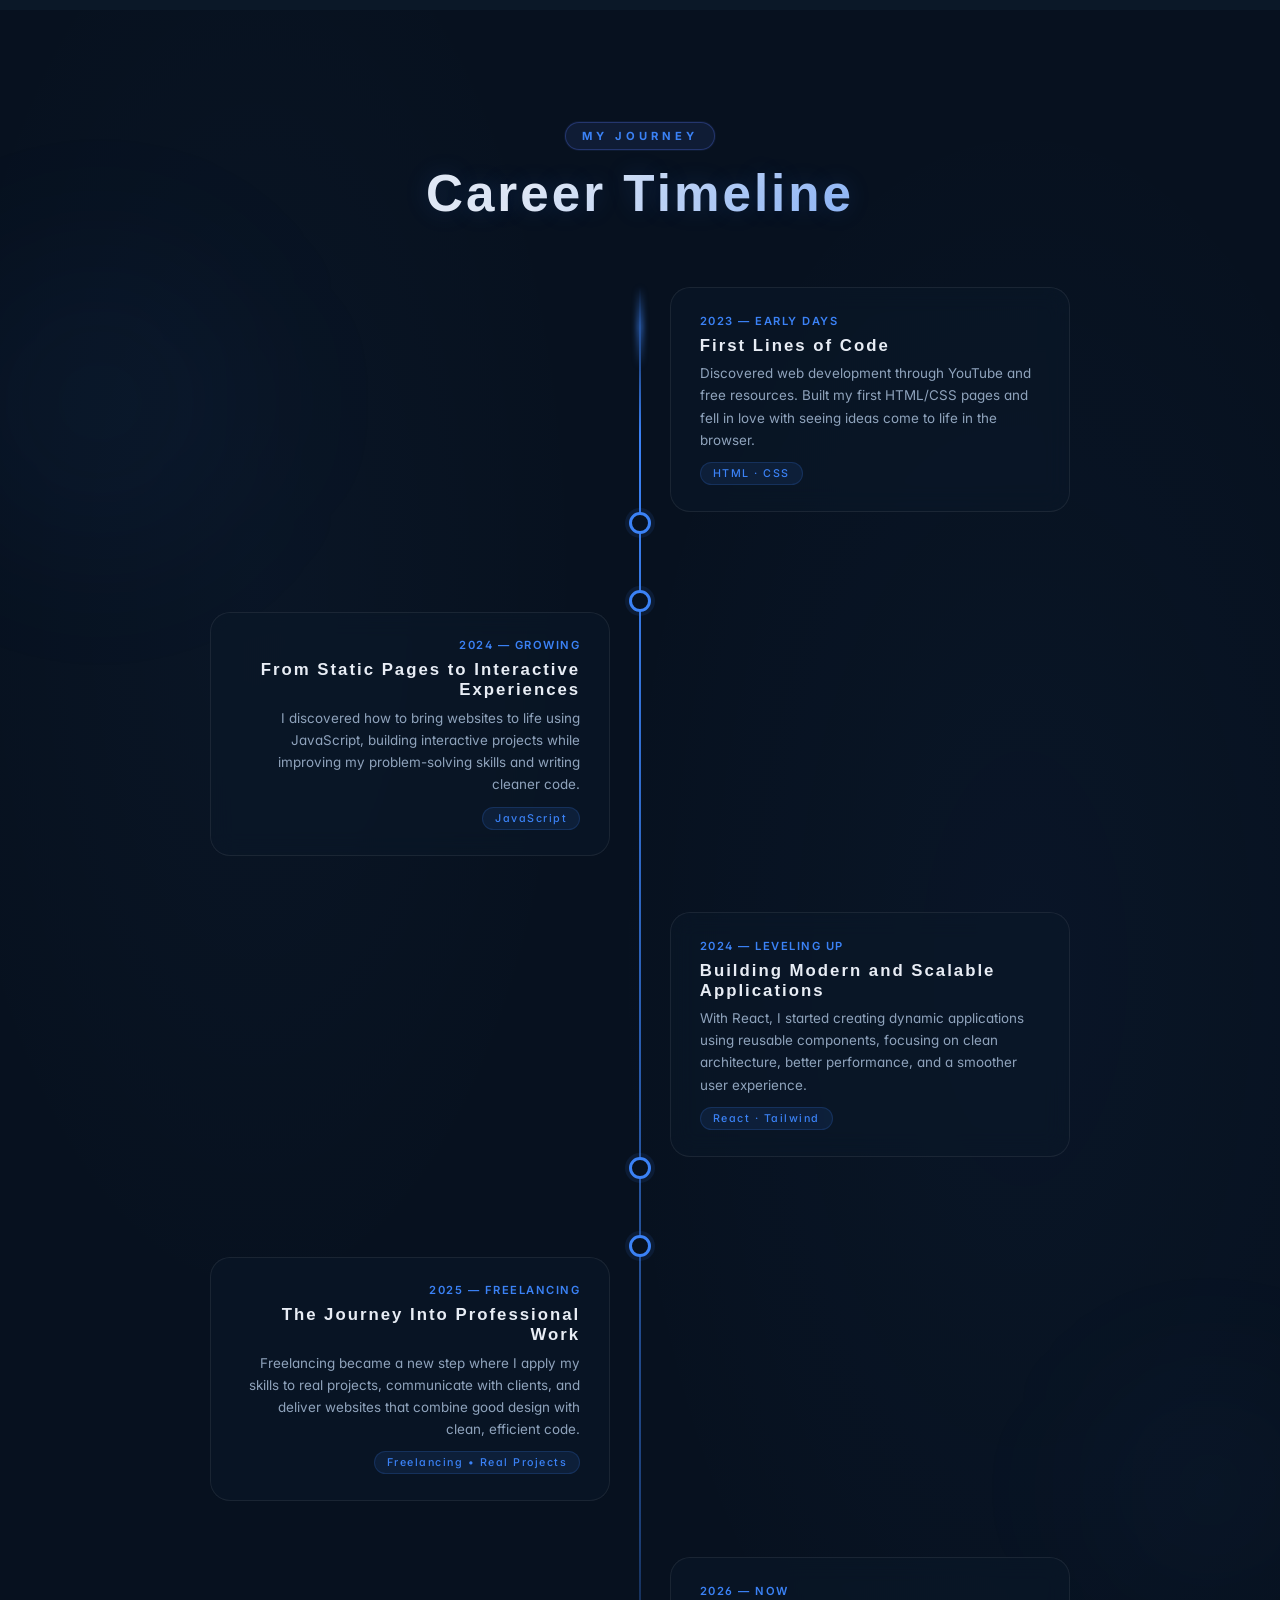
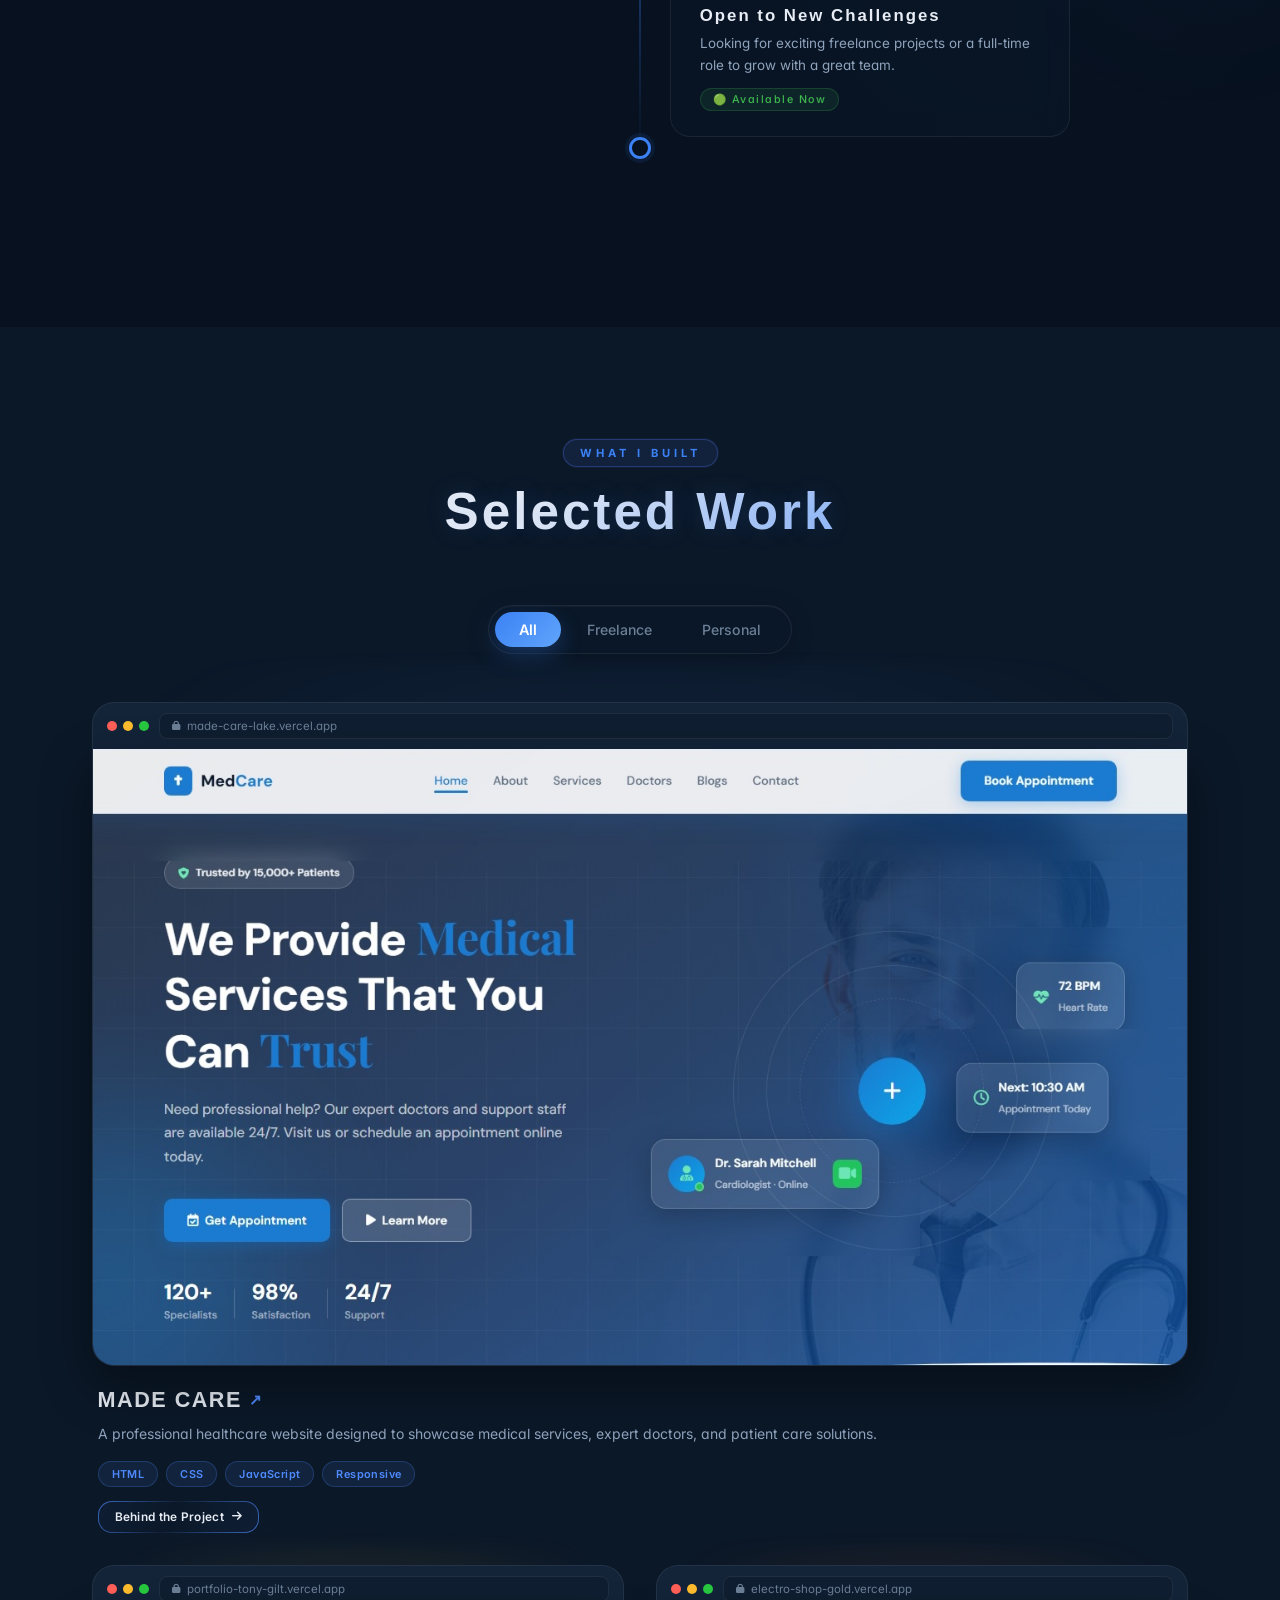
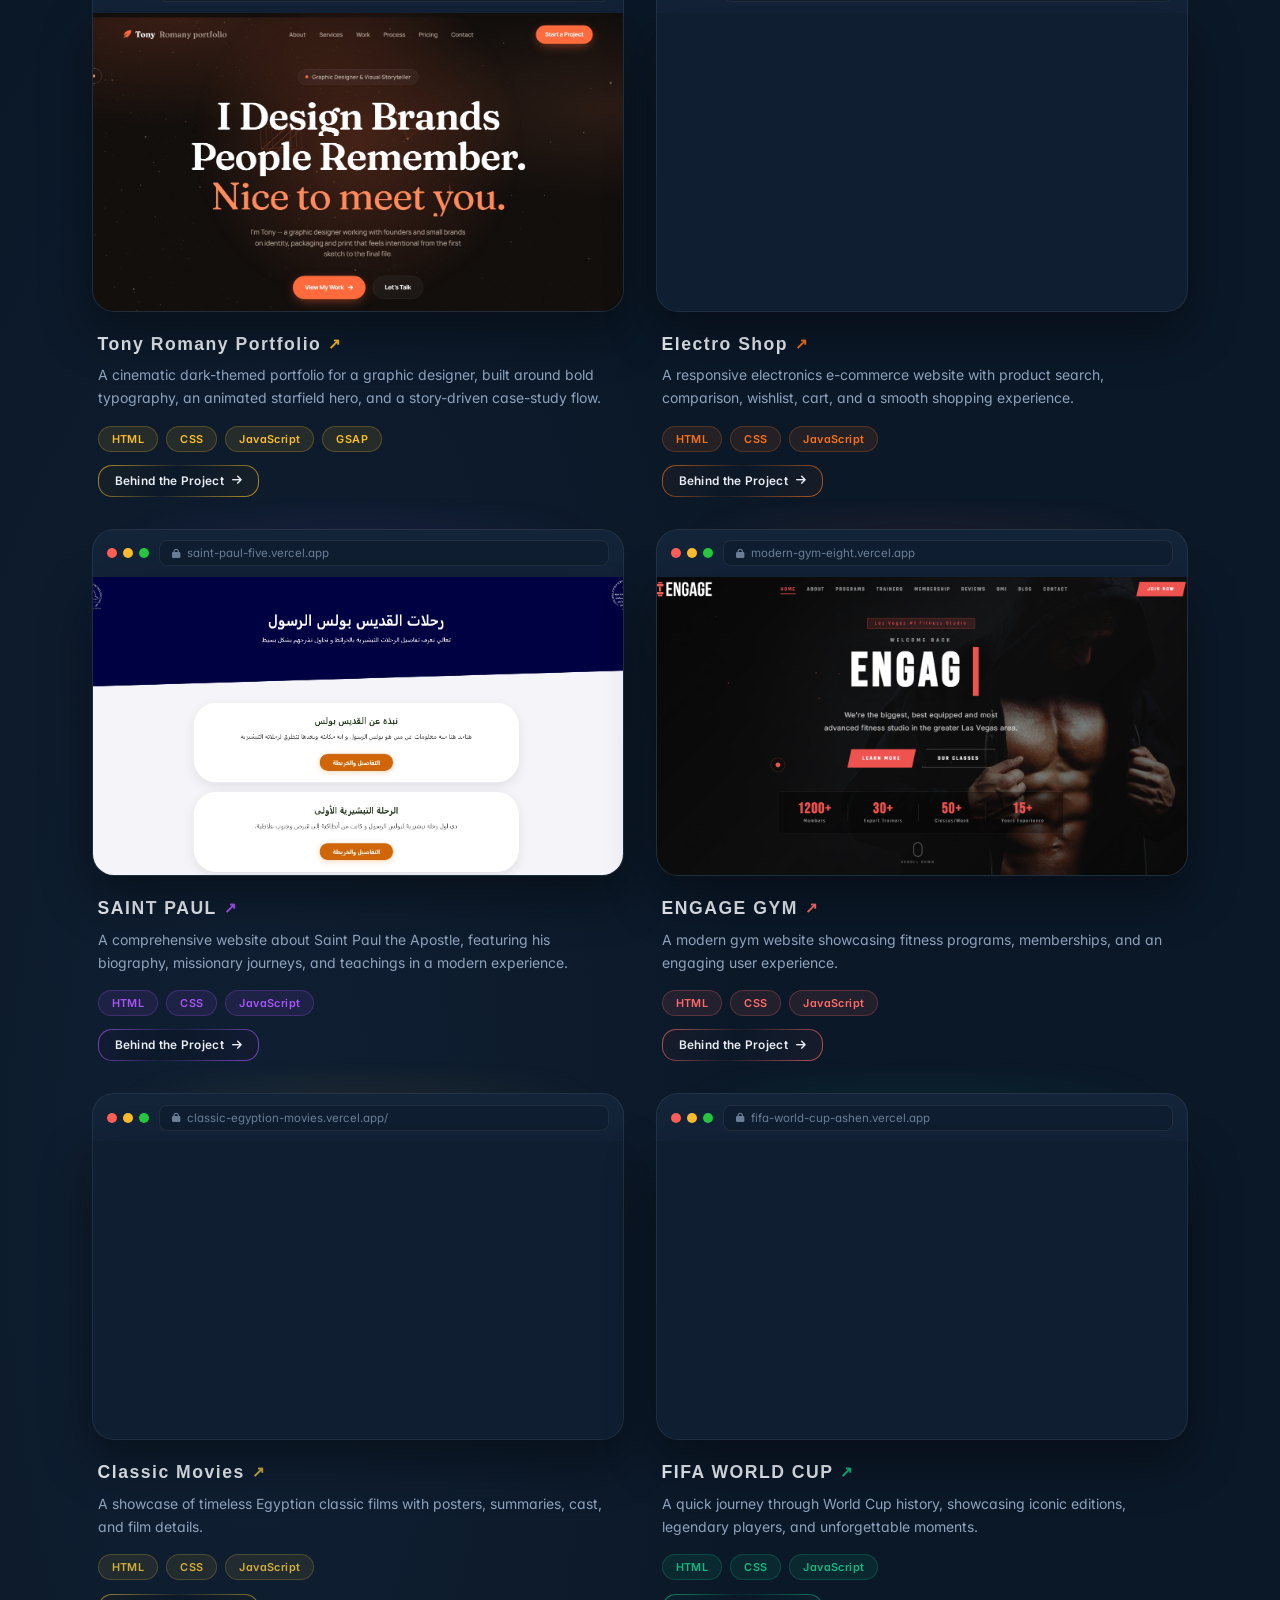
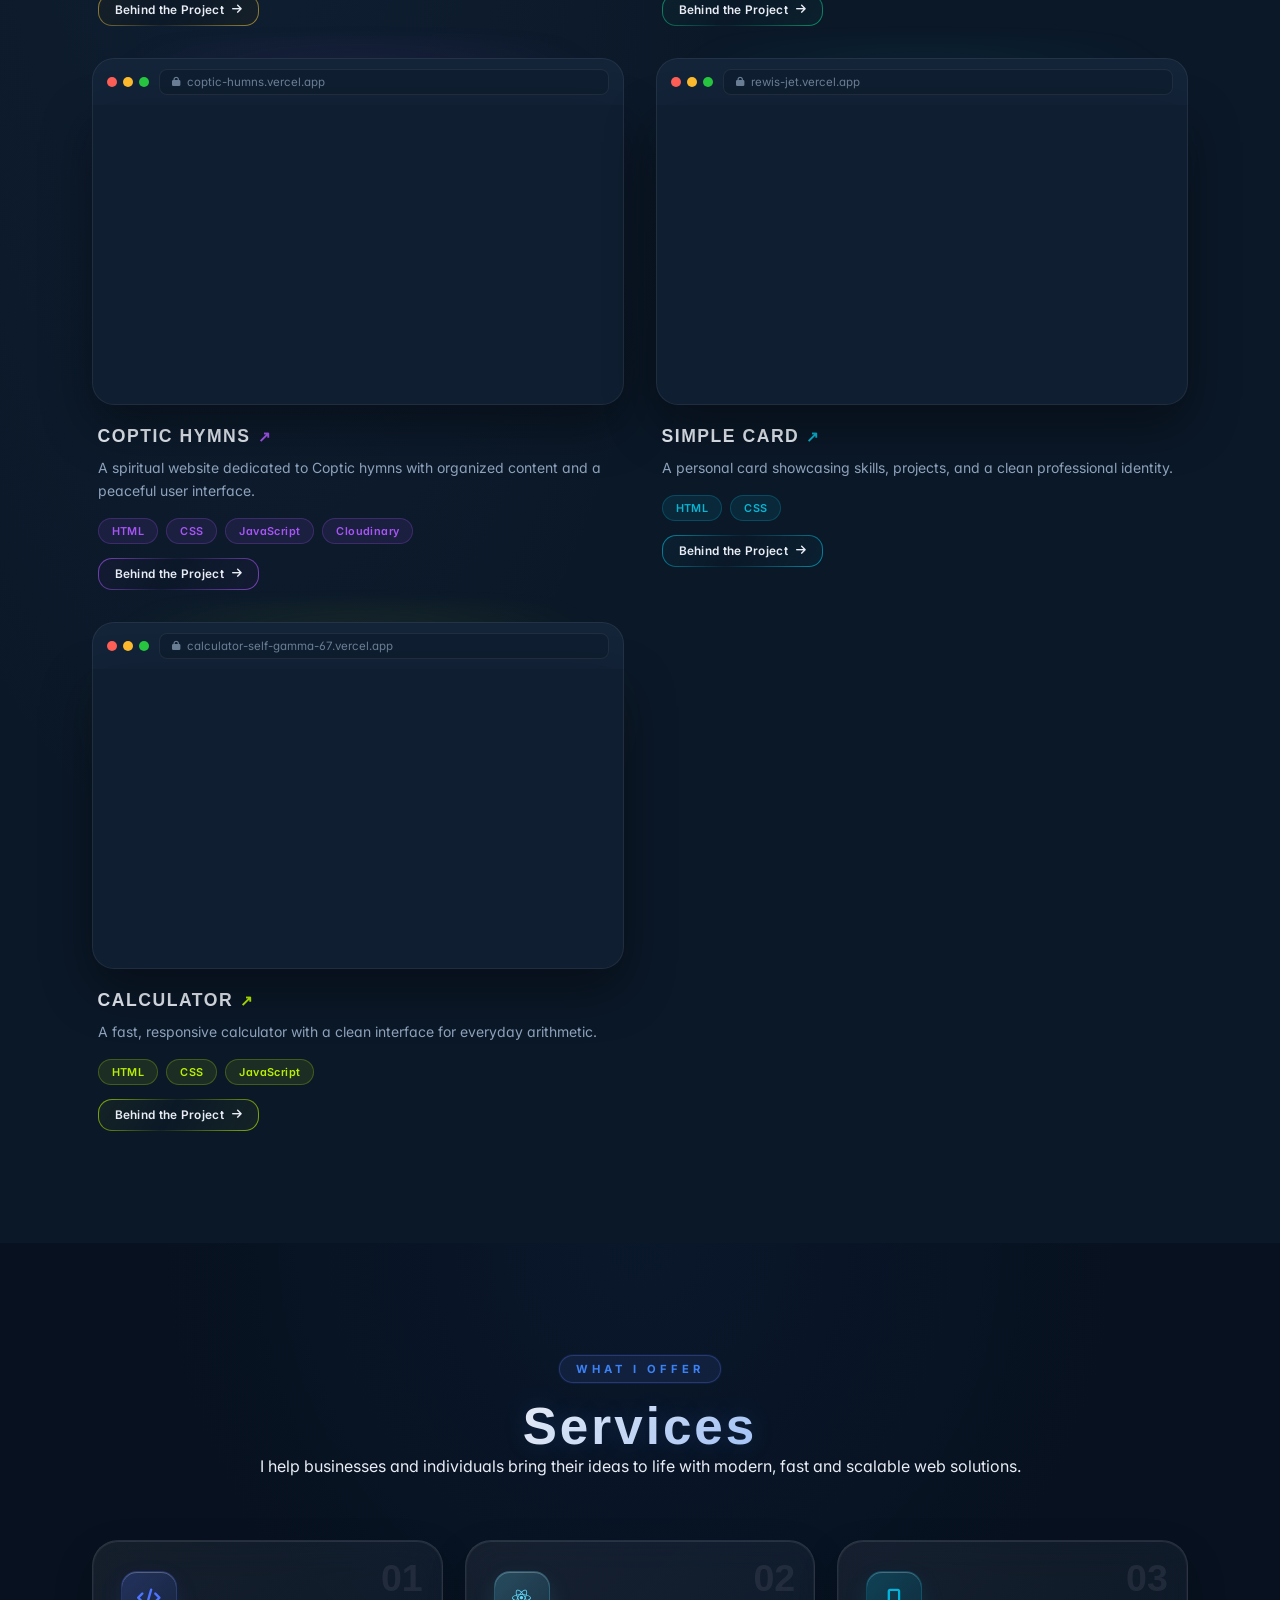
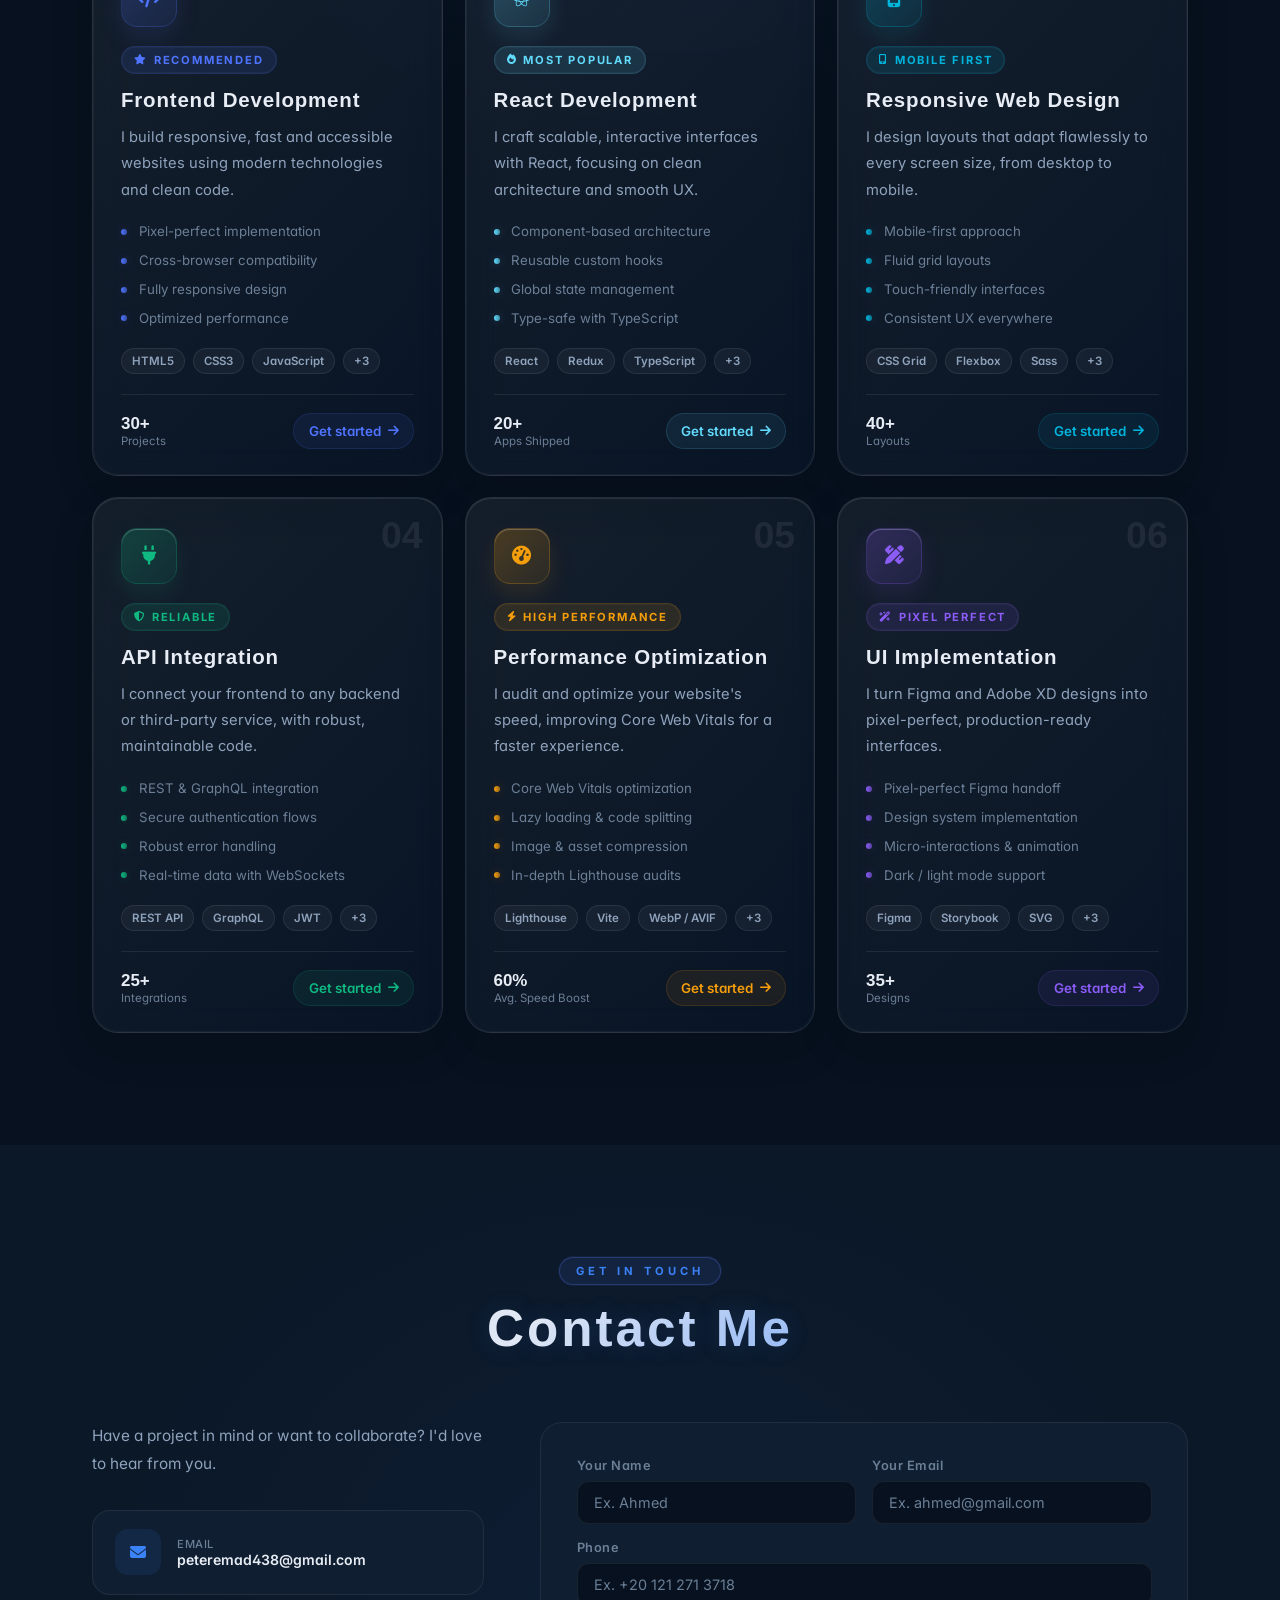
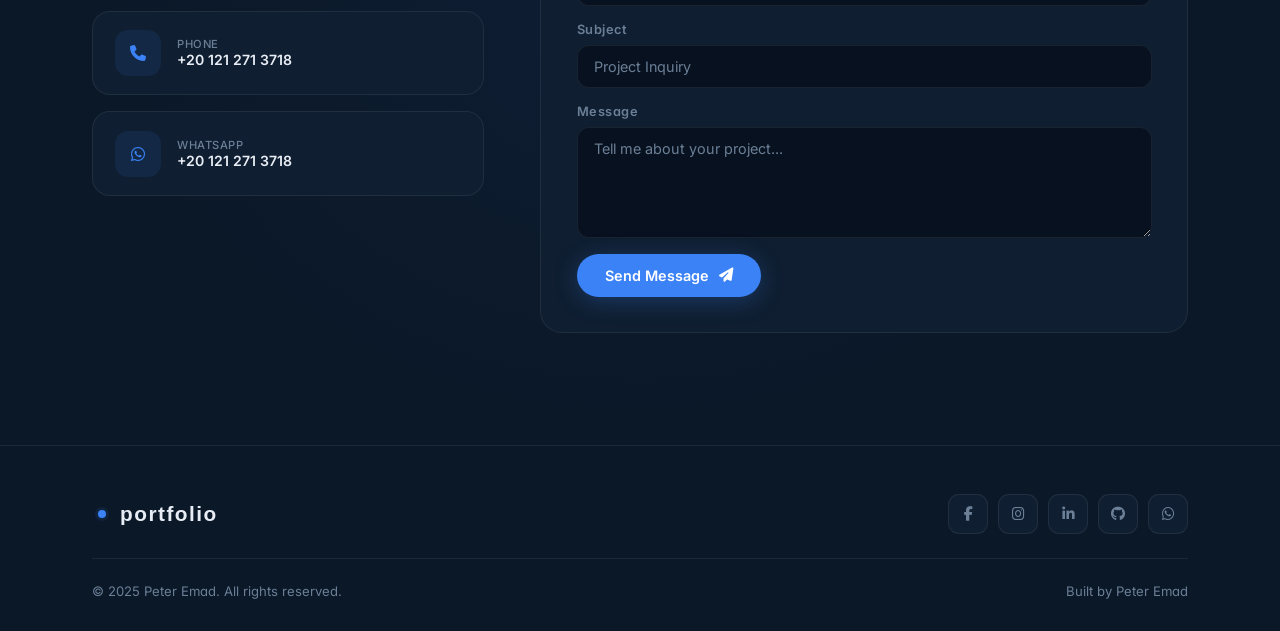
==== commit ccd7af7e: "picture1" ====
--- a/index.html
+++ b/index.html
@@ -343,7 +343,7 @@
               <img
                 loading="lazy"
                 decoding="async"
-                src="IMG-20260713-WA0172.jpg"
+                src="c:\Users\Patoooooooot\OneDrive\Pictures\Me\IMG-20260918-WA0150.jpg"
                 alt="Peter Emad"
                 class="about-img"
               />
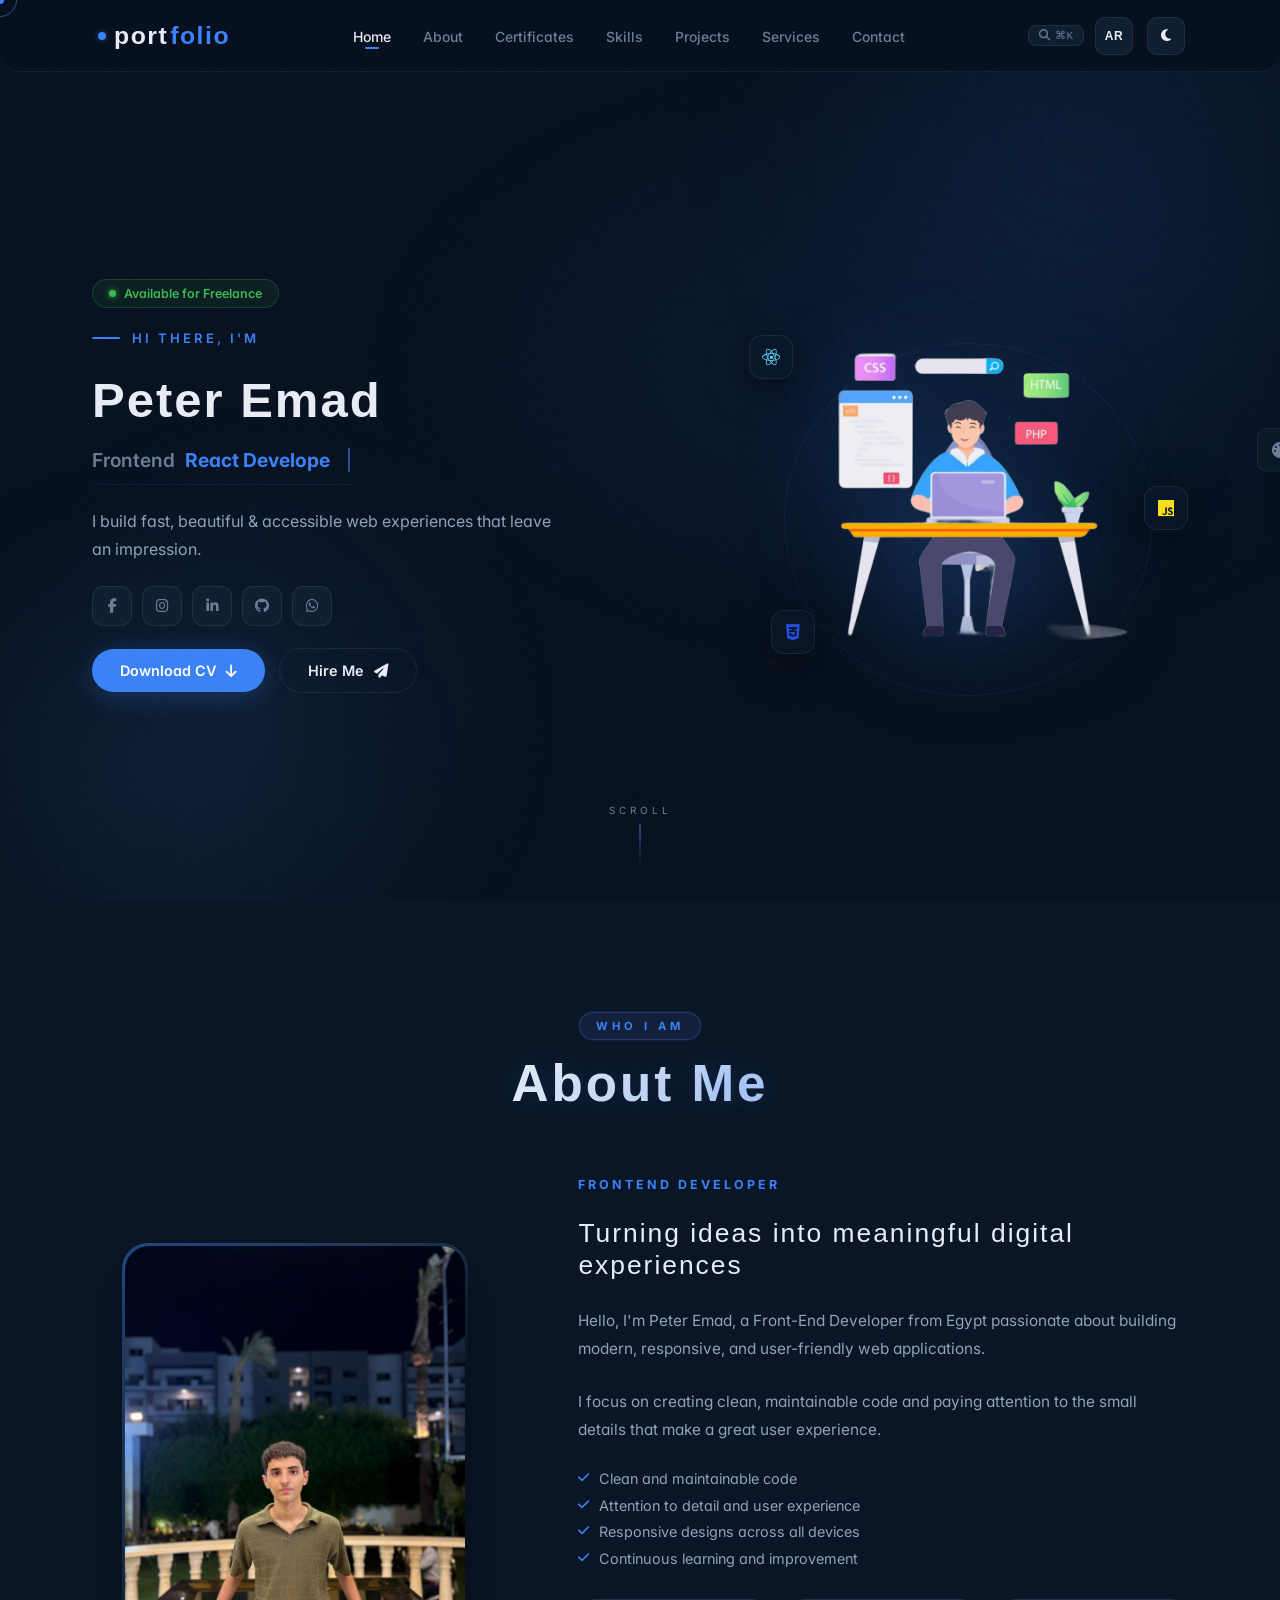
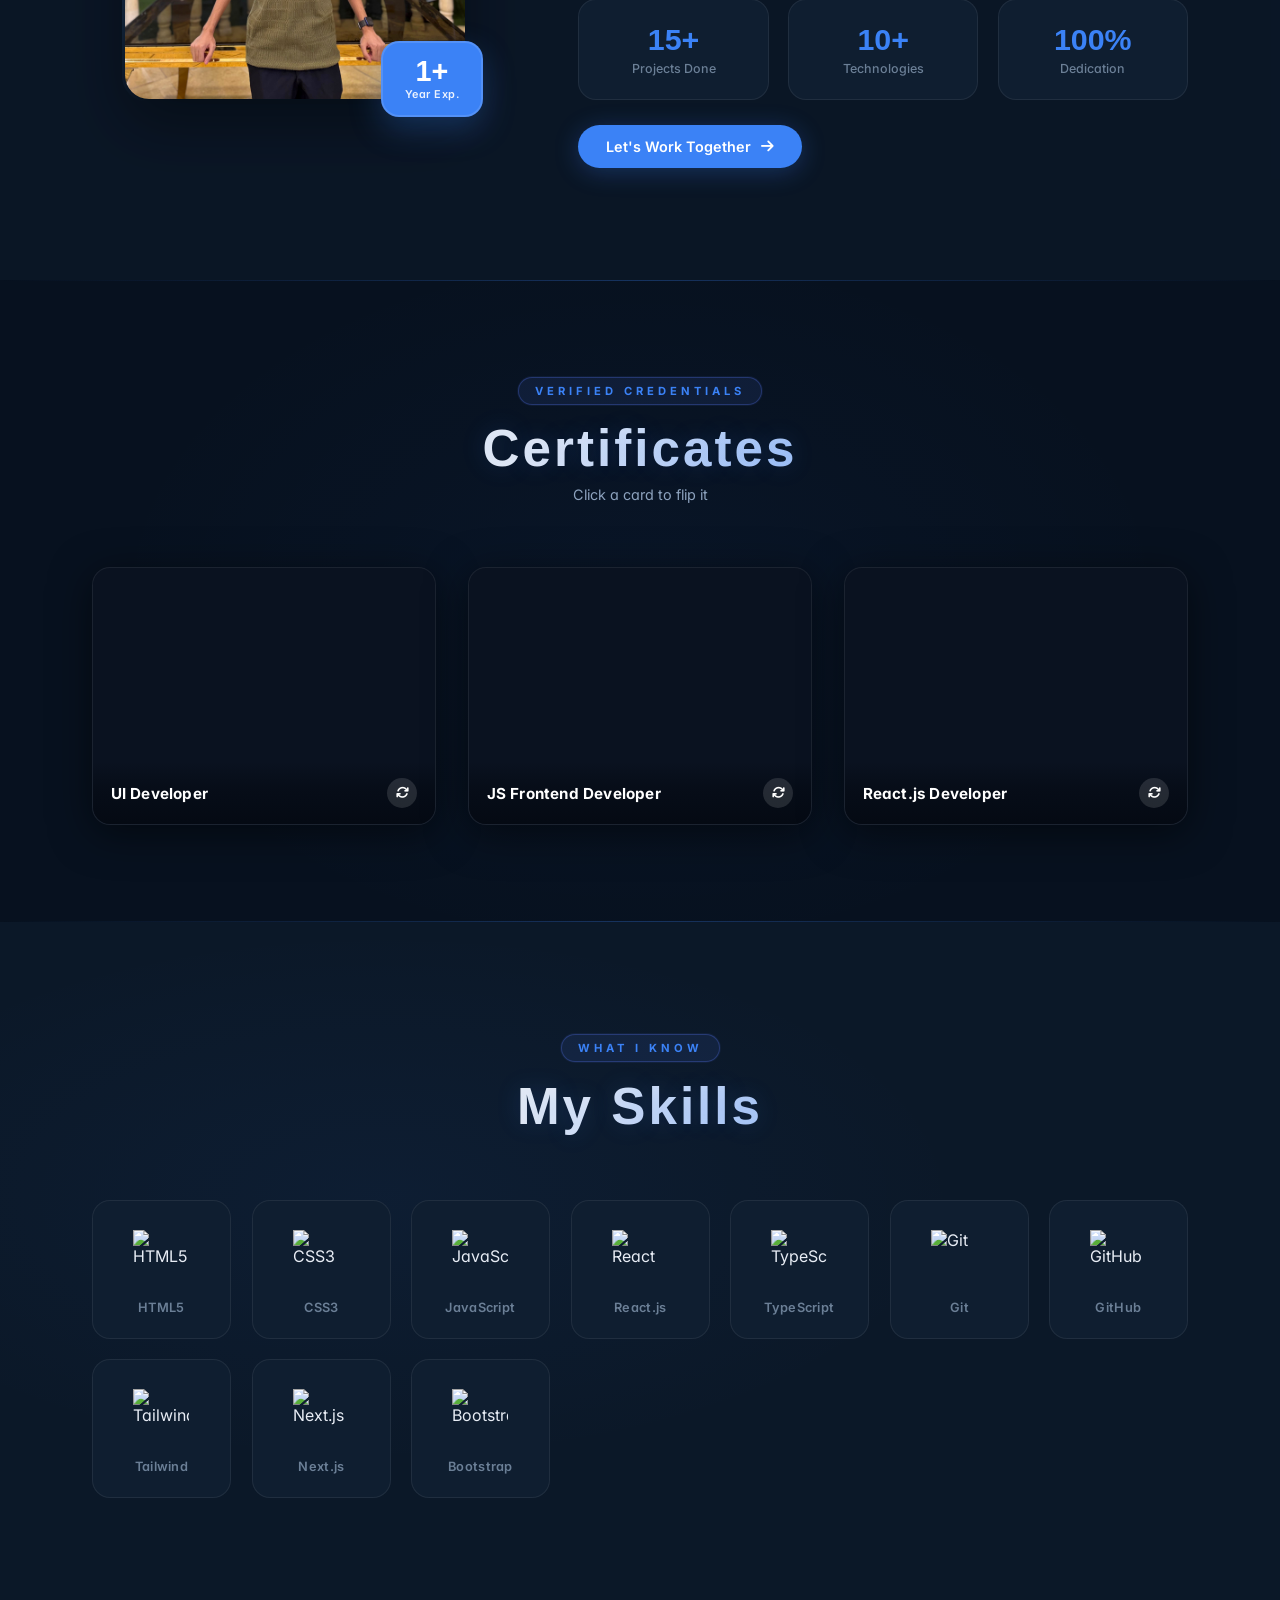
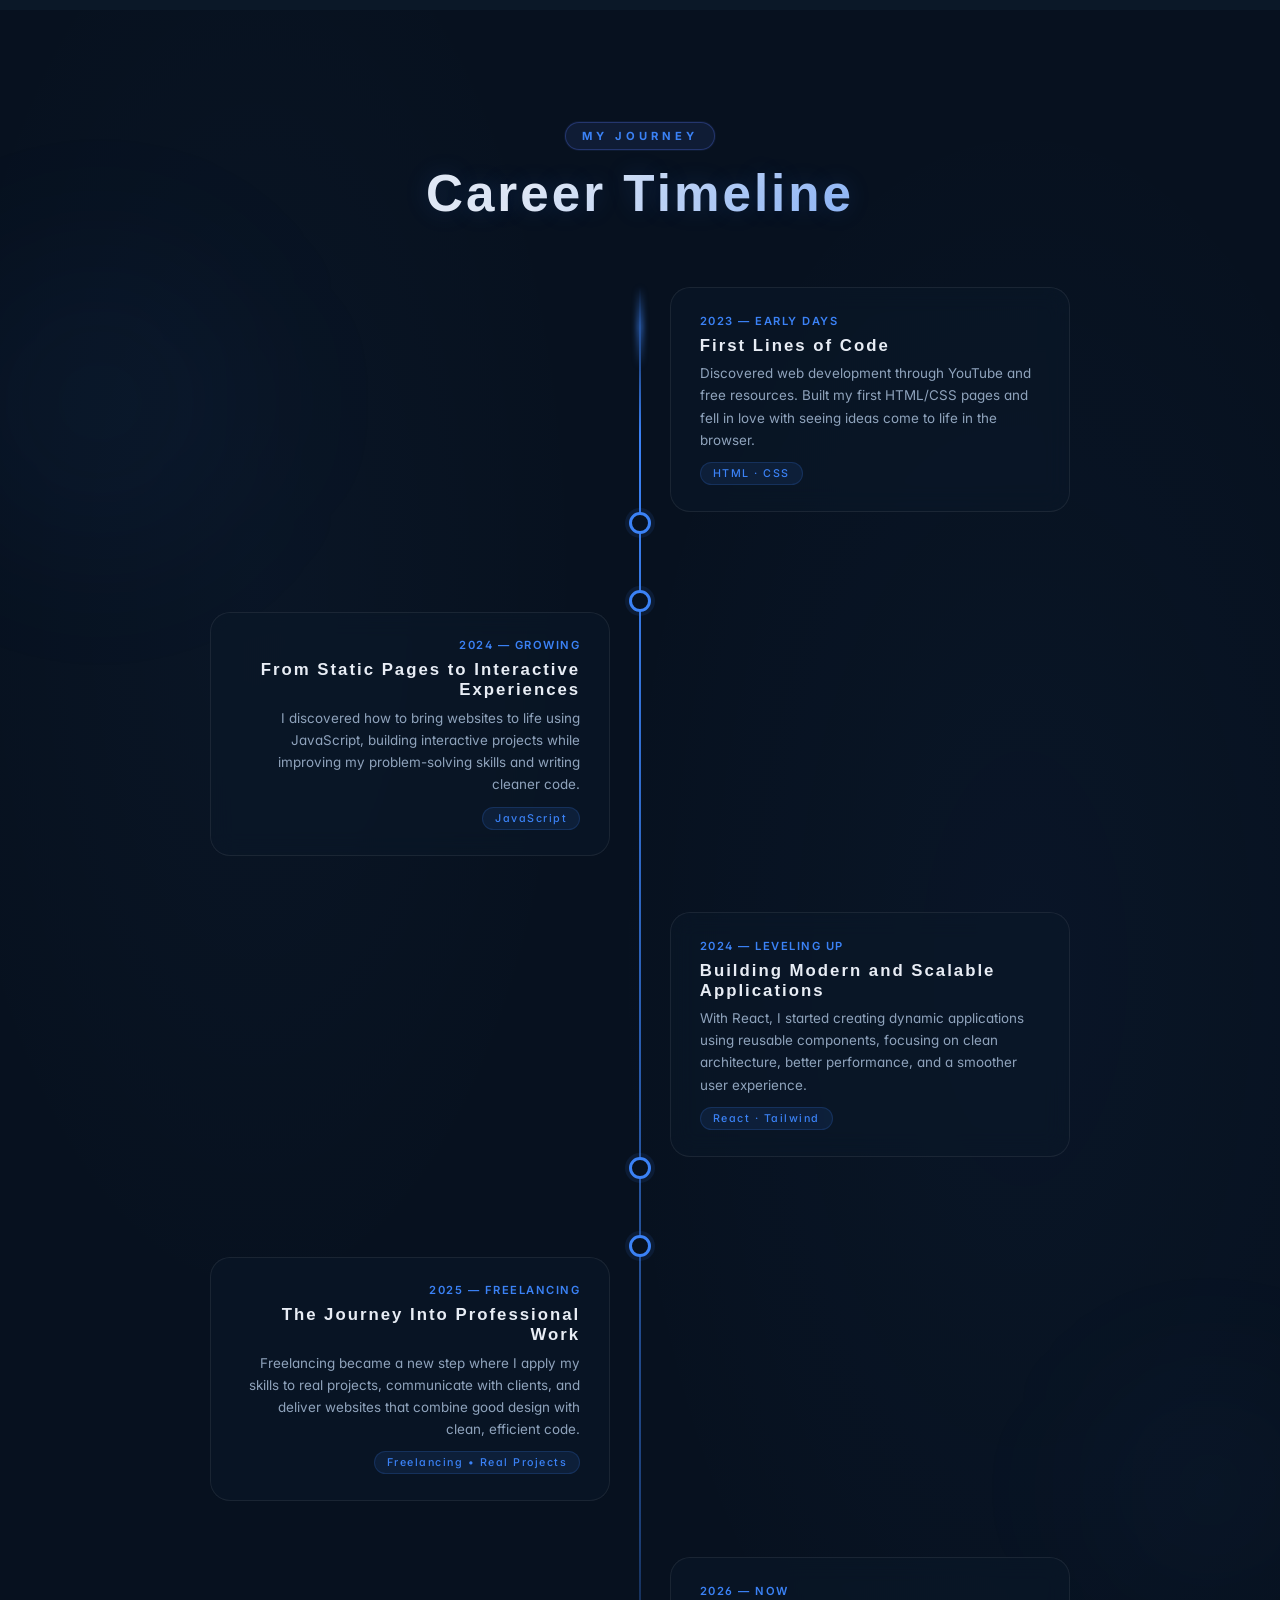
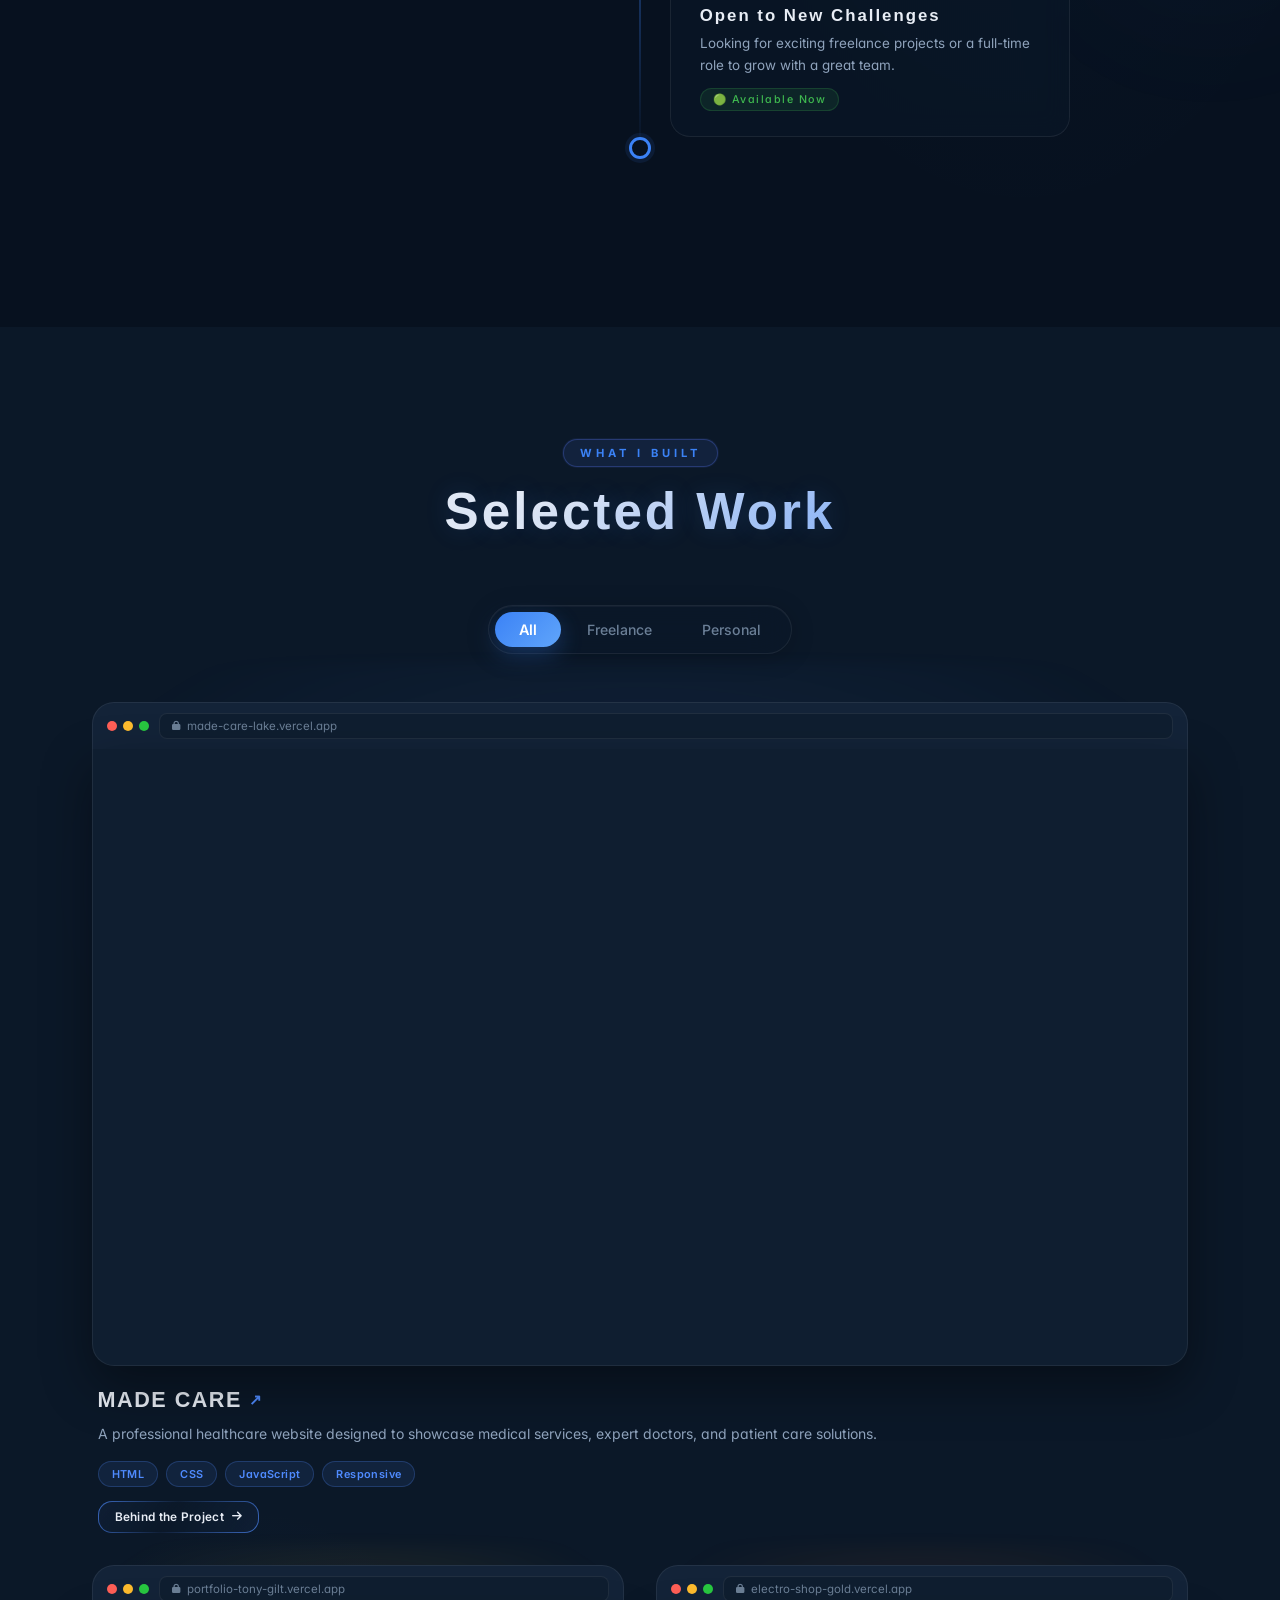
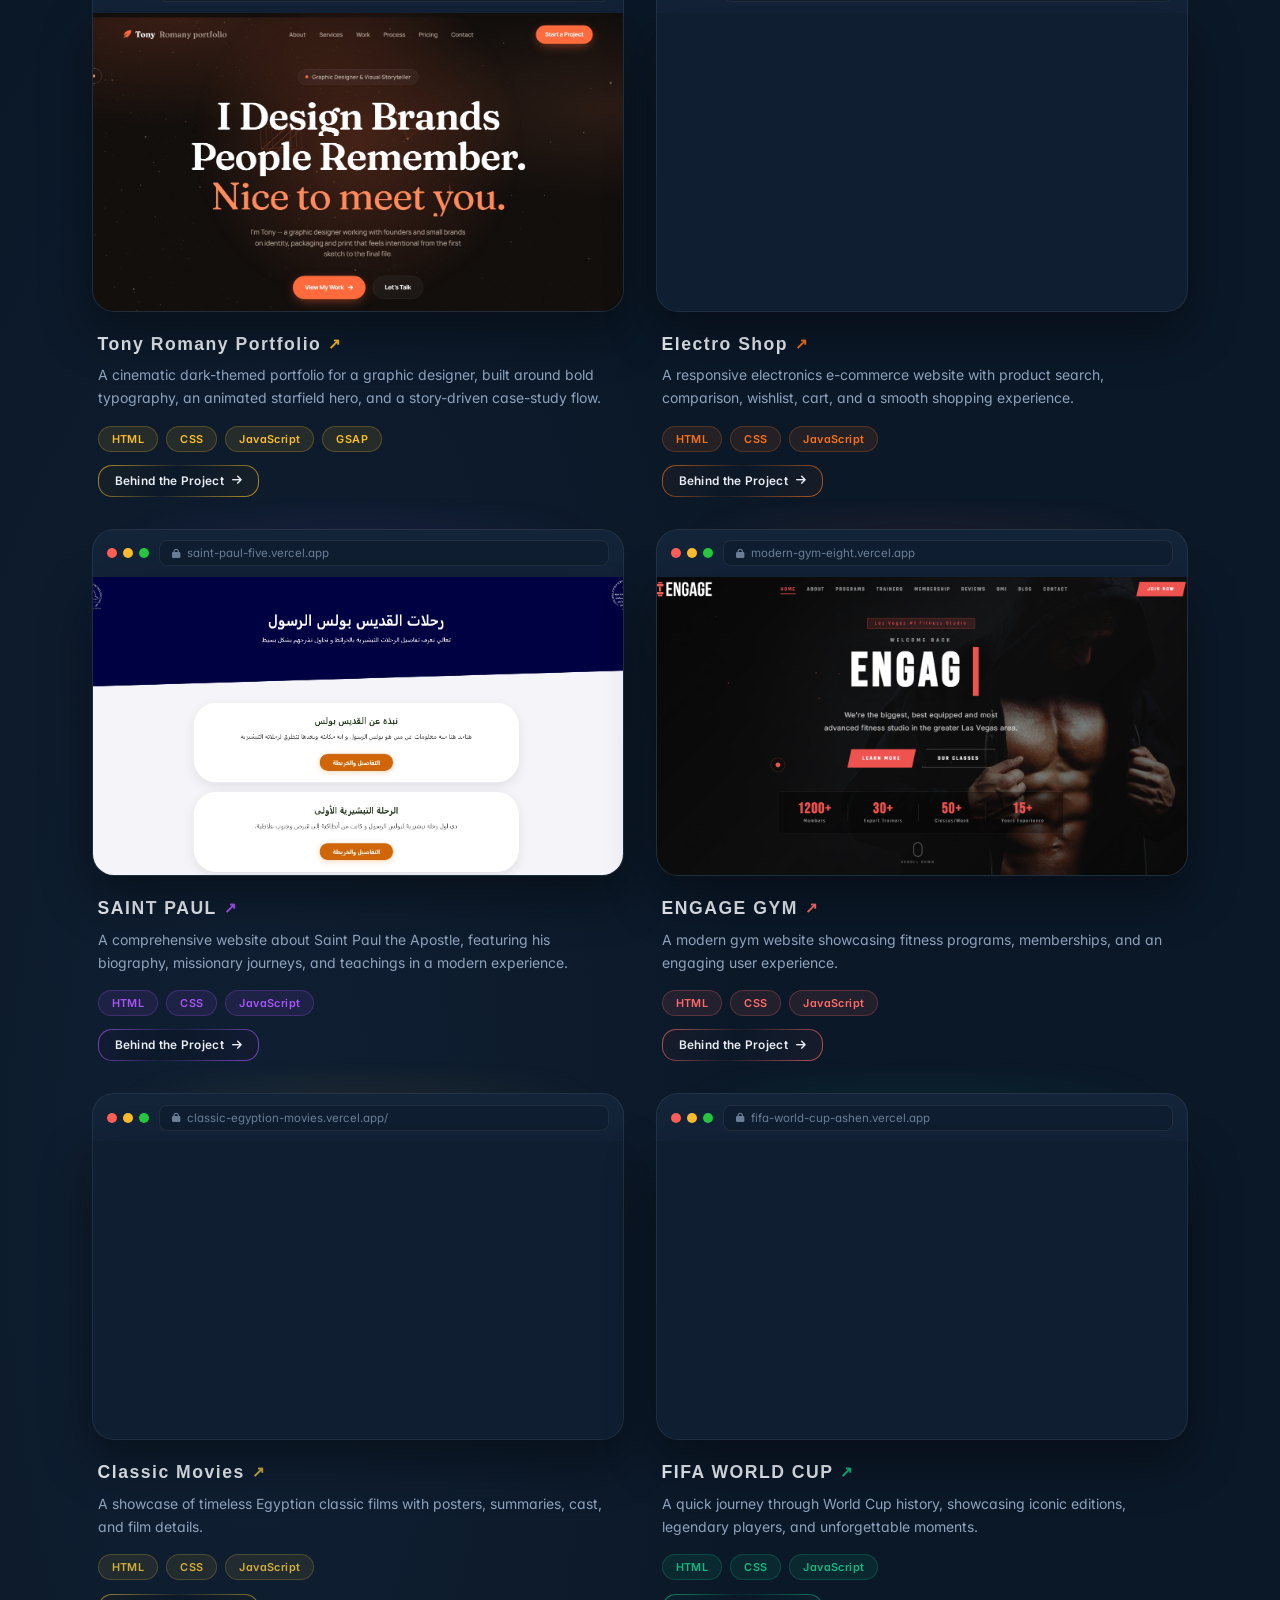
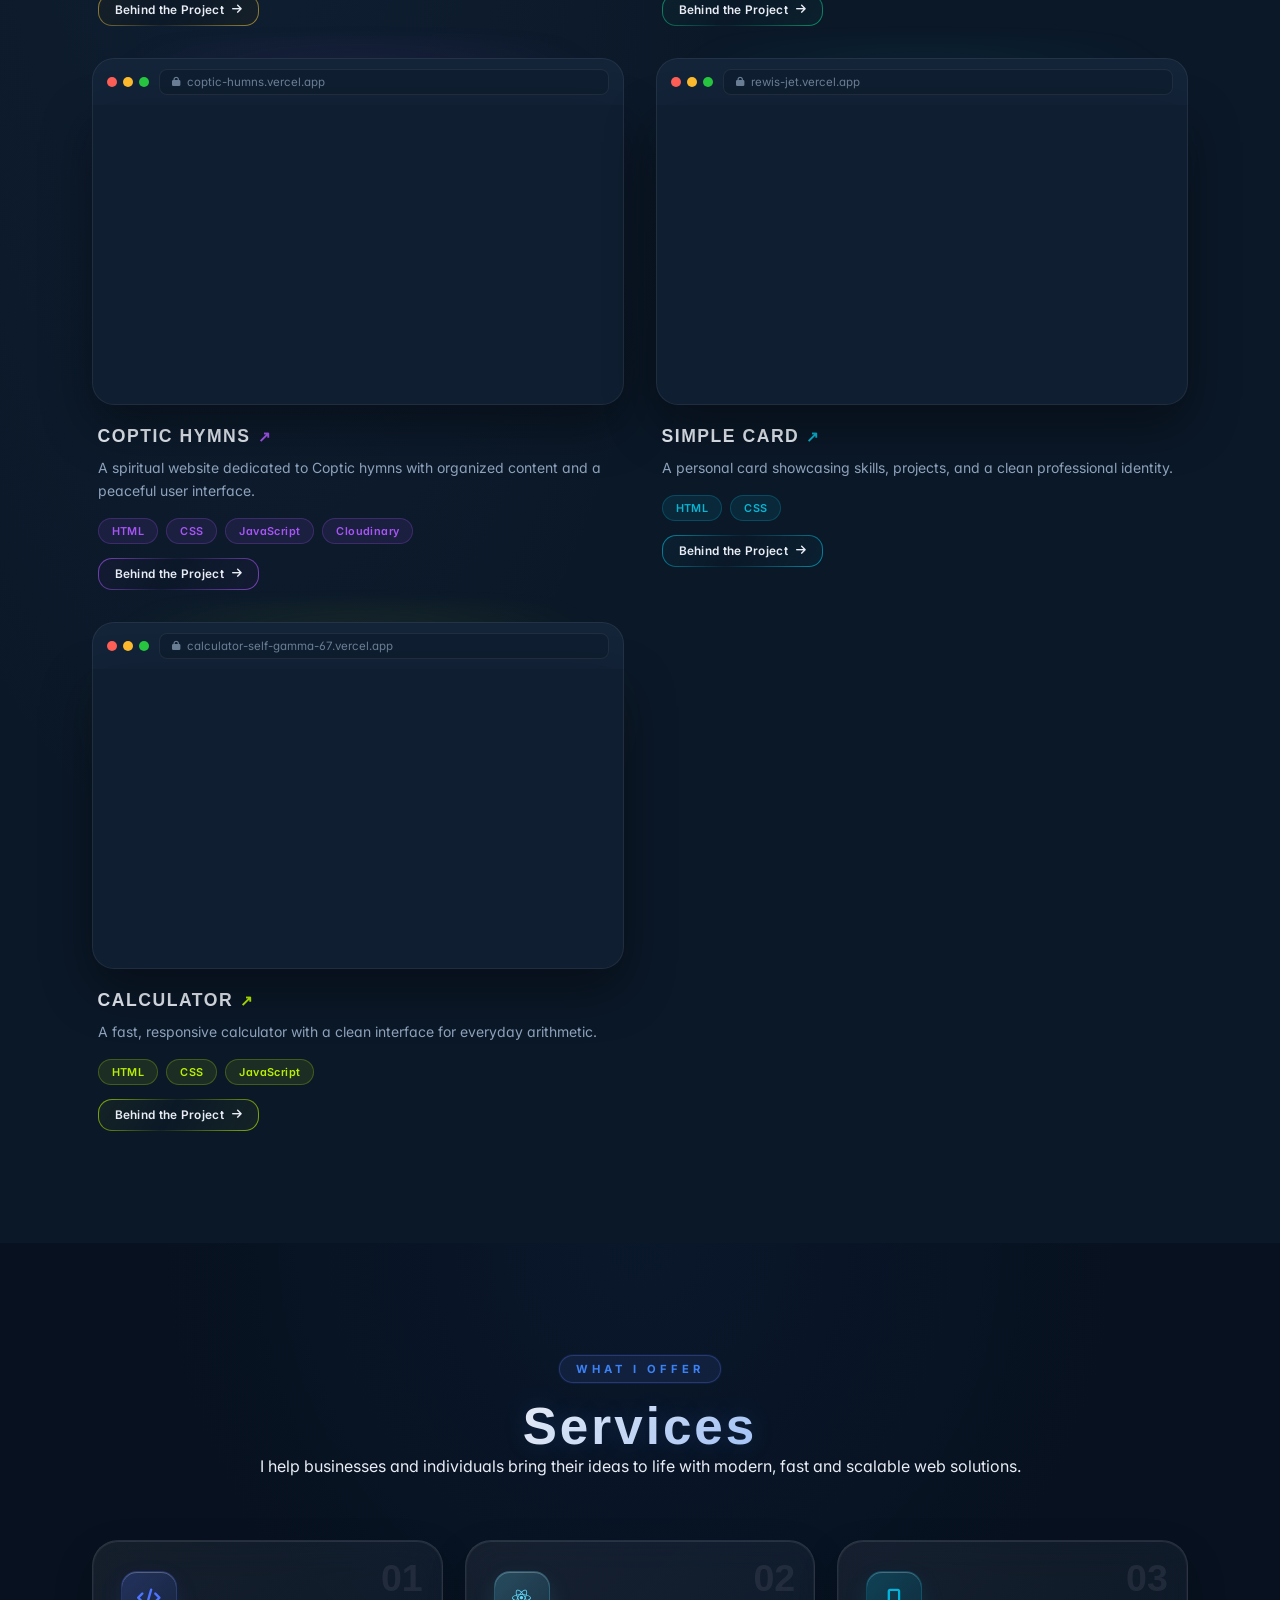
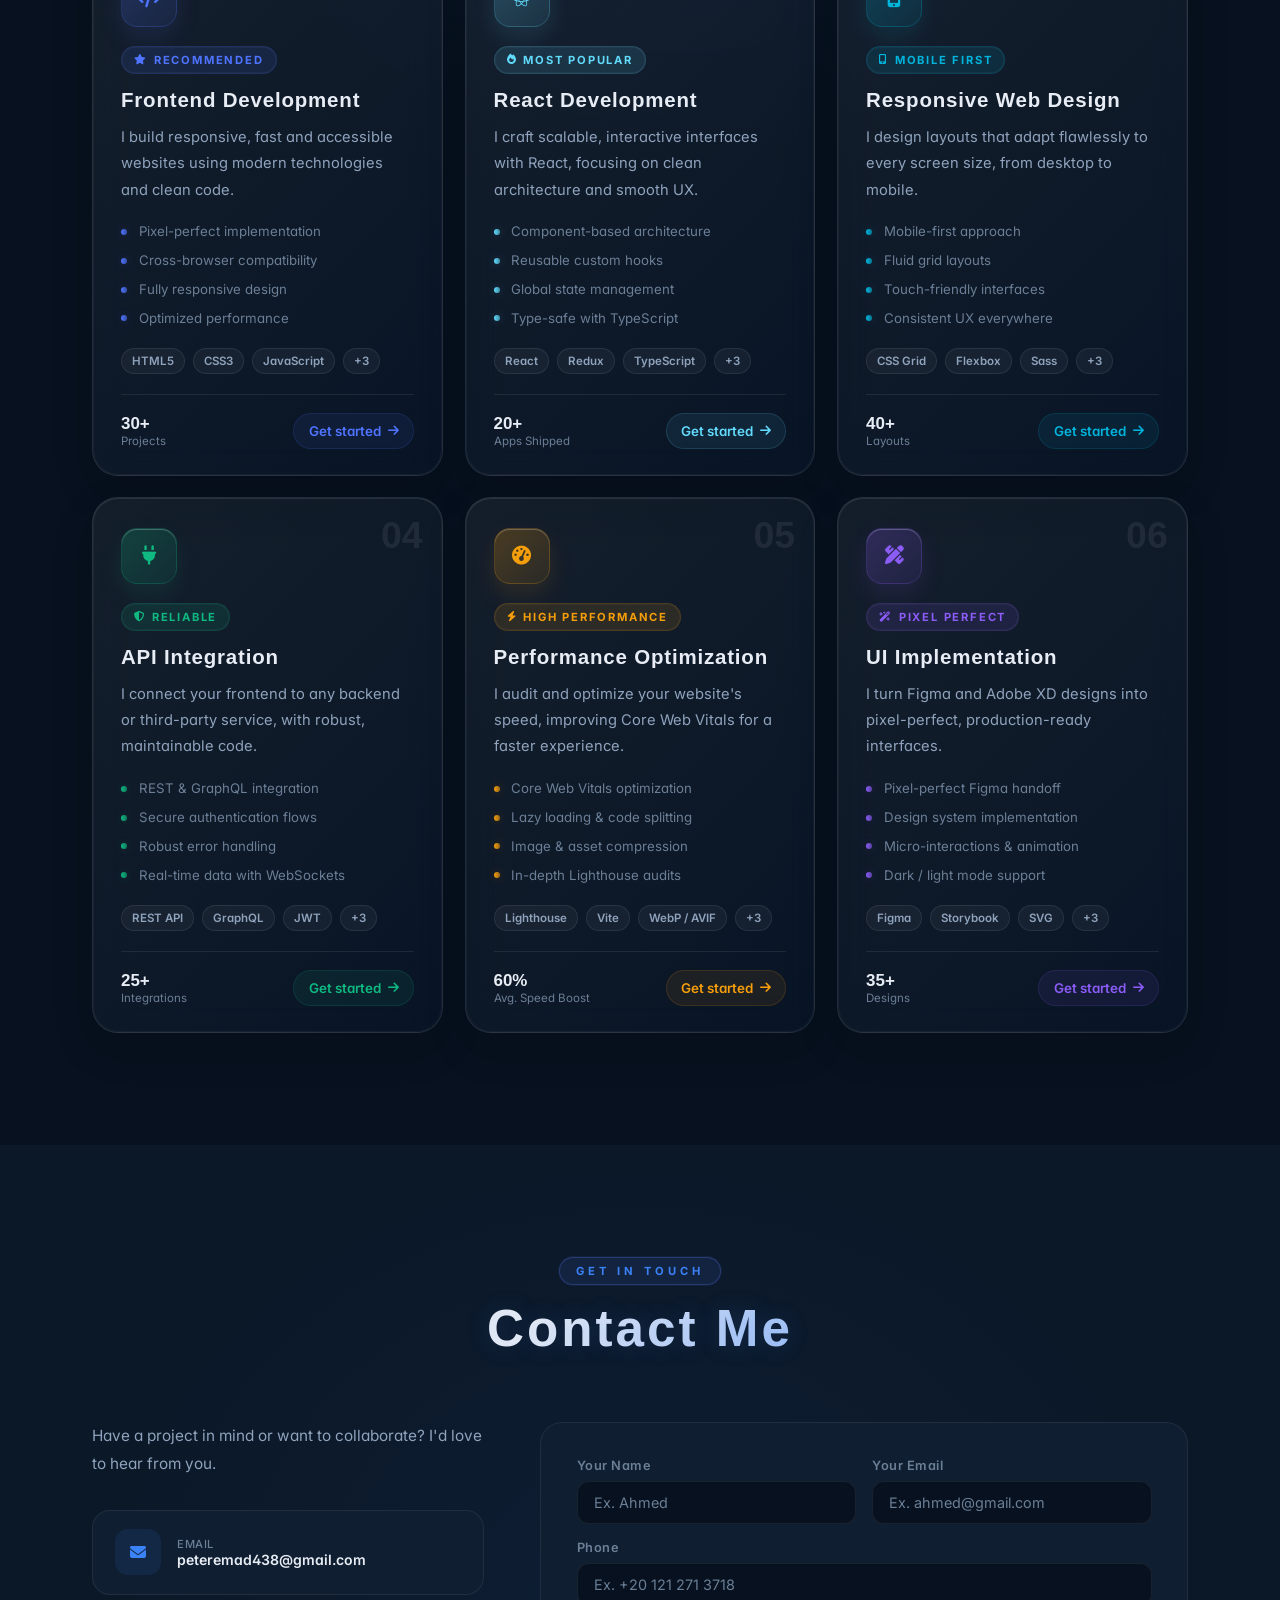
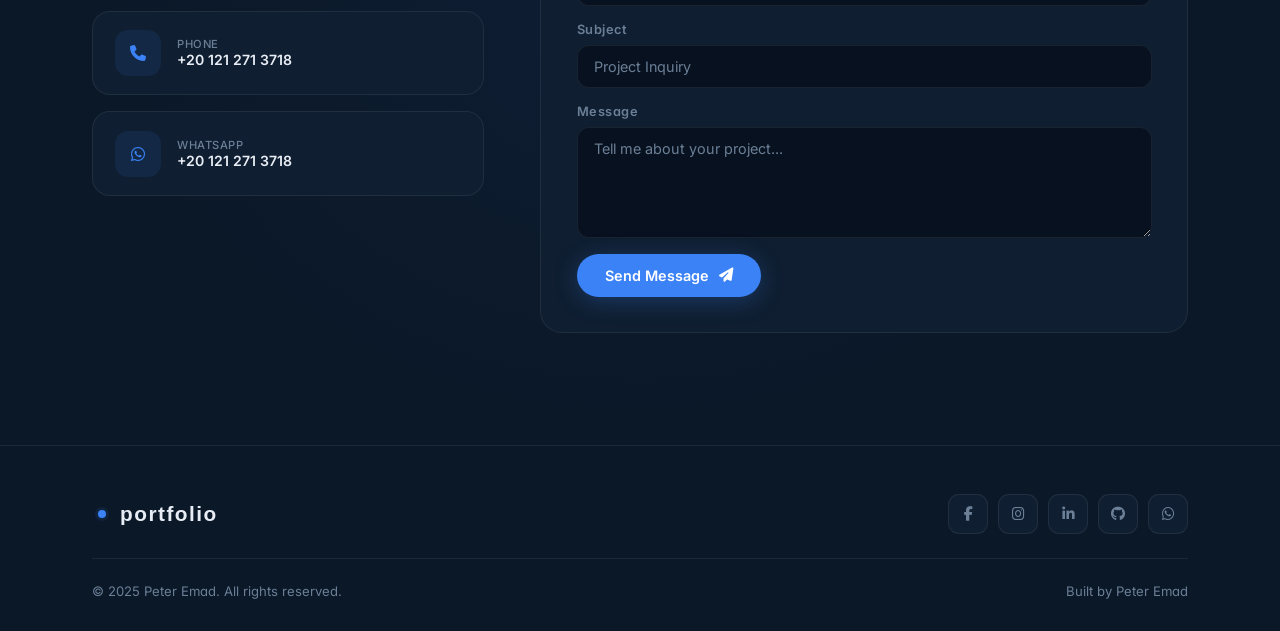
==== commit bcf33aea: "peter" ====
--- a/index.html
+++ b/index.html
@@ -343,7 +343,7 @@
               <img
                 loading="lazy"
                 decoding="async"
-                src="c:\Users\Patoooooooot\OneDrive\Pictures\Me\IMG-20260918-WA0150.jpg"
+                src="IMG-20260918-WA0150.jpg"
                 alt="Peter Emad"
                 class="about-img"
               />
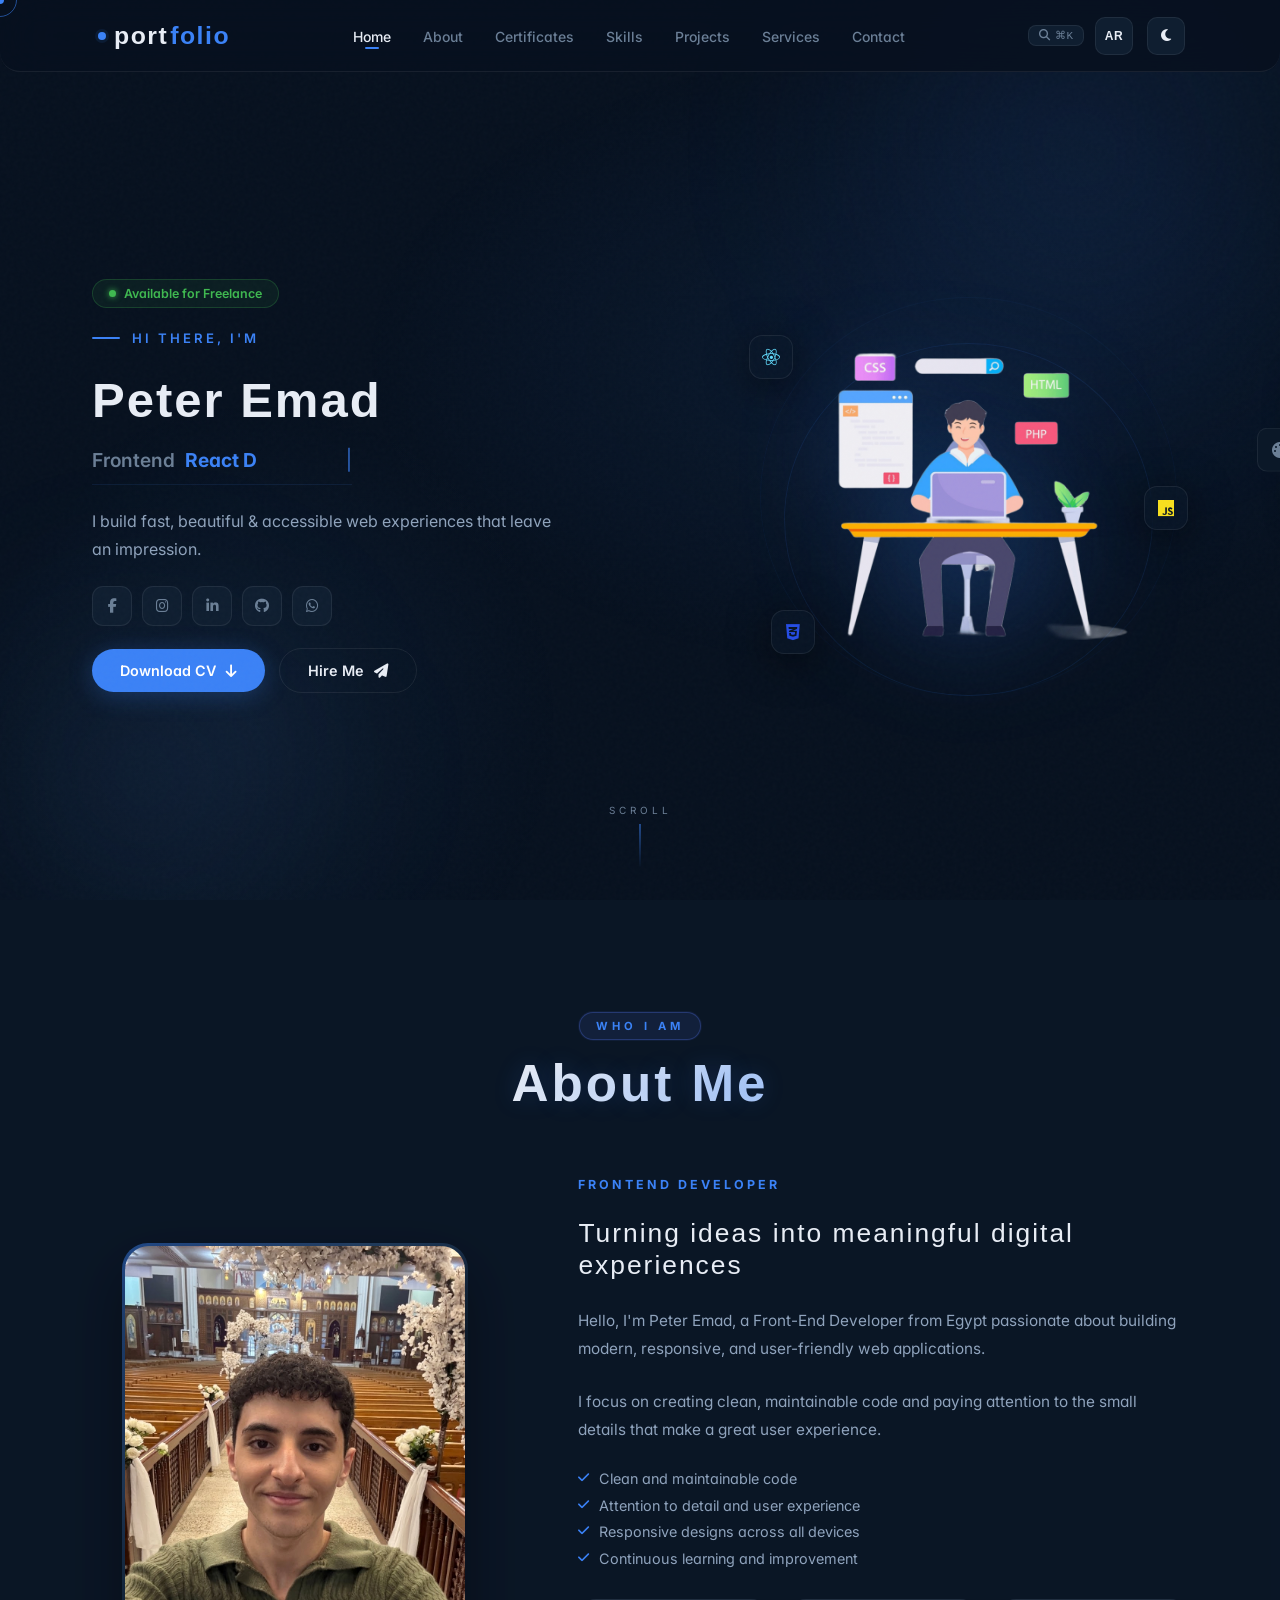
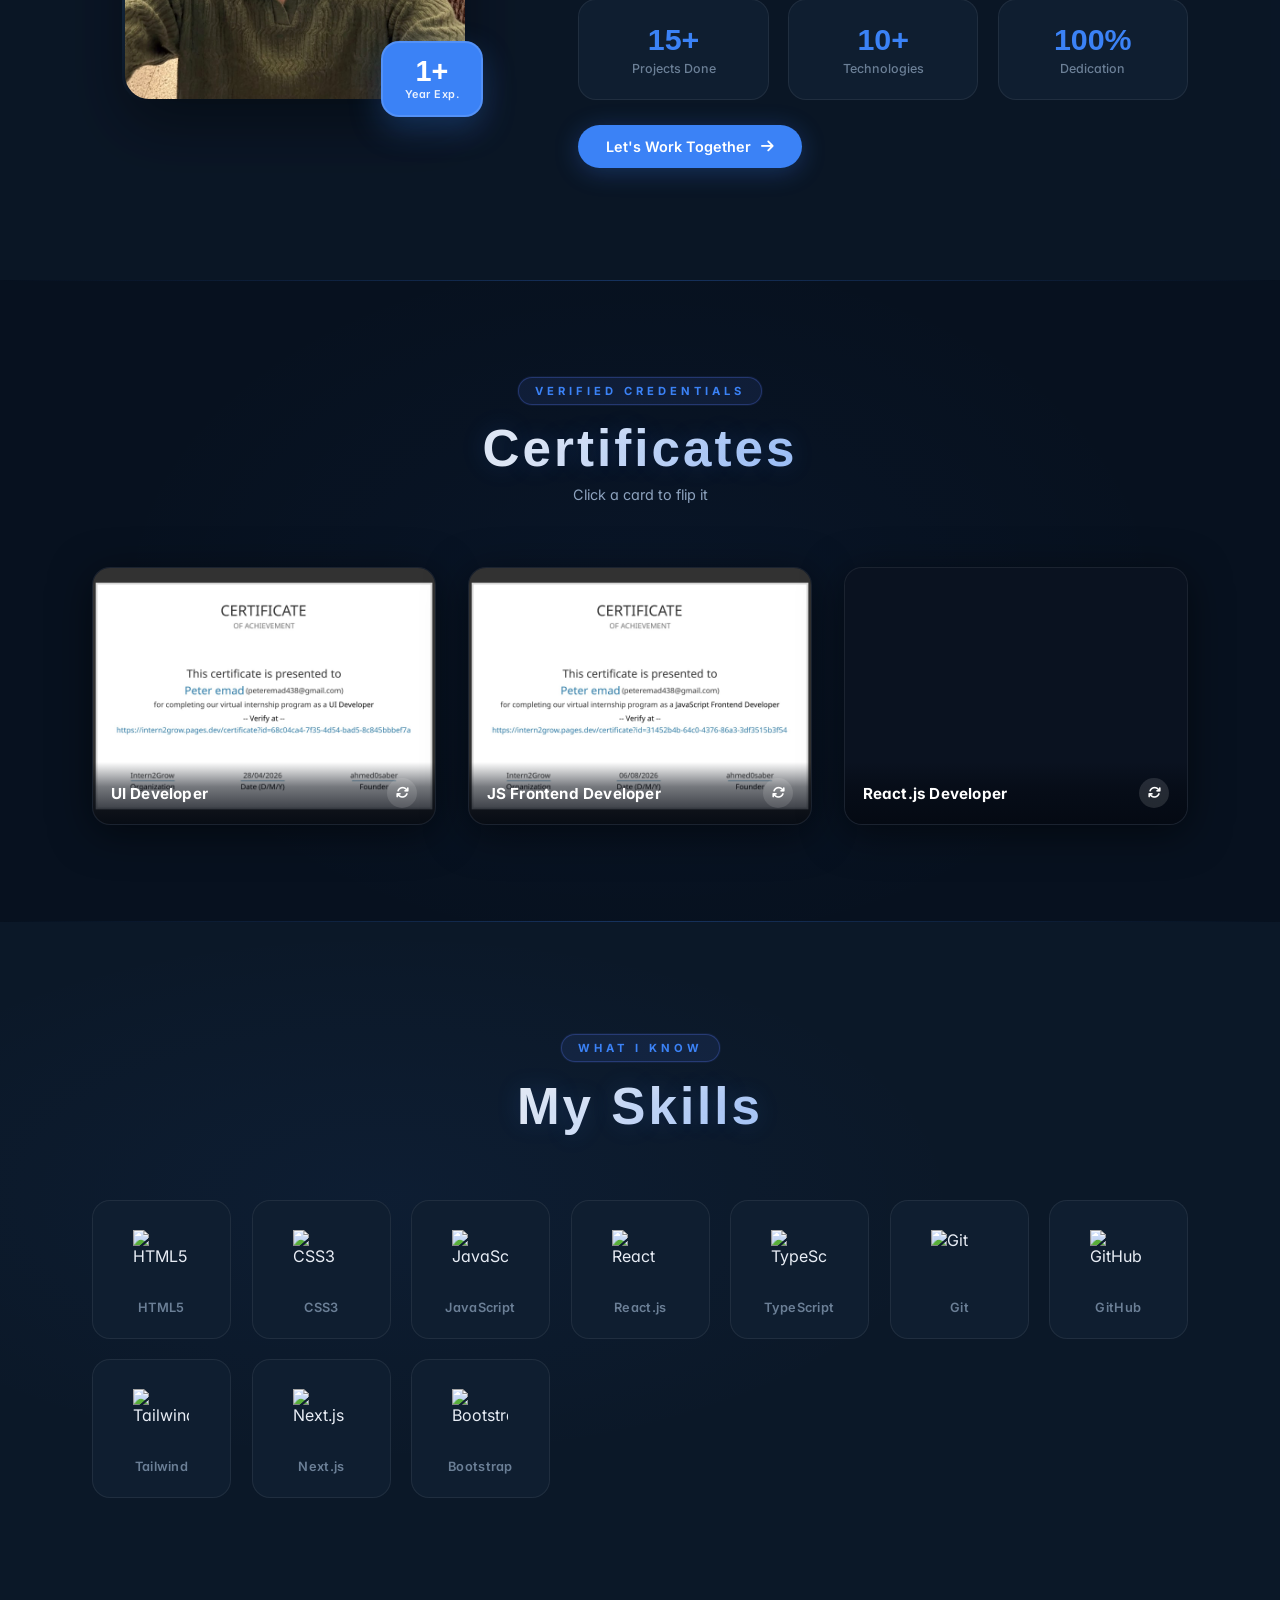
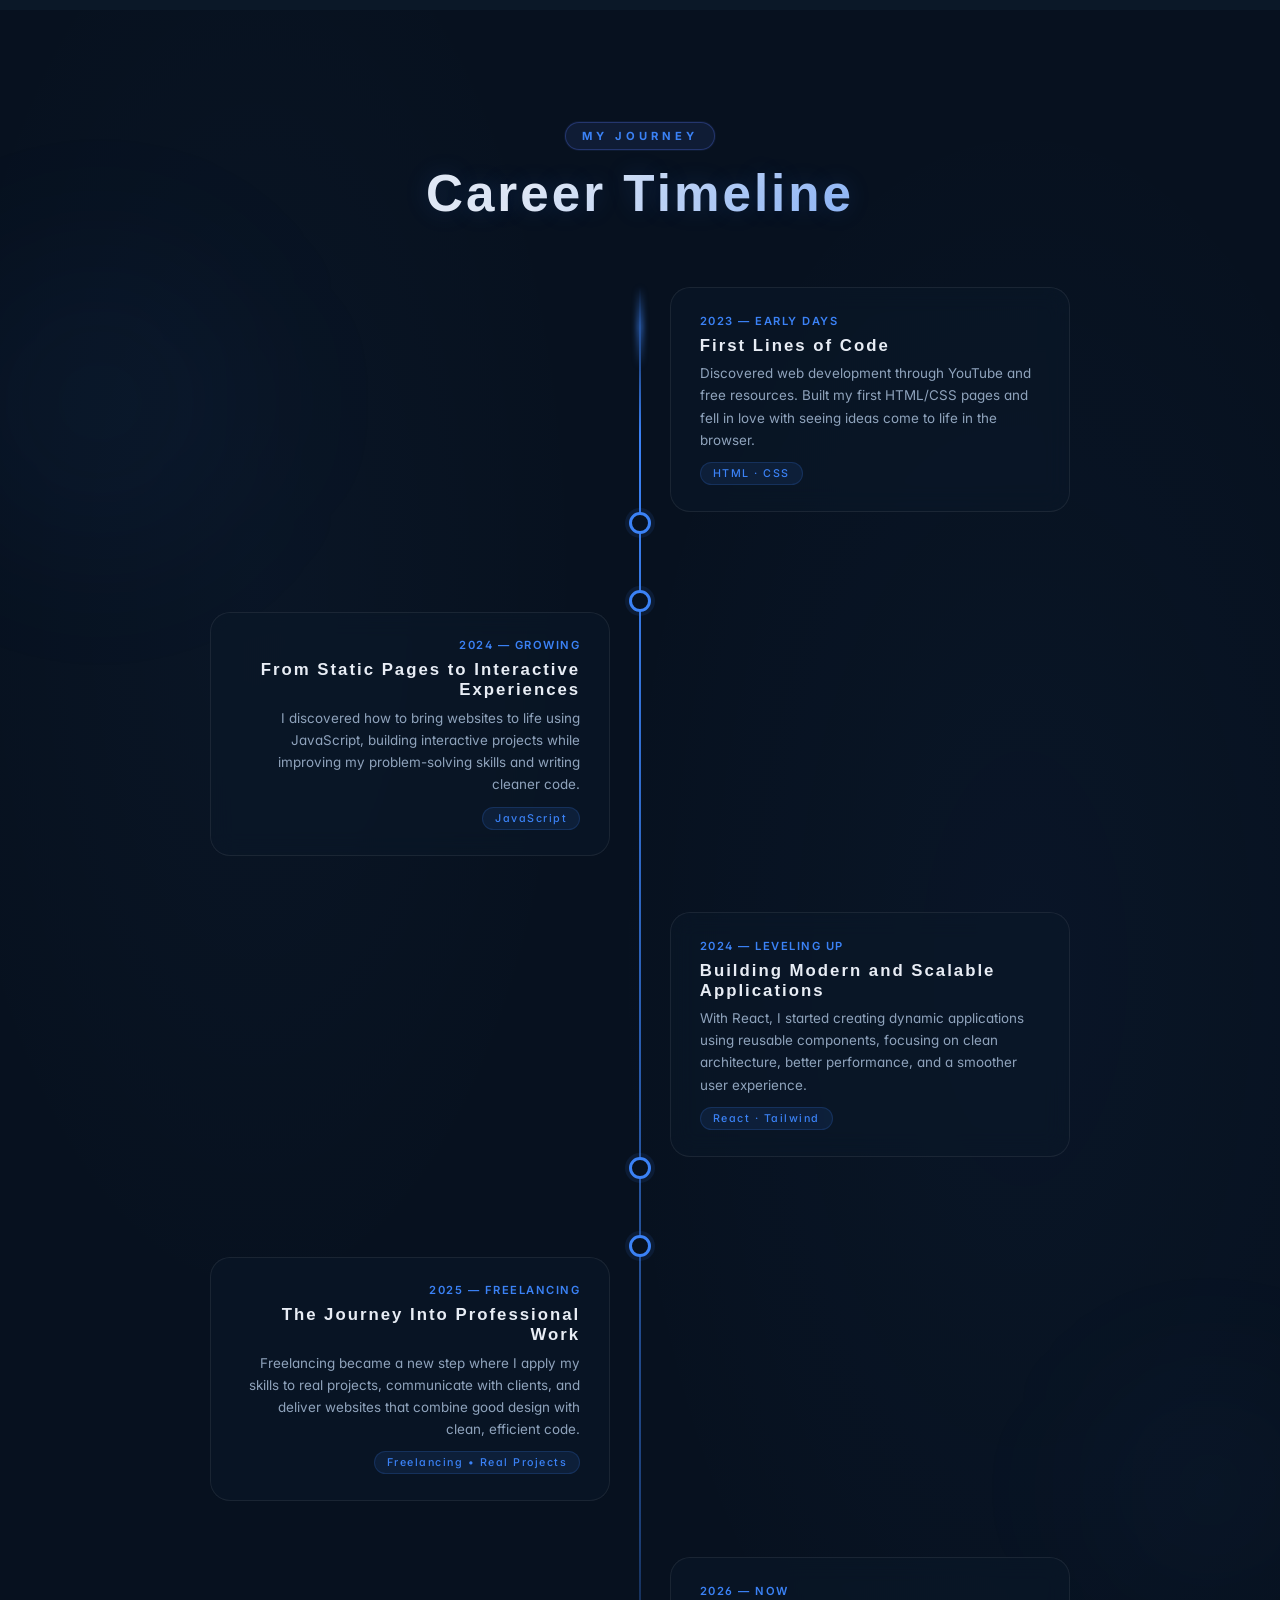
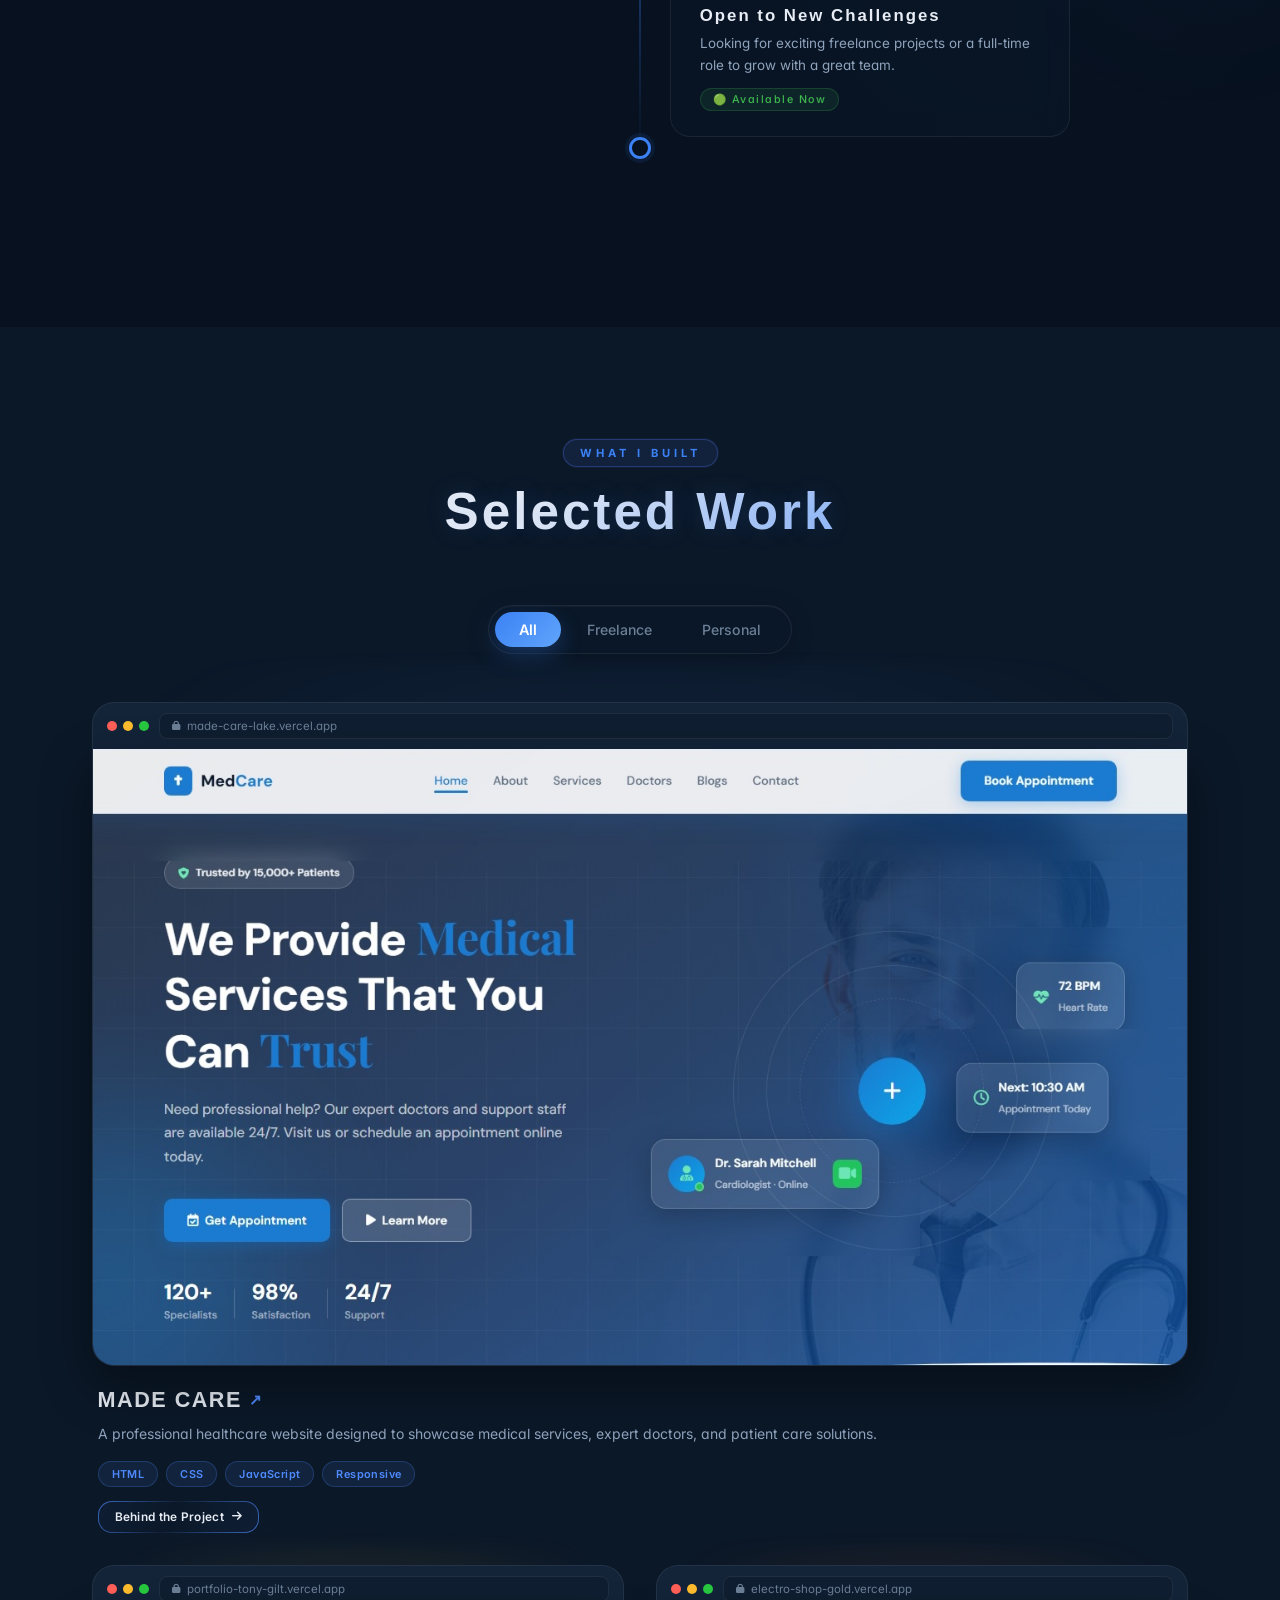
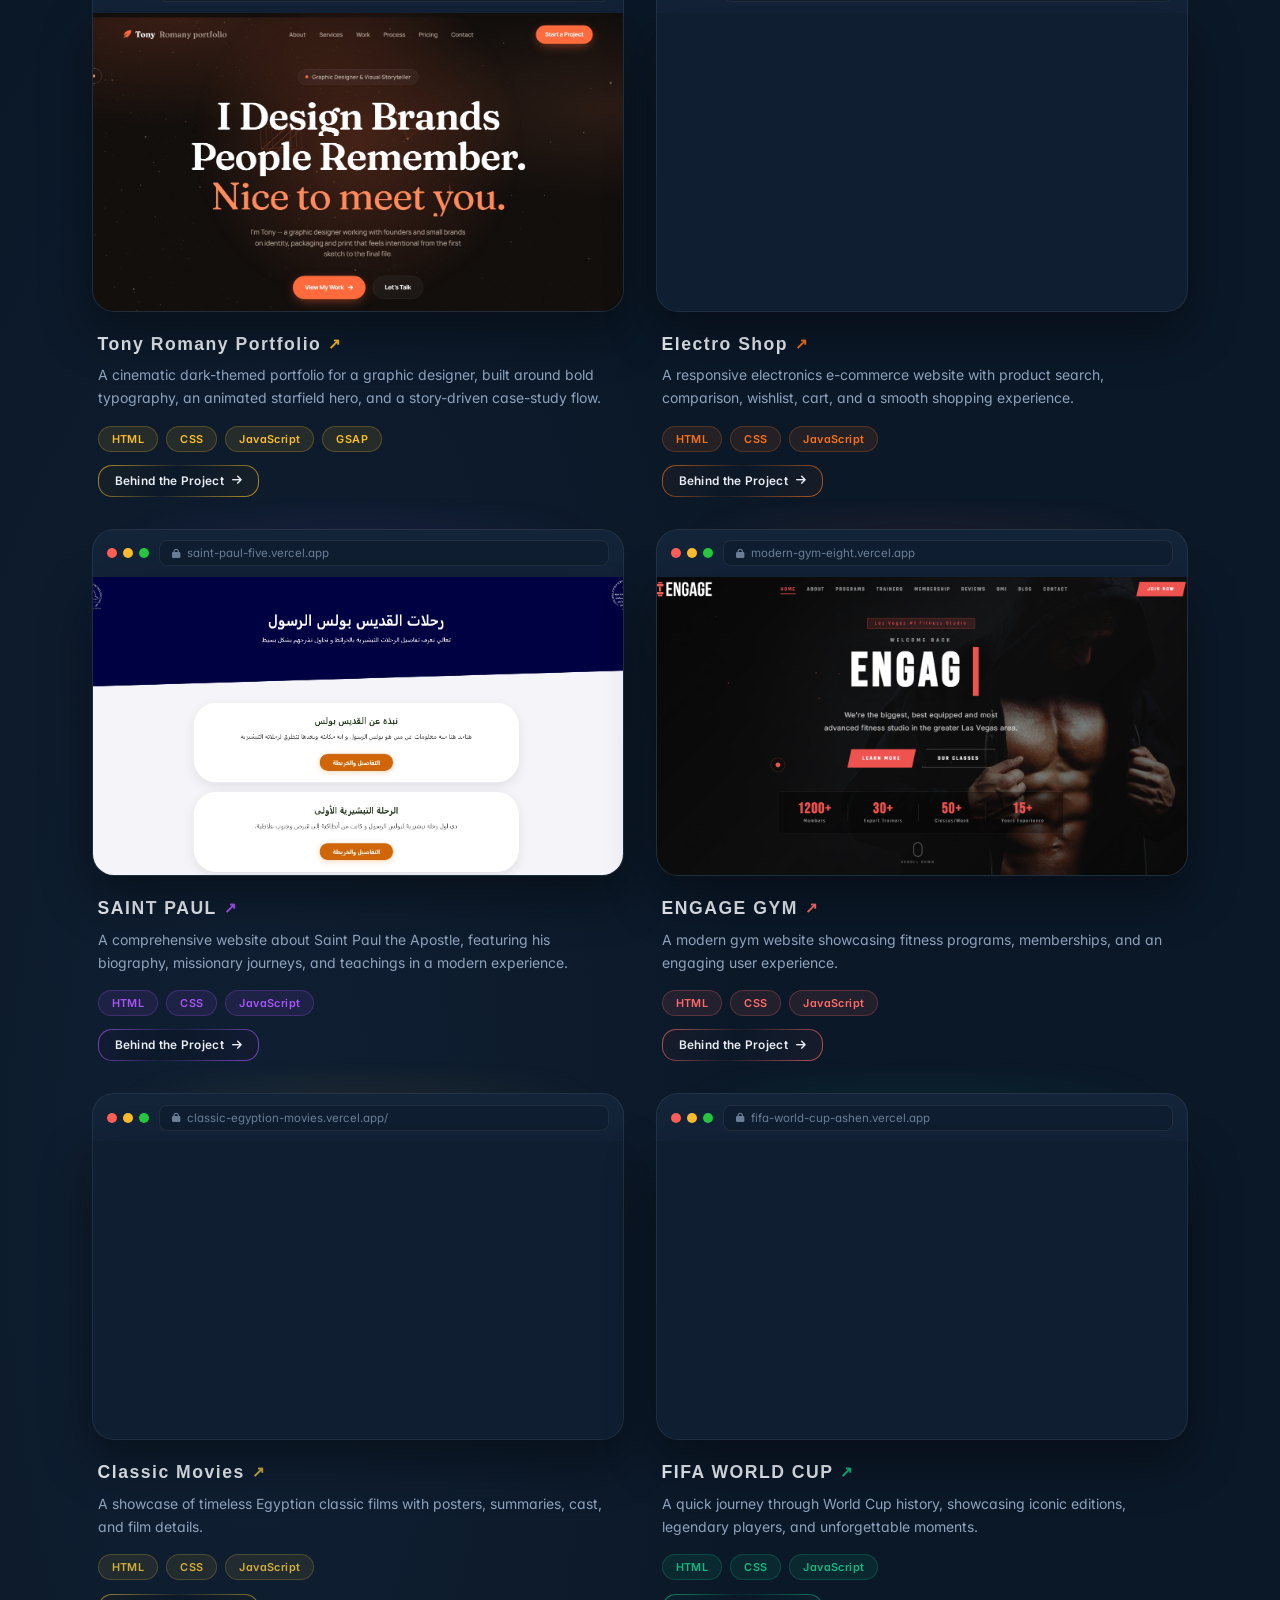
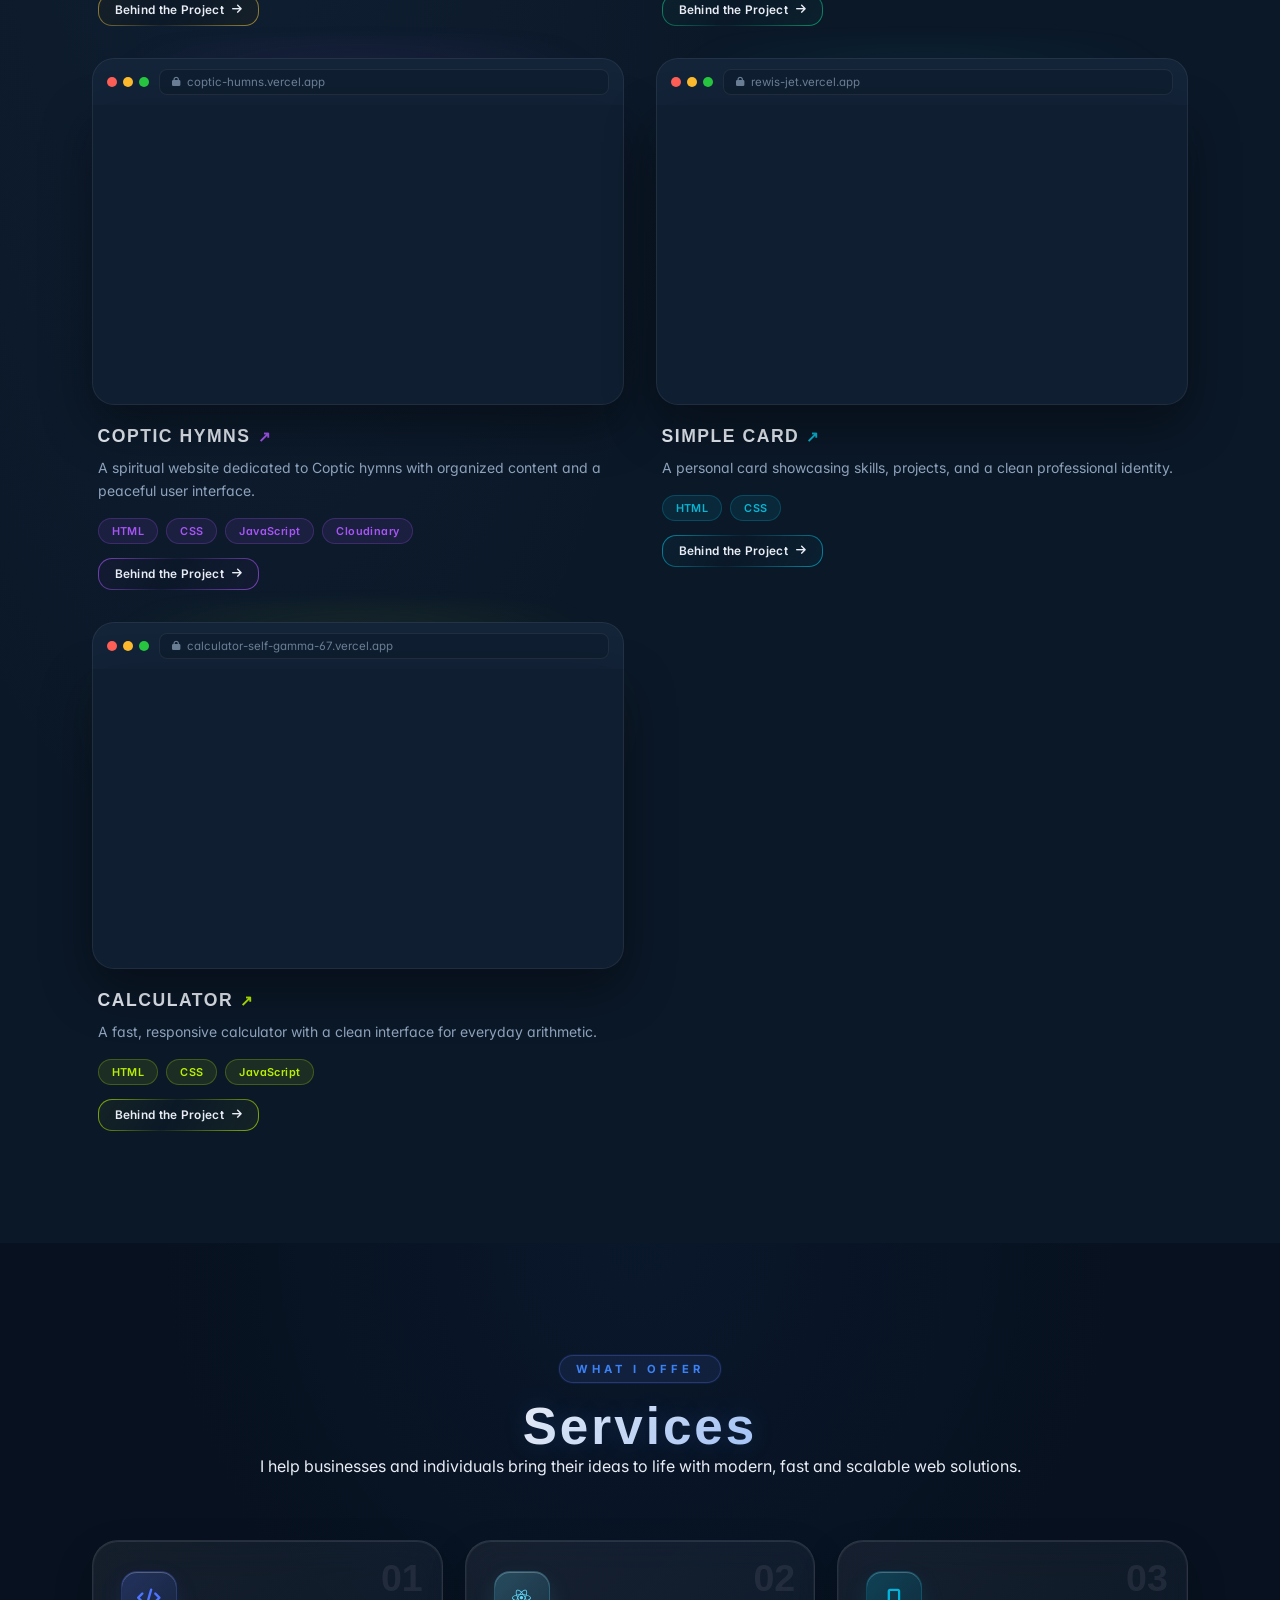
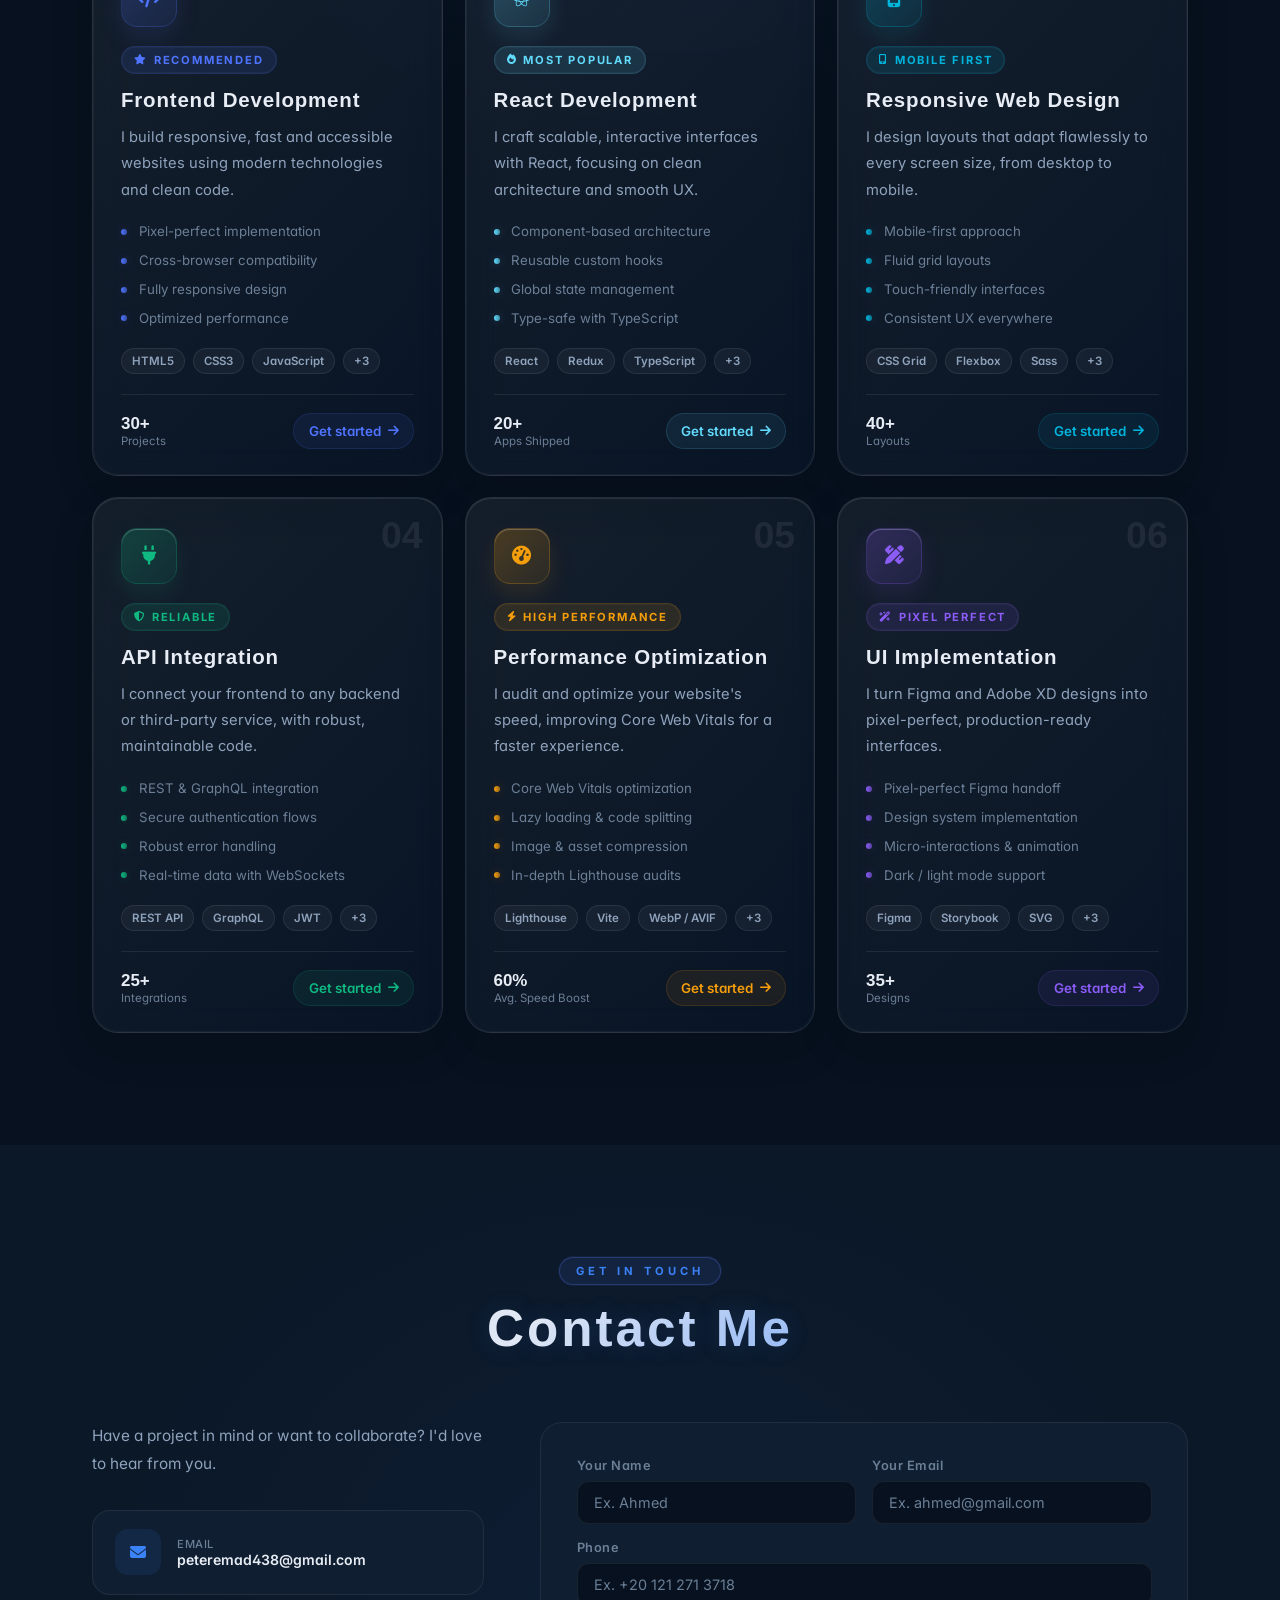
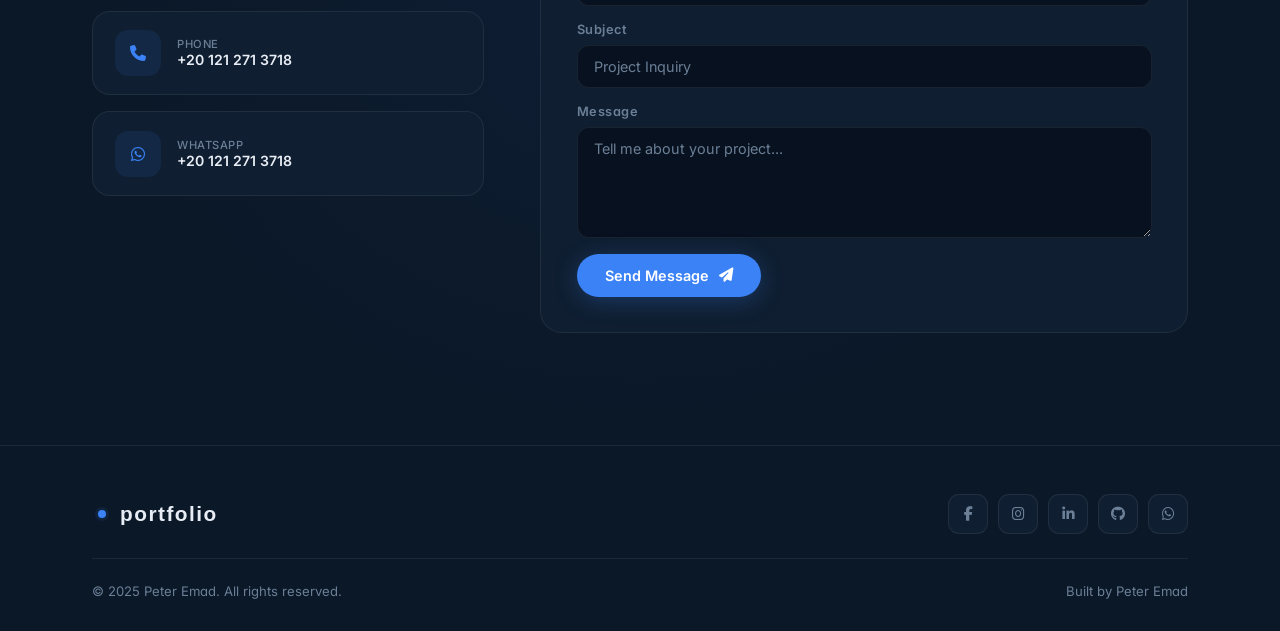
==== commit 8cdeab07: "peter2" ====
--- a/index.html
+++ b/index.html
@@ -343,7 +343,7 @@
               <img
                 loading="lazy"
                 decoding="async"
-                src="IMG-20260918-WA0150.jpg"
+                src="IMG-20260918-WA0196.jpg"
                 alt="Peter Emad"
                 class="about-img"
               />
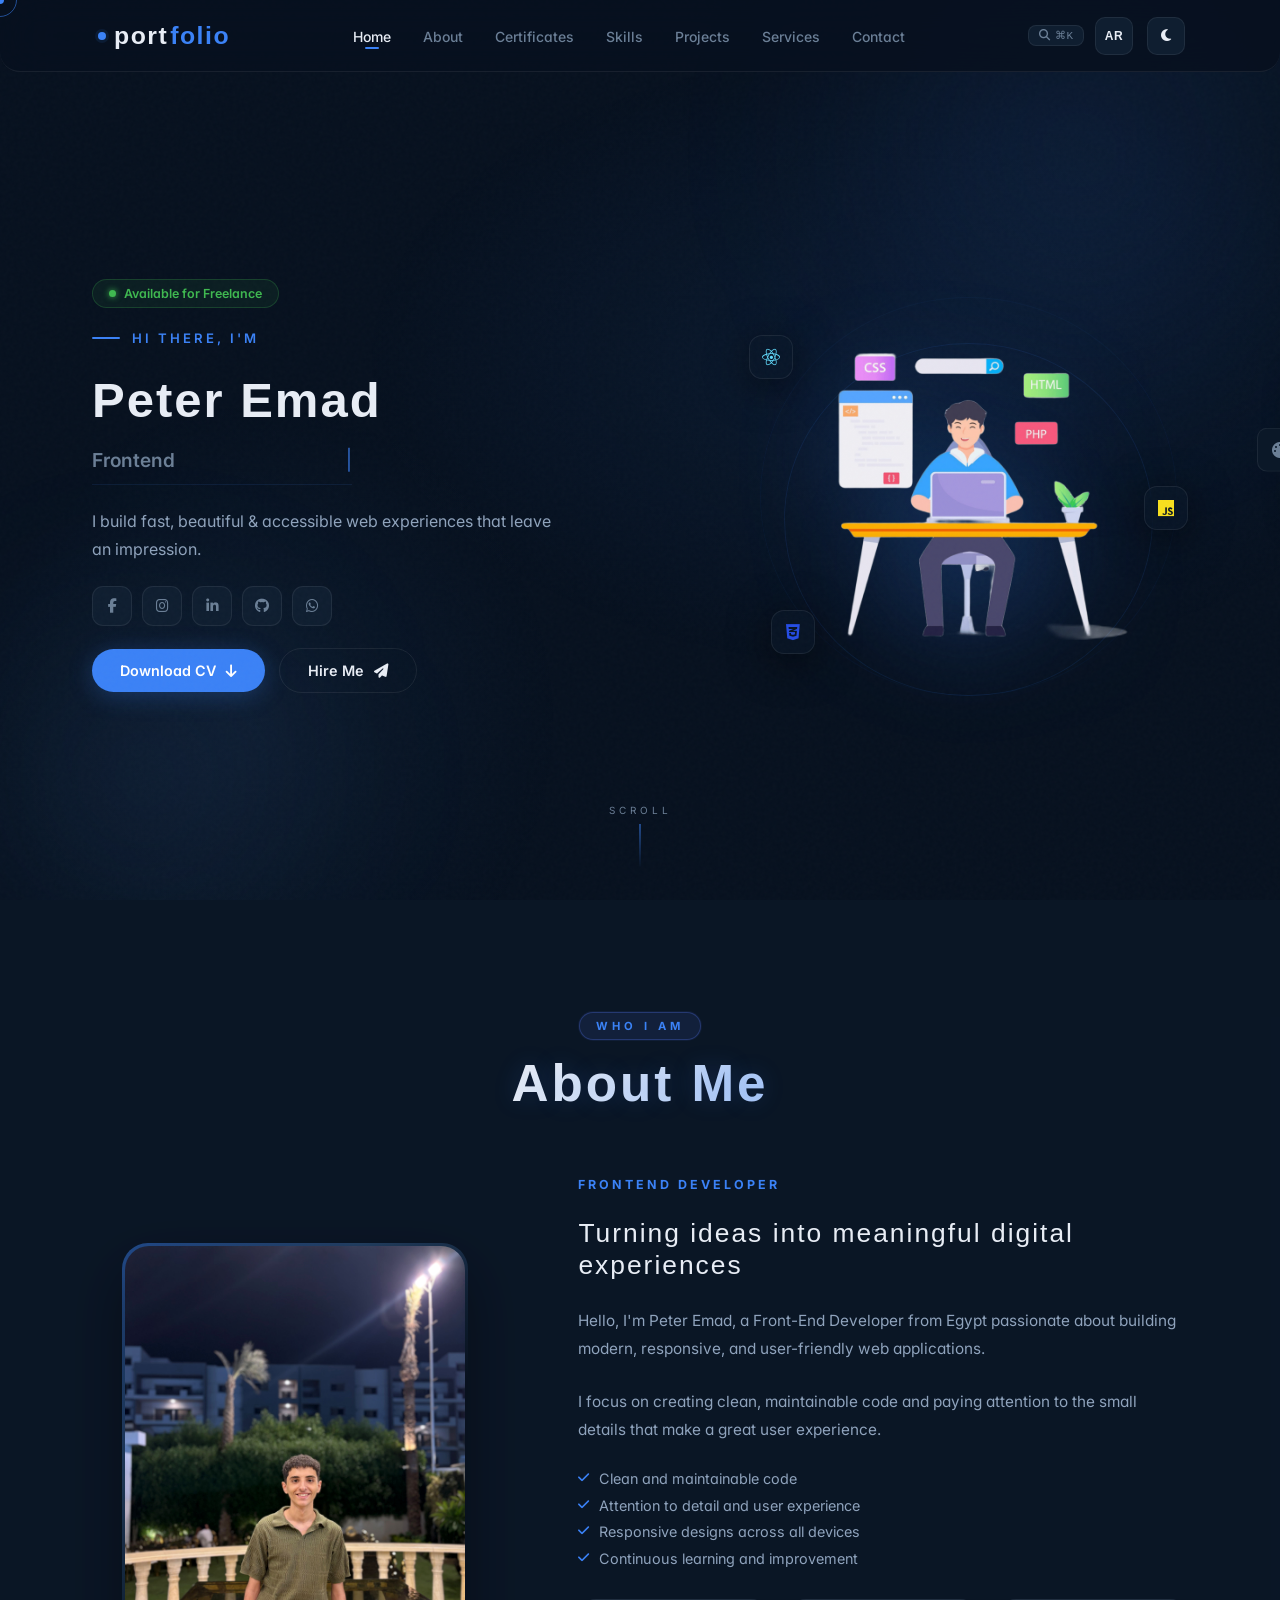
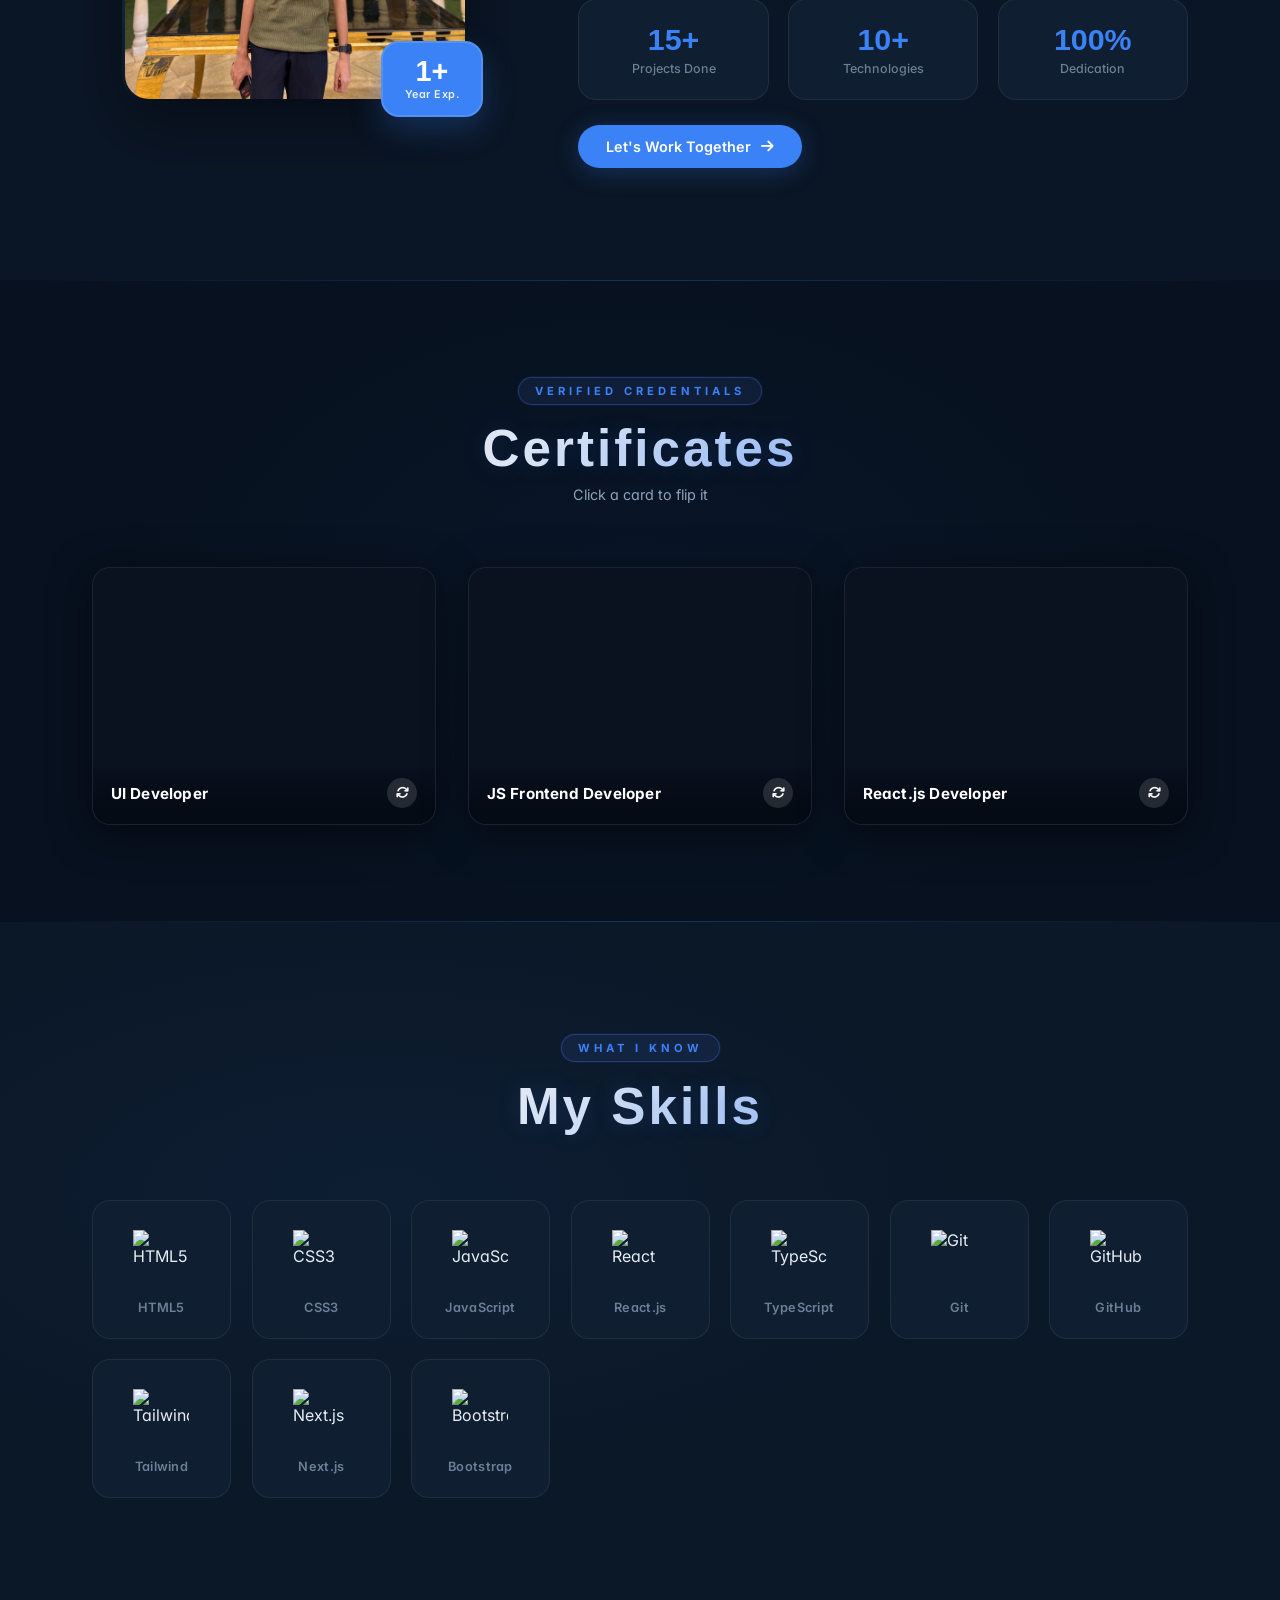
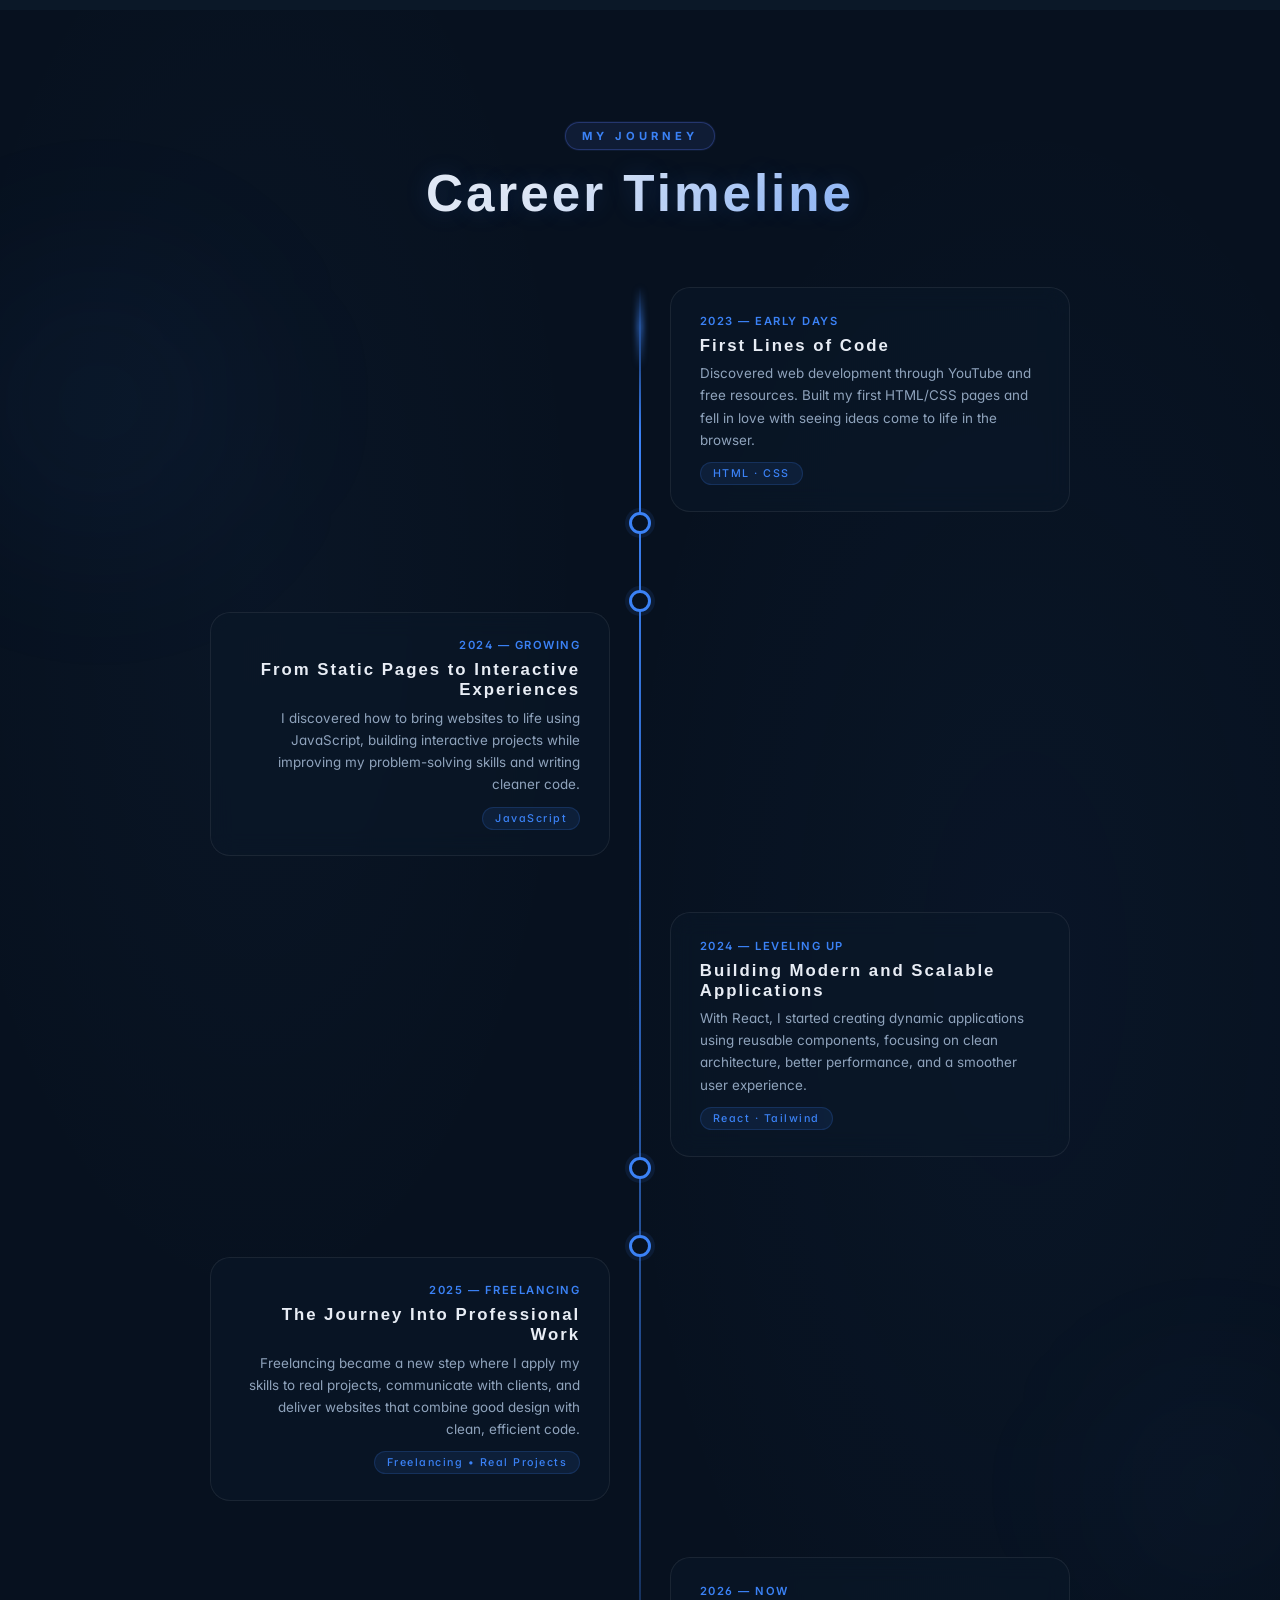
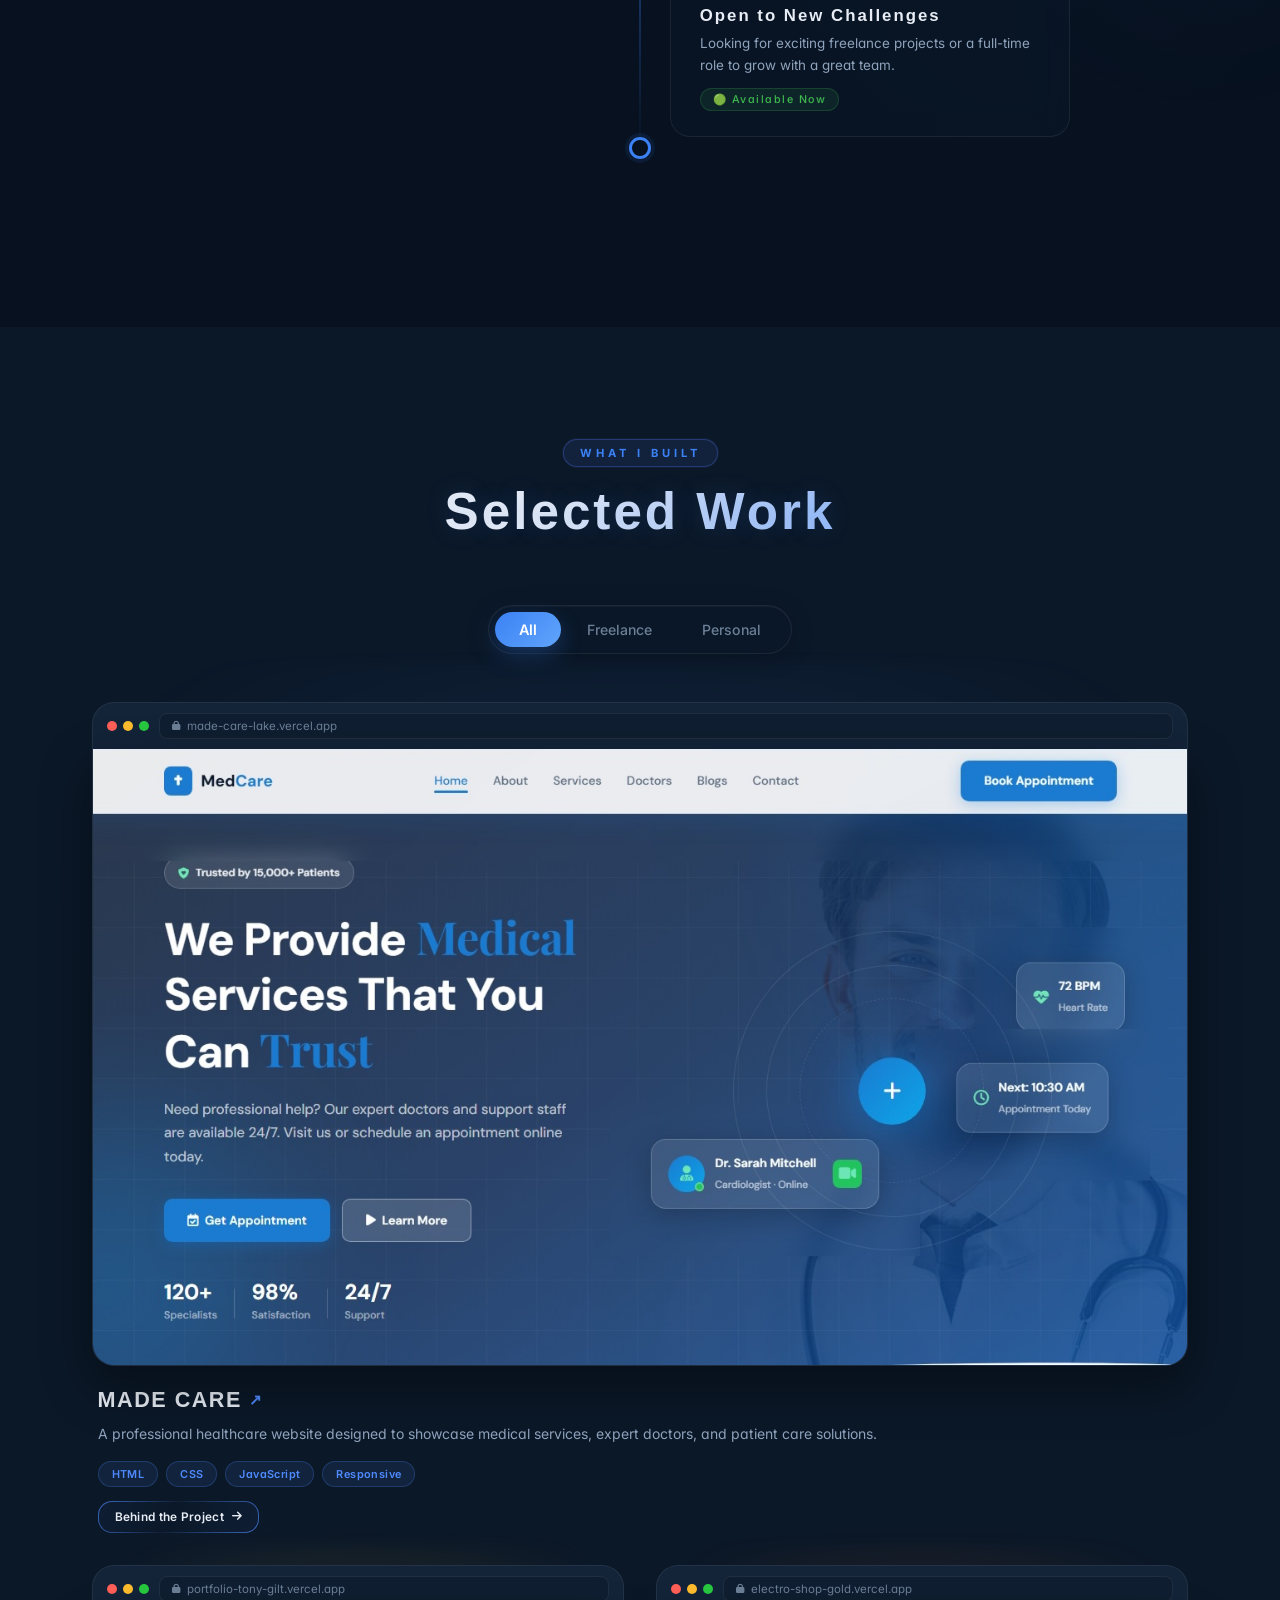
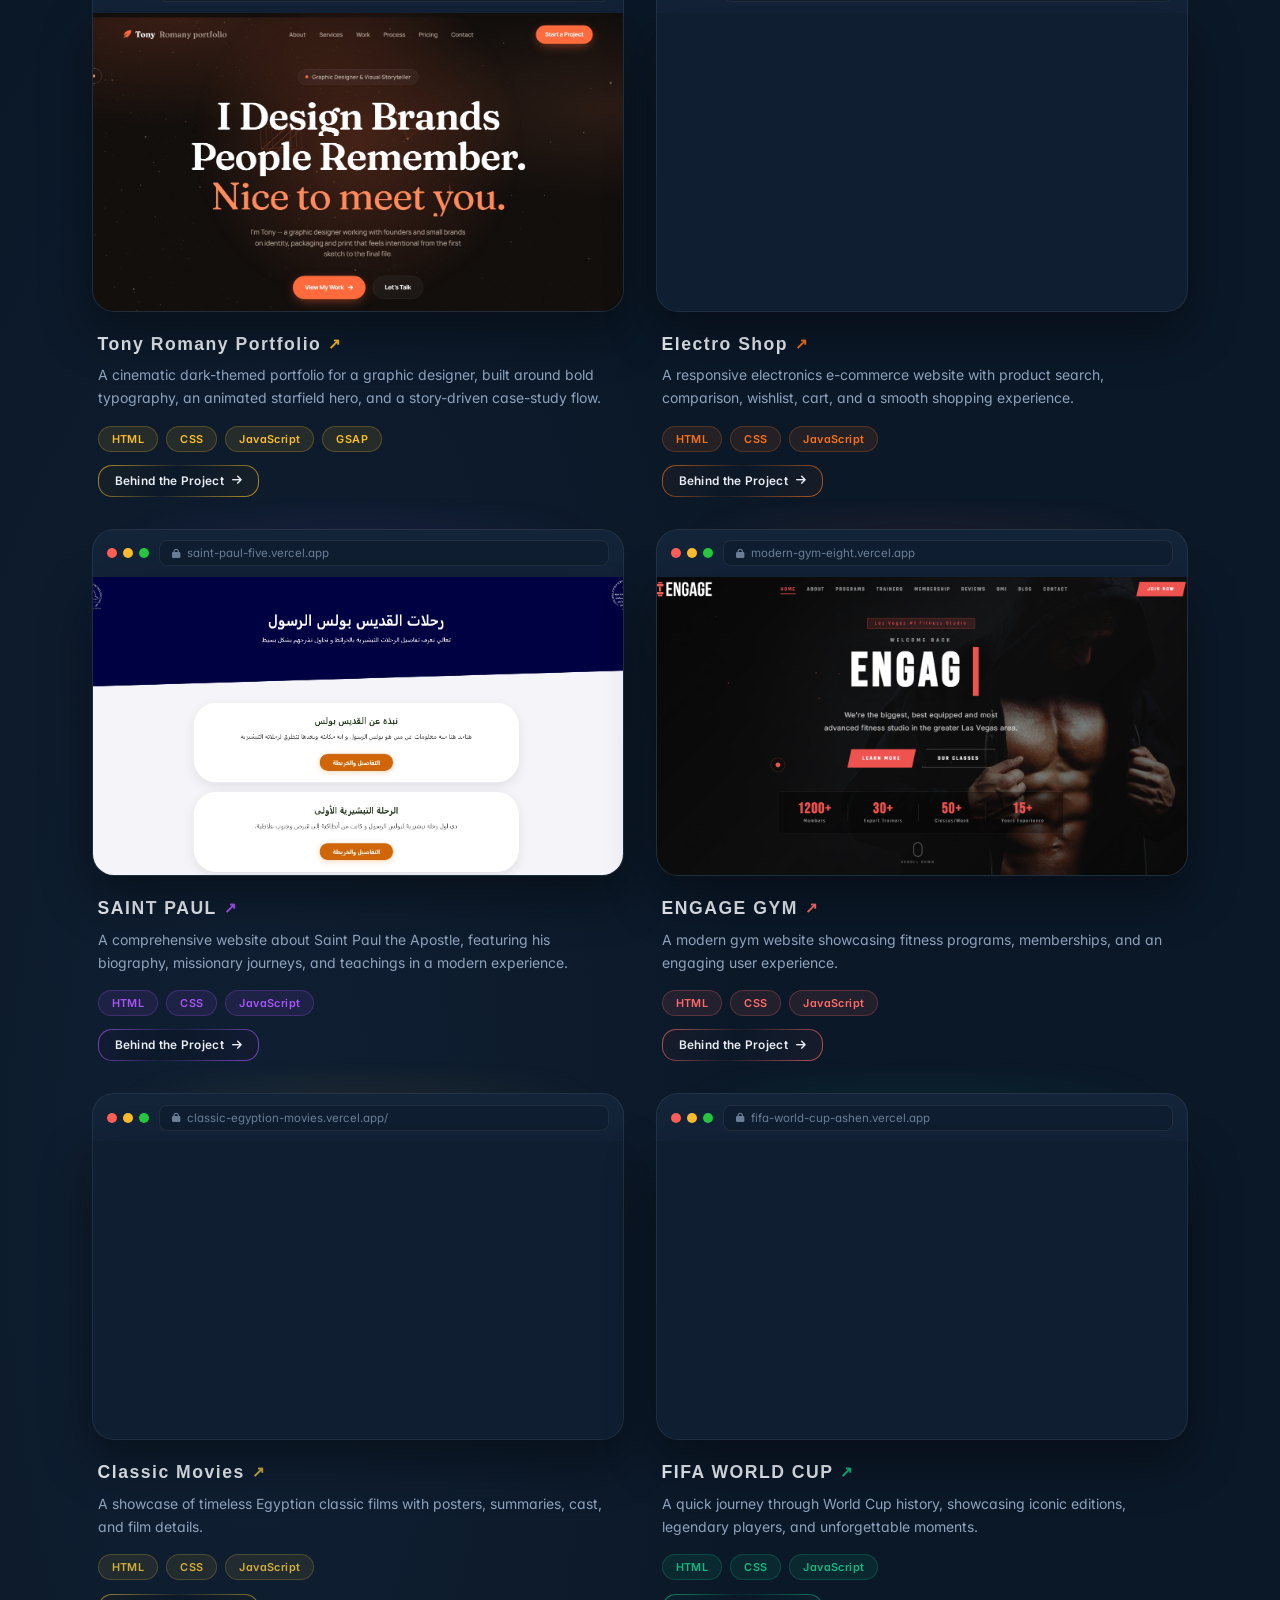
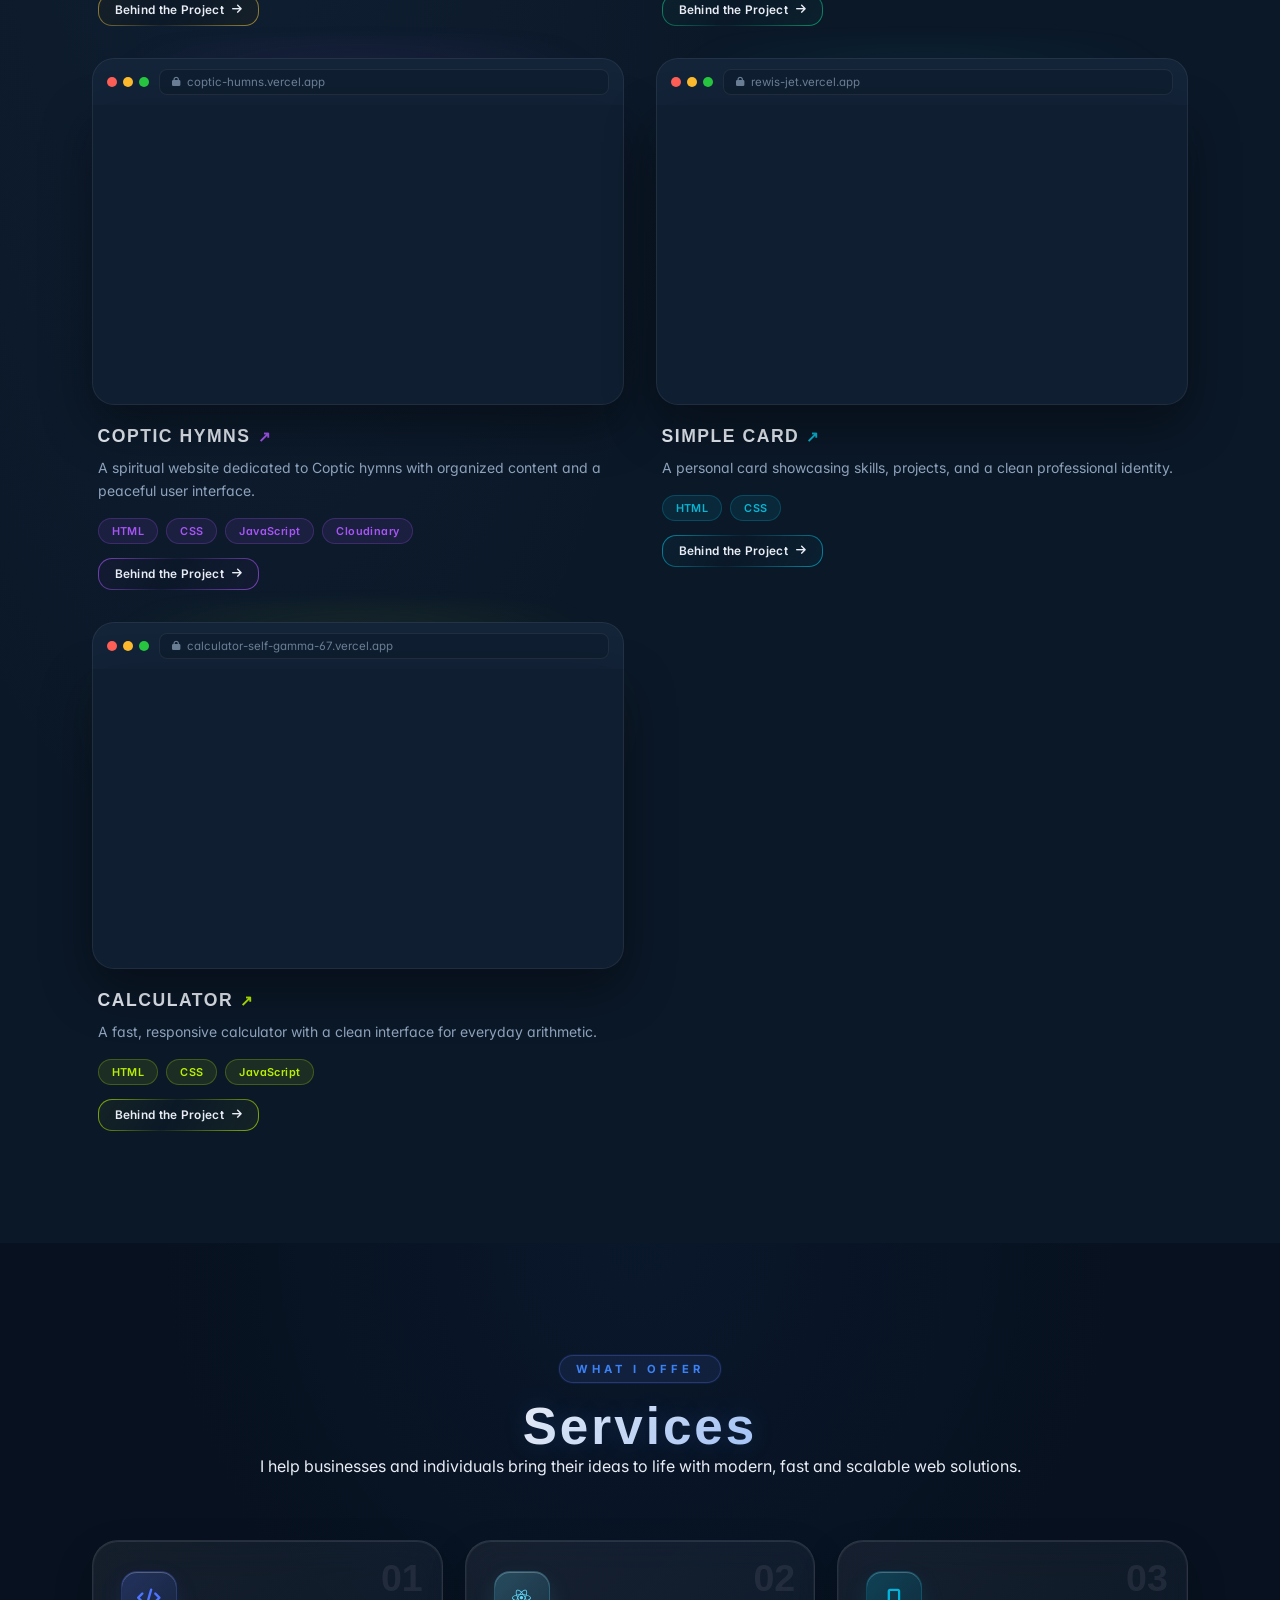
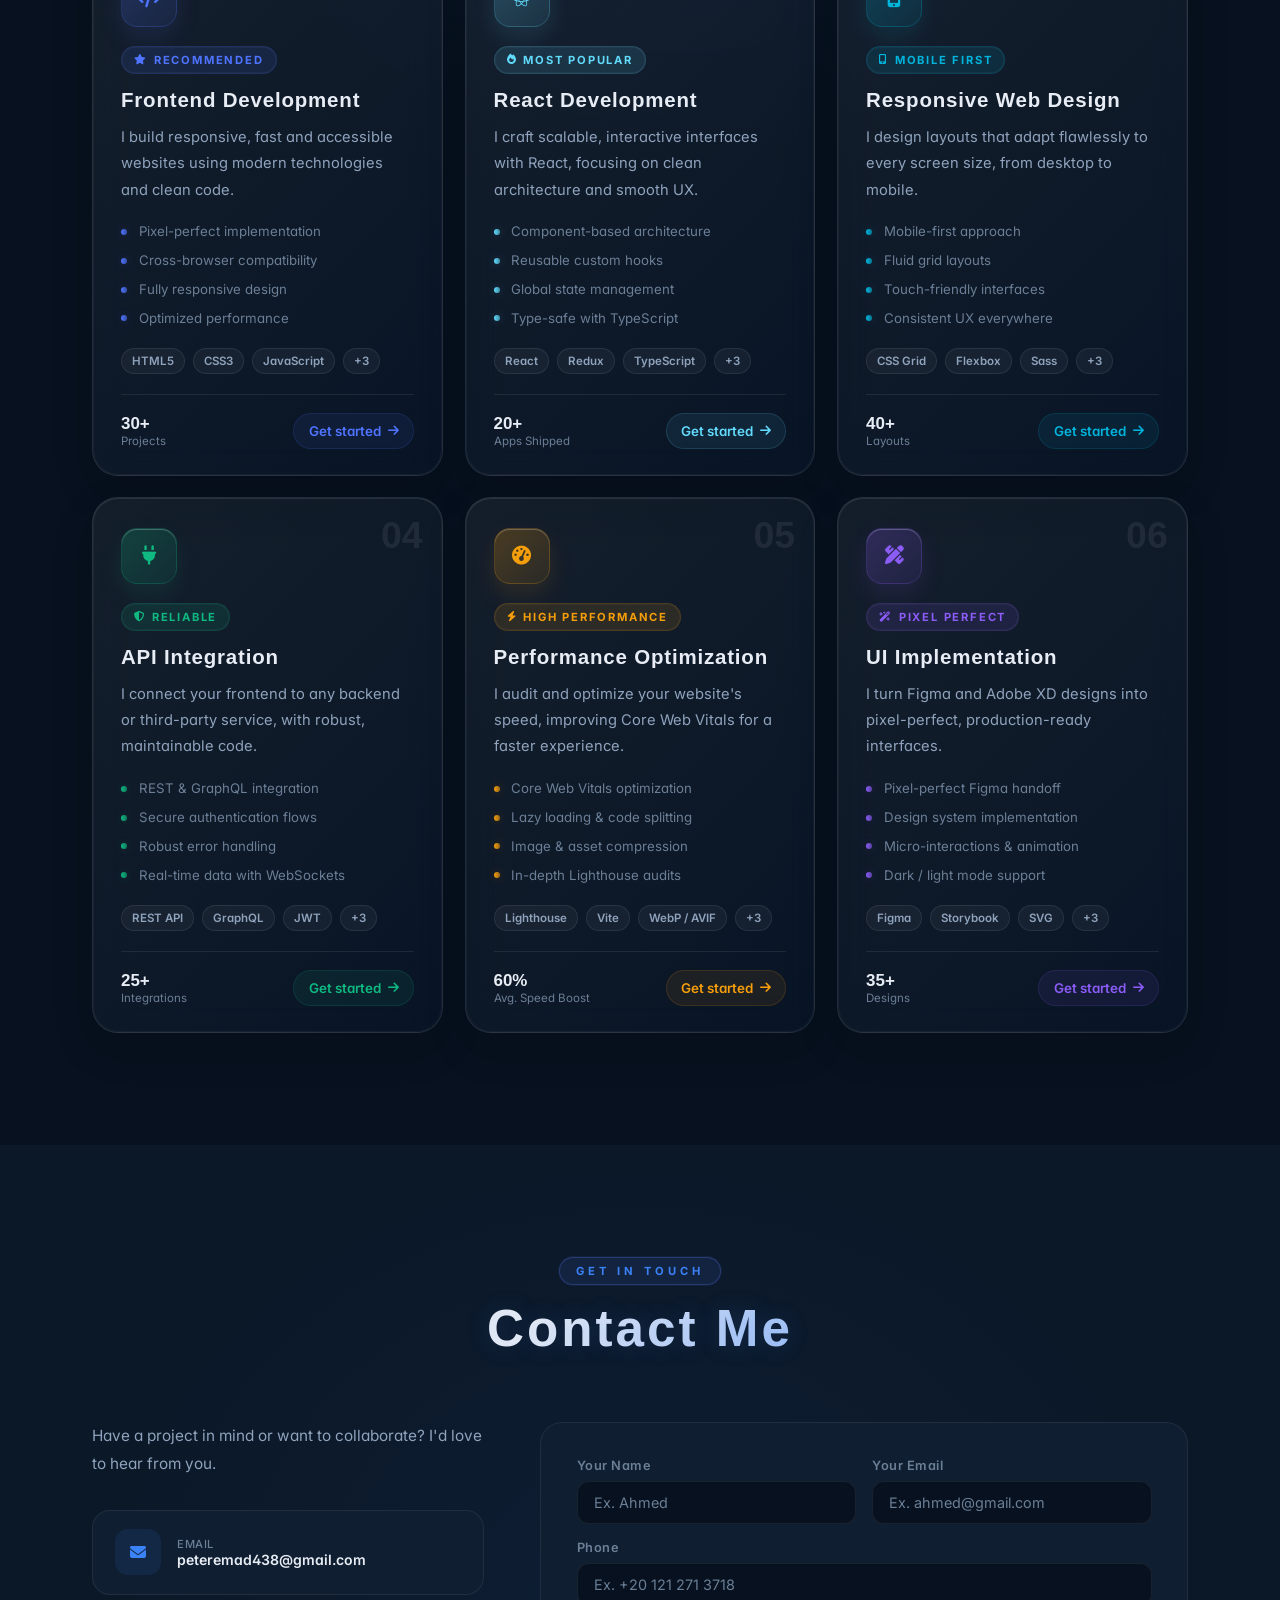
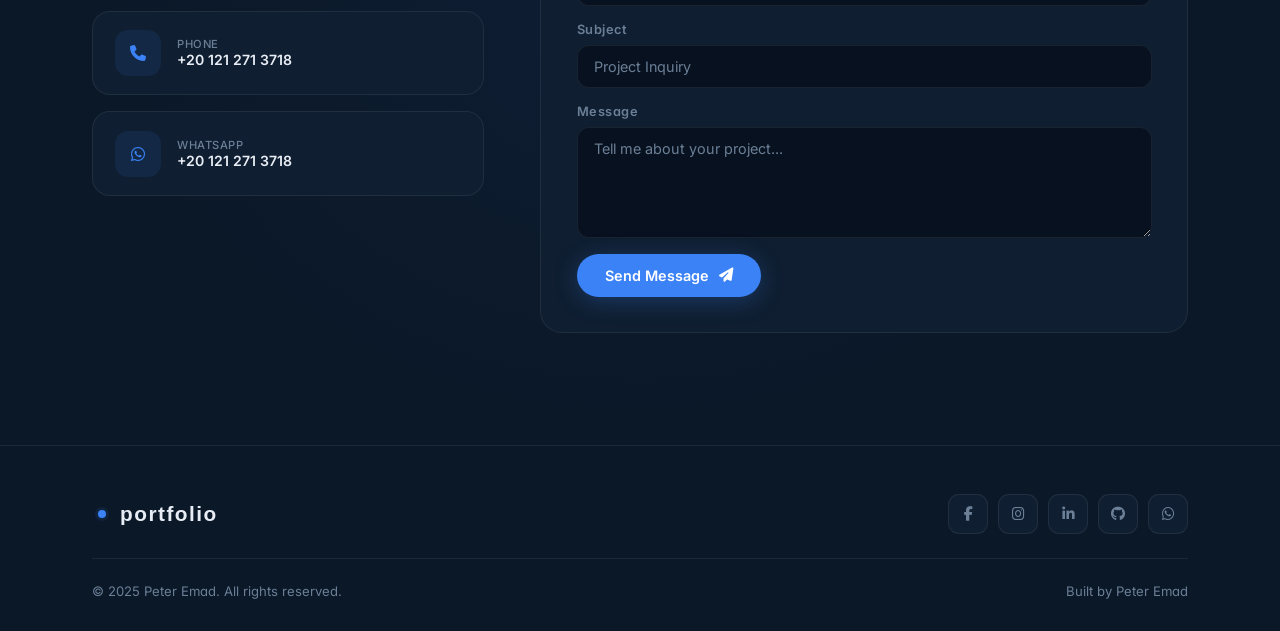
==== commit 7179b61a: "peter3" ====
--- a/index.html
+++ b/index.html
@@ -343,7 +343,7 @@
               <img
                 loading="lazy"
                 decoding="async"
-                src="IMG-20260918-WA0196.jpg"
+                src="IMG-20260918-WA0158.jpg"
                 alt="Peter Emad"
                 class="about-img"
               />
